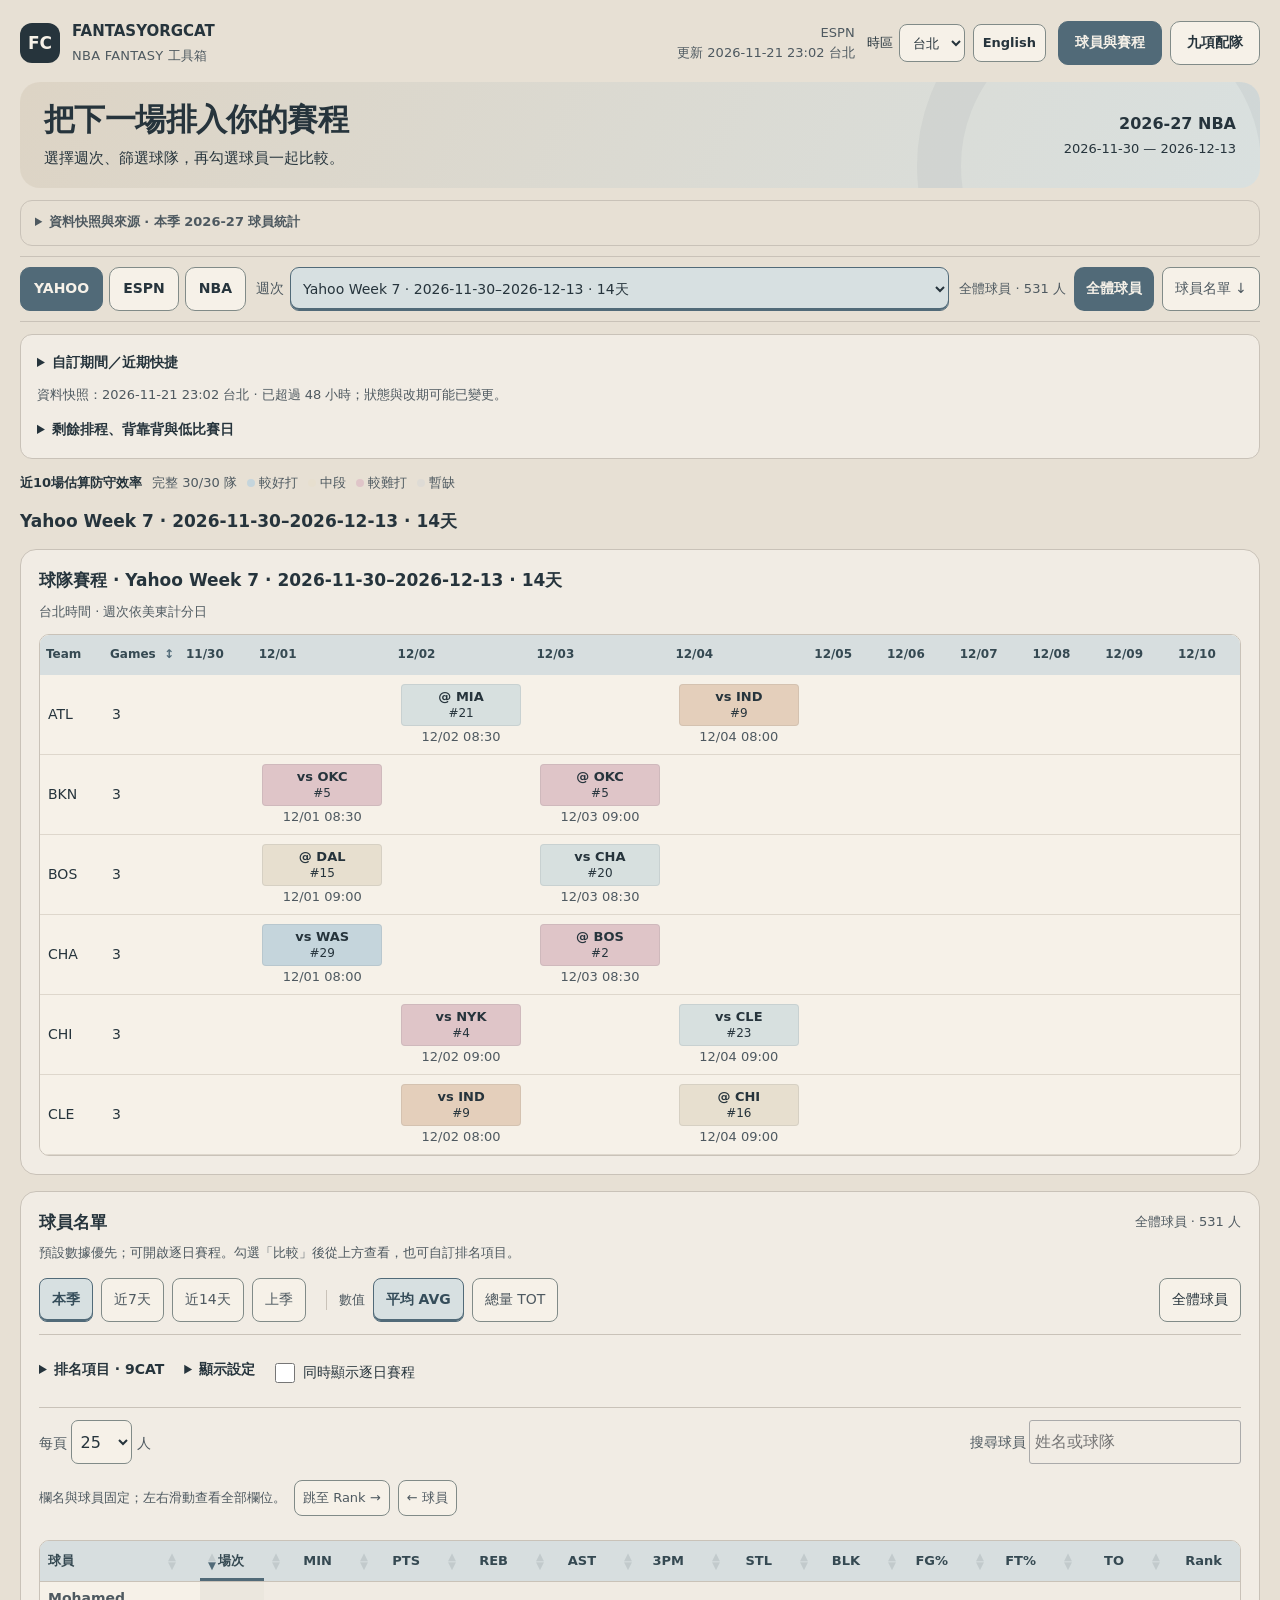
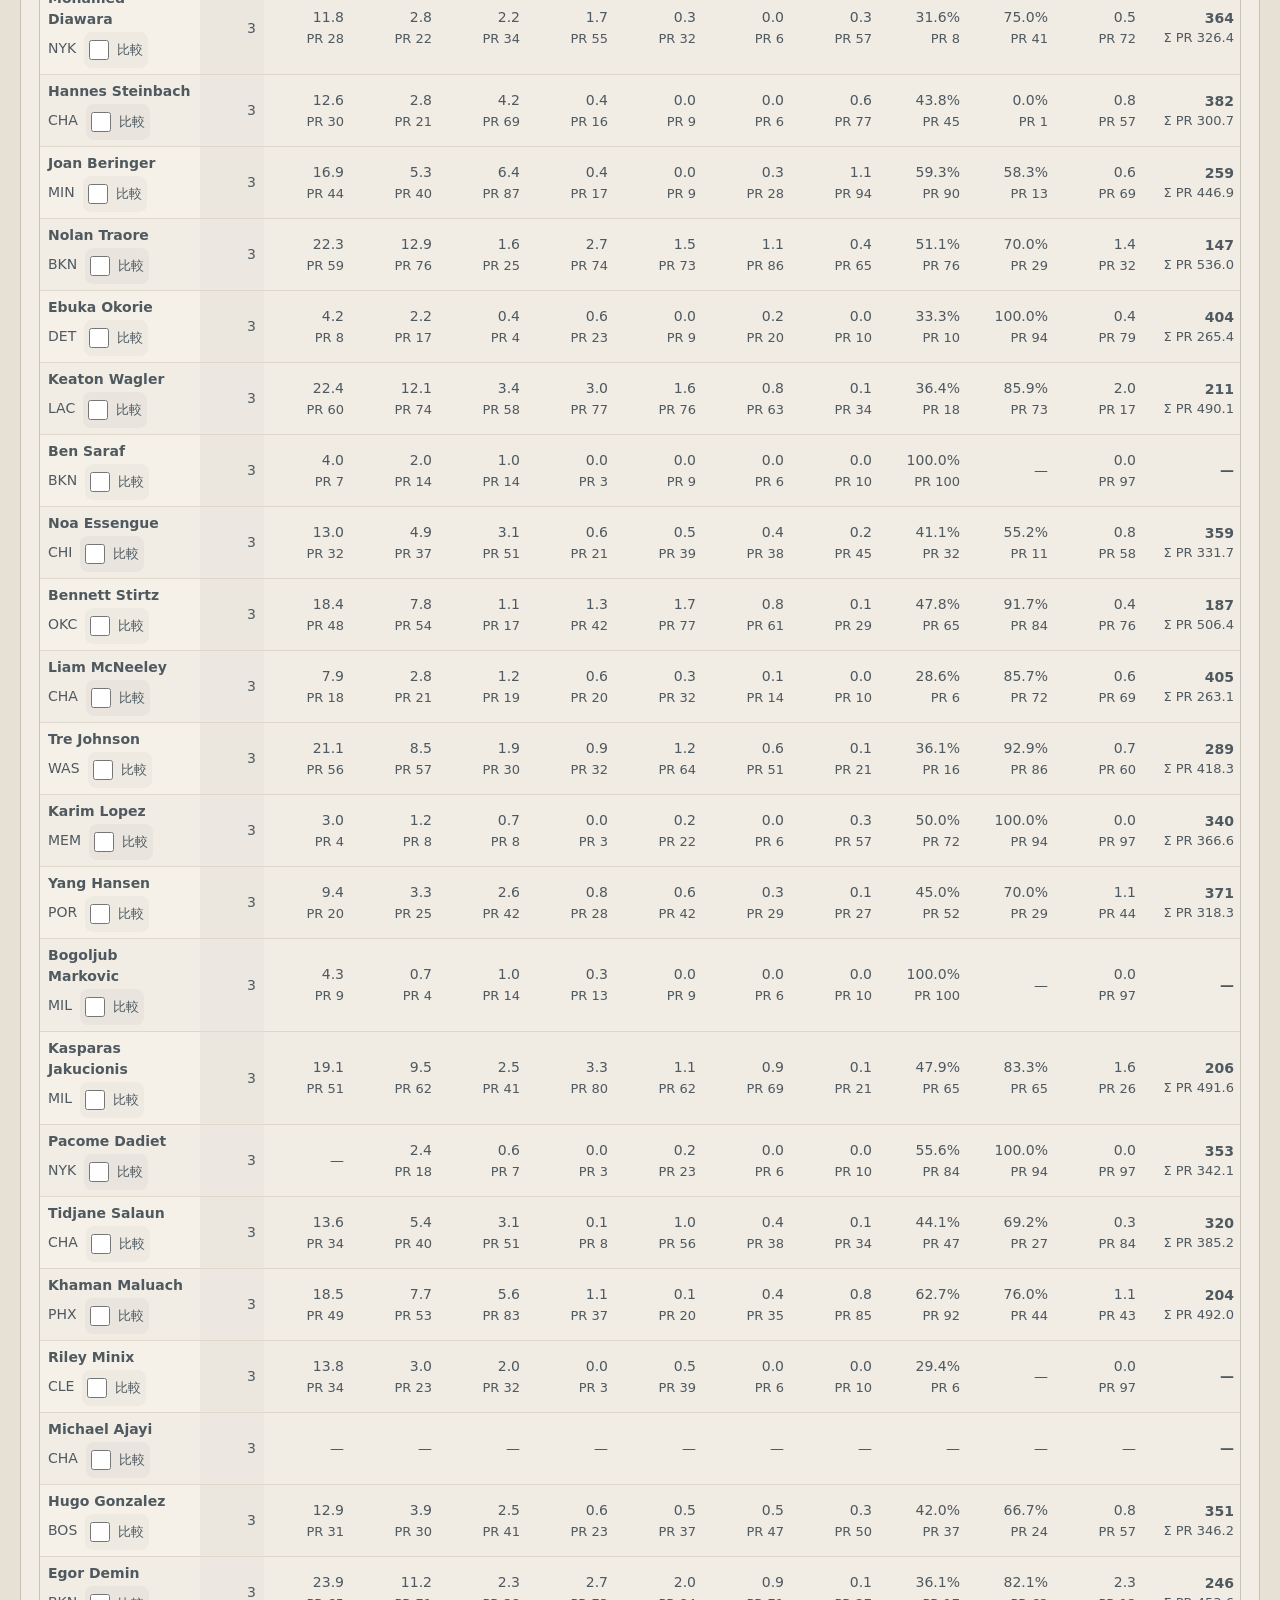
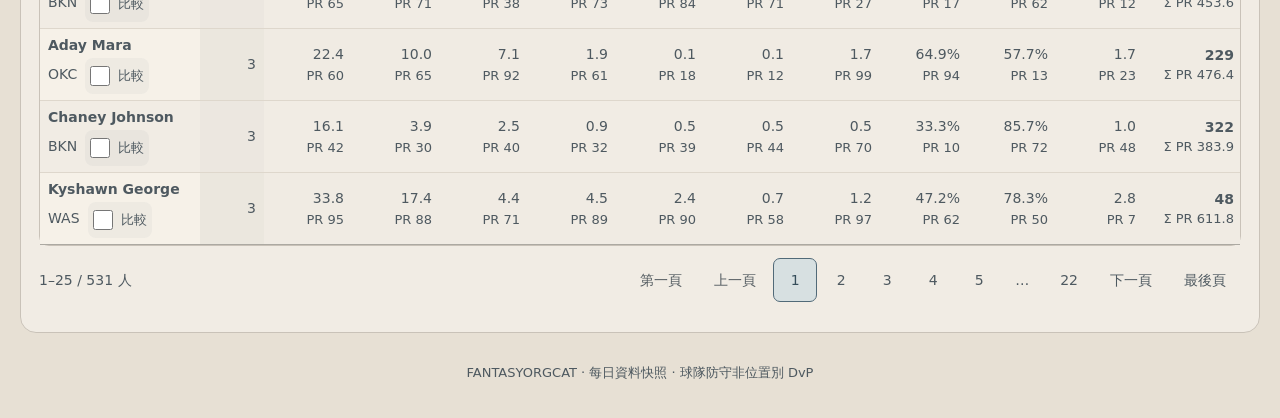
==== index.html @ 8c7d3fdc "Daily Update: 2026-11-21" ====
<!DOCTYPE html>
    <html lang="zh-Hant">
    <head>
        <meta charset="utf-8">
        <meta name="viewport" content="width=device-width,initial-scale=1">
        <meta http-equiv="Content-Security-Policy" content="default-src 'none'; script-src 'self' 'unsafe-inline'; style-src 'self' 'unsafe-inline'; img-src data:; connect-src 'none'; base-uri 'none'; form-action 'none'">
        <title>球員與賽程 | FANTASYORGCAT</title>
        <link rel="stylesheet" type="text/css" href="assets/datatables-2.3.7.min.css" integrity="sha384-iRTWPXZquQySBE9K96fgJXUIrnm8TpdtPAbiCNR+qjpP24qFZw9PHFA91JtWy7Ul">
        <style>:root{--bg:#e7e0d4;--panel:#f1ece4;--paper:#f6f1e8;--ink:#35434b;--muted:#5e6364;--line:#c9c2b8;--control-line:#818b88;--accent:#516a78;--accent-hover:#435b69;--accent-soft:#d7e0e1;--warm-ink:#735238;--rose-ink:#845d64;--focus:#856044;--radius:16px}
*{box-sizing:border-box}html{scroll-behavior:smooth}body{margin:0;padding:24px;font-family:Inter,'Segoe UI','Microsoft JhengHei',sans-serif;color:var(--ink);background:var(--bg);font-size:14px}button,input,select{font:inherit;color:inherit}button{cursor:pointer}button:focus-visible,input:focus-visible,select:focus-visible,summary:focus-visible,a:focus-visible{outline:3px solid var(--focus);outline-offset:3px}.container{max-width:1680px;margin:auto}.appbar{display:flex;align-items:center;justify-content:space-between;gap:16px;margin-bottom:22px}.brand{display:flex;align-items:center;gap:12px;font-weight:750;letter-spacing:-.3px}.brand-mark{display:grid;place-items:center;width:40px;height:40px;border-radius:12px;background:var(--ink);color:var(--paper);font-size:17px}.brand small{display:block;color:var(--muted);font-size:11px;font-weight:500;letter-spacing:1px;margin-top:3px}.app-status{font-size:11px;color:var(--muted);text-align:right}.hero{position:relative;overflow:hidden;display:flex;justify-content:space-between;align-items:center;gap:24px;padding:28px 32px;border-radius:20px;background:linear-gradient(115deg,#ddd4c5,#d9e0df);color:var(--ink);margin-bottom:16px}.hero:after{content:'';position:absolute;right:-45px;top:-110px;width:300px;height:300px;border:44px solid #516a7812;border-radius:50%;pointer-events:none}.eyebrow{font-size:10px;letter-spacing:2px;font-weight:700;color:var(--warm-ink);text-transform:uppercase}.hero h1{font-size:clamp(25px,3vw,38px);letter-spacing:-1.3px;line-height:1.2;margin:10px 0}.hero p{color:var(--ink);margin:0;font-size:13px}.hero-meta{position:relative;z-index:1;text-align:right;white-space:nowrap;font-size:12px;color:var(--ink)}.hero-meta strong{display:block;color:var(--ink);font-size:18px;margin-bottom:7px}.metric-grid{display:grid;grid-template-columns:repeat(4,minmax(0,1fr));gap:12px;margin:16px 0}.metric-card{padding:17px 20px;background:var(--panel);border:1px solid var(--line);border-radius:var(--radius)}.metric-card span{display:block;font-size:11px;color:var(--muted);margin-bottom:8px}.metric-card strong{font-size:24px;letter-spacing:-.6px}.metric-card small{font-size:11px;color:var(--muted);margin-left:6px}.data-details{margin:12px 0 18px;border:1px solid var(--line);border-radius:12px;background:#eae4da;font-size:12px;color:var(--muted)}.data-details summary{padding:12px 16px;cursor:pointer;font-weight:600}.data-details p{padding:0 16px;line-height:1.7}.workspace-bar{position:sticky;top:0;z-index:20;display:flex;justify-content:space-between;align-items:center;gap:12px;padding:10px;background:#e7e0d4f5;border-bottom:1px solid var(--line);backdrop-filter:blur(12px);margin-bottom:16px}.tab{display:flex;gap:5px;overflow:auto}.tab button{background:transparent;border:0;white-space:nowrap;color:var(--muted);padding:12px 16px;border-radius:10px;font-size:12px;font-weight:650;transition:.15s}.tab button.active{background:var(--accent);color:var(--paper);box-shadow:0 3px 8px #516a781c}.tab button:hover{background:var(--accent-soft)}.tab button.active:hover{background:var(--accent-hover)}.filter-tools{display:flex;gap:12px;align-items:center;flex-shrink:0}.selection-label{font-size:11px;color:var(--muted)}.global-reset{background:var(--accent);border:0;color:var(--paper);padding:11px 18px;border-radius:10px;font-weight:700;font-size:12px;white-space:nowrap;box-shadow:0 3px 8px #516a781c}.global-reset:hover{background:var(--accent-hover)}.tabcontent{display:none;min-width:0}.team-section,.player-section{background:var(--panel);border:1px solid var(--line);border-radius:var(--radius);padding:18px;margin-bottom:16px;min-width:0;overflow:hidden}h3{margin:0 0 14px;font-size:15px;font-weight:700;letter-spacing:-.3px}h3 small{margin-left:10px;font-size:11px;font-weight:400;color:var(--muted)}.schedule-scroll{max-height:330px;overflow:auto;border-radius:10px;border:1px solid var(--line);background:var(--paper)}.team-section table{font-size:12px}.team-section thead{position:sticky;top:0;z-index:2}.team-row{cursor:pointer}.team-row:hover{background:#e2e8e6!important}.team-row.selected{background:var(--accent-soft)!important;box-shadow:inset 3px 0 var(--accent)}.player-heading{display:flex;align-items:center;justify-content:space-between;gap:12px;margin-bottom:16px}.player-heading h3{margin:0}.player-heading span{font-size:11px;color:var(--muted)}.controls{display:flex;flex-wrap:wrap;align-items:center;gap:6px;margin-bottom:16px;padding-bottom:15px;border-bottom:1px solid var(--line)}.btn-stat{padding:8px 12px;border:1px solid var(--control-line);background:var(--paper);color:var(--muted);border-radius:8px;font-size:11px;white-space:nowrap}.btn-stat.active{background:var(--accent-soft);color:#354d5a;border-color:var(--accent);font-weight:650}.btn-reset{margin-left:auto;padding:8px 12px;border:1px solid var(--control-line);background:var(--paper);color:var(--ink);border-radius:8px;font-size:11px}.btn-reset:hover{background:#e7dfd4}.controls>span{color:var(--muted);font-size:10px}.legend{display:flex;flex-wrap:wrap;align-items:center;gap:10px;color:var(--muted);font-size:11px;margin:14px 0}.dot{height:8px;width:8px;border-radius:50%;display:inline-block;margin-right:4px}.legend b{color:var(--ink);font-weight:600}table{width:100%;border-collapse:collapse;font-size:12px}th{background:#d7dedf;color:#354952;padding:11px 9px;text-align:left;font-size:11px;font-weight:650;white-space:nowrap}td{padding:9px 8px;border-bottom:1px solid #ded7cc;vertical-align:middle}table.dataTable tbody tr{background:var(--paper)}table.dataTable tbody tr:nth-child(even){background:var(--panel)}table.dataTable thead>tr>th{border-bottom:1px solid var(--line)}table.dataTable tbody td:first-child{min-width:140px}.matchup{min-width:64px;max-width:110px;font-size:11px;border:1px solid #35434b18;line-height:1.35!important}.matchup small{font-size:9px;font-weight:500;opacity:1}.player-section .dt-layout-row{gap:12px;font-size:11px;color:var(--muted)}div.dt-container div.dt-layout-row{margin:12px 0}div.dt-container .dt-input{border:1px solid var(--control-line);border-radius:7px;background:var(--paper);padding:7px 9px;color:var(--ink)}div.dt-container .dt-paging .dt-paging-button{border-radius:7px;font-size:11px}div.dt-container .dt-paging .dt-paging-button.current{background:var(--accent-soft);border-color:var(--accent);color:#354d5a!important}.dt-scroll{border:1px solid var(--line);border-radius:10px;overflow:hidden}.dt-scroll-body{background:var(--paper)}hr{display:none}.footer{color:var(--muted);font-size:10px;text-align:center;padding:14px}
@media(max-width:1000px){body{padding:16px}.workspace-bar{flex-wrap:wrap}.tab{width:100%}.filter-tools{width:100%;justify-content:space-between}.hero{padding:24px}.metric-card{padding:14px}.metric-card strong{font-size:20px}}
@media(max-width:600px){body{padding:10px;font-size:12px}.appbar{margin:8px 2px 16px}.brand{font-size:12px}.app-status{max-width:130px;font-size:10px}.hero{padding:22px;display:block;border-radius:16px}.hero-meta{text-align:left;margin-top:18px;font-size:11px}.hero-meta strong{display:inline;font-size:13px;margin-right:8px}.metric-grid{grid-template-columns:repeat(2,minmax(0,1fr));gap:8px}.metric-card{padding:13px 15px}.metric-card strong{font-size:21px}.workspace-bar{padding:8px 0}.tab button{padding:10px 12px}.team-section,.player-section{padding:12px;border-radius:12px}.schedule-scroll{max-height:280px}.player-heading{align-items:flex-start}.player-heading span{font-size:10px}.controls{gap:5px}.controls>span{margin-left:5px!important}.btn-stat{padding:8px 10px}.btn-reset{margin-left:0}.legend{font-size:10px;gap:7px}.selection-label{font-size:10px}.global-reset{padding:10px 15px}.data-details{margin-bottom:10px}div.dt-container div.dt-layout-row:not(.dt-layout-table){display:flex;flex-wrap:wrap;justify-content:space-between;gap:10px}div.dt-container div.dt-layout-row:not(.dt-layout-table) .dt-layout-cell{text-align:left;margin:0}.dt-search input{max-width:170px}}

.season-picker{display:flex;align-items:center;gap:8px;color:var(--muted);font-size:11px;flex-shrink:0}.season-picker select{max-width:290px;border:1px solid var(--control-line);border-radius:9px;background:var(--paper);color:var(--ink);padding:10px;font-size:11px}.season-picker select.active{border-color:var(--accent);background:var(--accent-soft)}.workspace-bar .tab{flex:1;min-width:0}.season-picker select:focus-visible{outline:3px solid var(--focus);outline-offset:2px}#season-week-heading{margin:16px 0}#season-week-empty{font-size:12px;color:var(--muted)}@media(max-width:1200px){.workspace-bar{flex-wrap:wrap}.workspace-bar .tab{flex-basis:100%}.season-picker{flex:1}}@media(max-width:600px){.season-picker{width:100%;min-width:0}.season-picker select{flex:1;min-width:0;max-width:none}}

[hidden]{display:none!important}.pick-controls{margin-top:7px;font-size:11px;color:var(--muted)}.pick-controls label{display:flex;align-items:center;gap:4px;cursor:pointer}.pick-controls input{width:15px;height:15px;accent-color:var(--accent)}#comparison-meta{font-size:11px;color:var(--muted);line-height:1.7}.comparison-scroll{overflow:auto;border:1px solid var(--line);border-radius:10px}.comparison-scroll table{min-width:1700px}.comparison-scroll small{display:block;color:var(--muted);font-size:10px}.comparison-scroll td:first-child{min-width:170px}.comparison-scroll td:first-child button{display:block;margin-top:6px}.comparison-matchup{min-width:90px}#comparison-head button{border:0;background:transparent;padding:0;color:inherit;font-weight:700}#comparison-panel select{border:1px solid var(--control-line);border-radius:8px;background:var(--paper);padding:7px}

.comparison-scroll th:first-child,.comparison-scroll td:first-child{position:sticky;left:0;background:var(--panel);z-index:1}.comparison-scroll th:first-child{background:#d7dedf;z-index:2}

.period-tools{padding:14px 16px;margin-bottom:14px;background:var(--panel);border:1px solid var(--line);border-radius:12px;font-size:12px;line-height:1.6}.period-tools p{margin:6px 0;color:var(--muted)}.period-inputs{display:flex;gap:12px;flex-wrap:wrap;align-items:end}.period-inputs label{display:grid;gap:4px;min-width:0}.period-inputs input{max-width:100%;padding:8px;border:1px solid var(--control-line);border-radius:8px;background:var(--paper);color:var(--ink)}.period-tools details{margin-top:8px}.period-tools summary{cursor:pointer;font-weight:650}.period-tools #period-error{color:#885058}.game-time{display:block;max-width:120px;font-size:10px;color:var(--muted);line-height:1.4;margin-top:4px}.period-tools #schedule-freshness{font-size:11px}.period-tools ul{padding-left:20px}.period-tools .schedule-scroll{margin-top:10px}@media(max-width:600px){.period-inputs{gap:8px}.period-inputs label{flex:1;min-width:120px}.period-tools{padding:12px}}

.workspace-bar{flex-wrap:wrap;margin-bottom:10px}.platform-switch{display:flex;gap:6px;flex-shrink:0}.platform-button{min-height:44px;padding:10px 18px;border:1px solid var(--control-line);border-radius:10px;background:var(--paper);color:var(--ink);font-size:12px;font-weight:700}.platform-button.active{background:var(--accent);border-color:var(--accent);color:var(--paper)}.platform-button:disabled{cursor:default;color:var(--muted);background:#ded9d1}.platform-button small{display:block;font-size:9px;font-weight:500}.workspace-bar .season-picker{flex:1;min-width:0}.season-picker select{flex:1;min-width:0;max-width:none;min-height:44px}.platform-note{flex-basis:100%;margin:0 2px;font-size:11px;line-height:1.5;color:var(--muted)}#schedule-extras .tab{margin:8px 0}.period-tools details:first-child{margin-top:0}#custom-period-heading{line-height:1.6}@media(max-width:600px){.platform-switch{width:100%;display:grid;grid-template-columns:repeat(3,minmax(0,1fr))}.platform-button{padding:8px}.workspace-bar .filter-tools{width:100%;min-height:44px}.platform-note{font-size:10px}.season-picker select{font-size:10px}.period-inputs button{min-height:44px}}

/* Interaction states share the muted blue palette; labels and ranks carry meaning. */
.team-games-sort{border:0;background:transparent;padding:0;min-height:28px;color:inherit;font:inherit;font-weight:650;white-space:nowrap}.team-games-sort [data-games-sort-arrow]{color:var(--accent);margin-left:4px}.team-games-sort:disabled{cursor:default;color:var(--muted)}.team-section table.dataTable thead th[aria-sort="none"]{box-shadow:none}
#comparison-head button[aria-label*="目前"]{color:var(--accent);text-decoration:underline;text-underline-offset:3px}#comparison-head button[aria-label*="目前升序"]:after{content:' ↑'}#comparison-head button[aria-label*="目前降序"]:after{content:' ↓'}
.platform-button:not(:disabled):not(.active):hover,.btn-stat:not(.active):hover{background:#e2e8e6;border-color:var(--accent)}.platform-button.active:hover{background:var(--accent-hover)}.platform-button:disabled{color:#555d62;border-style:dashed}.btn-stat.active,.season-picker select.active{box-shadow:inset 0 -2px var(--accent)}.metric-card:nth-child(2) strong{color:var(--warm-ink)}.metric-card:nth-child(4) strong{color:var(--rose-ink)}table.dataTable thead th[aria-sort]{box-shadow:inset 0 -3px var(--accent)}table.dataTable thead>tr>th.dt-ordering-asc span.dt-column-order:before,table.dataTable thead>tr>th.dt-ordering-desc span.dt-column-order:after{color:var(--accent);opacity:1}div.dt-container .dt-paging .dt-paging-button:hover{background:var(--accent)!important;border-color:var(--accent)!important;color:var(--paper)!important}div.dt-container .dt-paging .dt-paging-button.disabled{color:#555d62!important;background:transparent!important}.matchup small{color:var(--ink)}

/* Page scrolling keeps the original DataTables header below the responsive navigation. */
.player-section,.player-section .dt-scroll{overflow:visible}
.player-section .dt-scroll-head{position:sticky!important;top:var(--workspace-height,0px);z-index:10;background:#d7dedf;border-radius:9px 9px 0 0}
.schedule-scroll thead{position:sticky;top:0;z-index:2}

.roto-link{display:inline-block;color:var(--accent);font-size:11px;margin-top:4px;text-underline-offset:3px}

/* Homepage workspace: readable data, clear destinations, compact secondary context. */
body.dashboard-page{font-family:system-ui,-apple-system,BlinkMacSystemFont,'Segoe UI','Noto Sans TC','Microsoft JhengHei',sans-serif;font-size:15px;font-weight:500;line-height:1.55;--ink:#26343c;--muted:#4e5960;padding:20px}
body.dashboard-page .container{max-width:1440px}
body.dashboard-page .appbar{flex-wrap:wrap;gap:12px;margin-bottom:16px}
body.dashboard-page .brand{font-size:15px;letter-spacing:0}
body.dashboard-page .brand small{font-size:13px;letter-spacing:.25px}
body.dashboard-page .app-status{font-size:13px;margin-left:auto}
body.dashboard-page .site-nav{display:flex;gap:8px}
body.dashboard-page .site-nav a{display:inline-flex;align-items:center;justify-content:center;min-height:44px;padding:9px 16px;border:1px solid var(--control-line);border-radius:10px;color:var(--ink);background:var(--paper);text-decoration:none;font-size:14px;font-weight:650;white-space:nowrap}
body.dashboard-page .site-nav a[aria-current="page"]{background:var(--accent);border-color:var(--accent);color:var(--paper)}
body.dashboard-page .site-nav a:not([aria-current]):hover{background:var(--accent-soft)}
body.dashboard-page .hero{padding:18px 24px;margin-bottom:12px;gap:16px}
body.dashboard-page .hero h1{font-size:clamp(24px,2.4vw,32px);letter-spacing:-.6px;margin:0 0 6px;line-height:1.3}
body.dashboard-page .hero p{font-size:15px;line-height:1.6}
body.dashboard-page .hero-meta{font-size:13px;line-height:1.6}
body.dashboard-page .hero-meta strong{font-size:16px;margin-bottom:2px}
body.dashboard-page .data-details{font-size:13px;line-height:1.7;margin:0 0 10px;background:transparent}
body.dashboard-page .data-details summary{min-height:44px;padding:10px 14px}
body.dashboard-page .metric-grid{gap:0;margin:0 14px 12px;border:1px solid var(--line);border-radius:12px;overflow:hidden}
body.dashboard-page .metric-card{border:0;border-radius:0;border-right:1px solid var(--line);padding:12px 16px}
body.dashboard-page .metric-card:last-child{border-right:0}
body.dashboard-page .metric-card :is(span,small){font-size:13px}
body.dashboard-page .metric-card span{margin-bottom:4px}
body.dashboard-page .metric-card strong{font-size:22px}
body.dashboard-page .workspace-bar{gap:10px;padding:10px 0;background:var(--bg);border-top:1px solid var(--line);border-bottom:1px solid var(--line);margin-bottom:12px}
body.dashboard-page .platform-switch{gap:6px}
body.dashboard-page .platform-button{font-size:14px;padding:8px 13px}
body.dashboard-page .platform-button small{font-size:13px}
body.dashboard-page .season-picker{font-size:14px;gap:6px}
body.dashboard-page .season-picker select{font-size:14px;padding:8px;min-height:44px}
body.dashboard-page .filter-tools{gap:8px}
body.dashboard-page .selection-label{font-size:13px;line-height:1.4}
body.dashboard-page :is(.global-reset,.btn-stat,.btn-reset,.tab button){font-size:14px;min-height:44px;padding:9px 12px}
body.dashboard-page .global-reset{box-shadow:none}
body.dashboard-page #view-comparison{display:inline-flex;align-items:center;background:var(--accent-soft);color:var(--ink);font-weight:650;text-decoration:none}
body.dashboard-page .period-tools{font-size:14px;line-height:1.65;padding:12px 16px}
body.dashboard-page :is(.platform-note,.period-tools #schedule-freshness){font-size:13px;line-height:1.6}
body.dashboard-page .period-tools summary{min-height:32px;display:list-item;padding:4px 0}
body.dashboard-page h3{font-size:17px;line-height:1.5;letter-spacing:0}
body.dashboard-page :is(h3 small,.player-heading span,.legend,.footer,.roto-link){font-size:13px;line-height:1.6}
body.dashboard-page .player-heading{flex-wrap:wrap;gap:10px;margin-bottom:8px}
body.dashboard-page .player-hint{margin:0 0 14px;font-size:13px;color:var(--muted);line-height:1.6}
body.dashboard-page .player-section{scroll-margin-top:calc(var(--workspace-height,0px) + 12px)}
body.dashboard-page .controls{gap:8px;padding-bottom:12px}
body.dashboard-page .controls>span{font-size:13px}
body.dashboard-page .stat-divider{margin-left:12px;padding-left:12px;border-left:1px solid var(--line)}
body.dashboard-page :is(table,.team-section table){font-size:14px;font-variant-numeric:tabular-nums}
body.dashboard-page th{font-size:13px;padding:12px 10px}
body.dashboard-page td{padding:11px 10px}
body.dashboard-page .stat-pr{font-size:13px;color:var(--muted)}
body.dashboard-page .matchup{min-width:104px;max-width:136px;font-size:14px}
body.dashboard-page :is(.matchup small,.game-time,.comparison-scroll small){font-size:13px;line-height:1.5}
body.dashboard-page .game-time{max-width:150px}
body.dashboard-page .pick-controls{font-size:14px;margin-top:8px}
body.dashboard-page .pick-controls label{min-height:44px;gap:8px;width:max-content;padding:4px 8px;border-radius:8px;background:#516a780d}
body.dashboard-page .pick-controls label:has(input:checked){background:var(--accent-soft);font-weight:700}
body.dashboard-page .pick-controls input{width:20px;height:20px;margin:0}
body.dashboard-page .player-section .dt-layout-row{font-size:14px;line-height:1.5}
body.dashboard-page div.dt-container .dt-input{min-height:44px;font-size:16px}
body.dashboard-page div.dt-container .dt-paging .dt-paging-button{font-size:14px;min-width:44px;min-height:44px}
body.dashboard-page #comparison-meta{font-size:14px}
body.dashboard-page #comparison-panel select{min-height:44px;font-size:16px}
body.dashboard-page #comparison-panel .controls{gap:12px}
body.dashboard-page #comparison-panel .roto-link{margin:0;text-decoration:none;display:inline-flex;align-items:center}
@media(max-width:1000px){body.dashboard-page .filter-tools{width:auto;margin-left:auto}body.dashboard-page .workspace-bar .season-picker{flex:1 1 260px}body.dashboard-page .site-nav{flex-basis:100%}body.dashboard-page .site-nav a{flex:1}}
@media(max-width:600px){body.dashboard-page{padding:10px;font-size:15px}body.dashboard-page .appbar{gap:10px;margin:2px 0 14px}body.dashboard-page .brand{font-size:14px}body.dashboard-page .brand-mark{width:36px;height:36px}body.dashboard-page .app-status{max-width:152px;font-size:13px}body.dashboard-page .site-nav{gap:8px}body.dashboard-page .hero{padding:16px;display:block}body.dashboard-page .hero p{font-size:14px}body.dashboard-page .hero-meta{margin-top:8px;text-align:left;font-size:13px;white-space:normal}body.dashboard-page .hero-meta strong{display:inline;margin-right:8px;font-size:14px}body.dashboard-page .metric-card{padding:10px 12px}body.dashboard-page .metric-card:nth-child(2){border-right:0}body.dashboard-page .metric-card:nth-child(-n+2){border-bottom:1px solid var(--line)}body.dashboard-page .workspace-bar{gap:8px;padding:8px 0}body.dashboard-page .platform-switch{display:flex;width:auto}body.dashboard-page .platform-button{padding:8px 12px}body.dashboard-page .workspace-bar .season-picker{flex-basis:100%}body.dashboard-page .filter-tools{width:100%;margin:0;gap:6px;justify-content:flex-start;flex-wrap:wrap}body.dashboard-page .selection-label{margin-right:auto;max-width:90px}body.dashboard-page .filter-tools :is(.global-reset,.btn-stat){padding:8px;font-size:13px}body.dashboard-page .period-tools{padding:10px 12px}body.dashboard-page .team-section,body.dashboard-page .player-section{padding:12px}body.dashboard-page h3 small{display:block;margin:3px 0 0}body.dashboard-page .player-heading span{max-width:50%;text-align:right}body.dashboard-page .stat-divider{margin-left:0!important;padding-left:0;border-left:0;flex-basis:100%}body.dashboard-page .controls{gap:6px}body.dashboard-page .btn-reset{margin-left:auto}body.dashboard-page .legend{gap:8px;margin:12px 0}body.dashboard-page .dt-search input{max-width:200px}body.dashboard-page .player-section .dt-layout-row{gap:10px}body.dashboard-page .footer{font-size:13px}}
@media(prefers-reduced-motion:reduce){html:has(body.dashboard-page){scroll-behavior:auto}body.dashboard-page *{transition:none!important}}
body.dashboard-page .filter-tools .selection-label{max-width:none;flex:1;min-width:0}
body.dashboard-page .player-section .dt-scroll-head th:first-child{position:sticky;left:0;z-index:3;box-shadow:1px 0 var(--line)}
body.dashboard-page .player-section .dt-scroll-body>table>tbody>tr>td:first-child{position:sticky;left:0;z-index:1;min-width:140px;max-width:180px;background:var(--paper);box-shadow:1px 0 var(--line)}
body.dashboard-page .player-section .dt-scroll-body>table>tbody>tr:nth-child(even)>td:first-child{background:var(--panel)}
body.dashboard-page .stat-pr,body.dashboard-page .comparison-scroll small{white-space:nowrap}
@media(max-width:360px){body.dashboard-page .app-status{max-width:none;flex-basis:100%;text-align:left}}

/* Stable data-first workspace. Schedule defaults to 84px (120px × 70%). */
body.dashboard-page{--table-font:14px;--table-padding:6px;--schedule-width:84px}
body.dashboard-page :is(.player-section table,.team-section table){font-size:var(--table-font);font-variant-numeric:tabular-nums}
body.dashboard-page .player-section .dt-scroll :is(th,td){overflow-wrap:normal;white-space:nowrap;padding:var(--table-padding) 8px;box-sizing:border-box}
body.dashboard-page .player-section .dt-scroll th{font-size:13px;padding:10px 20px 10px 8px}
body.dashboard-page .player-section .dt-scroll :is(th,td):first-child{white-space:normal;overflow-wrap:anywhere;min-width:0;max-width:none}
body.dashboard-page .player-section .dt-scroll tbody td:not(:first-child){text-align:right}
body.dashboard-page .player-section .dt-scroll tbody td:has(.matchup){text-align:left;white-space:normal}
body.dashboard-page .player-section .dt-scroll td.stat-pr{white-space:nowrap}
body.dashboard-page .stat-pr,body.dashboard-page .rank-sum{font-size:max(13px,calc(var(--table-font) - 1px));line-height:1.4;font-weight:400;color:var(--muted)}
body.dashboard-page .rank-sum{display:block;white-space:nowrap}
body.dashboard-page .rank-value{font-weight:700}
body.dashboard-page .pick-controls{margin-top:4px}
body.dashboard-page .pick-controls label{padding:2px 5px;min-height:36px;font-size:13px}
body.dashboard-page .matchup{width:100%;min-width:0;max-width:none;font-size:13px;padding:4px!important;white-space:normal;overflow-wrap:anywhere}
body.dashboard-page .matchup small{font-size:12px;line-height:1.35}
body.dashboard-page .game-time{max-width:none;font-size:12px;line-height:1.4;white-space:normal;overflow-wrap:anywhere}
body.dashboard-page .team-section .schedule-scroll{width:max-content;max-width:100%}
body.dashboard-page .team-section :is(th,td){padding:var(--table-padding) 6px;min-width:0!important;white-space:normal}
body.dashboard-page .team-section th{font-size:12px;white-space:nowrap}
body.dashboard-page .table-toolbar{display:flex;flex-wrap:wrap;gap:8px 20px;align-items:flex-start;padding:0 0 12px;border-bottom:1px solid var(--line);font-size:14px}
body.dashboard-page .table-options{min-width:0;max-width:100%;flex:0 1 auto}
body.dashboard-page .table-options[open]{flex-basis:100%;order:3;padding:12px;background:var(--paper);border:1px solid var(--line);border-radius:10px}
body.dashboard-page .table-options summary{padding:8px 0;min-height:40px;cursor:pointer;font-weight:650}
body.dashboard-page .table-options p{font-size:13px;line-height:1.6;margin:8px 0 0}
body.dashboard-page .table-options button{margin:6px 8px 0 0}
body.dashboard-page .rank-choices{display:flex;flex-wrap:wrap;gap:4px 10px;margin:8px 0;border:0;padding:0}
body.dashboard-page .rank-choices legend{font-size:13px;margin-bottom:4px;color:var(--muted)}
body.dashboard-page :is(.rank-choices label,.schedule-toggle){display:flex;gap:8px;align-items:center;min-height:44px;cursor:pointer}
body.dashboard-page .rank-choices label{border:1px solid var(--line);border-radius:8px;padding:6px 10px}
body.dashboard-page .rank-choices label:has(:checked){background:var(--accent-soft);border-color:var(--accent)}
body.dashboard-page :is(.rank-choices,.schedule-toggle) input{width:20px;height:20px;margin:0;accent-color:var(--accent);flex-shrink:0}
body.dashboard-page .display-controls{display:flex;flex-wrap:wrap;gap:12px 24px}
body.dashboard-page .display-controls label{display:grid;grid-template-columns:1fr auto;gap:6px;max-width:100%;width:240px}
body.dashboard-page .display-controls input{grid-column:1;min-width:0;width:100%;accent-color:var(--accent);min-height:32px}
body.dashboard-page .display-controls output{grid-column:2;grid-row:2;align-self:center;font-variant-numeric:tabular-nums}
body.dashboard-page .table-x-scroll{overflow-x:auto;overflow-y:hidden;height:20px;max-width:100%;scrollbar-color:var(--accent) var(--panel)}
body.dashboard-page .table-x-scroll>div{height:1px}
body.dashboard-page .table-scroll-hint{display:flex;gap:8px;flex-wrap:wrap;align-items:center;font-size:13px;color:var(--muted);padding:4px 0}
body.dashboard-page .table-scroll-hint button{font-size:13px;min-height:36px;padding:4px 8px}
@media(max-width:600px){body.dashboard-page .table-toolbar{gap:4px 16px}body.dashboard-page .display-controls label{width:100%}body.dashboard-page .table-options[open]{padding:10px}body.dashboard-page .table-scroll-hint span{flex-basis:100%}}
/* Finished fixed desktop grid; narrow screens scroll the same grid. */
body.dashboard-page .container{max-width:1280px}
body.dashboard-page .player-section .dt-scroll th:not(:first-child){text-align:right}
body.dashboard-page .player-section .dt-scroll .pick-controls{display:inline-flex;vertical-align:middle;margin:2px 0 0 8px}
body.dashboard-page .team-section{width:fit-content;max-width:100%}
@media(max-width:600px){
 body.dashboard-page .player-hint,body.dashboard-page .stat-divider{display:none}
 body.dashboard-page .player-section .dt-layout-row:not(.dt-layout-table){display:flex!important;align-items:center;gap:8px;margin:8px 0}
 body.dashboard-page .player-section .dt-layout-row:not(.dt-layout-table) .dt-layout-cell{padding:0;flex:0 1 auto}
 body.dashboard-page .player-section .dt-length{white-space:nowrap}
 body.dashboard-page .player-section .dt-search{display:flex;align-items:center;gap:6px}
 body.dashboard-page .player-section .dt-search input{width:140px;margin:0}
 body.dashboard-page .table-scroll-hint{gap:4px}
}
/* Restored full-width schedule, compact games and six complete visible team rows. */
body.dashboard-page .team-section{width:100%;max-width:100%}
body.dashboard-page .team-section .schedule-scroll{width:100%;max-width:100%;max-height:none;height:478px}
body.dashboard-page .team-section tbody tr{height:80px}
body.dashboard-page .team-section td{height:80px;padding:6px 8px}
body.dashboard-page .team-section .matchup{width:100%;min-width:64px;max-width:120px;margin:auto;line-height:1.2!important}
body.dashboard-page .team-section .game-time{white-space:nowrap;text-align:center;line-height:1.25;margin-top:3px;font-size:13px}
body.dashboard-page .schedule-zone-note{margin:-6px 0 12px;font-size:13px;color:var(--muted)}
.site-preferences{display:flex;align-items:center;gap:8px;font-size:13px}
.site-preferences label{display:flex;align-items:center;gap:6px}
.site-preferences :is(select,button){font:inherit;color:var(--ink);min-height:38px;padding:6px 9px;background:var(--paper);border:1px solid var(--control-line);border-radius:8px}
.site-preferences button{font-weight:650;white-space:nowrap}
.site-preferences small{font-size:12px;max-width:200px}
@media(max-width:600px){.site-preferences{flex-wrap:wrap;gap:8px;width:100%}.site-preferences :is(select,button){min-height:44px}.site-preferences label{flex:1}.site-preferences select{flex:1;min-width:0}body.dashboard-page .app-status{margin-left:auto}}
</style>
        <script type="text/javascript" charset="utf8" src="assets/jquery-3.7.1.min.js" integrity="sha384-1H217gwSVyLSIfaLxHbE7dRb3v4mYCKbpQvzx0cegeju1MVsGrX5xXxAvs/HgeFs"></script>
        <script type="text/javascript" charset="utf8" src="assets/datatables-2.3.7.min.js" integrity="sha384-Lo2E+ASlyar6zUXt6sPEy5uaDGtDGHXo300rohaW4/AV26JdoLBT9zhcOhV8BtL8"></script>
        <script src="report_data.js"></script>
<script src="data_codec.js"></script>
<script src="report.js"></script>
<script src="site_ui.js"></script>
<script src="team_tools.js"></script>
<script src="player_tools.js"></script>
<script src="schedule_tools.js"></script>
<script src="table_tools.js"></script>
    </head>
    <body class="dashboard-page">
        <div class="container">
            <header class="appbar"><div class="brand"><span class="brand-mark">FC</span><div>FANTASYORGCAT<small>NBA FANTASY 工具箱</small></div></div><div class="app-status">ESPN<br>更新 2026-11-21 15:02 UTC</div><div class="site-preferences" data-site-preferences></div><nav class="site-nav" aria-label="網站導覽"><a href="index.html" aria-current="page">球員與賽程</a><a href="roto.html">九項配隊</a></nav></header>
            <section class="hero"><div><h1>把下一場排入你的賽程</h1><p>選擇週次、篩選球隊，再勾選球員一起比較。</p></div><div class="hero-meta"><strong>2026-27 NBA</strong><span id="hero-period-range">2026-11-21 — 2026-12-13</span></div></section>
            <details class="data-details"><summary>資料快照與來源 · 本季 2026-27 球員統計</summary><div class="metric-grid">
                <div class="metric-card"><span>現役球員</span><strong>528</strong><small>人</small></div>
                <div class="metric-card"><span>四週賽程</span><strong>104</strong><small>場</small></div>
                <div class="metric-card"><span>防守資料 · 截至 2026-11-20</span><strong>30<small>/ 30 隊</small></strong></div>
                <div class="metric-card"><span>上季 PR 母體</span><strong>578</strong><small>人</small></div>
            </div><p class="data-notice">選週只切換賽程，統計與PR維持報告更新時的資料。 NBA 賽程週採美東週一至週日，首場當季例行賽所在週為 Week 1；Yahoo 採經核對的當季公開預設週表；ESPN 採已核實當季的全季 Weekly 週曆，未核實球季不開放。聯盟 matchup／季後賽日期可自訂。近1週從今天起至週日。僅列來源已公布日期，尚未排定賽事不虛構；無比賽週仍保留。 報告產生時間：2026-11-21 15:02 UTC。ESPN 球員資料：當季 2026-27，上季 2025-26 例行賽來源期間至 2026-04-13。近期窗口為美東日期 2026-11-21 前完整7／14天。球隊／球員名單取自本次 ESPN roster；週次依美東計分日；賽事日期與時間依所選時區顯示，四週範圍 2026-11-21–2026-12-13。各期 PR 母體：當季 473、近7天 397、近14天 436、上季 578 位有出賽球員。 ESPN/NBA資料再散布授權仍未確認。</p><p class="defense-notice">近10場估算防守效率：固定使用 ESPN，當季不足十場接續上季例行賽。估算回合＝對手 FGA＋0.4×FTA－進攻籃板＋總失誤；每百估算回合失分越低，排名越前。完整球隊 30/30，最新比賽 2026-11-20。這是估算值；不足十場或缺少必要欄位以 n/10 標示，不列排名，也不以第十一場補替。</p></details>
            <div class="workspace-bar"><nav class="platform-switch" aria-label="週次類型"><button type="button" class="platform-button" data-platform="YAHOO" aria-pressed="false" aria-describedby="platform-note" >YAHOO</button><button type="button" class="platform-button" data-platform="ESPN" aria-pressed="false" aria-describedby="platform-note" >ESPN</button><button type="button" class="platform-button" data-platform="NBA" aria-pressed="false" aria-describedby="platform-note" >NBA</button></nav><label class="season-picker" for="season-week">週次<select id="season-week" onchange="selectSeasonWeek(this.value)" aria-describedby="platform-note"><option value="">選擇週次</option></select></label><div class="filter-tools"><span id="active-selection" class="selection-label" role="status">全體球員</span><button id="show-all-players" class="global-reset" onclick="resetActiveTeamFilter()" aria-pressed="true" title="清除球隊與搜尋，保留統計期間及AVG/TOT">全體球員</button><button id="jump-players" type="button" class="btn-stat">球員名單 ↓</button><a id="view-comparison" href="#comparison-panel" class="btn-stat" hidden>比較 0 人</a></div></div>
            <section class="period-tools" aria-label="賽程資訊"><details id="schedule-extras"><summary>自訂期間／近期快捷</summary><p id="platform-note" class="platform-note" role="status"></p><nav class="tab" aria-label="近期週次"><button class='tablinks' onclick="openWeek(event, 'Week1')" id='defaultOpen'>近1週 (11/21 - 11/22)</button><button class='tablinks' onclick="openWeek(event, 'Week2')" id=''>近2週 (11/23 - 11/29)</button><button class='tablinks' onclick="openWeek(event, 'Week3')" id=''>近3週 (11/30 - 12/06)</button><button class='tablinks' onclick="openWeek(event, 'Week4')" id=''>近4週 (12/07 - 12/13)</button></nav><p>美東日期，含迄日；可依自己的聯盟設定輸入 1–31 天。</p><div class="period-inputs"><label>起日（美東）<input id="period-start" type="date" value="2026-11-21"></label><label>迄日（含，美東）<input id="period-end" type="date" value="2026-11-22"></label><button id="apply-custom-period" class="btn-stat" type="button">套用自訂期間</button></div><p id="period-error" role="alert" hidden></p></details><p id="schedule-freshness" role="status"></p><details id="schedule-metrics"><summary>剩餘排程、背靠背與低比賽日</summary><p>依目前快照與瀏覽時間計算球隊排程；未套用傷病、陣容、位置或 GP 上限，不代表可用上場場次。低比賽日指美東當日全聯盟 1–5 場。</p><p id="schedule-period-context"></p><div id="schedule-insights" class="schedule-scroll"></div><div id="schedule-pending"></div></details></section>
            <div class="legend"><b>近10場估算防守效率</b><span>完整 30/30 隊</span><span><i class="dot" style="background:#c5d5dc"></i>較好打</span><span><i class="dot" style="background:#e7dfcf"></i>中段</span><span><i class="dot" style="background:#dfc5c8"></i>較難打</span><span><i class="dot" style="background:#dedbd5"></i>暫缺</span></div>
            <section id="comparison-panel" class="player-section" hidden><div class="player-heading"><h3>球員比較</h3><button id="clear-comparison" type="button" class="btn-stat">清空比較</button><a id="open-roto" href="roto.html" target="_blank" rel="noopener" class="btn-stat roto-link">用勾選配隊 ↗</a></div><div class="controls"><label>統計期間 <select id="comparison-period"><option value="season">本季</option><option value="l7">近7天</option><option value="l14">近14天</option><option value="ls">上季</option></select></label><label>顯示 <select id="comparison-mode"><option value="avg">平均 AVG</option><option value="tot">總量 TOT</option></select></label></div><p id="comparison-meta"></p><div class="comparison-scroll"><table id="comparison-table"><thead id="comparison-head"></thead><tbody id="comparison-body"></tbody></table></div></section>
            <div id='Week1' class='tabcontent'><hr>
        <div class="player-section"><div class="player-heading"><h3>球員名單</h3><span id="selectionW1">全體球員</span></div>
            <p class="player-hint">預設數據優先；可開啟逐日賽程。勾選「比較」後從上方查看，也可自訂排名項目。</p>
            <div class="controls">
                <button class="btn-stat active" data-period="Season" onclick="switchStats('Season', 'W1')">本季</button>
                <button class="btn-stat" data-period="L7" onclick="switchStats('L7', 'W1')">近7天</button>
                <button class="btn-stat" data-period="L14" onclick="switchStats('L14', 'W1')">近14天</button>
                <button class="btn-stat" data-period="LS" onclick="switchStats('LS', 'W1')">上季</button>
                <span class="stat-divider">數值</span>
                <button class="btn-stat active" aria-pressed="true" data-mode="AVG" onclick="switchDisplayMode('AVG', 'W1')">平均 AVG</button>
                <button class="btn-stat" aria-pressed="false" data-mode="TOT" onclick="switchDisplayMode('TOT', 'W1')">總量 TOT</button>
                <button class="btn-reset" onclick="resetTeamFilter('W1')">全體球員</button>
            </div>
            <table id="playerTableW1" class="display" style="width:100%">
                <thead>
                    <tr>
                        <th>Player</th>
                        <th>Team</th> <!-- Hidden column for filtering -->
                        <th>Games</th>
                        <th data-schedule-day="0">Sat (11/21)</th><th data-schedule-day="1">Sun (11/22)</th>
                        <!-- Season Stats Headers (AVG / TOT) -->
                        <th class="stat-season stat-avg" title="">MIN</th><th class="stat-season stat-avg" title="">PTS</th><th class="stat-season stat-avg" title="">REB</th><th class="stat-season stat-avg" title="">AST</th><th class="stat-season stat-avg" title="">3PM</th><th class="stat-season stat-avg" title="">STL</th><th class="stat-season stat-avg" title="">BLK</th><th class="stat-season stat-avg" title="">FG%</th><th class="stat-season stat-avg" title="">FT%</th><th class="stat-season stat-avg" title="失誤越少PR越高">TO</th><th class="stat-season stat-avg rank-season-avg" title="">Rank</th>
                        <th class="stat-season stat-tot" style="display:none" title="">MIN</th><th class="stat-season stat-tot" style="display:none" title="">PTS</th><th class="stat-season stat-tot" style="display:none" title="">REB</th><th class="stat-season stat-tot" style="display:none" title="">AST</th><th class="stat-season stat-tot" style="display:none" title="">3PM</th><th class="stat-season stat-tot" style="display:none" title="">STL</th><th class="stat-season stat-tot" style="display:none" title="">BLK</th><th class="stat-season stat-tot" style="display:none" title="">FG%</th><th class="stat-season stat-tot" style="display:none" title="">FT%</th><th class="stat-season stat-tot" style="display:none" title="失誤越少PR越高">TO</th><th class="stat-season stat-tot rank-season-tot" style="display:none" title="">Rank</th>
                        <!-- L7 Stats Headers (AVG / TOT) -->
                        <th class="stat-l7 stat-avg" style="display:none" title="">MIN</th><th class="stat-l7 stat-avg" style="display:none" title="">PTS</th><th class="stat-l7 stat-avg" style="display:none" title="">REB</th><th class="stat-l7 stat-avg" style="display:none" title="">AST</th><th class="stat-l7 stat-avg" style="display:none" title="">3PM</th><th class="stat-l7 stat-avg" style="display:none" title="">STL</th><th class="stat-l7 stat-avg" style="display:none" title="">BLK</th><th class="stat-l7 stat-avg" style="display:none" title="">FG%</th><th class="stat-l7 stat-avg" style="display:none" title="">FT%</th><th class="stat-l7 stat-avg" style="display:none" title="失誤越少PR越高">TO</th><th class="stat-l7 stat-avg rank-l7-avg" style="display:none" title="">Rank</th>
                        <th class="stat-l7 stat-tot" style="display:none" title="">MIN</th><th class="stat-l7 stat-tot" style="display:none" title="">PTS</th><th class="stat-l7 stat-tot" style="display:none" title="">REB</th><th class="stat-l7 stat-tot" style="display:none" title="">AST</th><th class="stat-l7 stat-tot" style="display:none" title="">3PM</th><th class="stat-l7 stat-tot" style="display:none" title="">STL</th><th class="stat-l7 stat-tot" style="display:none" title="">BLK</th><th class="stat-l7 stat-tot" style="display:none" title="">FG%</th><th class="stat-l7 stat-tot" style="display:none" title="">FT%</th><th class="stat-l7 stat-tot" style="display:none" title="失誤越少PR越高">TO</th><th class="stat-l7 stat-tot rank-l7-tot" style="display:none" title="">Rank</th>
                        <!-- L14 Stats Headers (AVG / TOT) -->
                        <th class="stat-l14 stat-avg" style="display:none" title="">MIN</th><th class="stat-l14 stat-avg" style="display:none" title="">PTS</th><th class="stat-l14 stat-avg" style="display:none" title="">REB</th><th class="stat-l14 stat-avg" style="display:none" title="">AST</th><th class="stat-l14 stat-avg" style="display:none" title="">3PM</th><th class="stat-l14 stat-avg" style="display:none" title="">STL</th><th class="stat-l14 stat-avg" style="display:none" title="">BLK</th><th class="stat-l14 stat-avg" style="display:none" title="">FG%</th><th class="stat-l14 stat-avg" style="display:none" title="">FT%</th><th class="stat-l14 stat-avg" style="display:none" title="失誤越少PR越高">TO</th><th class="stat-l14 stat-avg rank-l14-avg" style="display:none" title="">Rank</th>
                        <th class="stat-l14 stat-tot" style="display:none" title="">MIN</th><th class="stat-l14 stat-tot" style="display:none" title="">PTS</th><th class="stat-l14 stat-tot" style="display:none" title="">REB</th><th class="stat-l14 stat-tot" style="display:none" title="">AST</th><th class="stat-l14 stat-tot" style="display:none" title="">3PM</th><th class="stat-l14 stat-tot" style="display:none" title="">STL</th><th class="stat-l14 stat-tot" style="display:none" title="">BLK</th><th class="stat-l14 stat-tot" style="display:none" title="">FG%</th><th class="stat-l14 stat-tot" style="display:none" title="">FT%</th><th class="stat-l14 stat-tot" style="display:none" title="失誤越少PR越高">TO</th><th class="stat-l14 stat-tot rank-l14-tot" style="display:none" title="">Rank</th>
                        <!-- Last Season Stats Headers (AVG / TOT) -->
                        <th class="stat-ls stat-avg" style="display:none" title="">MIN</th><th class="stat-ls stat-avg" style="display:none" title="">PTS</th><th class="stat-ls stat-avg" style="display:none" title="">REB</th><th class="stat-ls stat-avg" style="display:none" title="">AST</th><th class="stat-ls stat-avg" style="display:none" title="">3PM</th><th class="stat-ls stat-avg" style="display:none" title="">STL</th><th class="stat-ls stat-avg" style="display:none" title="">BLK</th><th class="stat-ls stat-avg" style="display:none" title="">FG%</th><th class="stat-ls stat-avg" style="display:none" title="">FT%</th><th class="stat-ls stat-avg" style="display:none" title="失誤越少PR越高">TO</th><th class="stat-ls stat-avg rank-ls-avg" style="display:none" title="">Rank</th>
                        <th class="stat-ls stat-tot" style="display:none" title="">MIN</th><th class="stat-ls stat-tot" style="display:none" title="">PTS</th><th class="stat-ls stat-tot" style="display:none" title="">REB</th><th class="stat-ls stat-tot" style="display:none" title="">AST</th><th class="stat-ls stat-tot" style="display:none" title="">3PM</th><th class="stat-ls stat-tot" style="display:none" title="">STL</th><th class="stat-ls stat-tot" style="display:none" title="">BLK</th><th class="stat-ls stat-tot" style="display:none" title="">FG%</th><th class="stat-ls stat-tot" style="display:none" title="">FT%</th><th class="stat-ls stat-tot" style="display:none" title="失誤越少PR越高">TO</th><th class="stat-ls stat-tot rank-ls-tot" style="display:none" title="">Rank</th>
                    </tr>
                </thead>
                <tbody>
        </tbody></table></div></div><div id='Week2' class='tabcontent'><hr>
        <div class="player-section"><div class="player-heading"><h3>球員名單</h3><span id="selectionW2">全體球員</span></div>
            <p class="player-hint">預設數據優先；可開啟逐日賽程。勾選「比較」後從上方查看，也可自訂排名項目。</p>
            <div class="controls">
                <button class="btn-stat active" data-period="Season" onclick="switchStats('Season', 'W2')">本季</button>
                <button class="btn-stat" data-period="L7" onclick="switchStats('L7', 'W2')">近7天</button>
                <button class="btn-stat" data-period="L14" onclick="switchStats('L14', 'W2')">近14天</button>
                <button class="btn-stat" data-period="LS" onclick="switchStats('LS', 'W2')">上季</button>
                <span class="stat-divider">數值</span>
                <button class="btn-stat active" aria-pressed="true" data-mode="AVG" onclick="switchDisplayMode('AVG', 'W2')">平均 AVG</button>
                <button class="btn-stat" aria-pressed="false" data-mode="TOT" onclick="switchDisplayMode('TOT', 'W2')">總量 TOT</button>
                <button class="btn-reset" onclick="resetTeamFilter('W2')">全體球員</button>
            </div>
            <table id="playerTableW2" class="display" style="width:100%">
                <thead>
                    <tr>
                        <th>Player</th>
                        <th>Team</th> <!-- Hidden column for filtering -->
                        <th>Games</th>
                        <th data-schedule-day="0">Mon (11/23)</th><th data-schedule-day="1">Tue (11/24)</th><th data-schedule-day="2">Wed (11/25)</th><th data-schedule-day="3">Thu (11/26)</th><th data-schedule-day="4">Fri (11/27)</th><th data-schedule-day="5">Sat (11/28)</th><th data-schedule-day="6">Sun (11/29)</th>
                        <!-- Season Stats Headers (AVG / TOT) -->
                        <th class="stat-season stat-avg" title="">MIN</th><th class="stat-season stat-avg" title="">PTS</th><th class="stat-season stat-avg" title="">REB</th><th class="stat-season stat-avg" title="">AST</th><th class="stat-season stat-avg" title="">3PM</th><th class="stat-season stat-avg" title="">STL</th><th class="stat-season stat-avg" title="">BLK</th><th class="stat-season stat-avg" title="">FG%</th><th class="stat-season stat-avg" title="">FT%</th><th class="stat-season stat-avg" title="失誤越少PR越高">TO</th><th class="stat-season stat-avg rank-season-avg" title="">Rank</th>
                        <th class="stat-season stat-tot" style="display:none" title="">MIN</th><th class="stat-season stat-tot" style="display:none" title="">PTS</th><th class="stat-season stat-tot" style="display:none" title="">REB</th><th class="stat-season stat-tot" style="display:none" title="">AST</th><th class="stat-season stat-tot" style="display:none" title="">3PM</th><th class="stat-season stat-tot" style="display:none" title="">STL</th><th class="stat-season stat-tot" style="display:none" title="">BLK</th><th class="stat-season stat-tot" style="display:none" title="">FG%</th><th class="stat-season stat-tot" style="display:none" title="">FT%</th><th class="stat-season stat-tot" style="display:none" title="失誤越少PR越高">TO</th><th class="stat-season stat-tot rank-season-tot" style="display:none" title="">Rank</th>
                        <!-- L7 Stats Headers (AVG / TOT) -->
                        <th class="stat-l7 stat-avg" style="display:none" title="">MIN</th><th class="stat-l7 stat-avg" style="display:none" title="">PTS</th><th class="stat-l7 stat-avg" style="display:none" title="">REB</th><th class="stat-l7 stat-avg" style="display:none" title="">AST</th><th class="stat-l7 stat-avg" style="display:none" title="">3PM</th><th class="stat-l7 stat-avg" style="display:none" title="">STL</th><th class="stat-l7 stat-avg" style="display:none" title="">BLK</th><th class="stat-l7 stat-avg" style="display:none" title="">FG%</th><th class="stat-l7 stat-avg" style="display:none" title="">FT%</th><th class="stat-l7 stat-avg" style="display:none" title="失誤越少PR越高">TO</th><th class="stat-l7 stat-avg rank-l7-avg" style="display:none" title="">Rank</th>
                        <th class="stat-l7 stat-tot" style="display:none" title="">MIN</th><th class="stat-l7 stat-tot" style="display:none" title="">PTS</th><th class="stat-l7 stat-tot" style="display:none" title="">REB</th><th class="stat-l7 stat-tot" style="display:none" title="">AST</th><th class="stat-l7 stat-tot" style="display:none" title="">3PM</th><th class="stat-l7 stat-tot" style="display:none" title="">STL</th><th class="stat-l7 stat-tot" style="display:none" title="">BLK</th><th class="stat-l7 stat-tot" style="display:none" title="">FG%</th><th class="stat-l7 stat-tot" style="display:none" title="">FT%</th><th class="stat-l7 stat-tot" style="display:none" title="失誤越少PR越高">TO</th><th class="stat-l7 stat-tot rank-l7-tot" style="display:none" title="">Rank</th>
                        <!-- L14 Stats Headers (AVG / TOT) -->
                        <th class="stat-l14 stat-avg" style="display:none" title="">MIN</th><th class="stat-l14 stat-avg" style="display:none" title="">PTS</th><th class="stat-l14 stat-avg" style="display:none" title="">REB</th><th class="stat-l14 stat-avg" style="display:none" title="">AST</th><th class="stat-l14 stat-avg" style="display:none" title="">3PM</th><th class="stat-l14 stat-avg" style="display:none" title="">STL</th><th class="stat-l14 stat-avg" style="display:none" title="">BLK</th><th class="stat-l14 stat-avg" style="display:none" title="">FG%</th><th class="stat-l14 stat-avg" style="display:none" title="">FT%</th><th class="stat-l14 stat-avg" style="display:none" title="失誤越少PR越高">TO</th><th class="stat-l14 stat-avg rank-l14-avg" style="display:none" title="">Rank</th>
                        <th class="stat-l14 stat-tot" style="display:none" title="">MIN</th><th class="stat-l14 stat-tot" style="display:none" title="">PTS</th><th class="stat-l14 stat-tot" style="display:none" title="">REB</th><th class="stat-l14 stat-tot" style="display:none" title="">AST</th><th class="stat-l14 stat-tot" style="display:none" title="">3PM</th><th class="stat-l14 stat-tot" style="display:none" title="">STL</th><th class="stat-l14 stat-tot" style="display:none" title="">BLK</th><th class="stat-l14 stat-tot" style="display:none" title="">FG%</th><th class="stat-l14 stat-tot" style="display:none" title="">FT%</th><th class="stat-l14 stat-tot" style="display:none" title="失誤越少PR越高">TO</th><th class="stat-l14 stat-tot rank-l14-tot" style="display:none" title="">Rank</th>
                        <!-- Last Season Stats Headers (AVG / TOT) -->
                        <th class="stat-ls stat-avg" style="display:none" title="">MIN</th><th class="stat-ls stat-avg" style="display:none" title="">PTS</th><th class="stat-ls stat-avg" style="display:none" title="">REB</th><th class="stat-ls stat-avg" style="display:none" title="">AST</th><th class="stat-ls stat-avg" style="display:none" title="">3PM</th><th class="stat-ls stat-avg" style="display:none" title="">STL</th><th class="stat-ls stat-avg" style="display:none" title="">BLK</th><th class="stat-ls stat-avg" style="display:none" title="">FG%</th><th class="stat-ls stat-avg" style="display:none" title="">FT%</th><th class="stat-ls stat-avg" style="display:none" title="失誤越少PR越高">TO</th><th class="stat-ls stat-avg rank-ls-avg" style="display:none" title="">Rank</th>
                        <th class="stat-ls stat-tot" style="display:none" title="">MIN</th><th class="stat-ls stat-tot" style="display:none" title="">PTS</th><th class="stat-ls stat-tot" style="display:none" title="">REB</th><th class="stat-ls stat-tot" style="display:none" title="">AST</th><th class="stat-ls stat-tot" style="display:none" title="">3PM</th><th class="stat-ls stat-tot" style="display:none" title="">STL</th><th class="stat-ls stat-tot" style="display:none" title="">BLK</th><th class="stat-ls stat-tot" style="display:none" title="">FG%</th><th class="stat-ls stat-tot" style="display:none" title="">FT%</th><th class="stat-ls stat-tot" style="display:none" title="失誤越少PR越高">TO</th><th class="stat-ls stat-tot rank-ls-tot" style="display:none" title="">Rank</th>
                    </tr>
                </thead>
                <tbody>
        </tbody></table></div></div><div id='Week3' class='tabcontent'><hr>
        <div class="player-section"><div class="player-heading"><h3>球員名單</h3><span id="selectionW3">全體球員</span></div>
            <p class="player-hint">預設數據優先；可開啟逐日賽程。勾選「比較」後從上方查看，也可自訂排名項目。</p>
            <div class="controls">
                <button class="btn-stat active" data-period="Season" onclick="switchStats('Season', 'W3')">本季</button>
                <button class="btn-stat" data-period="L7" onclick="switchStats('L7', 'W3')">近7天</button>
                <button class="btn-stat" data-period="L14" onclick="switchStats('L14', 'W3')">近14天</button>
                <button class="btn-stat" data-period="LS" onclick="switchStats('LS', 'W3')">上季</button>
                <span class="stat-divider">數值</span>
                <button class="btn-stat active" aria-pressed="true" data-mode="AVG" onclick="switchDisplayMode('AVG', 'W3')">平均 AVG</button>
                <button class="btn-stat" aria-pressed="false" data-mode="TOT" onclick="switchDisplayMode('TOT', 'W3')">總量 TOT</button>
                <button class="btn-reset" onclick="resetTeamFilter('W3')">全體球員</button>
            </div>
            <table id="playerTableW3" class="display" style="width:100%">
                <thead>
                    <tr>
                        <th>Player</th>
                        <th>Team</th> <!-- Hidden column for filtering -->
                        <th>Games</th>
                        <th data-schedule-day="0">Mon (11/30)</th><th data-schedule-day="1">Tue (12/01)</th><th data-schedule-day="2">Wed (12/02)</th><th data-schedule-day="3">Thu (12/03)</th><th data-schedule-day="4">Fri (12/04)</th><th data-schedule-day="5">Sat (12/05)</th><th data-schedule-day="6">Sun (12/06)</th>
                        <!-- Season Stats Headers (AVG / TOT) -->
                        <th class="stat-season stat-avg" title="">MIN</th><th class="stat-season stat-avg" title="">PTS</th><th class="stat-season stat-avg" title="">REB</th><th class="stat-season stat-avg" title="">AST</th><th class="stat-season stat-avg" title="">3PM</th><th class="stat-season stat-avg" title="">STL</th><th class="stat-season stat-avg" title="">BLK</th><th class="stat-season stat-avg" title="">FG%</th><th class="stat-season stat-avg" title="">FT%</th><th class="stat-season stat-avg" title="失誤越少PR越高">TO</th><th class="stat-season stat-avg rank-season-avg" title="">Rank</th>
                        <th class="stat-season stat-tot" style="display:none" title="">MIN</th><th class="stat-season stat-tot" style="display:none" title="">PTS</th><th class="stat-season stat-tot" style="display:none" title="">REB</th><th class="stat-season stat-tot" style="display:none" title="">AST</th><th class="stat-season stat-tot" style="display:none" title="">3PM</th><th class="stat-season stat-tot" style="display:none" title="">STL</th><th class="stat-season stat-tot" style="display:none" title="">BLK</th><th class="stat-season stat-tot" style="display:none" title="">FG%</th><th class="stat-season stat-tot" style="display:none" title="">FT%</th><th class="stat-season stat-tot" style="display:none" title="失誤越少PR越高">TO</th><th class="stat-season stat-tot rank-season-tot" style="display:none" title="">Rank</th>
                        <!-- L7 Stats Headers (AVG / TOT) -->
                        <th class="stat-l7 stat-avg" style="display:none" title="">MIN</th><th class="stat-l7 stat-avg" style="display:none" title="">PTS</th><th class="stat-l7 stat-avg" style="display:none" title="">REB</th><th class="stat-l7 stat-avg" style="display:none" title="">AST</th><th class="stat-l7 stat-avg" style="display:none" title="">3PM</th><th class="stat-l7 stat-avg" style="display:none" title="">STL</th><th class="stat-l7 stat-avg" style="display:none" title="">BLK</th><th class="stat-l7 stat-avg" style="display:none" title="">FG%</th><th class="stat-l7 stat-avg" style="display:none" title="">FT%</th><th class="stat-l7 stat-avg" style="display:none" title="失誤越少PR越高">TO</th><th class="stat-l7 stat-avg rank-l7-avg" style="display:none" title="">Rank</th>
                        <th class="stat-l7 stat-tot" style="display:none" title="">MIN</th><th class="stat-l7 stat-tot" style="display:none" title="">PTS</th><th class="stat-l7 stat-tot" style="display:none" title="">REB</th><th class="stat-l7 stat-tot" style="display:none" title="">AST</th><th class="stat-l7 stat-tot" style="display:none" title="">3PM</th><th class="stat-l7 stat-tot" style="display:none" title="">STL</th><th class="stat-l7 stat-tot" style="display:none" title="">BLK</th><th class="stat-l7 stat-tot" style="display:none" title="">FG%</th><th class="stat-l7 stat-tot" style="display:none" title="">FT%</th><th class="stat-l7 stat-tot" style="display:none" title="失誤越少PR越高">TO</th><th class="stat-l7 stat-tot rank-l7-tot" style="display:none" title="">Rank</th>
                        <!-- L14 Stats Headers (AVG / TOT) -->
                        <th class="stat-l14 stat-avg" style="display:none" title="">MIN</th><th class="stat-l14 stat-avg" style="display:none" title="">PTS</th><th class="stat-l14 stat-avg" style="display:none" title="">REB</th><th class="stat-l14 stat-avg" style="display:none" title="">AST</th><th class="stat-l14 stat-avg" style="display:none" title="">3PM</th><th class="stat-l14 stat-avg" style="display:none" title="">STL</th><th class="stat-l14 stat-avg" style="display:none" title="">BLK</th><th class="stat-l14 stat-avg" style="display:none" title="">FG%</th><th class="stat-l14 stat-avg" style="display:none" title="">FT%</th><th class="stat-l14 stat-avg" style="display:none" title="失誤越少PR越高">TO</th><th class="stat-l14 stat-avg rank-l14-avg" style="display:none" title="">Rank</th>
                        <th class="stat-l14 stat-tot" style="display:none" title="">MIN</th><th class="stat-l14 stat-tot" style="display:none" title="">PTS</th><th class="stat-l14 stat-tot" style="display:none" title="">REB</th><th class="stat-l14 stat-tot" style="display:none" title="">AST</th><th class="stat-l14 stat-tot" style="display:none" title="">3PM</th><th class="stat-l14 stat-tot" style="display:none" title="">STL</th><th class="stat-l14 stat-tot" style="display:none" title="">BLK</th><th class="stat-l14 stat-tot" style="display:none" title="">FG%</th><th class="stat-l14 stat-tot" style="display:none" title="">FT%</th><th class="stat-l14 stat-tot" style="display:none" title="失誤越少PR越高">TO</th><th class="stat-l14 stat-tot rank-l14-tot" style="display:none" title="">Rank</th>
                        <!-- Last Season Stats Headers (AVG / TOT) -->
                        <th class="stat-ls stat-avg" style="display:none" title="">MIN</th><th class="stat-ls stat-avg" style="display:none" title="">PTS</th><th class="stat-ls stat-avg" style="display:none" title="">REB</th><th class="stat-ls stat-avg" style="display:none" title="">AST</th><th class="stat-ls stat-avg" style="display:none" title="">3PM</th><th class="stat-ls stat-avg" style="display:none" title="">STL</th><th class="stat-ls stat-avg" style="display:none" title="">BLK</th><th class="stat-ls stat-avg" style="display:none" title="">FG%</th><th class="stat-ls stat-avg" style="display:none" title="">FT%</th><th class="stat-ls stat-avg" style="display:none" title="失誤越少PR越高">TO</th><th class="stat-ls stat-avg rank-ls-avg" style="display:none" title="">Rank</th>
                        <th class="stat-ls stat-tot" style="display:none" title="">MIN</th><th class="stat-ls stat-tot" style="display:none" title="">PTS</th><th class="stat-ls stat-tot" style="display:none" title="">REB</th><th class="stat-ls stat-tot" style="display:none" title="">AST</th><th class="stat-ls stat-tot" style="display:none" title="">3PM</th><th class="stat-ls stat-tot" style="display:none" title="">STL</th><th class="stat-ls stat-tot" style="display:none" title="">BLK</th><th class="stat-ls stat-tot" style="display:none" title="">FG%</th><th class="stat-ls stat-tot" style="display:none" title="">FT%</th><th class="stat-ls stat-tot" style="display:none" title="失誤越少PR越高">TO</th><th class="stat-ls stat-tot rank-ls-tot" style="display:none" title="">Rank</th>
                    </tr>
                </thead>
                <tbody>
        </tbody></table></div></div><div id='Week4' class='tabcontent'><hr>
        <div class="player-section"><div class="player-heading"><h3>球員名單</h3><span id="selectionW4">全體球員</span></div>
            <p class="player-hint">預設數據優先；可開啟逐日賽程。勾選「比較」後從上方查看，也可自訂排名項目。</p>
            <div class="controls">
                <button class="btn-stat active" data-period="Season" onclick="switchStats('Season', 'W4')">本季</button>
                <button class="btn-stat" data-period="L7" onclick="switchStats('L7', 'W4')">近7天</button>
                <button class="btn-stat" data-period="L14" onclick="switchStats('L14', 'W4')">近14天</button>
                <button class="btn-stat" data-period="LS" onclick="switchStats('LS', 'W4')">上季</button>
                <span class="stat-divider">數值</span>
                <button class="btn-stat active" aria-pressed="true" data-mode="AVG" onclick="switchDisplayMode('AVG', 'W4')">平均 AVG</button>
                <button class="btn-stat" aria-pressed="false" data-mode="TOT" onclick="switchDisplayMode('TOT', 'W4')">總量 TOT</button>
                <button class="btn-reset" onclick="resetTeamFilter('W4')">全體球員</button>
            </div>
            <table id="playerTableW4" class="display" style="width:100%">
                <thead>
                    <tr>
                        <th>Player</th>
                        <th>Team</th> <!-- Hidden column for filtering -->
                        <th>Games</th>
                        <th data-schedule-day="0">Mon (12/07)</th><th data-schedule-day="1">Tue (12/08)</th><th data-schedule-day="2">Wed (12/09)</th><th data-schedule-day="3">Thu (12/10)</th><th data-schedule-day="4">Fri (12/11)</th><th data-schedule-day="5">Sat (12/12)</th><th data-schedule-day="6">Sun (12/13)</th>
                        <!-- Season Stats Headers (AVG / TOT) -->
                        <th class="stat-season stat-avg" title="">MIN</th><th class="stat-season stat-avg" title="">PTS</th><th class="stat-season stat-avg" title="">REB</th><th class="stat-season stat-avg" title="">AST</th><th class="stat-season stat-avg" title="">3PM</th><th class="stat-season stat-avg" title="">STL</th><th class="stat-season stat-avg" title="">BLK</th><th class="stat-season stat-avg" title="">FG%</th><th class="stat-season stat-avg" title="">FT%</th><th class="stat-season stat-avg" title="失誤越少PR越高">TO</th><th class="stat-season stat-avg rank-season-avg" title="">Rank</th>
                        <th class="stat-season stat-tot" style="display:none" title="">MIN</th><th class="stat-season stat-tot" style="display:none" title="">PTS</th><th class="stat-season stat-tot" style="display:none" title="">REB</th><th class="stat-season stat-tot" style="display:none" title="">AST</th><th class="stat-season stat-tot" style="display:none" title="">3PM</th><th class="stat-season stat-tot" style="display:none" title="">STL</th><th class="stat-season stat-tot" style="display:none" title="">BLK</th><th class="stat-season stat-tot" style="display:none" title="">FG%</th><th class="stat-season stat-tot" style="display:none" title="">FT%</th><th class="stat-season stat-tot" style="display:none" title="失誤越少PR越高">TO</th><th class="stat-season stat-tot rank-season-tot" style="display:none" title="">Rank</th>
                        <!-- L7 Stats Headers (AVG / TOT) -->
                        <th class="stat-l7 stat-avg" style="display:none" title="">MIN</th><th class="stat-l7 stat-avg" style="display:none" title="">PTS</th><th class="stat-l7 stat-avg" style="display:none" title="">REB</th><th class="stat-l7 stat-avg" style="display:none" title="">AST</th><th class="stat-l7 stat-avg" style="display:none" title="">3PM</th><th class="stat-l7 stat-avg" style="display:none" title="">STL</th><th class="stat-l7 stat-avg" style="display:none" title="">BLK</th><th class="stat-l7 stat-avg" style="display:none" title="">FG%</th><th class="stat-l7 stat-avg" style="display:none" title="">FT%</th><th class="stat-l7 stat-avg" style="display:none" title="失誤越少PR越高">TO</th><th class="stat-l7 stat-avg rank-l7-avg" style="display:none" title="">Rank</th>
                        <th class="stat-l7 stat-tot" style="display:none" title="">MIN</th><th class="stat-l7 stat-tot" style="display:none" title="">PTS</th><th class="stat-l7 stat-tot" style="display:none" title="">REB</th><th class="stat-l7 stat-tot" style="display:none" title="">AST</th><th class="stat-l7 stat-tot" style="display:none" title="">3PM</th><th class="stat-l7 stat-tot" style="display:none" title="">STL</th><th class="stat-l7 stat-tot" style="display:none" title="">BLK</th><th class="stat-l7 stat-tot" style="display:none" title="">FG%</th><th class="stat-l7 stat-tot" style="display:none" title="">FT%</th><th class="stat-l7 stat-tot" style="display:none" title="失誤越少PR越高">TO</th><th class="stat-l7 stat-tot rank-l7-tot" style="display:none" title="">Rank</th>
                        <!-- L14 Stats Headers (AVG / TOT) -->
                        <th class="stat-l14 stat-avg" style="display:none" title="">MIN</th><th class="stat-l14 stat-avg" style="display:none" title="">PTS</th><th class="stat-l14 stat-avg" style="display:none" title="">REB</th><th class="stat-l14 stat-avg" style="display:none" title="">AST</th><th class="stat-l14 stat-avg" style="display:none" title="">3PM</th><th class="stat-l14 stat-avg" style="display:none" title="">STL</th><th class="stat-l14 stat-avg" style="display:none" title="">BLK</th><th class="stat-l14 stat-avg" style="display:none" title="">FG%</th><th class="stat-l14 stat-avg" style="display:none" title="">FT%</th><th class="stat-l14 stat-avg" style="display:none" title="失誤越少PR越高">TO</th><th class="stat-l14 stat-avg rank-l14-avg" style="display:none" title="">Rank</th>
                        <th class="stat-l14 stat-tot" style="display:none" title="">MIN</th><th class="stat-l14 stat-tot" style="display:none" title="">PTS</th><th class="stat-l14 stat-tot" style="display:none" title="">REB</th><th class="stat-l14 stat-tot" style="display:none" title="">AST</th><th class="stat-l14 stat-tot" style="display:none" title="">3PM</th><th class="stat-l14 stat-tot" style="display:none" title="">STL</th><th class="stat-l14 stat-tot" style="display:none" title="">BLK</th><th class="stat-l14 stat-tot" style="display:none" title="">FG%</th><th class="stat-l14 stat-tot" style="display:none" title="">FT%</th><th class="stat-l14 stat-tot" style="display:none" title="失誤越少PR越高">TO</th><th class="stat-l14 stat-tot rank-l14-tot" style="display:none" title="">Rank</th>
                        <!-- Last Season Stats Headers (AVG / TOT) -->
                        <th class="stat-ls stat-avg" style="display:none" title="">MIN</th><th class="stat-ls stat-avg" style="display:none" title="">PTS</th><th class="stat-ls stat-avg" style="display:none" title="">REB</th><th class="stat-ls stat-avg" style="display:none" title="">AST</th><th class="stat-ls stat-avg" style="display:none" title="">3PM</th><th class="stat-ls stat-avg" style="display:none" title="">STL</th><th class="stat-ls stat-avg" style="display:none" title="">BLK</th><th class="stat-ls stat-avg" style="display:none" title="">FG%</th><th class="stat-ls stat-avg" style="display:none" title="">FT%</th><th class="stat-ls stat-avg" style="display:none" title="失誤越少PR越高">TO</th><th class="stat-ls stat-avg rank-ls-avg" style="display:none" title="">Rank</th>
                        <th class="stat-ls stat-tot" style="display:none" title="">MIN</th><th class="stat-ls stat-tot" style="display:none" title="">PTS</th><th class="stat-ls stat-tot" style="display:none" title="">REB</th><th class="stat-ls stat-tot" style="display:none" title="">AST</th><th class="stat-ls stat-tot" style="display:none" title="">3PM</th><th class="stat-ls stat-tot" style="display:none" title="">STL</th><th class="stat-ls stat-tot" style="display:none" title="">BLK</th><th class="stat-ls stat-tot" style="display:none" title="">FG%</th><th class="stat-ls stat-tot" style="display:none" title="">FT%</th><th class="stat-ls stat-tot" style="display:none" title="失誤越少PR越高">TO</th><th class="stat-ls stat-tot rank-ls-tot" style="display:none" title="">Rank</th>
                    </tr>
                </thead>
                <tbody>
        </tbody></table></div></div><div id="WeekCustom" class="tabcontent"><h3 id="custom-period-heading"></h3><div id="custom-period-content"></div></div>
            <footer class="footer">FANTASYORGCAT · 每日資料快照 · 球隊防守非位置別 DvP</footer>
        </div>
    </body>
    </html>
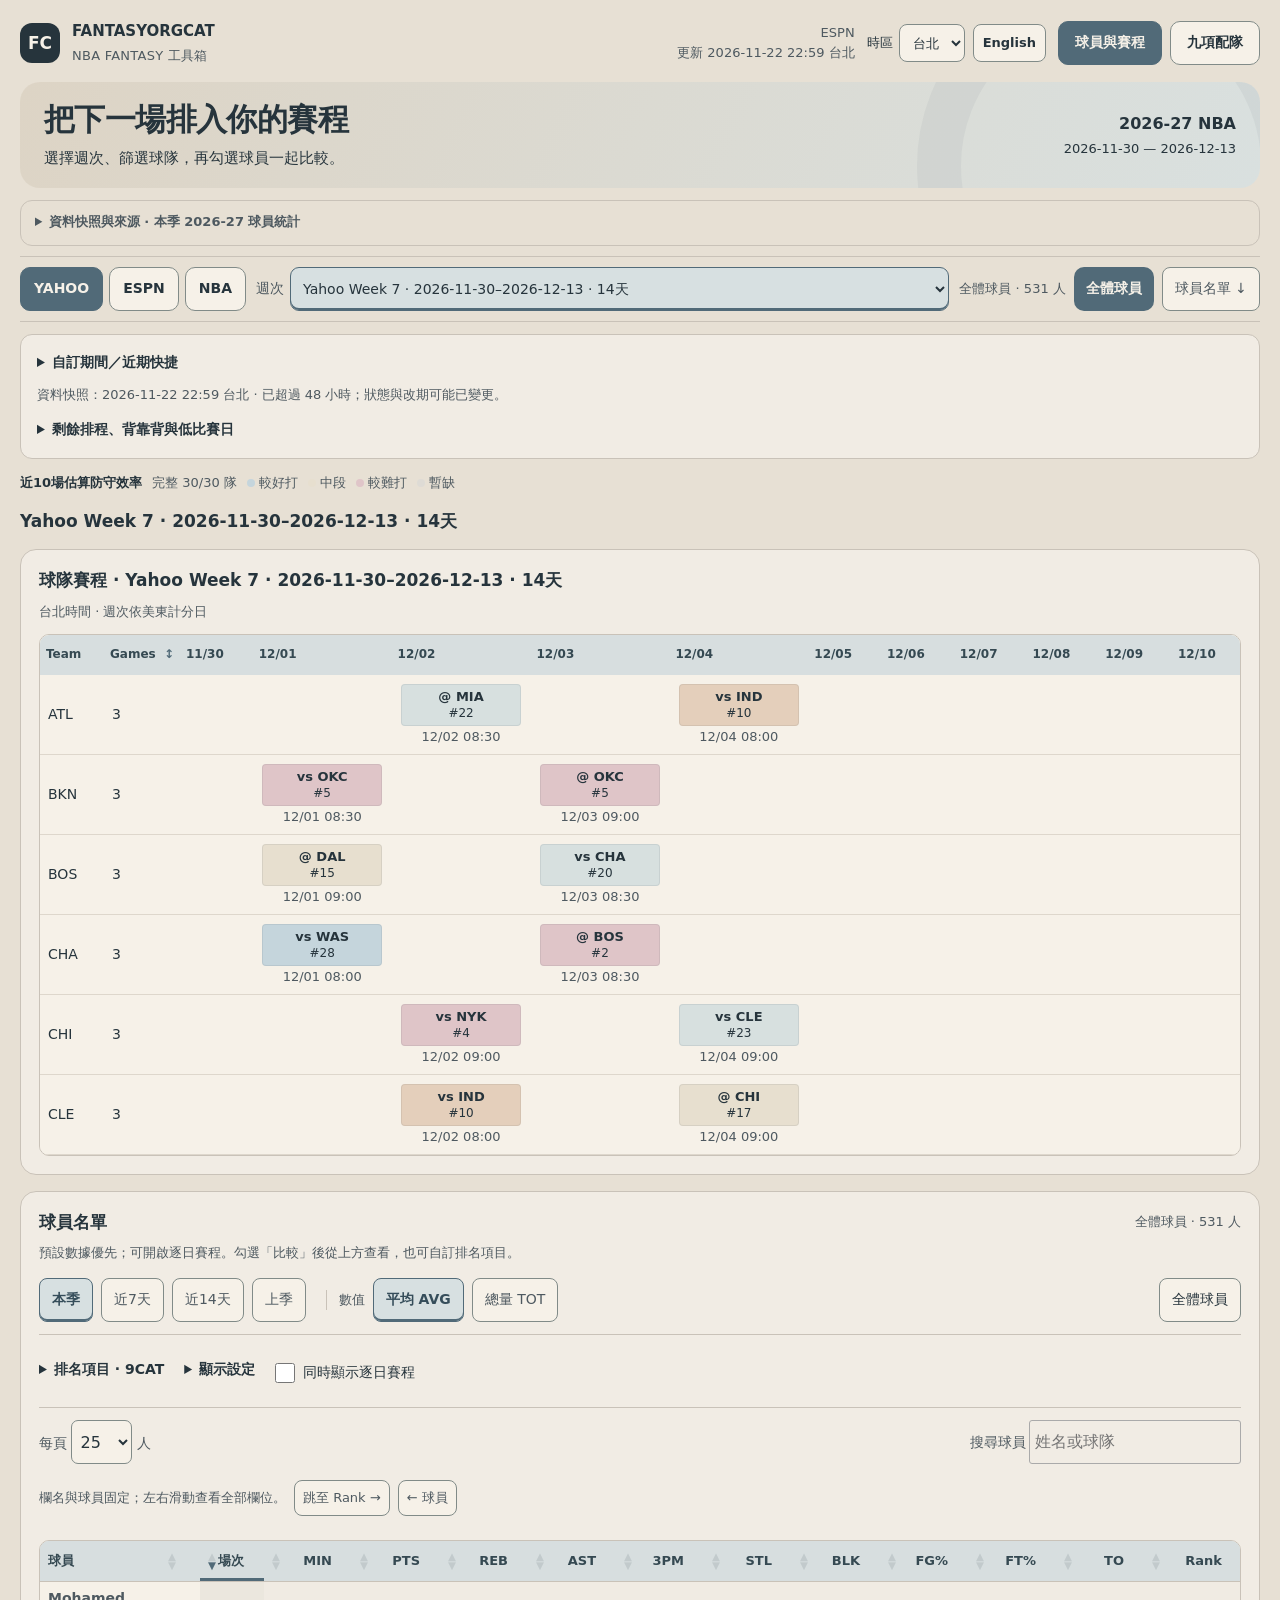
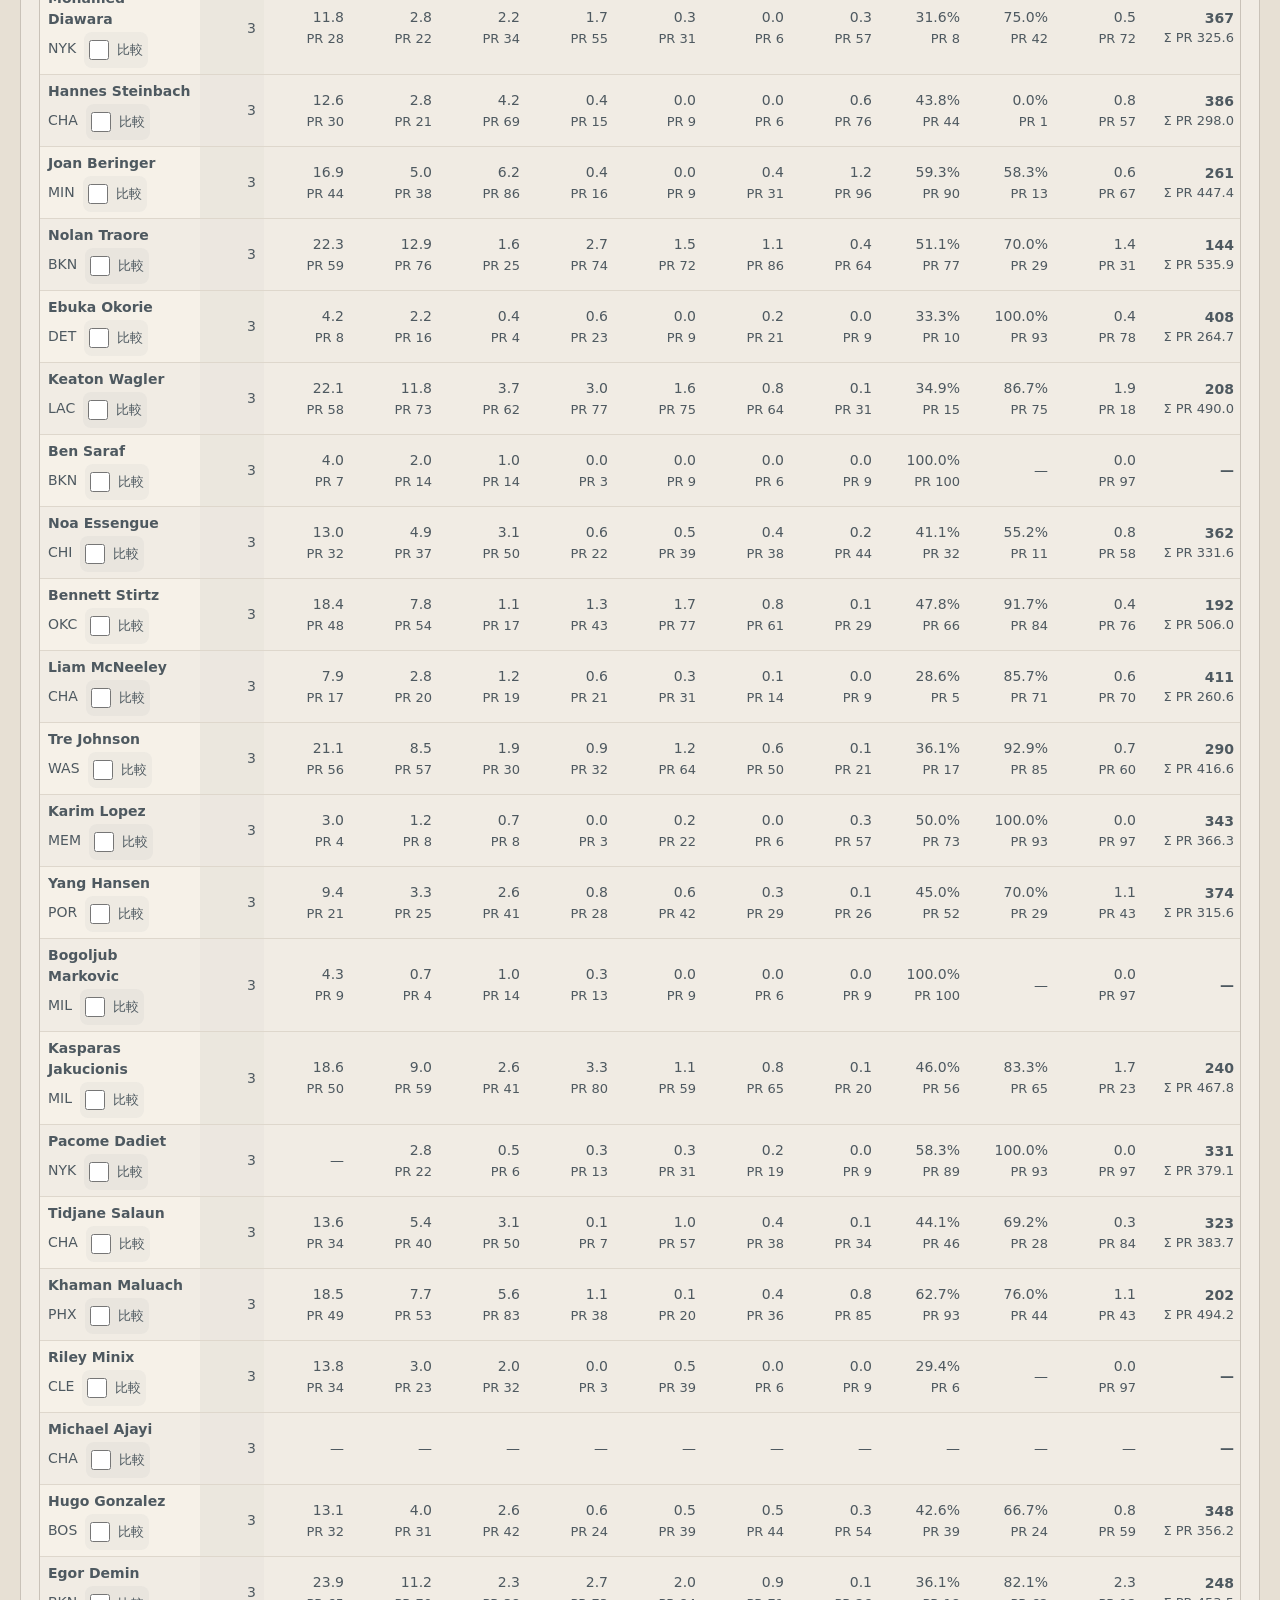
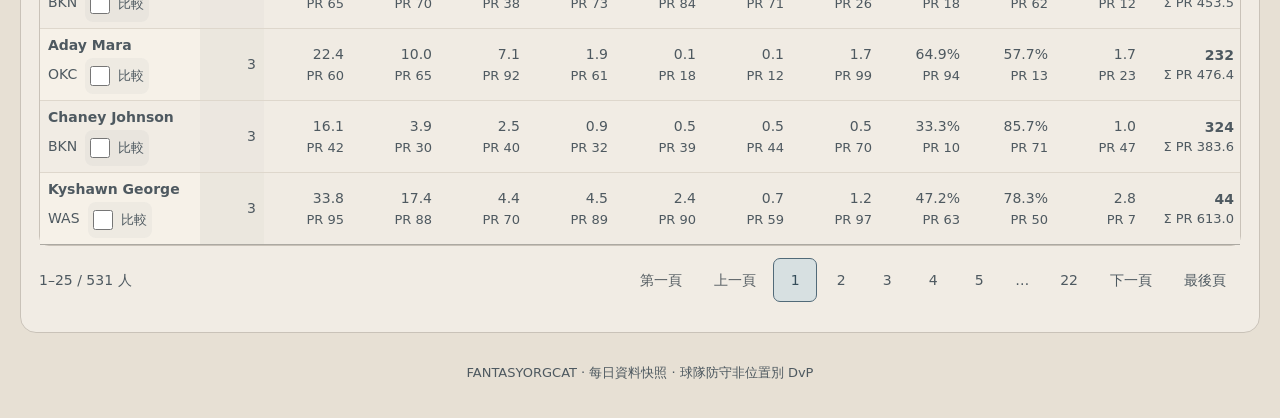
==== commit 32c04ac0: "Daily Update: 2026-11-22" ====
--- a/index.html
+++ b/index.html
@@ -191,16 +191,16 @@
     </head>
     <body class="dashboard-page">
         <div class="container">
-            <header class="appbar"><div class="brand"><span class="brand-mark">FC</span><div>FANTASYORGCAT<small>NBA FANTASY 工具箱</small></div></div><div class="app-status">ESPN<br>更新 2026-11-21 15:02 UTC</div><div class="site-preferences" data-site-preferences></div><nav class="site-nav" aria-label="網站導覽"><a href="index.html" aria-current="page">球員與賽程</a><a href="roto.html">九項配隊</a></nav></header>
-            <section class="hero"><div><h1>把下一場排入你的賽程</h1><p>選擇週次、篩選球隊，再勾選球員一起比較。</p></div><div class="hero-meta"><strong>2026-27 NBA</strong><span id="hero-period-range">2026-11-21 — 2026-12-13</span></div></section>
+            <header class="appbar"><div class="brand"><span class="brand-mark">FC</span><div>FANTASYORGCAT<small>NBA FANTASY 工具箱</small></div></div><div class="app-status">ESPN<br>更新 2026-11-22 14:59 UTC</div><div class="site-preferences" data-site-preferences></div><nav class="site-nav" aria-label="網站導覽"><a href="index.html" aria-current="page">球員與賽程</a><a href="roto.html">九項配隊</a></nav></header>
+            <section class="hero"><div><h1>把下一場排入你的賽程</h1><p>選擇週次、篩選球隊，再勾選球員一起比較。</p></div><div class="hero-meta"><strong>2026-27 NBA</strong><span id="hero-period-range">2026-11-22 — 2026-12-13</span></div></section>
             <details class="data-details"><summary>資料快照與來源 · 本季 2026-27 球員統計</summary><div class="metric-grid">
                 <div class="metric-card"><span>現役球員</span><strong>528</strong><small>人</small></div>
-                <div class="metric-card"><span>四週賽程</span><strong>104</strong><small>場</small></div>
-                <div class="metric-card"><span>防守資料 · 截至 2026-11-20</span><strong>30<small>/ 30 隊</small></strong></div>
+                <div class="metric-card"><span>四週賽程</span><strong>98</strong><small>場</small></div>
+                <div class="metric-card"><span>防守資料 · 截至 2026-11-21</span><strong>30<small>/ 30 隊</small></strong></div>
                 <div class="metric-card"><span>上季 PR 母體</span><strong>578</strong><small>人</small></div>
-            </div><p class="data-notice">選週只切換賽程，統計與PR維持報告更新時的資料。 NBA 賽程週採美東週一至週日，首場當季例行賽所在週為 Week 1；Yahoo 採經核對的當季公開預設週表；ESPN 採已核實當季的全季 Weekly 週曆，未核實球季不開放。聯盟 matchup／季後賽日期可自訂。近1週從今天起至週日。僅列來源已公布日期，尚未排定賽事不虛構；無比賽週仍保留。 報告產生時間：2026-11-21 15:02 UTC。ESPN 球員資料：當季 2026-27，上季 2025-26 例行賽來源期間至 2026-04-13。近期窗口為美東日期 2026-11-21 前完整7／14天。球隊／球員名單取自本次 ESPN roster；週次依美東計分日；賽事日期與時間依所選時區顯示，四週範圍 2026-11-21–2026-12-13。各期 PR 母體：當季 473、近7天 397、近14天 436、上季 578 位有出賽球員。 ESPN/NBA資料再散布授權仍未確認。</p><p class="defense-notice">近10場估算防守效率：固定使用 ESPN，當季不足十場接續上季例行賽。估算回合＝對手 FGA＋0.4×FTA－進攻籃板＋總失誤；每百估算回合失分越低，排名越前。完整球隊 30/30，最新比賽 2026-11-20。這是估算值；不足十場或缺少必要欄位以 n/10 標示，不列排名，也不以第十一場補替。</p></details>
+            </div><p class="data-notice">選週只切換賽程，統計與PR維持報告更新時的資料。 NBA 賽程週採美東週一至週日，首場當季例行賽所在週為 Week 1；Yahoo 採經核對的當季公開預設週表；ESPN 採已核實當季的全季 Weekly 週曆，未核實球季不開放。聯盟 matchup／季後賽日期可自訂。近1週從今天起至週日。僅列來源已公布日期，尚未排定賽事不虛構；無比賽週仍保留。 報告產生時間：2026-11-22 14:59 UTC。ESPN 球員資料：當季 2026-27，上季 2025-26 例行賽來源期間至 2026-04-13。近期窗口為美東日期 2026-11-22 前完整7／14天。球隊／球員名單取自本次 ESPN roster；週次依美東計分日；賽事日期與時間依所選時區顯示，四週範圍 2026-11-22–2026-12-13。各期 PR 母體：當季 474、近7天 396、近14天 436、上季 578 位有出賽球員。 ESPN/NBA資料再散布授權仍未確認。</p><p class="defense-notice">近10場估算防守效率：固定使用 ESPN，當季不足十場接續上季例行賽。估算回合＝對手 FGA＋0.4×FTA－進攻籃板＋總失誤；每百估算回合失分越低，排名越前。完整球隊 30/30，最新比賽 2026-11-21。這是估算值；不足十場或缺少必要欄位以 n/10 標示，不列排名，也不以第十一場補替。</p></details>
             <div class="workspace-bar"><nav class="platform-switch" aria-label="週次類型"><button type="button" class="platform-button" data-platform="YAHOO" aria-pressed="false" aria-describedby="platform-note" >YAHOO</button><button type="button" class="platform-button" data-platform="ESPN" aria-pressed="false" aria-describedby="platform-note" >ESPN</button><button type="button" class="platform-button" data-platform="NBA" aria-pressed="false" aria-describedby="platform-note" >NBA</button></nav><label class="season-picker" for="season-week">週次<select id="season-week" onchange="selectSeasonWeek(this.value)" aria-describedby="platform-note"><option value="">選擇週次</option></select></label><div class="filter-tools"><span id="active-selection" class="selection-label" role="status">全體球員</span><button id="show-all-players" class="global-reset" onclick="resetActiveTeamFilter()" aria-pressed="true" title="清除球隊與搜尋，保留統計期間及AVG/TOT">全體球員</button><button id="jump-players" type="button" class="btn-stat">球員名單 ↓</button><a id="view-comparison" href="#comparison-panel" class="btn-stat" hidden>比較 0 人</a></div></div>
-            <section class="period-tools" aria-label="賽程資訊"><details id="schedule-extras"><summary>自訂期間／近期快捷</summary><p id="platform-note" class="platform-note" role="status"></p><nav class="tab" aria-label="近期週次"><button class='tablinks' onclick="openWeek(event, 'Week1')" id='defaultOpen'>近1週 (11/21 - 11/22)</button><button class='tablinks' onclick="openWeek(event, 'Week2')" id=''>近2週 (11/23 - 11/29)</button><button class='tablinks' onclick="openWeek(event, 'Week3')" id=''>近3週 (11/30 - 12/06)</button><button class='tablinks' onclick="openWeek(event, 'Week4')" id=''>近4週 (12/07 - 12/13)</button></nav><p>美東日期，含迄日；可依自己的聯盟設定輸入 1–31 天。</p><div class="period-inputs"><label>起日（美東）<input id="period-start" type="date" value="2026-11-21"></label><label>迄日（含，美東）<input id="period-end" type="date" value="2026-11-22"></label><button id="apply-custom-period" class="btn-stat" type="button">套用自訂期間</button></div><p id="period-error" role="alert" hidden></p></details><p id="schedule-freshness" role="status"></p><details id="schedule-metrics"><summary>剩餘排程、背靠背與低比賽日</summary><p>依目前快照與瀏覽時間計算球隊排程；未套用傷病、陣容、位置或 GP 上限，不代表可用上場場次。低比賽日指美東當日全聯盟 1–5 場。</p><p id="schedule-period-context"></p><div id="schedule-insights" class="schedule-scroll"></div><div id="schedule-pending"></div></details></section>
+            <section class="period-tools" aria-label="賽程資訊"><details id="schedule-extras"><summary>自訂期間／近期快捷</summary><p id="platform-note" class="platform-note" role="status"></p><nav class="tab" aria-label="近期週次"><button class='tablinks' onclick="openWeek(event, 'Week1')" id='defaultOpen'>近1週 (11/22 - 11/22)</button><button class='tablinks' onclick="openWeek(event, 'Week2')" id=''>近2週 (11/23 - 11/29)</button><button class='tablinks' onclick="openWeek(event, 'Week3')" id=''>近3週 (11/30 - 12/06)</button><button class='tablinks' onclick="openWeek(event, 'Week4')" id=''>近4週 (12/07 - 12/13)</button></nav><p>美東日期，含迄日；可依自己的聯盟設定輸入 1–31 天。</p><div class="period-inputs"><label>起日（美東）<input id="period-start" type="date" value="2026-11-22"></label><label>迄日（含，美東）<input id="period-end" type="date" value="2026-11-22"></label><button id="apply-custom-period" class="btn-stat" type="button">套用自訂期間</button></div><p id="period-error" role="alert" hidden></p></details><p id="schedule-freshness" role="status"></p><details id="schedule-metrics"><summary>剩餘排程、背靠背與低比賽日</summary><p>依目前快照與瀏覽時間計算球隊排程；未套用傷病、陣容、位置或 GP 上限，不代表可用上場場次。低比賽日指美東當日全聯盟 1–5 場。</p><p id="schedule-period-context"></p><div id="schedule-insights" class="schedule-scroll"></div><div id="schedule-pending"></div></details></section>
             <div class="legend"><b>近10場估算防守效率</b><span>完整 30/30 隊</span><span><i class="dot" style="background:#c5d5dc"></i>較好打</span><span><i class="dot" style="background:#e7dfcf"></i>中段</span><span><i class="dot" style="background:#dfc5c8"></i>較難打</span><span><i class="dot" style="background:#dedbd5"></i>暫缺</span></div>
             <section id="comparison-panel" class="player-section" hidden><div class="player-heading"><h3>球員比較</h3><button id="clear-comparison" type="button" class="btn-stat">清空比較</button><a id="open-roto" href="roto.html" target="_blank" rel="noopener" class="btn-stat roto-link">用勾選配隊 ↗</a></div><div class="controls"><label>統計期間 <select id="comparison-period"><option value="season">本季</option><option value="l7">近7天</option><option value="l14">近14天</option><option value="ls">上季</option></select></label><label>顯示 <select id="comparison-mode"><option value="avg">平均 AVG</option><option value="tot">總量 TOT</option></select></label></div><p id="comparison-meta"></p><div class="comparison-scroll"><table id="comparison-table"><thead id="comparison-head"></thead><tbody id="comparison-body"></tbody></table></div></section>
             <div id='Week1' class='tabcontent'><hr>
@@ -222,7 +222,7 @@
                         <th>Player</th>
                         <th>Team</th> <!-- Hidden column for filtering -->
                         <th>Games</th>
-                        <th data-schedule-day="0">Sat (11/21)</th><th data-schedule-day="1">Sun (11/22)</th>
+                        <th data-schedule-day="0">Sun (11/22)</th>
                         <!-- Season Stats Headers (AVG / TOT) -->
                         <th class="stat-season stat-avg" title="">MIN</th><th class="stat-season stat-avg" title="">PTS</th><th class="stat-season stat-avg" title="">REB</th><th class="stat-season stat-avg" title="">AST</th><th class="stat-season stat-avg" title="">3PM</th><th class="stat-season stat-avg" title="">STL</th><th class="stat-season stat-avg" title="">BLK</th><th class="stat-season stat-avg" title="">FG%</th><th class="stat-season stat-avg" title="">FT%</th><th class="stat-season stat-avg" title="失誤越少PR越高">TO</th><th class="stat-season stat-avg rank-season-avg" title="">Rank</th>
                         <th class="stat-season stat-tot" style="display:none" title="">MIN</th><th class="stat-season stat-tot" style="display:none" title="">PTS</th><th class="stat-season stat-tot" style="display:none" title="">REB</th><th class="stat-season stat-tot" style="display:none" title="">AST</th><th class="stat-season stat-tot" style="display:none" title="">3PM</th><th class="stat-season stat-tot" style="display:none" title="">STL</th><th class="stat-season stat-tot" style="display:none" title="">BLK</th><th class="stat-season stat-tot" style="display:none" title="">FG%</th><th class="stat-season stat-tot" style="display:none" title="">FT%</th><th class="stat-season stat-tot" style="display:none" title="失誤越少PR越高">TO</th><th class="stat-season stat-tot rank-season-tot" style="display:none" title="">Rank</th>
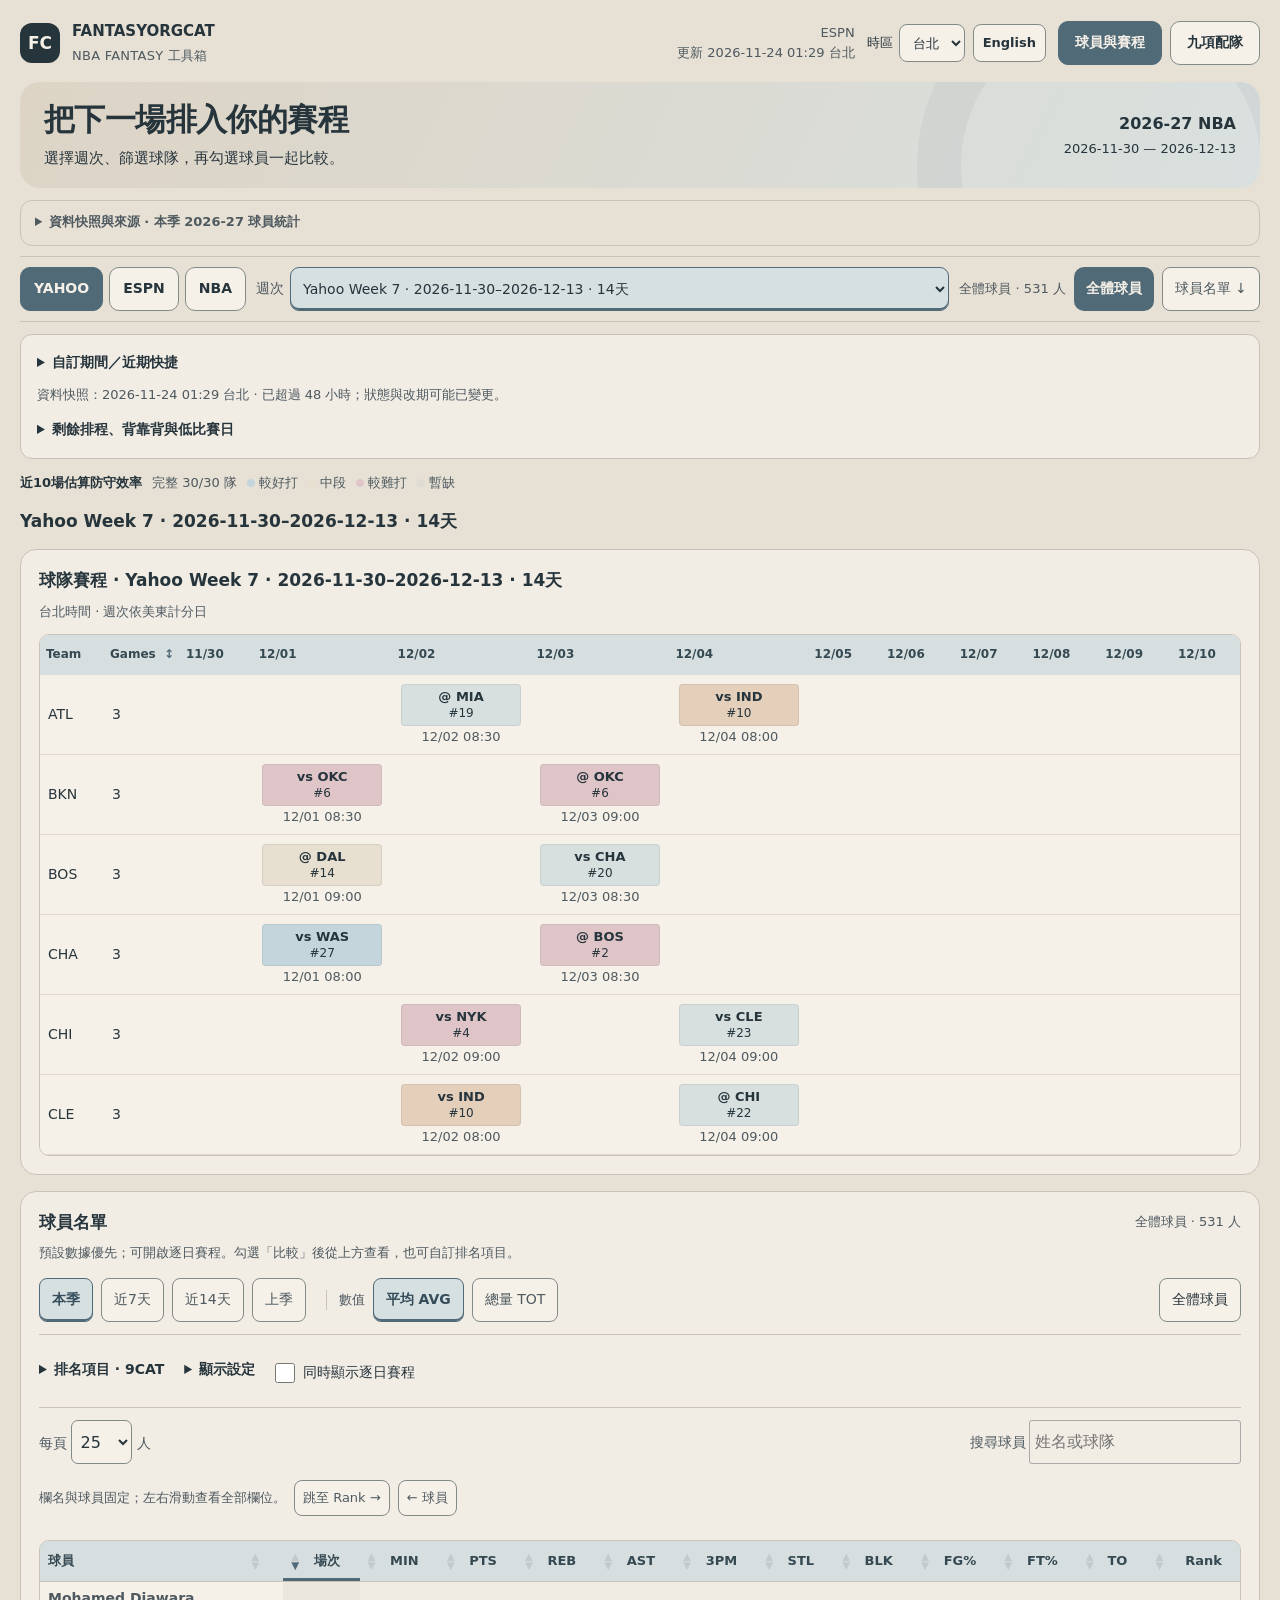
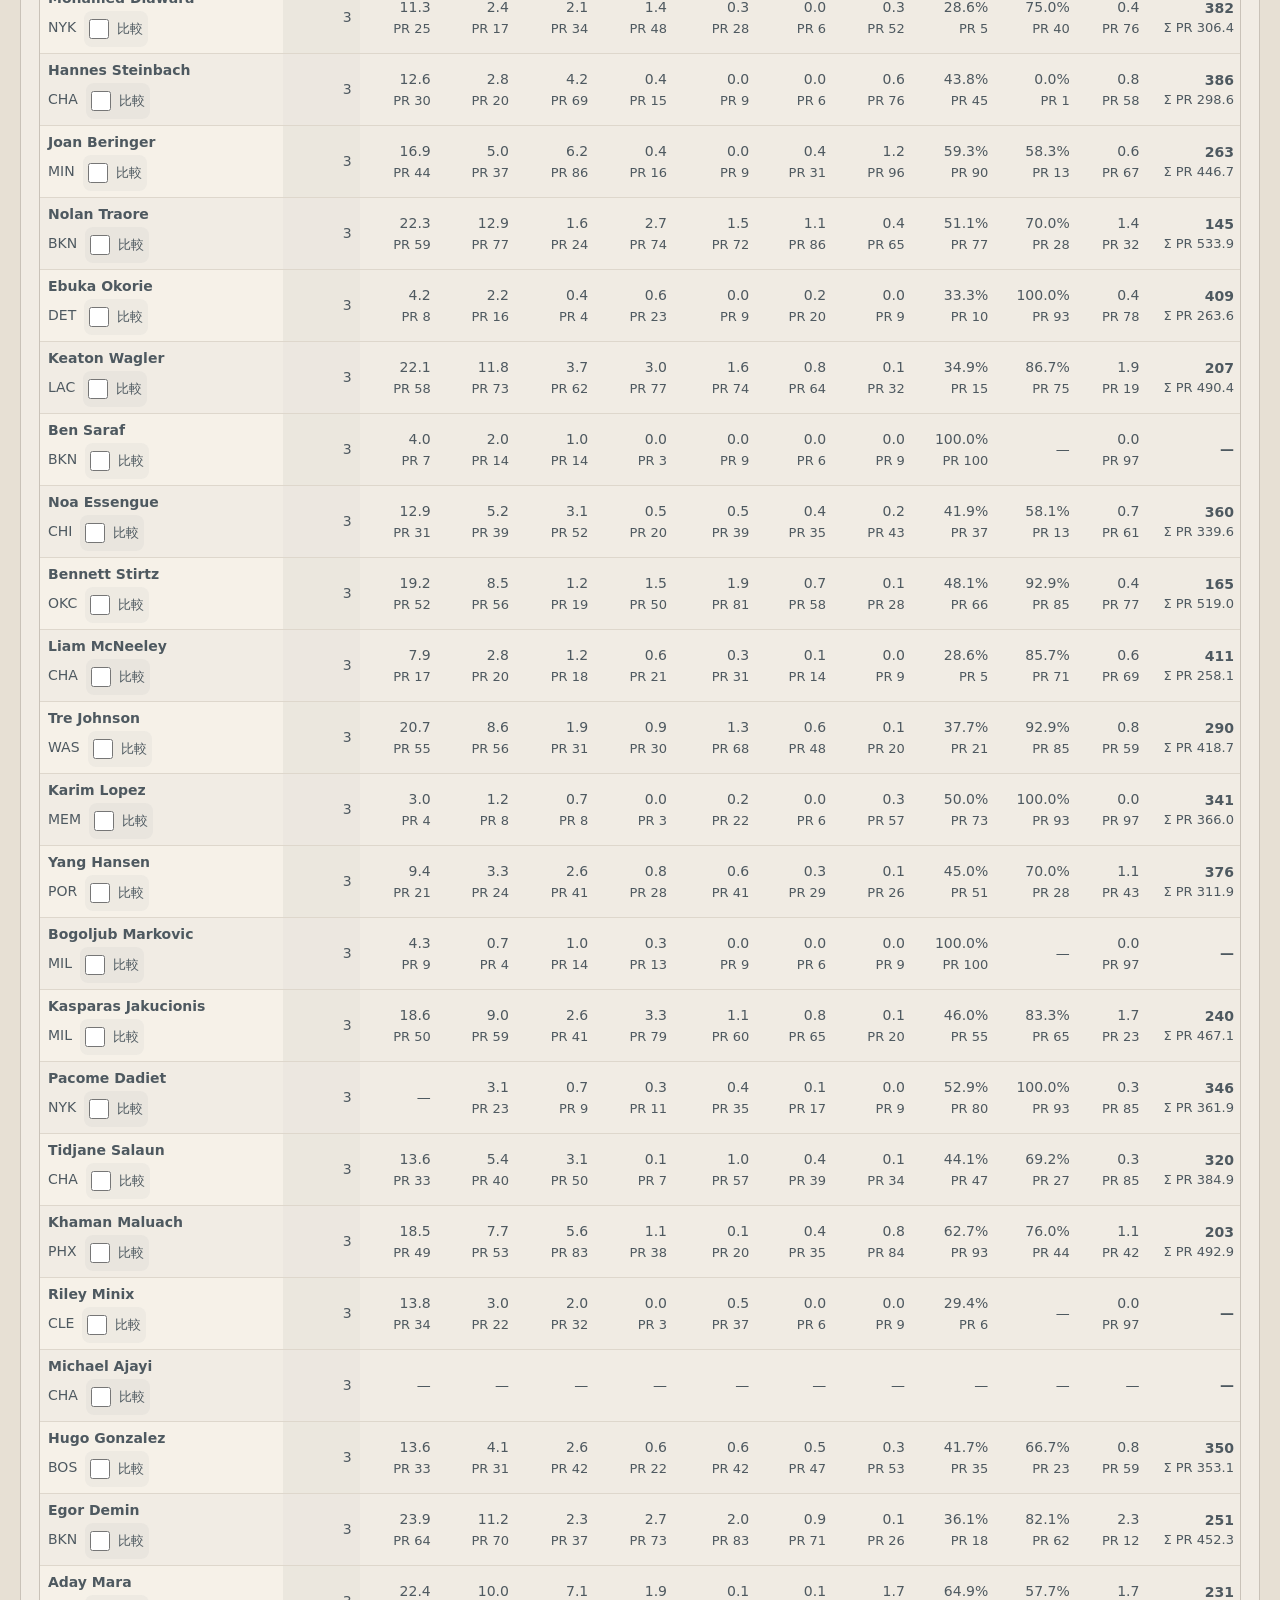
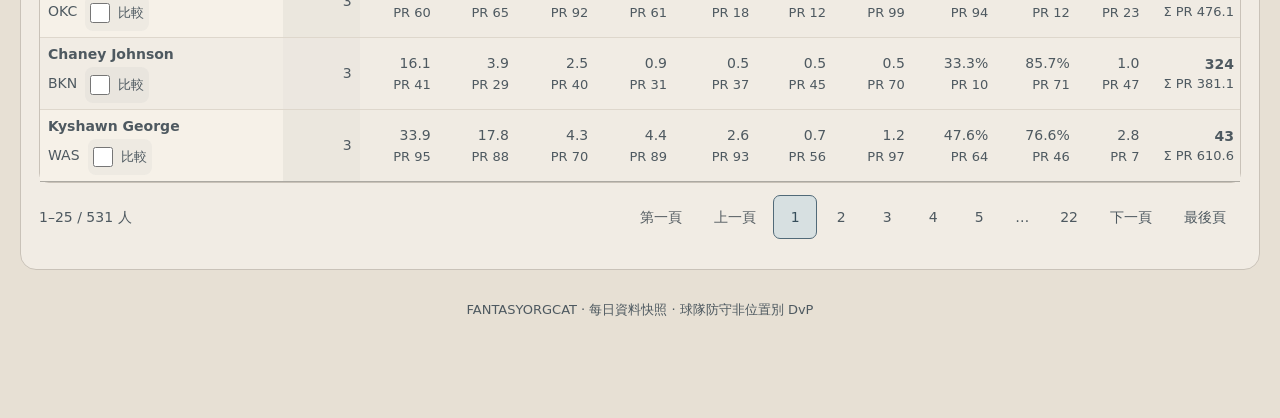
==== commit aac4a6af: "Backfill verified NBA finals through 2026-11-22" ====
--- a/index.html
+++ b/index.html
@@ -1,351 +1,351 @@
-
-    <!DOCTYPE html>
-    <html lang="zh-Hant">
-    <head>
-        <meta charset="utf-8">
-        <meta name="viewport" content="width=device-width,initial-scale=1">
-        <meta http-equiv="Content-Security-Policy" content="default-src 'none'; script-src 'self' 'unsafe-inline'; style-src 'self' 'unsafe-inline'; img-src data:; connect-src 'none'; base-uri 'none'; form-action 'none'">
-        <title>球員與賽程 | FANTASYORGCAT</title>
-        <link rel="stylesheet" type="text/css" href="assets/datatables-2.3.7.min.css" integrity="sha384-iRTWPXZquQySBE9K96fgJXUIrnm8TpdtPAbiCNR+qjpP24qFZw9PHFA91JtWy7Ul">
-        <style>:root{--bg:#e7e0d4;--panel:#f1ece4;--paper:#f6f1e8;--ink:#35434b;--muted:#5e6364;--line:#c9c2b8;--control-line:#818b88;--accent:#516a78;--accent-hover:#435b69;--accent-soft:#d7e0e1;--warm-ink:#735238;--rose-ink:#845d64;--focus:#856044;--radius:16px}
-*{box-sizing:border-box}html{scroll-behavior:smooth}body{margin:0;padding:24px;font-family:Inter,'Segoe UI','Microsoft JhengHei',sans-serif;color:var(--ink);background:var(--bg);font-size:14px}button,input,select{font:inherit;color:inherit}button{cursor:pointer}button:focus-visible,input:focus-visible,select:focus-visible,summary:focus-visible,a:focus-visible{outline:3px solid var(--focus);outline-offset:3px}.container{max-width:1680px;margin:auto}.appbar{display:flex;align-items:center;justify-content:space-between;gap:16px;margin-bottom:22px}.brand{display:flex;align-items:center;gap:12px;font-weight:750;letter-spacing:-.3px}.brand-mark{display:grid;place-items:center;width:40px;height:40px;border-radius:12px;background:var(--ink);color:var(--paper);font-size:17px}.brand small{display:block;color:var(--muted);font-size:11px;font-weight:500;letter-spacing:1px;margin-top:3px}.app-status{font-size:11px;color:var(--muted);text-align:right}.hero{position:relative;overflow:hidden;display:flex;justify-content:space-between;align-items:center;gap:24px;padding:28px 32px;border-radius:20px;background:linear-gradient(115deg,#ddd4c5,#d9e0df);color:var(--ink);margin-bottom:16px}.hero:after{content:'';position:absolute;right:-45px;top:-110px;width:300px;height:300px;border:44px solid #516a7812;border-radius:50%;pointer-events:none}.eyebrow{font-size:10px;letter-spacing:2px;font-weight:700;color:var(--warm-ink);text-transform:uppercase}.hero h1{font-size:clamp(25px,3vw,38px);letter-spacing:-1.3px;line-height:1.2;margin:10px 0}.hero p{color:var(--ink);margin:0;font-size:13px}.hero-meta{position:relative;z-index:1;text-align:right;white-space:nowrap;font-size:12px;color:var(--ink)}.hero-meta strong{display:block;color:var(--ink);font-size:18px;margin-bottom:7px}.metric-grid{display:grid;grid-template-columns:repeat(4,minmax(0,1fr));gap:12px;margin:16px 0}.metric-card{padding:17px 20px;background:var(--panel);border:1px solid var(--line);border-radius:var(--radius)}.metric-card span{display:block;font-size:11px;color:var(--muted);margin-bottom:8px}.metric-card strong{font-size:24px;letter-spacing:-.6px}.metric-card small{font-size:11px;color:var(--muted);margin-left:6px}.data-details{margin:12px 0 18px;border:1px solid var(--line);border-radius:12px;background:#eae4da;font-size:12px;color:var(--muted)}.data-details summary{padding:12px 16px;cursor:pointer;font-weight:600}.data-details p{padding:0 16px;line-height:1.7}.workspace-bar{position:sticky;top:0;z-index:20;display:flex;justify-content:space-between;align-items:center;gap:12px;padding:10px;background:#e7e0d4f5;border-bottom:1px solid var(--line);backdrop-filter:blur(12px);margin-bottom:16px}.tab{display:flex;gap:5px;overflow:auto}.tab button{background:transparent;border:0;white-space:nowrap;color:var(--muted);padding:12px 16px;border-radius:10px;font-size:12px;font-weight:650;transition:.15s}.tab button.active{background:var(--accent);color:var(--paper);box-shadow:0 3px 8px #516a781c}.tab button:hover{background:var(--accent-soft)}.tab button.active:hover{background:var(--accent-hover)}.filter-tools{display:flex;gap:12px;align-items:center;flex-shrink:0}.selection-label{font-size:11px;color:var(--muted)}.global-reset{background:var(--accent);border:0;color:var(--paper);padding:11px 18px;border-radius:10px;font-weight:700;font-size:12px;white-space:nowrap;box-shadow:0 3px 8px #516a781c}.global-reset:hover{background:var(--accent-hover)}.tabcontent{display:none;min-width:0}.team-section,.player-section{background:var(--panel);border:1px solid var(--line);border-radius:var(--radius);padding:18px;margin-bottom:16px;min-width:0;overflow:hidden}h3{margin:0 0 14px;font-size:15px;font-weight:700;letter-spacing:-.3px}h3 small{margin-left:10px;font-size:11px;font-weight:400;color:var(--muted)}.schedule-scroll{max-height:330px;overflow:auto;border-radius:10px;border:1px solid var(--line);background:var(--paper)}.team-section table{font-size:12px}.team-section thead{position:sticky;top:0;z-index:2}.team-row{cursor:pointer}.team-row:hover{background:#e2e8e6!important}.team-row.selected{background:var(--accent-soft)!important;box-shadow:inset 3px 0 var(--accent)}.player-heading{display:flex;align-items:center;justify-content:space-between;gap:12px;margin-bottom:16px}.player-heading h3{margin:0}.player-heading span{font-size:11px;color:var(--muted)}.controls{display:flex;flex-wrap:wrap;align-items:center;gap:6px;margin-bottom:16px;padding-bottom:15px;border-bottom:1px solid var(--line)}.btn-stat{padding:8px 12px;border:1px solid var(--control-line);background:var(--paper);color:var(--muted);border-radius:8px;font-size:11px;white-space:nowrap}.btn-stat.active{background:var(--accent-soft);color:#354d5a;border-color:var(--accent);font-weight:650}.btn-reset{margin-left:auto;padding:8px 12px;border:1px solid var(--control-line);background:var(--paper);color:var(--ink);border-radius:8px;font-size:11px}.btn-reset:hover{background:#e7dfd4}.controls>span{color:var(--muted);font-size:10px}.legend{display:flex;flex-wrap:wrap;align-items:center;gap:10px;color:var(--muted);font-size:11px;margin:14px 0}.dot{height:8px;width:8px;border-radius:50%;display:inline-block;margin-right:4px}.legend b{color:var(--ink);font-weight:600}table{width:100%;border-collapse:collapse;font-size:12px}th{background:#d7dedf;color:#354952;padding:11px 9px;text-align:left;font-size:11px;font-weight:650;white-space:nowrap}td{padding:9px 8px;border-bottom:1px solid #ded7cc;vertical-align:middle}table.dataTable tbody tr{background:var(--paper)}table.dataTable tbody tr:nth-child(even){background:var(--panel)}table.dataTable thead>tr>th{border-bottom:1px solid var(--line)}table.dataTable tbody td:first-child{min-width:140px}.matchup{min-width:64px;max-width:110px;font-size:11px;border:1px solid #35434b18;line-height:1.35!important}.matchup small{font-size:9px;font-weight:500;opacity:1}.player-section .dt-layout-row{gap:12px;font-size:11px;color:var(--muted)}div.dt-container div.dt-layout-row{margin:12px 0}div.dt-container .dt-input{border:1px solid var(--control-line);border-radius:7px;background:var(--paper);padding:7px 9px;color:var(--ink)}div.dt-container .dt-paging .dt-paging-button{border-radius:7px;font-size:11px}div.dt-container .dt-paging .dt-paging-button.current{background:var(--accent-soft);border-color:var(--accent);color:#354d5a!important}.dt-scroll{border:1px solid var(--line);border-radius:10px;overflow:hidden}.dt-scroll-body{background:var(--paper)}hr{display:none}.footer{color:var(--muted);font-size:10px;text-align:center;padding:14px}
-@media(max-width:1000px){body{padding:16px}.workspace-bar{flex-wrap:wrap}.tab{width:100%}.filter-tools{width:100%;justify-content:space-between}.hero{padding:24px}.metric-card{padding:14px}.metric-card strong{font-size:20px}}
-@media(max-width:600px){body{padding:10px;font-size:12px}.appbar{margin:8px 2px 16px}.brand{font-size:12px}.app-status{max-width:130px;font-size:10px}.hero{padding:22px;display:block;border-radius:16px}.hero-meta{text-align:left;margin-top:18px;font-size:11px}.hero-meta strong{display:inline;font-size:13px;margin-right:8px}.metric-grid{grid-template-columns:repeat(2,minmax(0,1fr));gap:8px}.metric-card{padding:13px 15px}.metric-card strong{font-size:21px}.workspace-bar{padding:8px 0}.tab button{padding:10px 12px}.team-section,.player-section{padding:12px;border-radius:12px}.schedule-scroll{max-height:280px}.player-heading{align-items:flex-start}.player-heading span{font-size:10px}.controls{gap:5px}.controls>span{margin-left:5px!important}.btn-stat{padding:8px 10px}.btn-reset{margin-left:0}.legend{font-size:10px;gap:7px}.selection-label{font-size:10px}.global-reset{padding:10px 15px}.data-details{margin-bottom:10px}div.dt-container div.dt-layout-row:not(.dt-layout-table){display:flex;flex-wrap:wrap;justify-content:space-between;gap:10px}div.dt-container div.dt-layout-row:not(.dt-layout-table) .dt-layout-cell{text-align:left;margin:0}.dt-search input{max-width:170px}}
-
-.season-picker{display:flex;align-items:center;gap:8px;color:var(--muted);font-size:11px;flex-shrink:0}.season-picker select{max-width:290px;border:1px solid var(--control-line);border-radius:9px;background:var(--paper);color:var(--ink);padding:10px;font-size:11px}.season-picker select.active{border-color:var(--accent);background:var(--accent-soft)}.workspace-bar .tab{flex:1;min-width:0}.season-picker select:focus-visible{outline:3px solid var(--focus);outline-offset:2px}#season-week-heading{margin:16px 0}#season-week-empty{font-size:12px;color:var(--muted)}@media(max-width:1200px){.workspace-bar{flex-wrap:wrap}.workspace-bar .tab{flex-basis:100%}.season-picker{flex:1}}@media(max-width:600px){.season-picker{width:100%;min-width:0}.season-picker select{flex:1;min-width:0;max-width:none}}
-
-[hidden]{display:none!important}.pick-controls{margin-top:7px;font-size:11px;color:var(--muted)}.pick-controls label{display:flex;align-items:center;gap:4px;cursor:pointer}.pick-controls input{width:15px;height:15px;accent-color:var(--accent)}#comparison-meta{font-size:11px;color:var(--muted);line-height:1.7}.comparison-scroll{overflow:auto;border:1px solid var(--line);border-radius:10px}.comparison-scroll table{min-width:1700px}.comparison-scroll small{display:block;color:var(--muted);font-size:10px}.comparison-scroll td:first-child{min-width:170px}.comparison-scroll td:first-child button{display:block;margin-top:6px}.comparison-matchup{min-width:90px}#comparison-head button{border:0;background:transparent;padding:0;color:inherit;font-weight:700}#comparison-panel select{border:1px solid var(--control-line);border-radius:8px;background:var(--paper);padding:7px}
-
-.comparison-scroll th:first-child,.comparison-scroll td:first-child{position:sticky;left:0;background:var(--panel);z-index:1}.comparison-scroll th:first-child{background:#d7dedf;z-index:2}
-
-.period-tools{padding:14px 16px;margin-bottom:14px;background:var(--panel);border:1px solid var(--line);border-radius:12px;font-size:12px;line-height:1.6}.period-tools p{margin:6px 0;color:var(--muted)}.period-inputs{display:flex;gap:12px;flex-wrap:wrap;align-items:end}.period-inputs label{display:grid;gap:4px;min-width:0}.period-inputs input{max-width:100%;padding:8px;border:1px solid var(--control-line);border-radius:8px;background:var(--paper);color:var(--ink)}.period-tools details{margin-top:8px}.period-tools summary{cursor:pointer;font-weight:650}.period-tools #period-error{color:#885058}.game-time{display:block;max-width:120px;font-size:10px;color:var(--muted);line-height:1.4;margin-top:4px}.period-tools #schedule-freshness{font-size:11px}.period-tools ul{padding-left:20px}.period-tools .schedule-scroll{margin-top:10px}@media(max-width:600px){.period-inputs{gap:8px}.period-inputs label{flex:1;min-width:120px}.period-tools{padding:12px}}
-
-.workspace-bar{flex-wrap:wrap;margin-bottom:10px}.platform-switch{display:flex;gap:6px;flex-shrink:0}.platform-button{min-height:44px;padding:10px 18px;border:1px solid var(--control-line);border-radius:10px;background:var(--paper);color:var(--ink);font-size:12px;font-weight:700}.platform-button.active{background:var(--accent);border-color:var(--accent);color:var(--paper)}.platform-button:disabled{cursor:default;color:var(--muted);background:#ded9d1}.platform-button small{display:block;font-size:9px;font-weight:500}.workspace-bar .season-picker{flex:1;min-width:0}.season-picker select{flex:1;min-width:0;max-width:none;min-height:44px}.platform-note{flex-basis:100%;margin:0 2px;font-size:11px;line-height:1.5;color:var(--muted)}#schedule-extras .tab{margin:8px 0}.period-tools details:first-child{margin-top:0}#custom-period-heading{line-height:1.6}@media(max-width:600px){.platform-switch{width:100%;display:grid;grid-template-columns:repeat(3,minmax(0,1fr))}.platform-button{padding:8px}.workspace-bar .filter-tools{width:100%;min-height:44px}.platform-note{font-size:10px}.season-picker select{font-size:10px}.period-inputs button{min-height:44px}}
-
-/* Interaction states share the muted blue palette; labels and ranks carry meaning. */
-.team-games-sort{border:0;background:transparent;padding:0;min-height:28px;color:inherit;font:inherit;font-weight:650;white-space:nowrap}.team-games-sort [data-games-sort-arrow]{color:var(--accent);margin-left:4px}.team-games-sort:disabled{cursor:default;color:var(--muted)}.team-section table.dataTable thead th[aria-sort="none"]{box-shadow:none}
-#comparison-head button[aria-label*="目前"]{color:var(--accent);text-decoration:underline;text-underline-offset:3px}#comparison-head button[aria-label*="目前升序"]:after{content:' ↑'}#comparison-head button[aria-label*="目前降序"]:after{content:' ↓'}
-.platform-button:not(:disabled):not(.active):hover,.btn-stat:not(.active):hover{background:#e2e8e6;border-color:var(--accent)}.platform-button.active:hover{background:var(--accent-hover)}.platform-button:disabled{color:#555d62;border-style:dashed}.btn-stat.active,.season-picker select.active{box-shadow:inset 0 -2px var(--accent)}.metric-card:nth-child(2) strong{color:var(--warm-ink)}.metric-card:nth-child(4) strong{color:var(--rose-ink)}table.dataTable thead th[aria-sort]{box-shadow:inset 0 -3px var(--accent)}table.dataTable thead>tr>th.dt-ordering-asc span.dt-column-order:before,table.dataTable thead>tr>th.dt-ordering-desc span.dt-column-order:after{color:var(--accent);opacity:1}div.dt-container .dt-paging .dt-paging-button:hover{background:var(--accent)!important;border-color:var(--accent)!important;color:var(--paper)!important}div.dt-container .dt-paging .dt-paging-button.disabled{color:#555d62!important;background:transparent!important}.matchup small{color:var(--ink)}
-
-/* Page scrolling keeps the original DataTables header below the responsive navigation. */
-.player-section,.player-section .dt-scroll{overflow:visible}
-.player-section .dt-scroll-head{position:sticky!important;top:var(--workspace-height,0px);z-index:10;background:#d7dedf;border-radius:9px 9px 0 0}
-.schedule-scroll thead{position:sticky;top:0;z-index:2}
-
-.roto-link{display:inline-block;color:var(--accent);font-size:11px;margin-top:4px;text-underline-offset:3px}
-
-/* Homepage workspace: readable data, clear destinations, compact secondary context. */
-body.dashboard-page{font-family:system-ui,-apple-system,BlinkMacSystemFont,'Segoe UI','Noto Sans TC','Microsoft JhengHei',sans-serif;font-size:15px;font-weight:500;line-height:1.55;--ink:#26343c;--muted:#4e5960;padding:20px}
-body.dashboard-page .container{max-width:1440px}
-body.dashboard-page .appbar{flex-wrap:wrap;gap:12px;margin-bottom:16px}
-body.dashboard-page .brand{font-size:15px;letter-spacing:0}
-body.dashboard-page .brand small{font-size:13px;letter-spacing:.25px}
-body.dashboard-page .app-status{font-size:13px;margin-left:auto}
-body.dashboard-page .site-nav{display:flex;gap:8px}
-body.dashboard-page .site-nav a{display:inline-flex;align-items:center;justify-content:center;min-height:44px;padding:9px 16px;border:1px solid var(--control-line);border-radius:10px;color:var(--ink);background:var(--paper);text-decoration:none;font-size:14px;font-weight:650;white-space:nowrap}
-body.dashboard-page .site-nav a[aria-current="page"]{background:var(--accent);border-color:var(--accent);color:var(--paper)}
-body.dashboard-page .site-nav a:not([aria-current]):hover{background:var(--accent-soft)}
-body.dashboard-page .hero{padding:18px 24px;margin-bottom:12px;gap:16px}
-body.dashboard-page .hero h1{font-size:clamp(24px,2.4vw,32px);letter-spacing:-.6px;margin:0 0 6px;line-height:1.3}
-body.dashboard-page .hero p{font-size:15px;line-height:1.6}
-body.dashboard-page .hero-meta{font-size:13px;line-height:1.6}
-body.dashboard-page .hero-meta strong{font-size:16px;margin-bottom:2px}
-body.dashboard-page .data-details{font-size:13px;line-height:1.7;margin:0 0 10px;background:transparent}
-body.dashboard-page .data-details summary{min-height:44px;padding:10px 14px}
-body.dashboard-page .metric-grid{gap:0;margin:0 14px 12px;border:1px solid var(--line);border-radius:12px;overflow:hidden}
-body.dashboard-page .metric-card{border:0;border-radius:0;border-right:1px solid var(--line);padding:12px 16px}
-body.dashboard-page .metric-card:last-child{border-right:0}
-body.dashboard-page .metric-card :is(span,small){font-size:13px}
-body.dashboard-page .metric-card span{margin-bottom:4px}
-body.dashboard-page .metric-card strong{font-size:22px}
-body.dashboard-page .workspace-bar{gap:10px;padding:10px 0;background:var(--bg);border-top:1px solid var(--line);border-bottom:1px solid var(--line);margin-bottom:12px}
-body.dashboard-page .platform-switch{gap:6px}
-body.dashboard-page .platform-button{font-size:14px;padding:8px 13px}
-body.dashboard-page .platform-button small{font-size:13px}
-body.dashboard-page .season-picker{font-size:14px;gap:6px}
-body.dashboard-page .season-picker select{font-size:14px;padding:8px;min-height:44px}
-body.dashboard-page .filter-tools{gap:8px}
-body.dashboard-page .selection-label{font-size:13px;line-height:1.4}
-body.dashboard-page :is(.global-reset,.btn-stat,.btn-reset,.tab button){font-size:14px;min-height:44px;padding:9px 12px}
-body.dashboard-page .global-reset{box-shadow:none}
-body.dashboard-page #view-comparison{display:inline-flex;align-items:center;background:var(--accent-soft);color:var(--ink);font-weight:650;text-decoration:none}
-body.dashboard-page .period-tools{font-size:14px;line-height:1.65;padding:12px 16px}
-body.dashboard-page :is(.platform-note,.period-tools #schedule-freshness){font-size:13px;line-height:1.6}
-body.dashboard-page .period-tools summary{min-height:32px;display:list-item;padding:4px 0}
-body.dashboard-page h3{font-size:17px;line-height:1.5;letter-spacing:0}
-body.dashboard-page :is(h3 small,.player-heading span,.legend,.footer,.roto-link){font-size:13px;line-height:1.6}
-body.dashboard-page .player-heading{flex-wrap:wrap;gap:10px;margin-bottom:8px}
-body.dashboard-page .player-hint{margin:0 0 14px;font-size:13px;color:var(--muted);line-height:1.6}
-body.dashboard-page .player-section{scroll-margin-top:calc(var(--workspace-height,0px) + 12px)}
-body.dashboard-page .controls{gap:8px;padding-bottom:12px}
-body.dashboard-page .controls>span{font-size:13px}
-body.dashboard-page .stat-divider{margin-left:12px;padding-left:12px;border-left:1px solid var(--line)}
-body.dashboard-page :is(table,.team-section table){font-size:14px;font-variant-numeric:tabular-nums}
-body.dashboard-page th{font-size:13px;padding:12px 10px}
-body.dashboard-page td{padding:11px 10px}
-body.dashboard-page .stat-pr{font-size:13px;color:var(--muted)}
-body.dashboard-page .matchup{min-width:104px;max-width:136px;font-size:14px}
-body.dashboard-page :is(.matchup small,.game-time,.comparison-scroll small){font-size:13px;line-height:1.5}
-body.dashboard-page .game-time{max-width:150px}
-body.dashboard-page .pick-controls{font-size:14px;margin-top:8px}
-body.dashboard-page .pick-controls label{min-height:44px;gap:8px;width:max-content;padding:4px 8px;border-radius:8px;background:#516a780d}
-body.dashboard-page .pick-controls label:has(input:checked){background:var(--accent-soft);font-weight:700}
-body.dashboard-page .pick-controls input{width:20px;height:20px;margin:0}
-body.dashboard-page .player-section .dt-layout-row{font-size:14px;line-height:1.5}
-body.dashboard-page div.dt-container .dt-input{min-height:44px;font-size:16px}
-body.dashboard-page div.dt-container .dt-paging .dt-paging-button{font-size:14px;min-width:44px;min-height:44px}
-body.dashboard-page #comparison-meta{font-size:14px}
-body.dashboard-page #comparison-panel select{min-height:44px;font-size:16px}
-body.dashboard-page #comparison-panel .controls{gap:12px}
-body.dashboard-page #comparison-panel .roto-link{margin:0;text-decoration:none;display:inline-flex;align-items:center}
-@media(max-width:1000px){body.dashboard-page .filter-tools{width:auto;margin-left:auto}body.dashboard-page .workspace-bar .season-picker{flex:1 1 260px}body.dashboard-page .site-nav{flex-basis:100%}body.dashboard-page .site-nav a{flex:1}}
-@media(max-width:600px){body.dashboard-page{padding:10px;font-size:15px}body.dashboard-page .appbar{gap:10px;margin:2px 0 14px}body.dashboard-page .brand{font-size:14px}body.dashboard-page .brand-mark{width:36px;height:36px}body.dashboard-page .app-status{max-width:152px;font-size:13px}body.dashboard-page .site-nav{gap:8px}body.dashboard-page .hero{padding:16px;display:block}body.dashboard-page .hero p{font-size:14px}body.dashboard-page .hero-meta{margin-top:8px;text-align:left;font-size:13px;white-space:normal}body.dashboard-page .hero-meta strong{display:inline;margin-right:8px;font-size:14px}body.dashboard-page .metric-card{padding:10px 12px}body.dashboard-page .metric-card:nth-child(2){border-right:0}body.dashboard-page .metric-card:nth-child(-n+2){border-bottom:1px solid var(--line)}body.dashboard-page .workspace-bar{gap:8px;padding:8px 0}body.dashboard-page .platform-switch{display:flex;width:auto}body.dashboard-page .platform-button{padding:8px 12px}body.dashboard-page .workspace-bar .season-picker{flex-basis:100%}body.dashboard-page .filter-tools{width:100%;margin:0;gap:6px;justify-content:flex-start;flex-wrap:wrap}body.dashboard-page .selection-label{margin-right:auto;max-width:90px}body.dashboard-page .filter-tools :is(.global-reset,.btn-stat){padding:8px;font-size:13px}body.dashboard-page .period-tools{padding:10px 12px}body.dashboard-page .team-section,body.dashboard-page .player-section{padding:12px}body.dashboard-page h3 small{display:block;margin:3px 0 0}body.dashboard-page .player-heading span{max-width:50%;text-align:right}body.dashboard-page .stat-divider{margin-left:0!important;padding-left:0;border-left:0;flex-basis:100%}body.dashboard-page .controls{gap:6px}body.dashboard-page .btn-reset{margin-left:auto}body.dashboard-page .legend{gap:8px;margin:12px 0}body.dashboard-page .dt-search input{max-width:200px}body.dashboard-page .player-section .dt-layout-row{gap:10px}body.dashboard-page .footer{font-size:13px}}
-@media(prefers-reduced-motion:reduce){html:has(body.dashboard-page){scroll-behavior:auto}body.dashboard-page *{transition:none!important}}
-body.dashboard-page .filter-tools .selection-label{max-width:none;flex:1;min-width:0}
-body.dashboard-page .player-section .dt-scroll-head th:first-child{position:sticky;left:0;z-index:3;box-shadow:1px 0 var(--line)}
-body.dashboard-page .player-section .dt-scroll-body>table>tbody>tr>td:first-child{position:sticky;left:0;z-index:1;min-width:140px;max-width:180px;background:var(--paper);box-shadow:1px 0 var(--line)}
-body.dashboard-page .player-section .dt-scroll-body>table>tbody>tr:nth-child(even)>td:first-child{background:var(--panel)}
-body.dashboard-page .stat-pr,body.dashboard-page .comparison-scroll small{white-space:nowrap}
-@media(max-width:360px){body.dashboard-page .app-status{max-width:none;flex-basis:100%;text-align:left}}
-
-/* Stable data-first workspace. Schedule defaults to 84px (120px × 70%). */
-body.dashboard-page{--table-font:14px;--table-padding:6px;--schedule-width:84px}
-body.dashboard-page :is(.player-section table,.team-section table){font-size:var(--table-font);font-variant-numeric:tabular-nums}
-body.dashboard-page .player-section .dt-scroll :is(th,td){overflow-wrap:normal;white-space:nowrap;padding:var(--table-padding) 8px;box-sizing:border-box}
-body.dashboard-page .player-section .dt-scroll th{font-size:13px;padding:10px 20px 10px 8px}
-body.dashboard-page .player-section .dt-scroll :is(th,td):first-child{white-space:normal;overflow-wrap:anywhere;min-width:0;max-width:none}
-body.dashboard-page .player-section .dt-scroll tbody td:not(:first-child){text-align:right}
-body.dashboard-page .player-section .dt-scroll tbody td:has(.matchup){text-align:left;white-space:normal}
-body.dashboard-page .player-section .dt-scroll td.stat-pr{white-space:nowrap}
-body.dashboard-page .stat-pr,body.dashboard-page .rank-sum{font-size:max(13px,calc(var(--table-font) - 1px));line-height:1.4;font-weight:400;color:var(--muted)}
-body.dashboard-page .rank-sum{display:block;white-space:nowrap}
-body.dashboard-page .rank-value{font-weight:700}
-body.dashboard-page .pick-controls{margin-top:4px}
-body.dashboard-page .pick-controls label{padding:2px 5px;min-height:36px;font-size:13px}
-body.dashboard-page .matchup{width:100%;min-width:0;max-width:none;font-size:13px;padding:4px!important;white-space:normal;overflow-wrap:anywhere}
-body.dashboard-page .matchup small{font-size:12px;line-height:1.35}
-body.dashboard-page .game-time{max-width:none;font-size:12px;line-height:1.4;white-space:normal;overflow-wrap:anywhere}
-body.dashboard-page .team-section .schedule-scroll{width:max-content;max-width:100%}
-body.dashboard-page .team-section :is(th,td){padding:var(--table-padding) 6px;min-width:0!important;white-space:normal}
-body.dashboard-page .team-section th{font-size:12px;white-space:nowrap}
-body.dashboard-page .table-toolbar{display:flex;flex-wrap:wrap;gap:8px 20px;align-items:flex-start;padding:0 0 12px;border-bottom:1px solid var(--line);font-size:14px}
-body.dashboard-page .table-options{min-width:0;max-width:100%;flex:0 1 auto}
-body.dashboard-page .table-options[open]{flex-basis:100%;order:3;padding:12px;background:var(--paper);border:1px solid var(--line);border-radius:10px}
-body.dashboard-page .table-options summary{padding:8px 0;min-height:40px;cursor:pointer;font-weight:650}
-body.dashboard-page .table-options p{font-size:13px;line-height:1.6;margin:8px 0 0}
-body.dashboard-page .table-options button{margin:6px 8px 0 0}
-body.dashboard-page .rank-choices{display:flex;flex-wrap:wrap;gap:4px 10px;margin:8px 0;border:0;padding:0}
-body.dashboard-page .rank-choices legend{font-size:13px;margin-bottom:4px;color:var(--muted)}
-body.dashboard-page :is(.rank-choices label,.schedule-toggle){display:flex;gap:8px;align-items:center;min-height:44px;cursor:pointer}
-body.dashboard-page .rank-choices label{border:1px solid var(--line);border-radius:8px;padding:6px 10px}
-body.dashboard-page .rank-choices label:has(:checked){background:var(--accent-soft);border-color:var(--accent)}
-body.dashboard-page :is(.rank-choices,.schedule-toggle) input{width:20px;height:20px;margin:0;accent-color:var(--accent);flex-shrink:0}
-body.dashboard-page .display-controls{display:flex;flex-wrap:wrap;gap:12px 24px}
-body.dashboard-page .display-controls label{display:grid;grid-template-columns:1fr auto;gap:6px;max-width:100%;width:240px}
-body.dashboard-page .display-controls input{grid-column:1;min-width:0;width:100%;accent-color:var(--accent);min-height:32px}
-body.dashboard-page .display-controls output{grid-column:2;grid-row:2;align-self:center;font-variant-numeric:tabular-nums}
-body.dashboard-page .table-x-scroll{overflow-x:auto;overflow-y:hidden;height:20px;max-width:100%;scrollbar-color:var(--accent) var(--panel)}
-body.dashboard-page .table-x-scroll>div{height:1px}
-body.dashboard-page .table-scroll-hint{display:flex;gap:8px;flex-wrap:wrap;align-items:center;font-size:13px;color:var(--muted);padding:4px 0}
-body.dashboard-page .table-scroll-hint button{font-size:13px;min-height:36px;padding:4px 8px}
-@media(max-width:600px){body.dashboard-page .table-toolbar{gap:4px 16px}body.dashboard-page .display-controls label{width:100%}body.dashboard-page .table-options[open]{padding:10px}body.dashboard-page .table-scroll-hint span{flex-basis:100%}}
-/* Finished fixed desktop grid; narrow screens scroll the same grid. */
-body.dashboard-page .container{max-width:1280px}
-body.dashboard-page .player-section .dt-scroll th:not(:first-child){text-align:right}
-body.dashboard-page .player-section .dt-scroll .pick-controls{display:inline-flex;vertical-align:middle;margin:2px 0 0 8px}
-body.dashboard-page .team-section{width:fit-content;max-width:100%}
-@media(max-width:600px){
- body.dashboard-page .player-hint,body.dashboard-page .stat-divider{display:none}
- body.dashboard-page .player-section .dt-layout-row:not(.dt-layout-table){display:flex!important;align-items:center;gap:8px;margin:8px 0}
- body.dashboard-page .player-section .dt-layout-row:not(.dt-layout-table) .dt-layout-cell{padding:0;flex:0 1 auto}
- body.dashboard-page .player-section .dt-length{white-space:nowrap}
- body.dashboard-page .player-section .dt-search{display:flex;align-items:center;gap:6px}
- body.dashboard-page .player-section .dt-search input{width:140px;margin:0}
- body.dashboard-page .table-scroll-hint{gap:4px}
-}
-/* Restored full-width schedule, compact games and six complete visible team rows. */
-body.dashboard-page .team-section{width:100%;max-width:100%}
-body.dashboard-page .team-section .schedule-scroll{width:100%;max-width:100%;max-height:none;height:478px}
-body.dashboard-page .team-section tbody tr{height:80px}
-body.dashboard-page .team-section td{height:80px;padding:6px 8px}
-body.dashboard-page .team-section .matchup{width:100%;min-width:64px;max-width:120px;margin:auto;line-height:1.2!important}
-body.dashboard-page .team-section .game-time{white-space:nowrap;text-align:center;line-height:1.25;margin-top:3px;font-size:13px}
-body.dashboard-page .schedule-zone-note{margin:-6px 0 12px;font-size:13px;color:var(--muted)}
-.site-preferences{display:flex;align-items:center;gap:8px;font-size:13px}
-.site-preferences label{display:flex;align-items:center;gap:6px}
-.site-preferences :is(select,button){font:inherit;color:var(--ink);min-height:38px;padding:6px 9px;background:var(--paper);border:1px solid var(--control-line);border-radius:8px}
-.site-preferences button{font-weight:650;white-space:nowrap}
-.site-preferences small{font-size:12px;max-width:200px}
-@media(max-width:600px){.site-preferences{flex-wrap:wrap;gap:8px;width:100%}.site-preferences :is(select,button){min-height:44px}.site-preferences label{flex:1}.site-preferences select{flex:1;min-width:0}body.dashboard-page .app-status{margin-left:auto}}
-</style>
-        <script type="text/javascript" charset="utf8" src="assets/jquery-3.7.1.min.js" integrity="sha384-1H217gwSVyLSIfaLxHbE7dRb3v4mYCKbpQvzx0cegeju1MVsGrX5xXxAvs/HgeFs"></script>
-        <script type="text/javascript" charset="utf8" src="assets/datatables-2.3.7.min.js" integrity="sha384-Lo2E+ASlyar6zUXt6sPEy5uaDGtDGHXo300rohaW4/AV26JdoLBT9zhcOhV8BtL8"></script>
-        <script src="report_data.js"></script>
-<script src="data_codec.js"></script>
-<script src="report.js"></script>
-<script src="site_ui.js"></script>
-<script src="team_tools.js"></script>
-<script src="player_tools.js"></script>
-<script src="schedule_tools.js"></script>
-<script src="table_tools.js"></script>
-    </head>
-    <body class="dashboard-page">
-        <div class="container">
-            <header class="appbar"><div class="brand"><span class="brand-mark">FC</span><div>FANTASYORGCAT<small>NBA FANTASY 工具箱</small></div></div><div class="app-status">ESPN<br>更新 2026-11-22 14:59 UTC</div><div class="site-preferences" data-site-preferences></div><nav class="site-nav" aria-label="網站導覽"><a href="index.html" aria-current="page">球員與賽程</a><a href="roto.html">九項配隊</a></nav></header>
-            <section class="hero"><div><h1>把下一場排入你的賽程</h1><p>選擇週次、篩選球隊，再勾選球員一起比較。</p></div><div class="hero-meta"><strong>2026-27 NBA</strong><span id="hero-period-range">2026-11-22 — 2026-12-13</span></div></section>
-            <details class="data-details"><summary>資料快照與來源 · 本季 2026-27 球員統計</summary><div class="metric-grid">
-                <div class="metric-card"><span>現役球員</span><strong>528</strong><small>人</small></div>
-                <div class="metric-card"><span>四週賽程</span><strong>98</strong><small>場</small></div>
-                <div class="metric-card"><span>防守資料 · 截至 2026-11-21</span><strong>30<small>/ 30 隊</small></strong></div>
-                <div class="metric-card"><span>上季 PR 母體</span><strong>578</strong><small>人</small></div>
-            </div><p class="data-notice">選週只切換賽程，統計與PR維持報告更新時的資料。 NBA 賽程週採美東週一至週日，首場當季例行賽所在週為 Week 1；Yahoo 採經核對的當季公開預設週表；ESPN 採已核實當季的全季 Weekly 週曆，未核實球季不開放。聯盟 matchup／季後賽日期可自訂。近1週從今天起至週日。僅列來源已公布日期，尚未排定賽事不虛構；無比賽週仍保留。 報告產生時間：2026-11-22 14:59 UTC。ESPN 球員資料：當季 2026-27，上季 2025-26 例行賽來源期間至 2026-04-13。近期窗口為美東日期 2026-11-22 前完整7／14天。球隊／球員名單取自本次 ESPN roster；週次依美東計分日；賽事日期與時間依所選時區顯示，四週範圍 2026-11-22–2026-12-13。各期 PR 母體：當季 474、近7天 396、近14天 436、上季 578 位有出賽球員。 ESPN/NBA資料再散布授權仍未確認。</p><p class="defense-notice">近10場估算防守效率：固定使用 ESPN，當季不足十場接續上季例行賽。估算回合＝對手 FGA＋0.4×FTA－進攻籃板＋總失誤；每百估算回合失分越低，排名越前。完整球隊 30/30，最新比賽 2026-11-21。這是估算值；不足十場或缺少必要欄位以 n/10 標示，不列排名，也不以第十一場補替。</p></details>
-            <div class="workspace-bar"><nav class="platform-switch" aria-label="週次類型"><button type="button" class="platform-button" data-platform="YAHOO" aria-pressed="false" aria-describedby="platform-note" >YAHOO</button><button type="button" class="platform-button" data-platform="ESPN" aria-pressed="false" aria-describedby="platform-note" >ESPN</button><button type="button" class="platform-button" data-platform="NBA" aria-pressed="false" aria-describedby="platform-note" >NBA</button></nav><label class="season-picker" for="season-week">週次<select id="season-week" onchange="selectSeasonWeek(this.value)" aria-describedby="platform-note"><option value="">選擇週次</option></select></label><div class="filter-tools"><span id="active-selection" class="selection-label" role="status">全體球員</span><button id="show-all-players" class="global-reset" onclick="resetActiveTeamFilter()" aria-pressed="true" title="清除球隊與搜尋，保留統計期間及AVG/TOT">全體球員</button><button id="jump-players" type="button" class="btn-stat">球員名單 ↓</button><a id="view-comparison" href="#comparison-panel" class="btn-stat" hidden>比較 0 人</a></div></div>
-            <section class="period-tools" aria-label="賽程資訊"><details id="schedule-extras"><summary>自訂期間／近期快捷</summary><p id="platform-note" class="platform-note" role="status"></p><nav class="tab" aria-label="近期週次"><button class='tablinks' onclick="openWeek(event, 'Week1')" id='defaultOpen'>近1週 (11/22 - 11/22)</button><button class='tablinks' onclick="openWeek(event, 'Week2')" id=''>近2週 (11/23 - 11/29)</button><button class='tablinks' onclick="openWeek(event, 'Week3')" id=''>近3週 (11/30 - 12/06)</button><button class='tablinks' onclick="openWeek(event, 'Week4')" id=''>近4週 (12/07 - 12/13)</button></nav><p>美東日期，含迄日；可依自己的聯盟設定輸入 1–31 天。</p><div class="period-inputs"><label>起日（美東）<input id="period-start" type="date" value="2026-11-22"></label><label>迄日（含，美東）<input id="period-end" type="date" value="2026-11-22"></label><button id="apply-custom-period" class="btn-stat" type="button">套用自訂期間</button></div><p id="period-error" role="alert" hidden></p></details><p id="schedule-freshness" role="status"></p><details id="schedule-metrics"><summary>剩餘排程、背靠背與低比賽日</summary><p>依目前快照與瀏覽時間計算球隊排程；未套用傷病、陣容、位置或 GP 上限，不代表可用上場場次。低比賽日指美東當日全聯盟 1–5 場。</p><p id="schedule-period-context"></p><div id="schedule-insights" class="schedule-scroll"></div><div id="schedule-pending"></div></details></section>
-            <div class="legend"><b>近10場估算防守效率</b><span>完整 30/30 隊</span><span><i class="dot" style="background:#c5d5dc"></i>較好打</span><span><i class="dot" style="background:#e7dfcf"></i>中段</span><span><i class="dot" style="background:#dfc5c8"></i>較難打</span><span><i class="dot" style="background:#dedbd5"></i>暫缺</span></div>
-            <section id="comparison-panel" class="player-section" hidden><div class="player-heading"><h3>球員比較</h3><button id="clear-comparison" type="button" class="btn-stat">清空比較</button><a id="open-roto" href="roto.html" target="_blank" rel="noopener" class="btn-stat roto-link">用勾選配隊 ↗</a></div><div class="controls"><label>統計期間 <select id="comparison-period"><option value="season">本季</option><option value="l7">近7天</option><option value="l14">近14天</option><option value="ls">上季</option></select></label><label>顯示 <select id="comparison-mode"><option value="avg">平均 AVG</option><option value="tot">總量 TOT</option></select></label></div><p id="comparison-meta"></p><div class="comparison-scroll"><table id="comparison-table"><thead id="comparison-head"></thead><tbody id="comparison-body"></tbody></table></div></section>
-            <div id='Week1' class='tabcontent'><hr>
-        <div class="player-section"><div class="player-heading"><h3>球員名單</h3><span id="selectionW1">全體球員</span></div>
-            <p class="player-hint">預設數據優先；可開啟逐日賽程。勾選「比較」後從上方查看，也可自訂排名項目。</p>
-            <div class="controls">
-                <button class="btn-stat active" data-period="Season" onclick="switchStats('Season', 'W1')">本季</button>
-                <button class="btn-stat" data-period="L7" onclick="switchStats('L7', 'W1')">近7天</button>
-                <button class="btn-stat" data-period="L14" onclick="switchStats('L14', 'W1')">近14天</button>
-                <button class="btn-stat" data-period="LS" onclick="switchStats('LS', 'W1')">上季</button>
-                <span class="stat-divider">數值</span>
-                <button class="btn-stat active" aria-pressed="true" data-mode="AVG" onclick="switchDisplayMode('AVG', 'W1')">平均 AVG</button>
-                <button class="btn-stat" aria-pressed="false" data-mode="TOT" onclick="switchDisplayMode('TOT', 'W1')">總量 TOT</button>
-                <button class="btn-reset" onclick="resetTeamFilter('W1')">全體球員</button>
-            </div>
-            <table id="playerTableW1" class="display" style="width:100%">
-                <thead>
-                    <tr>
-                        <th>Player</th>
-                        <th>Team</th> <!-- Hidden column for filtering -->
-                        <th>Games</th>
-                        <th data-schedule-day="0">Sun (11/22)</th>
-                        <!-- Season Stats Headers (AVG / TOT) -->
-                        <th class="stat-season stat-avg" title="">MIN</th><th class="stat-season stat-avg" title="">PTS</th><th class="stat-season stat-avg" title="">REB</th><th class="stat-season stat-avg" title="">AST</th><th class="stat-season stat-avg" title="">3PM</th><th class="stat-season stat-avg" title="">STL</th><th class="stat-season stat-avg" title="">BLK</th><th class="stat-season stat-avg" title="">FG%</th><th class="stat-season stat-avg" title="">FT%</th><th class="stat-season stat-avg" title="失誤越少PR越高">TO</th><th class="stat-season stat-avg rank-season-avg" title="">Rank</th>
-                        <th class="stat-season stat-tot" style="display:none" title="">MIN</th><th class="stat-season stat-tot" style="display:none" title="">PTS</th><th class="stat-season stat-tot" style="display:none" title="">REB</th><th class="stat-season stat-tot" style="display:none" title="">AST</th><th class="stat-season stat-tot" style="display:none" title="">3PM</th><th class="stat-season stat-tot" style="display:none" title="">STL</th><th class="stat-season stat-tot" style="display:none" title="">BLK</th><th class="stat-season stat-tot" style="display:none" title="">FG%</th><th class="stat-season stat-tot" style="display:none" title="">FT%</th><th class="stat-season stat-tot" style="display:none" title="失誤越少PR越高">TO</th><th class="stat-season stat-tot rank-season-tot" style="display:none" title="">Rank</th>
-                        <!-- L7 Stats Headers (AVG / TOT) -->
-                        <th class="stat-l7 stat-avg" style="display:none" title="">MIN</th><th class="stat-l7 stat-avg" style="display:none" title="">PTS</th><th class="stat-l7 stat-avg" style="display:none" title="">REB</th><th class="stat-l7 stat-avg" style="display:none" title="">AST</th><th class="stat-l7 stat-avg" style="display:none" title="">3PM</th><th class="stat-l7 stat-avg" style="display:none" title="">STL</th><th class="stat-l7 stat-avg" style="display:none" title="">BLK</th><th class="stat-l7 stat-avg" style="display:none" title="">FG%</th><th class="stat-l7 stat-avg" style="display:none" title="">FT%</th><th class="stat-l7 stat-avg" style="display:none" title="失誤越少PR越高">TO</th><th class="stat-l7 stat-avg rank-l7-avg" style="display:none" title="">Rank</th>
-                        <th class="stat-l7 stat-tot" style="display:none" title="">MIN</th><th class="stat-l7 stat-tot" style="display:none" title="">PTS</th><th class="stat-l7 stat-tot" style="display:none" title="">REB</th><th class="stat-l7 stat-tot" style="display:none" title="">AST</th><th class="stat-l7 stat-tot" style="display:none" title="">3PM</th><th class="stat-l7 stat-tot" style="display:none" title="">STL</th><th class="stat-l7 stat-tot" style="display:none" title="">BLK</th><th class="stat-l7 stat-tot" style="display:none" title="">FG%</th><th class="stat-l7 stat-tot" style="display:none" title="">FT%</th><th class="stat-l7 stat-tot" style="display:none" title="失誤越少PR越高">TO</th><th class="stat-l7 stat-tot rank-l7-tot" style="display:none" title="">Rank</th>
-                        <!-- L14 Stats Headers (AVG / TOT) -->
-                        <th class="stat-l14 stat-avg" style="display:none" title="">MIN</th><th class="stat-l14 stat-avg" style="display:none" title="">PTS</th><th class="stat-l14 stat-avg" style="display:none" title="">REB</th><th class="stat-l14 stat-avg" style="display:none" title="">AST</th><th class="stat-l14 stat-avg" style="display:none" title="">3PM</th><th class="stat-l14 stat-avg" style="display:none" title="">STL</th><th class="stat-l14 stat-avg" style="display:none" title="">BLK</th><th class="stat-l14 stat-avg" style="display:none" title="">FG%</th><th class="stat-l14 stat-avg" style="display:none" title="">FT%</th><th class="stat-l14 stat-avg" style="display:none" title="失誤越少PR越高">TO</th><th class="stat-l14 stat-avg rank-l14-avg" style="display:none" title="">Rank</th>
-                        <th class="stat-l14 stat-tot" style="display:none" title="">MIN</th><th class="stat-l14 stat-tot" style="display:none" title="">PTS</th><th class="stat-l14 stat-tot" style="display:none" title="">REB</th><th class="stat-l14 stat-tot" style="display:none" title="">AST</th><th class="stat-l14 stat-tot" style="display:none" title="">3PM</th><th class="stat-l14 stat-tot" style="display:none" title="">STL</th><th class="stat-l14 stat-tot" style="display:none" title="">BLK</th><th class="stat-l14 stat-tot" style="display:none" title="">FG%</th><th class="stat-l14 stat-tot" style="display:none" title="">FT%</th><th class="stat-l14 stat-tot" style="display:none" title="失誤越少PR越高">TO</th><th class="stat-l14 stat-tot rank-l14-tot" style="display:none" title="">Rank</th>
-                        <!-- Last Season Stats Headers (AVG / TOT) -->
-                        <th class="stat-ls stat-avg" style="display:none" title="">MIN</th><th class="stat-ls stat-avg" style="display:none" title="">PTS</th><th class="stat-ls stat-avg" style="display:none" title="">REB</th><th class="stat-ls stat-avg" style="display:none" title="">AST</th><th class="stat-ls stat-avg" style="display:none" title="">3PM</th><th class="stat-ls stat-avg" style="display:none" title="">STL</th><th class="stat-ls stat-avg" style="display:none" title="">BLK</th><th class="stat-ls stat-avg" style="display:none" title="">FG%</th><th class="stat-ls stat-avg" style="display:none" title="">FT%</th><th class="stat-ls stat-avg" style="display:none" title="失誤越少PR越高">TO</th><th class="stat-ls stat-avg rank-ls-avg" style="display:none" title="">Rank</th>
-                        <th class="stat-ls stat-tot" style="display:none" title="">MIN</th><th class="stat-ls stat-tot" style="display:none" title="">PTS</th><th class="stat-ls stat-tot" style="display:none" title="">REB</th><th class="stat-ls stat-tot" style="display:none" title="">AST</th><th class="stat-ls stat-tot" style="display:none" title="">3PM</th><th class="stat-ls stat-tot" style="display:none" title="">STL</th><th class="stat-ls stat-tot" style="display:none" title="">BLK</th><th class="stat-ls stat-tot" style="display:none" title="">FG%</th><th class="stat-ls stat-tot" style="display:none" title="">FT%</th><th class="stat-ls stat-tot" style="display:none" title="失誤越少PR越高">TO</th><th class="stat-ls stat-tot rank-ls-tot" style="display:none" title="">Rank</th>
-                    </tr>
-                </thead>
-                <tbody>
-        </tbody></table></div></div><div id='Week2' class='tabcontent'><hr>
-        <div class="player-section"><div class="player-heading"><h3>球員名單</h3><span id="selectionW2">全體球員</span></div>
-            <p class="player-hint">預設數據優先；可開啟逐日賽程。勾選「比較」後從上方查看，也可自訂排名項目。</p>
-            <div class="controls">
-                <button class="btn-stat active" data-period="Season" onclick="switchStats('Season', 'W2')">本季</button>
-                <button class="btn-stat" data-period="L7" onclick="switchStats('L7', 'W2')">近7天</button>
-                <button class="btn-stat" data-period="L14" onclick="switchStats('L14', 'W2')">近14天</button>
-                <button class="btn-stat" data-period="LS" onclick="switchStats('LS', 'W2')">上季</button>
-                <span class="stat-divider">數值</span>
-                <button class="btn-stat active" aria-pressed="true" data-mode="AVG" onclick="switchDisplayMode('AVG', 'W2')">平均 AVG</button>
-                <button class="btn-stat" aria-pressed="false" data-mode="TOT" onclick="switchDisplayMode('TOT', 'W2')">總量 TOT</button>
-                <button class="btn-reset" onclick="resetTeamFilter('W2')">全體球員</button>
-            </div>
-            <table id="playerTableW2" class="display" style="width:100%">
-                <thead>
-                    <tr>
-                        <th>Player</th>
-                        <th>Team</th> <!-- Hidden column for filtering -->
-                        <th>Games</th>
-                        <th data-schedule-day="0">Mon (11/23)</th><th data-schedule-day="1">Tue (11/24)</th><th data-schedule-day="2">Wed (11/25)</th><th data-schedule-day="3">Thu (11/26)</th><th data-schedule-day="4">Fri (11/27)</th><th data-schedule-day="5">Sat (11/28)</th><th data-schedule-day="6">Sun (11/29)</th>
-                        <!-- Season Stats Headers (AVG / TOT) -->
-                        <th class="stat-season stat-avg" title="">MIN</th><th class="stat-season stat-avg" title="">PTS</th><th class="stat-season stat-avg" title="">REB</th><th class="stat-season stat-avg" title="">AST</th><th class="stat-season stat-avg" title="">3PM</th><th class="stat-season stat-avg" title="">STL</th><th class="stat-season stat-avg" title="">BLK</th><th class="stat-season stat-avg" title="">FG%</th><th class="stat-season stat-avg" title="">FT%</th><th class="stat-season stat-avg" title="失誤越少PR越高">TO</th><th class="stat-season stat-avg rank-season-avg" title="">Rank</th>
-                        <th class="stat-season stat-tot" style="display:none" title="">MIN</th><th class="stat-season stat-tot" style="display:none" title="">PTS</th><th class="stat-season stat-tot" style="display:none" title="">REB</th><th class="stat-season stat-tot" style="display:none" title="">AST</th><th class="stat-season stat-tot" style="display:none" title="">3PM</th><th class="stat-season stat-tot" style="display:none" title="">STL</th><th class="stat-season stat-tot" style="display:none" title="">BLK</th><th class="stat-season stat-tot" style="display:none" title="">FG%</th><th class="stat-season stat-tot" style="display:none" title="">FT%</th><th class="stat-season stat-tot" style="display:none" title="失誤越少PR越高">TO</th><th class="stat-season stat-tot rank-season-tot" style="display:none" title="">Rank</th>
-                        <!-- L7 Stats Headers (AVG / TOT) -->
-                        <th class="stat-l7 stat-avg" style="display:none" title="">MIN</th><th class="stat-l7 stat-avg" style="display:none" title="">PTS</th><th class="stat-l7 stat-avg" style="display:none" title="">REB</th><th class="stat-l7 stat-avg" style="display:none" title="">AST</th><th class="stat-l7 stat-avg" style="display:none" title="">3PM</th><th class="stat-l7 stat-avg" style="display:none" title="">STL</th><th class="stat-l7 stat-avg" style="display:none" title="">BLK</th><th class="stat-l7 stat-avg" style="display:none" title="">FG%</th><th class="stat-l7 stat-avg" style="display:none" title="">FT%</th><th class="stat-l7 stat-avg" style="display:none" title="失誤越少PR越高">TO</th><th class="stat-l7 stat-avg rank-l7-avg" style="display:none" title="">Rank</th>
-                        <th class="stat-l7 stat-tot" style="display:none" title="">MIN</th><th class="stat-l7 stat-tot" style="display:none" title="">PTS</th><th class="stat-l7 stat-tot" style="display:none" title="">REB</th><th class="stat-l7 stat-tot" style="display:none" title="">AST</th><th class="stat-l7 stat-tot" style="display:none" title="">3PM</th><th class="stat-l7 stat-tot" style="display:none" title="">STL</th><th class="stat-l7 stat-tot" style="display:none" title="">BLK</th><th class="stat-l7 stat-tot" style="display:none" title="">FG%</th><th class="stat-l7 stat-tot" style="display:none" title="">FT%</th><th class="stat-l7 stat-tot" style="display:none" title="失誤越少PR越高">TO</th><th class="stat-l7 stat-tot rank-l7-tot" style="display:none" title="">Rank</th>
-                        <!-- L14 Stats Headers (AVG / TOT) -->
-                        <th class="stat-l14 stat-avg" style="display:none" title="">MIN</th><th class="stat-l14 stat-avg" style="display:none" title="">PTS</th><th class="stat-l14 stat-avg" style="display:none" title="">REB</th><th class="stat-l14 stat-avg" style="display:none" title="">AST</th><th class="stat-l14 stat-avg" style="display:none" title="">3PM</th><th class="stat-l14 stat-avg" style="display:none" title="">STL</th><th class="stat-l14 stat-avg" style="display:none" title="">BLK</th><th class="stat-l14 stat-avg" style="display:none" title="">FG%</th><th class="stat-l14 stat-avg" style="display:none" title="">FT%</th><th class="stat-l14 stat-avg" style="display:none" title="失誤越少PR越高">TO</th><th class="stat-l14 stat-avg rank-l14-avg" style="display:none" title="">Rank</th>
-                        <th class="stat-l14 stat-tot" style="display:none" title="">MIN</th><th class="stat-l14 stat-tot" style="display:none" title="">PTS</th><th class="stat-l14 stat-tot" style="display:none" title="">REB</th><th class="stat-l14 stat-tot" style="display:none" title="">AST</th><th class="stat-l14 stat-tot" style="display:none" title="">3PM</th><th class="stat-l14 stat-tot" style="display:none" title="">STL</th><th class="stat-l14 stat-tot" style="display:none" title="">BLK</th><th class="stat-l14 stat-tot" style="display:none" title="">FG%</th><th class="stat-l14 stat-tot" style="display:none" title="">FT%</th><th class="stat-l14 stat-tot" style="display:none" title="失誤越少PR越高">TO</th><th class="stat-l14 stat-tot rank-l14-tot" style="display:none" title="">Rank</th>
-                        <!-- Last Season Stats Headers (AVG / TOT) -->
-                        <th class="stat-ls stat-avg" style="display:none" title="">MIN</th><th class="stat-ls stat-avg" style="display:none" title="">PTS</th><th class="stat-ls stat-avg" style="display:none" title="">REB</th><th class="stat-ls stat-avg" style="display:none" title="">AST</th><th class="stat-ls stat-avg" style="display:none" title="">3PM</th><th class="stat-ls stat-avg" style="display:none" title="">STL</th><th class="stat-ls stat-avg" style="display:none" title="">BLK</th><th class="stat-ls stat-avg" style="display:none" title="">FG%</th><th class="stat-ls stat-avg" style="display:none" title="">FT%</th><th class="stat-ls stat-avg" style="display:none" title="失誤越少PR越高">TO</th><th class="stat-ls stat-avg rank-ls-avg" style="display:none" title="">Rank</th>
-                        <th class="stat-ls stat-tot" style="display:none" title="">MIN</th><th class="stat-ls stat-tot" style="display:none" title="">PTS</th><th class="stat-ls stat-tot" style="display:none" title="">REB</th><th class="stat-ls stat-tot" style="display:none" title="">AST</th><th class="stat-ls stat-tot" style="display:none" title="">3PM</th><th class="stat-ls stat-tot" style="display:none" title="">STL</th><th class="stat-ls stat-tot" style="display:none" title="">BLK</th><th class="stat-ls stat-tot" style="display:none" title="">FG%</th><th class="stat-ls stat-tot" style="display:none" title="">FT%</th><th class="stat-ls stat-tot" style="display:none" title="失誤越少PR越高">TO</th><th class="stat-ls stat-tot rank-ls-tot" style="display:none" title="">Rank</th>
-                    </tr>
-                </thead>
-                <tbody>
-        </tbody></table></div></div><div id='Week3' class='tabcontent'><hr>
-        <div class="player-section"><div class="player-heading"><h3>球員名單</h3><span id="selectionW3">全體球員</span></div>
-            <p class="player-hint">預設數據優先；可開啟逐日賽程。勾選「比較」後從上方查看，也可自訂排名項目。</p>
-            <div class="controls">
-                <button class="btn-stat active" data-period="Season" onclick="switchStats('Season', 'W3')">本季</button>
-                <button class="btn-stat" data-period="L7" onclick="switchStats('L7', 'W3')">近7天</button>
-                <button class="btn-stat" data-period="L14" onclick="switchStats('L14', 'W3')">近14天</button>
-                <button class="btn-stat" data-period="LS" onclick="switchStats('LS', 'W3')">上季</button>
-                <span class="stat-divider">數值</span>
-                <button class="btn-stat active" aria-pressed="true" data-mode="AVG" onclick="switchDisplayMode('AVG', 'W3')">平均 AVG</button>
-                <button class="btn-stat" aria-pressed="false" data-mode="TOT" onclick="switchDisplayMode('TOT', 'W3')">總量 TOT</button>
-                <button class="btn-reset" onclick="resetTeamFilter('W3')">全體球員</button>
-            </div>
-            <table id="playerTableW3" class="display" style="width:100%">
-                <thead>
-                    <tr>
-                        <th>Player</th>
-                        <th>Team</th> <!-- Hidden column for filtering -->
-                        <th>Games</th>
-                        <th data-schedule-day="0">Mon (11/30)</th><th data-schedule-day="1">Tue (12/01)</th><th data-schedule-day="2">Wed (12/02)</th><th data-schedule-day="3">Thu (12/03)</th><th data-schedule-day="4">Fri (12/04)</th><th data-schedule-day="5">Sat (12/05)</th><th data-schedule-day="6">Sun (12/06)</th>
-                        <!-- Season Stats Headers (AVG / TOT) -->
-                        <th class="stat-season stat-avg" title="">MIN</th><th class="stat-season stat-avg" title="">PTS</th><th class="stat-season stat-avg" title="">REB</th><th class="stat-season stat-avg" title="">AST</th><th class="stat-season stat-avg" title="">3PM</th><th class="stat-season stat-avg" title="">STL</th><th class="stat-season stat-avg" title="">BLK</th><th class="stat-season stat-avg" title="">FG%</th><th class="stat-season stat-avg" title="">FT%</th><th class="stat-season stat-avg" title="失誤越少PR越高">TO</th><th class="stat-season stat-avg rank-season-avg" title="">Rank</th>
-                        <th class="stat-season stat-tot" style="display:none" title="">MIN</th><th class="stat-season stat-tot" style="display:none" title="">PTS</th><th class="stat-season stat-tot" style="display:none" title="">REB</th><th class="stat-season stat-tot" style="display:none" title="">AST</th><th class="stat-season stat-tot" style="display:none" title="">3PM</th><th class="stat-season stat-tot" style="display:none" title="">STL</th><th class="stat-season stat-tot" style="display:none" title="">BLK</th><th class="stat-season stat-tot" style="display:none" title="">FG%</th><th class="stat-season stat-tot" style="display:none" title="">FT%</th><th class="stat-season stat-tot" style="display:none" title="失誤越少PR越高">TO</th><th class="stat-season stat-tot rank-season-tot" style="display:none" title="">Rank</th>
-                        <!-- L7 Stats Headers (AVG / TOT) -->
-                        <th class="stat-l7 stat-avg" style="display:none" title="">MIN</th><th class="stat-l7 stat-avg" style="display:none" title="">PTS</th><th class="stat-l7 stat-avg" style="display:none" title="">REB</th><th class="stat-l7 stat-avg" style="display:none" title="">AST</th><th class="stat-l7 stat-avg" style="display:none" title="">3PM</th><th class="stat-l7 stat-avg" style="display:none" title="">STL</th><th class="stat-l7 stat-avg" style="display:none" title="">BLK</th><th class="stat-l7 stat-avg" style="display:none" title="">FG%</th><th class="stat-l7 stat-avg" style="display:none" title="">FT%</th><th class="stat-l7 stat-avg" style="display:none" title="失誤越少PR越高">TO</th><th class="stat-l7 stat-avg rank-l7-avg" style="display:none" title="">Rank</th>
-                        <th class="stat-l7 stat-tot" style="display:none" title="">MIN</th><th class="stat-l7 stat-tot" style="display:none" title="">PTS</th><th class="stat-l7 stat-tot" style="display:none" title="">REB</th><th class="stat-l7 stat-tot" style="display:none" title="">AST</th><th class="stat-l7 stat-tot" style="display:none" title="">3PM</th><th class="stat-l7 stat-tot" style="display:none" title="">STL</th><th class="stat-l7 stat-tot" style="display:none" title="">BLK</th><th class="stat-l7 stat-tot" style="display:none" title="">FG%</th><th class="stat-l7 stat-tot" style="display:none" title="">FT%</th><th class="stat-l7 stat-tot" style="display:none" title="失誤越少PR越高">TO</th><th class="stat-l7 stat-tot rank-l7-tot" style="display:none" title="">Rank</th>
-                        <!-- L14 Stats Headers (AVG / TOT) -->
-                        <th class="stat-l14 stat-avg" style="display:none" title="">MIN</th><th class="stat-l14 stat-avg" style="display:none" title="">PTS</th><th class="stat-l14 stat-avg" style="display:none" title="">REB</th><th class="stat-l14 stat-avg" style="display:none" title="">AST</th><th class="stat-l14 stat-avg" style="display:none" title="">3PM</th><th class="stat-l14 stat-avg" style="display:none" title="">STL</th><th class="stat-l14 stat-avg" style="display:none" title="">BLK</th><th class="stat-l14 stat-avg" style="display:none" title="">FG%</th><th class="stat-l14 stat-avg" style="display:none" title="">FT%</th><th class="stat-l14 stat-avg" style="display:none" title="失誤越少PR越高">TO</th><th class="stat-l14 stat-avg rank-l14-avg" style="display:none" title="">Rank</th>
-                        <th class="stat-l14 stat-tot" style="display:none" title="">MIN</th><th class="stat-l14 stat-tot" style="display:none" title="">PTS</th><th class="stat-l14 stat-tot" style="display:none" title="">REB</th><th class="stat-l14 stat-tot" style="display:none" title="">AST</th><th class="stat-l14 stat-tot" style="display:none" title="">3PM</th><th class="stat-l14 stat-tot" style="display:none" title="">STL</th><th class="stat-l14 stat-tot" style="display:none" title="">BLK</th><th class="stat-l14 stat-tot" style="display:none" title="">FG%</th><th class="stat-l14 stat-tot" style="display:none" title="">FT%</th><th class="stat-l14 stat-tot" style="display:none" title="失誤越少PR越高">TO</th><th class="stat-l14 stat-tot rank-l14-tot" style="display:none" title="">Rank</th>
-                        <!-- Last Season Stats Headers (AVG / TOT) -->
-                        <th class="stat-ls stat-avg" style="display:none" title="">MIN</th><th class="stat-ls stat-avg" style="display:none" title="">PTS</th><th class="stat-ls stat-avg" style="display:none" title="">REB</th><th class="stat-ls stat-avg" style="display:none" title="">AST</th><th class="stat-ls stat-avg" style="display:none" title="">3PM</th><th class="stat-ls stat-avg" style="display:none" title="">STL</th><th class="stat-ls stat-avg" style="display:none" title="">BLK</th><th class="stat-ls stat-avg" style="display:none" title="">FG%</th><th class="stat-ls stat-avg" style="display:none" title="">FT%</th><th class="stat-ls stat-avg" style="display:none" title="失誤越少PR越高">TO</th><th class="stat-ls stat-avg rank-ls-avg" style="display:none" title="">Rank</th>
-                        <th class="stat-ls stat-tot" style="display:none" title="">MIN</th><th class="stat-ls stat-tot" style="display:none" title="">PTS</th><th class="stat-ls stat-tot" style="display:none" title="">REB</th><th class="stat-ls stat-tot" style="display:none" title="">AST</th><th class="stat-ls stat-tot" style="display:none" title="">3PM</th><th class="stat-ls stat-tot" style="display:none" title="">STL</th><th class="stat-ls stat-tot" style="display:none" title="">BLK</th><th class="stat-ls stat-tot" style="display:none" title="">FG%</th><th class="stat-ls stat-tot" style="display:none" title="">FT%</th><th class="stat-ls stat-tot" style="display:none" title="失誤越少PR越高">TO</th><th class="stat-ls stat-tot rank-ls-tot" style="display:none" title="">Rank</th>
-                    </tr>
-                </thead>
-                <tbody>
-        </tbody></table></div></div><div id='Week4' class='tabcontent'><hr>
-        <div class="player-section"><div class="player-heading"><h3>球員名單</h3><span id="selectionW4">全體球員</span></div>
-            <p class="player-hint">預設數據優先；可開啟逐日賽程。勾選「比較」後從上方查看，也可自訂排名項目。</p>
-            <div class="controls">
-                <button class="btn-stat active" data-period="Season" onclick="switchStats('Season', 'W4')">本季</button>
-                <button class="btn-stat" data-period="L7" onclick="switchStats('L7', 'W4')">近7天</button>
-                <button class="btn-stat" data-period="L14" onclick="switchStats('L14', 'W4')">近14天</button>
-                <button class="btn-stat" data-period="LS" onclick="switchStats('LS', 'W4')">上季</button>
-                <span class="stat-divider">數值</span>
-                <button class="btn-stat active" aria-pressed="true" data-mode="AVG" onclick="switchDisplayMode('AVG', 'W4')">平均 AVG</button>
-                <button class="btn-stat" aria-pressed="false" data-mode="TOT" onclick="switchDisplayMode('TOT', 'W4')">總量 TOT</button>
-                <button class="btn-reset" onclick="resetTeamFilter('W4')">全體球員</button>
-            </div>
-            <table id="playerTableW4" class="display" style="width:100%">
-                <thead>
-                    <tr>
-                        <th>Player</th>
-                        <th>Team</th> <!-- Hidden column for filtering -->
-                        <th>Games</th>
-                        <th data-schedule-day="0">Mon (12/07)</th><th data-schedule-day="1">Tue (12/08)</th><th data-schedule-day="2">Wed (12/09)</th><th data-schedule-day="3">Thu (12/10)</th><th data-schedule-day="4">Fri (12/11)</th><th data-schedule-day="5">Sat (12/12)</th><th data-schedule-day="6">Sun (12/13)</th>
-                        <!-- Season Stats Headers (AVG / TOT) -->
-                        <th class="stat-season stat-avg" title="">MIN</th><th class="stat-season stat-avg" title="">PTS</th><th class="stat-season stat-avg" title="">REB</th><th class="stat-season stat-avg" title="">AST</th><th class="stat-season stat-avg" title="">3PM</th><th class="stat-season stat-avg" title="">STL</th><th class="stat-season stat-avg" title="">BLK</th><th class="stat-season stat-avg" title="">FG%</th><th class="stat-season stat-avg" title="">FT%</th><th class="stat-season stat-avg" title="失誤越少PR越高">TO</th><th class="stat-season stat-avg rank-season-avg" title="">Rank</th>
-                        <th class="stat-season stat-tot" style="display:none" title="">MIN</th><th class="stat-season stat-tot" style="display:none" title="">PTS</th><th class="stat-season stat-tot" style="display:none" title="">REB</th><th class="stat-season stat-tot" style="display:none" title="">AST</th><th class="stat-season stat-tot" style="display:none" title="">3PM</th><th class="stat-season stat-tot" style="display:none" title="">STL</th><th class="stat-season stat-tot" style="display:none" title="">BLK</th><th class="stat-season stat-tot" style="display:none" title="">FG%</th><th class="stat-season stat-tot" style="display:none" title="">FT%</th><th class="stat-season stat-tot" style="display:none" title="失誤越少PR越高">TO</th><th class="stat-season stat-tot rank-season-tot" style="display:none" title="">Rank</th>
-                        <!-- L7 Stats Headers (AVG / TOT) -->
-                        <th class="stat-l7 stat-avg" style="display:none" title="">MIN</th><th class="stat-l7 stat-avg" style="display:none" title="">PTS</th><th class="stat-l7 stat-avg" style="display:none" title="">REB</th><th class="stat-l7 stat-avg" style="display:none" title="">AST</th><th class="stat-l7 stat-avg" style="display:none" title="">3PM</th><th class="stat-l7 stat-avg" style="display:none" title="">STL</th><th class="stat-l7 stat-avg" style="display:none" title="">BLK</th><th class="stat-l7 stat-avg" style="display:none" title="">FG%</th><th class="stat-l7 stat-avg" style="display:none" title="">FT%</th><th class="stat-l7 stat-avg" style="display:none" title="失誤越少PR越高">TO</th><th class="stat-l7 stat-avg rank-l7-avg" style="display:none" title="">Rank</th>
-                        <th class="stat-l7 stat-tot" style="display:none" title="">MIN</th><th class="stat-l7 stat-tot" style="display:none" title="">PTS</th><th class="stat-l7 stat-tot" style="display:none" title="">REB</th><th class="stat-l7 stat-tot" style="display:none" title="">AST</th><th class="stat-l7 stat-tot" style="display:none" title="">3PM</th><th class="stat-l7 stat-tot" style="display:none" title="">STL</th><th class="stat-l7 stat-tot" style="display:none" title="">BLK</th><th class="stat-l7 stat-tot" style="display:none" title="">FG%</th><th class="stat-l7 stat-tot" style="display:none" title="">FT%</th><th class="stat-l7 stat-tot" style="display:none" title="失誤越少PR越高">TO</th><th class="stat-l7 stat-tot rank-l7-tot" style="display:none" title="">Rank</th>
-                        <!-- L14 Stats Headers (AVG / TOT) -->
-                        <th class="stat-l14 stat-avg" style="display:none" title="">MIN</th><th class="stat-l14 stat-avg" style="display:none" title="">PTS</th><th class="stat-l14 stat-avg" style="display:none" title="">REB</th><th class="stat-l14 stat-avg" style="display:none" title="">AST</th><th class="stat-l14 stat-avg" style="display:none" title="">3PM</th><th class="stat-l14 stat-avg" style="display:none" title="">STL</th><th class="stat-l14 stat-avg" style="display:none" title="">BLK</th><th class="stat-l14 stat-avg" style="display:none" title="">FG%</th><th class="stat-l14 stat-avg" style="display:none" title="">FT%</th><th class="stat-l14 stat-avg" style="display:none" title="失誤越少PR越高">TO</th><th class="stat-l14 stat-avg rank-l14-avg" style="display:none" title="">Rank</th>
-                        <th class="stat-l14 stat-tot" style="display:none" title="">MIN</th><th class="stat-l14 stat-tot" style="display:none" title="">PTS</th><th class="stat-l14 stat-tot" style="display:none" title="">REB</th><th class="stat-l14 stat-tot" style="display:none" title="">AST</th><th class="stat-l14 stat-tot" style="display:none" title="">3PM</th><th class="stat-l14 stat-tot" style="display:none" title="">STL</th><th class="stat-l14 stat-tot" style="display:none" title="">BLK</th><th class="stat-l14 stat-tot" style="display:none" title="">FG%</th><th class="stat-l14 stat-tot" style="display:none" title="">FT%</th><th class="stat-l14 stat-tot" style="display:none" title="失誤越少PR越高">TO</th><th class="stat-l14 stat-tot rank-l14-tot" style="display:none" title="">Rank</th>
-                        <!-- Last Season Stats Headers (AVG / TOT) -->
-                        <th class="stat-ls stat-avg" style="display:none" title="">MIN</th><th class="stat-ls stat-avg" style="display:none" title="">PTS</th><th class="stat-ls stat-avg" style="display:none" title="">REB</th><th class="stat-ls stat-avg" style="display:none" title="">AST</th><th class="stat-ls stat-avg" style="display:none" title="">3PM</th><th class="stat-ls stat-avg" style="display:none" title="">STL</th><th class="stat-ls stat-avg" style="display:none" title="">BLK</th><th class="stat-ls stat-avg" style="display:none" title="">FG%</th><th class="stat-ls stat-avg" style="display:none" title="">FT%</th><th class="stat-ls stat-avg" style="display:none" title="失誤越少PR越高">TO</th><th class="stat-ls stat-avg rank-ls-avg" style="display:none" title="">Rank</th>
-                        <th class="stat-ls stat-tot" style="display:none" title="">MIN</th><th class="stat-ls stat-tot" style="display:none" title="">PTS</th><th class="stat-ls stat-tot" style="display:none" title="">REB</th><th class="stat-ls stat-tot" style="display:none" title="">AST</th><th class="stat-ls stat-tot" style="display:none" title="">3PM</th><th class="stat-ls stat-tot" style="display:none" title="">STL</th><th class="stat-ls stat-tot" style="display:none" title="">BLK</th><th class="stat-ls stat-tot" style="display:none" title="">FG%</th><th class="stat-ls stat-tot" style="display:none" title="">FT%</th><th class="stat-ls stat-tot" style="display:none" title="失誤越少PR越高">TO</th><th class="stat-ls stat-tot rank-ls-tot" style="display:none" title="">Rank</th>
-                    </tr>
-                </thead>
-                <tbody>
-        </tbody></table></div></div><div id="WeekCustom" class="tabcontent"><h3 id="custom-period-heading"></h3><div id="custom-period-content"></div></div>
-            <footer class="footer">FANTASYORGCAT · 每日資料快照 · 球隊防守非位置別 DvP</footer>
-        </div>
-    </body>
-    </html>
+
+    <!DOCTYPE html>
+    <html lang="zh-Hant">
+    <head>
+        <meta charset="utf-8">
+        <meta name="viewport" content="width=device-width,initial-scale=1">
+        <meta http-equiv="Content-Security-Policy" content="default-src 'none'; script-src 'self' 'unsafe-inline'; style-src 'self' 'unsafe-inline'; img-src data:; connect-src 'none'; base-uri 'none'; form-action 'none'">
+        <title>球員與賽程 | FANTASYORGCAT</title>
+        <link rel="stylesheet" type="text/css" href="assets/datatables-2.3.7.min.css" integrity="sha384-iRTWPXZquQySBE9K96fgJXUIrnm8TpdtPAbiCNR+qjpP24qFZw9PHFA91JtWy7Ul">
+        <style>:root{--bg:#e7e0d4;--panel:#f1ece4;--paper:#f6f1e8;--ink:#35434b;--muted:#5e6364;--line:#c9c2b8;--control-line:#818b88;--accent:#516a78;--accent-hover:#435b69;--accent-soft:#d7e0e1;--warm-ink:#735238;--rose-ink:#845d64;--focus:#856044;--radius:16px}
+*{box-sizing:border-box}html{scroll-behavior:smooth}body{margin:0;padding:24px;font-family:Inter,'Segoe UI','Microsoft JhengHei',sans-serif;color:var(--ink);background:var(--bg);font-size:14px}button,input,select{font:inherit;color:inherit}button{cursor:pointer}button:focus-visible,input:focus-visible,select:focus-visible,summary:focus-visible,a:focus-visible{outline:3px solid var(--focus);outline-offset:3px}.container{max-width:1680px;margin:auto}.appbar{display:flex;align-items:center;justify-content:space-between;gap:16px;margin-bottom:22px}.brand{display:flex;align-items:center;gap:12px;font-weight:750;letter-spacing:-.3px}.brand-mark{display:grid;place-items:center;width:40px;height:40px;border-radius:12px;background:var(--ink);color:var(--paper);font-size:17px}.brand small{display:block;color:var(--muted);font-size:11px;font-weight:500;letter-spacing:1px;margin-top:3px}.app-status{font-size:11px;color:var(--muted);text-align:right}.hero{position:relative;overflow:hidden;display:flex;justify-content:space-between;align-items:center;gap:24px;padding:28px 32px;border-radius:20px;background:linear-gradient(115deg,#ddd4c5,#d9e0df);color:var(--ink);margin-bottom:16px}.hero:after{content:'';position:absolute;right:-45px;top:-110px;width:300px;height:300px;border:44px solid #516a7812;border-radius:50%;pointer-events:none}.eyebrow{font-size:10px;letter-spacing:2px;font-weight:700;color:var(--warm-ink);text-transform:uppercase}.hero h1{font-size:clamp(25px,3vw,38px);letter-spacing:-1.3px;line-height:1.2;margin:10px 0}.hero p{color:var(--ink);margin:0;font-size:13px}.hero-meta{position:relative;z-index:1;text-align:right;white-space:nowrap;font-size:12px;color:var(--ink)}.hero-meta strong{display:block;color:var(--ink);font-size:18px;margin-bottom:7px}.metric-grid{display:grid;grid-template-columns:repeat(4,minmax(0,1fr));gap:12px;margin:16px 0}.metric-card{padding:17px 20px;background:var(--panel);border:1px solid var(--line);border-radius:var(--radius)}.metric-card span{display:block;font-size:11px;color:var(--muted);margin-bottom:8px}.metric-card strong{font-size:24px;letter-spacing:-.6px}.metric-card small{font-size:11px;color:var(--muted);margin-left:6px}.data-details{margin:12px 0 18px;border:1px solid var(--line);border-radius:12px;background:#eae4da;font-size:12px;color:var(--muted)}.data-details summary{padding:12px 16px;cursor:pointer;font-weight:600}.data-details p{padding:0 16px;line-height:1.7}.workspace-bar{position:sticky;top:0;z-index:20;display:flex;justify-content:space-between;align-items:center;gap:12px;padding:10px;background:#e7e0d4f5;border-bottom:1px solid var(--line);backdrop-filter:blur(12px);margin-bottom:16px}.tab{display:flex;gap:5px;overflow:auto}.tab button{background:transparent;border:0;white-space:nowrap;color:var(--muted);padding:12px 16px;border-radius:10px;font-size:12px;font-weight:650;transition:.15s}.tab button.active{background:var(--accent);color:var(--paper);box-shadow:0 3px 8px #516a781c}.tab button:hover{background:var(--accent-soft)}.tab button.active:hover{background:var(--accent-hover)}.filter-tools{display:flex;gap:12px;align-items:center;flex-shrink:0}.selection-label{font-size:11px;color:var(--muted)}.global-reset{background:var(--accent);border:0;color:var(--paper);padding:11px 18px;border-radius:10px;font-weight:700;font-size:12px;white-space:nowrap;box-shadow:0 3px 8px #516a781c}.global-reset:hover{background:var(--accent-hover)}.tabcontent{display:none;min-width:0}.team-section,.player-section{background:var(--panel);border:1px solid var(--line);border-radius:var(--radius);padding:18px;margin-bottom:16px;min-width:0;overflow:hidden}h3{margin:0 0 14px;font-size:15px;font-weight:700;letter-spacing:-.3px}h3 small{margin-left:10px;font-size:11px;font-weight:400;color:var(--muted)}.schedule-scroll{max-height:330px;overflow:auto;border-radius:10px;border:1px solid var(--line);background:var(--paper)}.team-section table{font-size:12px}.team-section thead{position:sticky;top:0;z-index:2}.team-row{cursor:pointer}.team-row:hover{background:#e2e8e6!important}.team-row.selected{background:var(--accent-soft)!important;box-shadow:inset 3px 0 var(--accent)}.player-heading{display:flex;align-items:center;justify-content:space-between;gap:12px;margin-bottom:16px}.player-heading h3{margin:0}.player-heading span{font-size:11px;color:var(--muted)}.controls{display:flex;flex-wrap:wrap;align-items:center;gap:6px;margin-bottom:16px;padding-bottom:15px;border-bottom:1px solid var(--line)}.btn-stat{padding:8px 12px;border:1px solid var(--control-line);background:var(--paper);color:var(--muted);border-radius:8px;font-size:11px;white-space:nowrap}.btn-stat.active{background:var(--accent-soft);color:#354d5a;border-color:var(--accent);font-weight:650}.btn-reset{margin-left:auto;padding:8px 12px;border:1px solid var(--control-line);background:var(--paper);color:var(--ink);border-radius:8px;font-size:11px}.btn-reset:hover{background:#e7dfd4}.controls>span{color:var(--muted);font-size:10px}.legend{display:flex;flex-wrap:wrap;align-items:center;gap:10px;color:var(--muted);font-size:11px;margin:14px 0}.dot{height:8px;width:8px;border-radius:50%;display:inline-block;margin-right:4px}.legend b{color:var(--ink);font-weight:600}table{width:100%;border-collapse:collapse;font-size:12px}th{background:#d7dedf;color:#354952;padding:11px 9px;text-align:left;font-size:11px;font-weight:650;white-space:nowrap}td{padding:9px 8px;border-bottom:1px solid #ded7cc;vertical-align:middle}table.dataTable tbody tr{background:var(--paper)}table.dataTable tbody tr:nth-child(even){background:var(--panel)}table.dataTable thead>tr>th{border-bottom:1px solid var(--line)}table.dataTable tbody td:first-child{min-width:140px}.matchup{min-width:64px;max-width:110px;font-size:11px;border:1px solid #35434b18;line-height:1.35!important}.matchup small{font-size:9px;font-weight:500;opacity:1}.player-section .dt-layout-row{gap:12px;font-size:11px;color:var(--muted)}div.dt-container div.dt-layout-row{margin:12px 0}div.dt-container .dt-input{border:1px solid var(--control-line);border-radius:7px;background:var(--paper);padding:7px 9px;color:var(--ink)}div.dt-container .dt-paging .dt-paging-button{border-radius:7px;font-size:11px}div.dt-container .dt-paging .dt-paging-button.current{background:var(--accent-soft);border-color:var(--accent);color:#354d5a!important}.dt-scroll{border:1px solid var(--line);border-radius:10px;overflow:hidden}.dt-scroll-body{background:var(--paper)}hr{display:none}.footer{color:var(--muted);font-size:10px;text-align:center;padding:14px}
+@media(max-width:1000px){body{padding:16px}.workspace-bar{flex-wrap:wrap}.tab{width:100%}.filter-tools{width:100%;justify-content:space-between}.hero{padding:24px}.metric-card{padding:14px}.metric-card strong{font-size:20px}}
+@media(max-width:600px){body{padding:10px;font-size:12px}.appbar{margin:8px 2px 16px}.brand{font-size:12px}.app-status{max-width:130px;font-size:10px}.hero{padding:22px;display:block;border-radius:16px}.hero-meta{text-align:left;margin-top:18px;font-size:11px}.hero-meta strong{display:inline;font-size:13px;margin-right:8px}.metric-grid{grid-template-columns:repeat(2,minmax(0,1fr));gap:8px}.metric-card{padding:13px 15px}.metric-card strong{font-size:21px}.workspace-bar{padding:8px 0}.tab button{padding:10px 12px}.team-section,.player-section{padding:12px;border-radius:12px}.schedule-scroll{max-height:280px}.player-heading{align-items:flex-start}.player-heading span{font-size:10px}.controls{gap:5px}.controls>span{margin-left:5px!important}.btn-stat{padding:8px 10px}.btn-reset{margin-left:0}.legend{font-size:10px;gap:7px}.selection-label{font-size:10px}.global-reset{padding:10px 15px}.data-details{margin-bottom:10px}div.dt-container div.dt-layout-row:not(.dt-layout-table){display:flex;flex-wrap:wrap;justify-content:space-between;gap:10px}div.dt-container div.dt-layout-row:not(.dt-layout-table) .dt-layout-cell{text-align:left;margin:0}.dt-search input{max-width:170px}}
+
+.season-picker{display:flex;align-items:center;gap:8px;color:var(--muted);font-size:11px;flex-shrink:0}.season-picker select{max-width:290px;border:1px solid var(--control-line);border-radius:9px;background:var(--paper);color:var(--ink);padding:10px;font-size:11px}.season-picker select.active{border-color:var(--accent);background:var(--accent-soft)}.workspace-bar .tab{flex:1;min-width:0}.season-picker select:focus-visible{outline:3px solid var(--focus);outline-offset:2px}#season-week-heading{margin:16px 0}#season-week-empty{font-size:12px;color:var(--muted)}@media(max-width:1200px){.workspace-bar{flex-wrap:wrap}.workspace-bar .tab{flex-basis:100%}.season-picker{flex:1}}@media(max-width:600px){.season-picker{width:100%;min-width:0}.season-picker select{flex:1;min-width:0;max-width:none}}
+
+[hidden]{display:none!important}.pick-controls{margin-top:7px;font-size:11px;color:var(--muted)}.pick-controls label{display:flex;align-items:center;gap:4px;cursor:pointer}.pick-controls input{width:15px;height:15px;accent-color:var(--accent)}#comparison-meta{font-size:11px;color:var(--muted);line-height:1.7}.comparison-scroll{overflow:auto;border:1px solid var(--line);border-radius:10px}.comparison-scroll table{min-width:1700px}.comparison-scroll small{display:block;color:var(--muted);font-size:10px}.comparison-scroll td:first-child{min-width:170px}.comparison-scroll td:first-child button{display:block;margin-top:6px}.comparison-matchup{min-width:90px}#comparison-head button{border:0;background:transparent;padding:0;color:inherit;font-weight:700}#comparison-panel select{border:1px solid var(--control-line);border-radius:8px;background:var(--paper);padding:7px}
+
+.comparison-scroll th:first-child,.comparison-scroll td:first-child{position:sticky;left:0;background:var(--panel);z-index:1}.comparison-scroll th:first-child{background:#d7dedf;z-index:2}
+
+.period-tools{padding:14px 16px;margin-bottom:14px;background:var(--panel);border:1px solid var(--line);border-radius:12px;font-size:12px;line-height:1.6}.period-tools p{margin:6px 0;color:var(--muted)}.period-inputs{display:flex;gap:12px;flex-wrap:wrap;align-items:end}.period-inputs label{display:grid;gap:4px;min-width:0}.period-inputs input{max-width:100%;padding:8px;border:1px solid var(--control-line);border-radius:8px;background:var(--paper);color:var(--ink)}.period-tools details{margin-top:8px}.period-tools summary{cursor:pointer;font-weight:650}.period-tools #period-error{color:#885058}.game-time{display:block;max-width:120px;font-size:10px;color:var(--muted);line-height:1.4;margin-top:4px}.period-tools #schedule-freshness{font-size:11px}.period-tools ul{padding-left:20px}.period-tools .schedule-scroll{margin-top:10px}@media(max-width:600px){.period-inputs{gap:8px}.period-inputs label{flex:1;min-width:120px}.period-tools{padding:12px}}
+
+.workspace-bar{flex-wrap:wrap;margin-bottom:10px}.platform-switch{display:flex;gap:6px;flex-shrink:0}.platform-button{min-height:44px;padding:10px 18px;border:1px solid var(--control-line);border-radius:10px;background:var(--paper);color:var(--ink);font-size:12px;font-weight:700}.platform-button.active{background:var(--accent);border-color:var(--accent);color:var(--paper)}.platform-button:disabled{cursor:default;color:var(--muted);background:#ded9d1}.platform-button small{display:block;font-size:9px;font-weight:500}.workspace-bar .season-picker{flex:1;min-width:0}.season-picker select{flex:1;min-width:0;max-width:none;min-height:44px}.platform-note{flex-basis:100%;margin:0 2px;font-size:11px;line-height:1.5;color:var(--muted)}#schedule-extras .tab{margin:8px 0}.period-tools details:first-child{margin-top:0}#custom-period-heading{line-height:1.6}@media(max-width:600px){.platform-switch{width:100%;display:grid;grid-template-columns:repeat(3,minmax(0,1fr))}.platform-button{padding:8px}.workspace-bar .filter-tools{width:100%;min-height:44px}.platform-note{font-size:10px}.season-picker select{font-size:10px}.period-inputs button{min-height:44px}}
+
+/* Interaction states share the muted blue palette; labels and ranks carry meaning. */
+.team-games-sort{border:0;background:transparent;padding:0;min-height:28px;color:inherit;font:inherit;font-weight:650;white-space:nowrap}.team-games-sort [data-games-sort-arrow]{color:var(--accent);margin-left:4px}.team-games-sort:disabled{cursor:default;color:var(--muted)}.team-section table.dataTable thead th[aria-sort="none"]{box-shadow:none}
+#comparison-head button[aria-label*="目前"]{color:var(--accent);text-decoration:underline;text-underline-offset:3px}#comparison-head button[aria-label*="目前升序"]:after{content:' ↑'}#comparison-head button[aria-label*="目前降序"]:after{content:' ↓'}
+.platform-button:not(:disabled):not(.active):hover,.btn-stat:not(.active):hover{background:#e2e8e6;border-color:var(--accent)}.platform-button.active:hover{background:var(--accent-hover)}.platform-button:disabled{color:#555d62;border-style:dashed}.btn-stat.active,.season-picker select.active{box-shadow:inset 0 -2px var(--accent)}.metric-card:nth-child(2) strong{color:var(--warm-ink)}.metric-card:nth-child(4) strong{color:var(--rose-ink)}table.dataTable thead th[aria-sort]{box-shadow:inset 0 -3px var(--accent)}table.dataTable thead>tr>th.dt-ordering-asc span.dt-column-order:before,table.dataTable thead>tr>th.dt-ordering-desc span.dt-column-order:after{color:var(--accent);opacity:1}div.dt-container .dt-paging .dt-paging-button:hover{background:var(--accent)!important;border-color:var(--accent)!important;color:var(--paper)!important}div.dt-container .dt-paging .dt-paging-button.disabled{color:#555d62!important;background:transparent!important}.matchup small{color:var(--ink)}
+
+/* Page scrolling keeps the original DataTables header below the responsive navigation. */
+.player-section,.player-section .dt-scroll{overflow:visible}
+.player-section .dt-scroll-head{position:sticky!important;top:var(--workspace-height,0px);z-index:10;background:#d7dedf;border-radius:9px 9px 0 0}
+.schedule-scroll thead{position:sticky;top:0;z-index:2}
+
+.roto-link{display:inline-block;color:var(--accent);font-size:11px;margin-top:4px;text-underline-offset:3px}
+
+/* Homepage workspace: readable data, clear destinations, compact secondary context. */
+body.dashboard-page{font-family:system-ui,-apple-system,BlinkMacSystemFont,'Segoe UI','Noto Sans TC','Microsoft JhengHei',sans-serif;font-size:15px;font-weight:500;line-height:1.55;--ink:#26343c;--muted:#4e5960;padding:20px}
+body.dashboard-page .container{max-width:1440px}
+body.dashboard-page .appbar{flex-wrap:wrap;gap:12px;margin-bottom:16px}
+body.dashboard-page .brand{font-size:15px;letter-spacing:0}
+body.dashboard-page .brand small{font-size:13px;letter-spacing:.25px}
+body.dashboard-page .app-status{font-size:13px;margin-left:auto}
+body.dashboard-page .site-nav{display:flex;gap:8px}
+body.dashboard-page .site-nav a{display:inline-flex;align-items:center;justify-content:center;min-height:44px;padding:9px 16px;border:1px solid var(--control-line);border-radius:10px;color:var(--ink);background:var(--paper);text-decoration:none;font-size:14px;font-weight:650;white-space:nowrap}
+body.dashboard-page .site-nav a[aria-current="page"]{background:var(--accent);border-color:var(--accent);color:var(--paper)}
+body.dashboard-page .site-nav a:not([aria-current]):hover{background:var(--accent-soft)}
+body.dashboard-page .hero{padding:18px 24px;margin-bottom:12px;gap:16px}
+body.dashboard-page .hero h1{font-size:clamp(24px,2.4vw,32px);letter-spacing:-.6px;margin:0 0 6px;line-height:1.3}
+body.dashboard-page .hero p{font-size:15px;line-height:1.6}
+body.dashboard-page .hero-meta{font-size:13px;line-height:1.6}
+body.dashboard-page .hero-meta strong{font-size:16px;margin-bottom:2px}
+body.dashboard-page .data-details{font-size:13px;line-height:1.7;margin:0 0 10px;background:transparent}
+body.dashboard-page .data-details summary{min-height:44px;padding:10px 14px}
+body.dashboard-page .metric-grid{gap:0;margin:0 14px 12px;border:1px solid var(--line);border-radius:12px;overflow:hidden}
+body.dashboard-page .metric-card{border:0;border-radius:0;border-right:1px solid var(--line);padding:12px 16px}
+body.dashboard-page .metric-card:last-child{border-right:0}
+body.dashboard-page .metric-card :is(span,small){font-size:13px}
+body.dashboard-page .metric-card span{margin-bottom:4px}
+body.dashboard-page .metric-card strong{font-size:22px}
+body.dashboard-page .workspace-bar{gap:10px;padding:10px 0;background:var(--bg);border-top:1px solid var(--line);border-bottom:1px solid var(--line);margin-bottom:12px}
+body.dashboard-page .platform-switch{gap:6px}
+body.dashboard-page .platform-button{font-size:14px;padding:8px 13px}
+body.dashboard-page .platform-button small{font-size:13px}
+body.dashboard-page .season-picker{font-size:14px;gap:6px}
+body.dashboard-page .season-picker select{font-size:14px;padding:8px;min-height:44px}
+body.dashboard-page .filter-tools{gap:8px}
+body.dashboard-page .selection-label{font-size:13px;line-height:1.4}
+body.dashboard-page :is(.global-reset,.btn-stat,.btn-reset,.tab button){font-size:14px;min-height:44px;padding:9px 12px}
+body.dashboard-page .global-reset{box-shadow:none}
+body.dashboard-page #view-comparison{display:inline-flex;align-items:center;background:var(--accent-soft);color:var(--ink);font-weight:650;text-decoration:none}
+body.dashboard-page .period-tools{font-size:14px;line-height:1.65;padding:12px 16px}
+body.dashboard-page :is(.platform-note,.period-tools #schedule-freshness){font-size:13px;line-height:1.6}
+body.dashboard-page .period-tools summary{min-height:32px;display:list-item;padding:4px 0}
+body.dashboard-page h3{font-size:17px;line-height:1.5;letter-spacing:0}
+body.dashboard-page :is(h3 small,.player-heading span,.legend,.footer,.roto-link){font-size:13px;line-height:1.6}
+body.dashboard-page .player-heading{flex-wrap:wrap;gap:10px;margin-bottom:8px}
+body.dashboard-page .player-hint{margin:0 0 14px;font-size:13px;color:var(--muted);line-height:1.6}
+body.dashboard-page .player-section{scroll-margin-top:calc(var(--workspace-height,0px) + 12px)}
+body.dashboard-page .controls{gap:8px;padding-bottom:12px}
+body.dashboard-page .controls>span{font-size:13px}
+body.dashboard-page .stat-divider{margin-left:12px;padding-left:12px;border-left:1px solid var(--line)}
+body.dashboard-page :is(table,.team-section table){font-size:14px;font-variant-numeric:tabular-nums}
+body.dashboard-page th{font-size:13px;padding:12px 10px}
+body.dashboard-page td{padding:11px 10px}
+body.dashboard-page .stat-pr{font-size:13px;color:var(--muted)}
+body.dashboard-page .matchup{min-width:104px;max-width:136px;font-size:14px}
+body.dashboard-page :is(.matchup small,.game-time,.comparison-scroll small){font-size:13px;line-height:1.5}
+body.dashboard-page .game-time{max-width:150px}
+body.dashboard-page .pick-controls{font-size:14px;margin-top:8px}
+body.dashboard-page .pick-controls label{min-height:44px;gap:8px;width:max-content;padding:4px 8px;border-radius:8px;background:#516a780d}
+body.dashboard-page .pick-controls label:has(input:checked){background:var(--accent-soft);font-weight:700}
+body.dashboard-page .pick-controls input{width:20px;height:20px;margin:0}
+body.dashboard-page .player-section .dt-layout-row{font-size:14px;line-height:1.5}
+body.dashboard-page div.dt-container .dt-input{min-height:44px;font-size:16px}
+body.dashboard-page div.dt-container .dt-paging .dt-paging-button{font-size:14px;min-width:44px;min-height:44px}
+body.dashboard-page #comparison-meta{font-size:14px}
+body.dashboard-page #comparison-panel select{min-height:44px;font-size:16px}
+body.dashboard-page #comparison-panel .controls{gap:12px}
+body.dashboard-page #comparison-panel .roto-link{margin:0;text-decoration:none;display:inline-flex;align-items:center}
+@media(max-width:1000px){body.dashboard-page .filter-tools{width:auto;margin-left:auto}body.dashboard-page .workspace-bar .season-picker{flex:1 1 260px}body.dashboard-page .site-nav{flex-basis:100%}body.dashboard-page .site-nav a{flex:1}}
+@media(max-width:600px){body.dashboard-page{padding:10px;font-size:15px}body.dashboard-page .appbar{gap:10px;margin:2px 0 14px}body.dashboard-page .brand{font-size:14px}body.dashboard-page .brand-mark{width:36px;height:36px}body.dashboard-page .app-status{max-width:152px;font-size:13px}body.dashboard-page .site-nav{gap:8px}body.dashboard-page .hero{padding:16px;display:block}body.dashboard-page .hero p{font-size:14px}body.dashboard-page .hero-meta{margin-top:8px;text-align:left;font-size:13px;white-space:normal}body.dashboard-page .hero-meta strong{display:inline;margin-right:8px;font-size:14px}body.dashboard-page .metric-card{padding:10px 12px}body.dashboard-page .metric-card:nth-child(2){border-right:0}body.dashboard-page .metric-card:nth-child(-n+2){border-bottom:1px solid var(--line)}body.dashboard-page .workspace-bar{gap:8px;padding:8px 0}body.dashboard-page .platform-switch{display:flex;width:auto}body.dashboard-page .platform-button{padding:8px 12px}body.dashboard-page .workspace-bar .season-picker{flex-basis:100%}body.dashboard-page .filter-tools{width:100%;margin:0;gap:6px;justify-content:flex-start;flex-wrap:wrap}body.dashboard-page .selection-label{margin-right:auto;max-width:90px}body.dashboard-page .filter-tools :is(.global-reset,.btn-stat){padding:8px;font-size:13px}body.dashboard-page .period-tools{padding:10px 12px}body.dashboard-page .team-section,body.dashboard-page .player-section{padding:12px}body.dashboard-page h3 small{display:block;margin:3px 0 0}body.dashboard-page .player-heading span{max-width:50%;text-align:right}body.dashboard-page .stat-divider{margin-left:0!important;padding-left:0;border-left:0;flex-basis:100%}body.dashboard-page .controls{gap:6px}body.dashboard-page .btn-reset{margin-left:auto}body.dashboard-page .legend{gap:8px;margin:12px 0}body.dashboard-page .dt-search input{max-width:200px}body.dashboard-page .player-section .dt-layout-row{gap:10px}body.dashboard-page .footer{font-size:13px}}
+@media(prefers-reduced-motion:reduce){html:has(body.dashboard-page){scroll-behavior:auto}body.dashboard-page *{transition:none!important}}
+body.dashboard-page .filter-tools .selection-label{max-width:none;flex:1;min-width:0}
+body.dashboard-page .player-section .dt-scroll-head th:first-child{position:sticky;left:0;z-index:3;box-shadow:1px 0 var(--line)}
+body.dashboard-page .player-section .dt-scroll-body>table>tbody>tr>td:first-child{position:sticky;left:0;z-index:1;min-width:140px;max-width:180px;background:var(--paper);box-shadow:1px 0 var(--line)}
+body.dashboard-page .player-section .dt-scroll-body>table>tbody>tr:nth-child(even)>td:first-child{background:var(--panel)}
+body.dashboard-page .stat-pr,body.dashboard-page .comparison-scroll small{white-space:nowrap}
+@media(max-width:360px){body.dashboard-page .app-status{max-width:none;flex-basis:100%;text-align:left}}
+
+/* Stable data-first workspace. Schedule defaults to 84px (120px × 70%). */
+body.dashboard-page{--table-font:14px;--table-padding:6px;--schedule-width:84px}
+body.dashboard-page :is(.player-section table,.team-section table){font-size:var(--table-font);font-variant-numeric:tabular-nums}
+body.dashboard-page .player-section .dt-scroll :is(th,td){overflow-wrap:normal;white-space:nowrap;padding:var(--table-padding) 8px;box-sizing:border-box}
+body.dashboard-page .player-section .dt-scroll th{font-size:13px;padding:10px 20px 10px 8px}
+body.dashboard-page .player-section .dt-scroll :is(th,td):first-child{white-space:normal;overflow-wrap:anywhere;min-width:0;max-width:none}
+body.dashboard-page .player-section .dt-scroll tbody td:not(:first-child){text-align:right}
+body.dashboard-page .player-section .dt-scroll tbody td:has(.matchup){text-align:left;white-space:normal}
+body.dashboard-page .player-section .dt-scroll td.stat-pr{white-space:nowrap}
+body.dashboard-page .stat-pr,body.dashboard-page .rank-sum{font-size:max(13px,calc(var(--table-font) - 1px));line-height:1.4;font-weight:400;color:var(--muted)}
+body.dashboard-page .rank-sum{display:block;white-space:nowrap}
+body.dashboard-page .rank-value{font-weight:700}
+body.dashboard-page .pick-controls{margin-top:4px}
+body.dashboard-page .pick-controls label{padding:2px 5px;min-height:36px;font-size:13px}
+body.dashboard-page .matchup{width:100%;min-width:0;max-width:none;font-size:13px;padding:4px!important;white-space:normal;overflow-wrap:anywhere}
+body.dashboard-page .matchup small{font-size:12px;line-height:1.35}
+body.dashboard-page .game-time{max-width:none;font-size:12px;line-height:1.4;white-space:normal;overflow-wrap:anywhere}
+body.dashboard-page .team-section .schedule-scroll{width:max-content;max-width:100%}
+body.dashboard-page .team-section :is(th,td){padding:var(--table-padding) 6px;min-width:0!important;white-space:normal}
+body.dashboard-page .team-section th{font-size:12px;white-space:nowrap}
+body.dashboard-page .table-toolbar{display:flex;flex-wrap:wrap;gap:8px 20px;align-items:flex-start;padding:0 0 12px;border-bottom:1px solid var(--line);font-size:14px}
+body.dashboard-page .table-options{min-width:0;max-width:100%;flex:0 1 auto}
+body.dashboard-page .table-options[open]{flex-basis:100%;order:3;padding:12px;background:var(--paper);border:1px solid var(--line);border-radius:10px}
+body.dashboard-page .table-options summary{padding:8px 0;min-height:40px;cursor:pointer;font-weight:650}
+body.dashboard-page .table-options p{font-size:13px;line-height:1.6;margin:8px 0 0}
+body.dashboard-page .table-options button{margin:6px 8px 0 0}
+body.dashboard-page .rank-choices{display:flex;flex-wrap:wrap;gap:4px 10px;margin:8px 0;border:0;padding:0}
+body.dashboard-page .rank-choices legend{font-size:13px;margin-bottom:4px;color:var(--muted)}
+body.dashboard-page :is(.rank-choices label,.schedule-toggle){display:flex;gap:8px;align-items:center;min-height:44px;cursor:pointer}
+body.dashboard-page .rank-choices label{border:1px solid var(--line);border-radius:8px;padding:6px 10px}
+body.dashboard-page .rank-choices label:has(:checked){background:var(--accent-soft);border-color:var(--accent)}
+body.dashboard-page :is(.rank-choices,.schedule-toggle) input{width:20px;height:20px;margin:0;accent-color:var(--accent);flex-shrink:0}
+body.dashboard-page .display-controls{display:flex;flex-wrap:wrap;gap:12px 24px}
+body.dashboard-page .display-controls label{display:grid;grid-template-columns:1fr auto;gap:6px;max-width:100%;width:240px}
+body.dashboard-page .display-controls input{grid-column:1;min-width:0;width:100%;accent-color:var(--accent);min-height:32px}
+body.dashboard-page .display-controls output{grid-column:2;grid-row:2;align-self:center;font-variant-numeric:tabular-nums}
+body.dashboard-page .table-x-scroll{overflow-x:auto;overflow-y:hidden;height:20px;max-width:100%;scrollbar-color:var(--accent) var(--panel)}
+body.dashboard-page .table-x-scroll>div{height:1px}
+body.dashboard-page .table-scroll-hint{display:flex;gap:8px;flex-wrap:wrap;align-items:center;font-size:13px;color:var(--muted);padding:4px 0}
+body.dashboard-page .table-scroll-hint button{font-size:13px;min-height:36px;padding:4px 8px}
+@media(max-width:600px){body.dashboard-page .table-toolbar{gap:4px 16px}body.dashboard-page .display-controls label{width:100%}body.dashboard-page .table-options[open]{padding:10px}body.dashboard-page .table-scroll-hint span{flex-basis:100%}}
+/* Finished fixed desktop grid; narrow screens scroll the same grid. */
+body.dashboard-page .container{max-width:1280px}
+body.dashboard-page .player-section .dt-scroll th:not(:first-child){text-align:right}
+body.dashboard-page .player-section .dt-scroll .pick-controls{display:inline-flex;vertical-align:middle;margin:2px 0 0 8px}
+body.dashboard-page .team-section{width:fit-content;max-width:100%}
+@media(max-width:600px){
+ body.dashboard-page .player-hint,body.dashboard-page .stat-divider{display:none}
+ body.dashboard-page .player-section .dt-layout-row:not(.dt-layout-table){display:flex!important;align-items:center;gap:8px;margin:8px 0}
+ body.dashboard-page .player-section .dt-layout-row:not(.dt-layout-table) .dt-layout-cell{padding:0;flex:0 1 auto}
+ body.dashboard-page .player-section .dt-length{white-space:nowrap}
+ body.dashboard-page .player-section .dt-search{display:flex;align-items:center;gap:6px}
+ body.dashboard-page .player-section .dt-search input{width:140px;margin:0}
+ body.dashboard-page .table-scroll-hint{gap:4px}
+}
+/* Restored full-width schedule, compact games and six complete visible team rows. */
+body.dashboard-page .team-section{width:100%;max-width:100%}
+body.dashboard-page .team-section .schedule-scroll{width:100%;max-width:100%;max-height:none;height:478px}
+body.dashboard-page .team-section tbody tr{height:80px}
+body.dashboard-page .team-section td{height:80px;padding:6px 8px}
+body.dashboard-page .team-section .matchup{width:100%;min-width:64px;max-width:120px;margin:auto;line-height:1.2!important}
+body.dashboard-page .team-section .game-time{white-space:nowrap;text-align:center;line-height:1.25;margin-top:3px;font-size:13px}
+body.dashboard-page .schedule-zone-note{margin:-6px 0 12px;font-size:13px;color:var(--muted)}
+.site-preferences{display:flex;align-items:center;gap:8px;font-size:13px}
+.site-preferences label{display:flex;align-items:center;gap:6px}
+.site-preferences :is(select,button){font:inherit;color:var(--ink);min-height:38px;padding:6px 9px;background:var(--paper);border:1px solid var(--control-line);border-radius:8px}
+.site-preferences button{font-weight:650;white-space:nowrap}
+.site-preferences small{font-size:12px;max-width:200px}
+@media(max-width:600px){.site-preferences{flex-wrap:wrap;gap:8px;width:100%}.site-preferences :is(select,button){min-height:44px}.site-preferences label{flex:1}.site-preferences select{flex:1;min-width:0}body.dashboard-page .app-status{margin-left:auto}}
+</style>
+        <script type="text/javascript" charset="utf8" src="assets/jquery-3.7.1.min.js" integrity="sha384-1H217gwSVyLSIfaLxHbE7dRb3v4mYCKbpQvzx0cegeju1MVsGrX5xXxAvs/HgeFs"></script>
+        <script type="text/javascript" charset="utf8" src="assets/datatables-2.3.7.min.js" integrity="sha384-Lo2E+ASlyar6zUXt6sPEy5uaDGtDGHXo300rohaW4/AV26JdoLBT9zhcOhV8BtL8"></script>
+        <script src="report_data.js"></script>
+<script src="data_codec.js"></script>
+<script src="report.js"></script>
+<script src="site_ui.js"></script>
+<script src="team_tools.js"></script>
+<script src="player_tools.js"></script>
+<script src="schedule_tools.js"></script>
+<script src="table_tools.js"></script>
+    </head>
+    <body class="dashboard-page">
+        <div class="container">
+            <header class="appbar"><div class="brand"><span class="brand-mark">FC</span><div>FANTASYORGCAT<small>NBA FANTASY 工具箱</small></div></div><div class="app-status">ESPN<br>更新 2026-11-23 17:29 UTC</div><div class="site-preferences" data-site-preferences></div><nav class="site-nav" aria-label="網站導覽"><a href="index.html" aria-current="page">球員與賽程</a><a href="roto.html">九項配隊</a></nav></header>
+            <section class="hero"><div><h1>把下一場排入你的賽程</h1><p>選擇週次、篩選球隊，再勾選球員一起比較。</p></div><div class="hero-meta"><strong>2026-27 NBA</strong><span id="hero-period-range">2026-11-23 — 2026-12-20</span></div></section>
+            <details class="data-details"><summary>資料快照與來源 · 本季 2026-27 球員統計</summary><div class="metric-grid">
+                <div class="metric-card"><span>現役球員</span><strong>528</strong><small>人</small></div>
+                <div class="metric-card"><span>四週賽程</span><strong>146</strong><small>場</small></div>
+                <div class="metric-card"><span>防守資料 · 截至 2026-11-22</span><strong>30<small>/ 30 隊</small></strong></div>
+                <div class="metric-card"><span>上季 PR 母體</span><strong>578</strong><small>人</small></div>
+            </div><p class="data-notice">選週只切換賽程，統計與PR維持報告更新時的資料。 NBA 賽程週採美東週一至週日，首場當季例行賽所在週為 Week 1；Yahoo 採經核對的當季公開預設週表；ESPN 採已核實當季的全季 Weekly 週曆，未核實球季不開放。聯盟 matchup／季後賽日期可自訂。近1週從今天起至週日。僅列來源已公布日期，尚未排定賽事不虛構；無比賽週仍保留。 報告產生時間：2026-11-23 17:29 UTC。ESPN 球員資料：當季 2026-27，上季 2025-26 例行賽來源期間至 2026-04-13。近期窗口為美東日期 2026-11-23 前完整7／14天。球隊／球員名單取自本次 ESPN roster；週次依美東計分日；賽事日期與時間依所選時區顯示，四週範圍 2026-11-23–2026-12-20。各期 PR 母體：當季 474、近7天 398、近14天 433、上季 578 位有出賽球員。 ESPN/NBA資料再散布授權仍未確認。</p><p class="defense-notice">近10場估算防守效率：固定使用 ESPN，當季不足十場接續上季例行賽。估算回合＝對手 FGA＋0.4×FTA－進攻籃板＋總失誤；每百估算回合失分越低，排名越前。完整球隊 30/30，最新比賽 2026-11-22。這是估算值；不足十場或缺少必要欄位以 n/10 標示，不列排名，也不以第十一場補替。</p></details>
+            <div class="workspace-bar"><nav class="platform-switch" aria-label="週次類型"><button type="button" class="platform-button" data-platform="YAHOO" aria-pressed="false" aria-describedby="platform-note" >YAHOO</button><button type="button" class="platform-button" data-platform="ESPN" aria-pressed="false" aria-describedby="platform-note" >ESPN</button><button type="button" class="platform-button" data-platform="NBA" aria-pressed="false" aria-describedby="platform-note" >NBA</button></nav><label class="season-picker" for="season-week">週次<select id="season-week" onchange="selectSeasonWeek(this.value)" aria-describedby="platform-note"><option value="">選擇週次</option></select></label><div class="filter-tools"><span id="active-selection" class="selection-label" role="status">全體球員</span><button id="show-all-players" class="global-reset" onclick="resetActiveTeamFilter()" aria-pressed="true" title="清除球隊與搜尋，保留統計期間及AVG/TOT">全體球員</button><button id="jump-players" type="button" class="btn-stat">球員名單 ↓</button><a id="view-comparison" href="#comparison-panel" class="btn-stat" hidden>比較 0 人</a></div></div>
+            <section class="period-tools" aria-label="賽程資訊"><details id="schedule-extras"><summary>自訂期間／近期快捷</summary><p id="platform-note" class="platform-note" role="status"></p><nav class="tab" aria-label="近期週次"><button class='tablinks' onclick="openWeek(event, 'Week1')" id='defaultOpen'>近1週 (11/23 - 11/29)</button><button class='tablinks' onclick="openWeek(event, 'Week2')" id=''>近2週 (11/30 - 12/06)</button><button class='tablinks' onclick="openWeek(event, 'Week3')" id=''>近3週 (12/07 - 12/13)</button><button class='tablinks' onclick="openWeek(event, 'Week4')" id=''>近4週 (12/14 - 12/20)</button></nav><p>美東日期，含迄日；可依自己的聯盟設定輸入 1–31 天。</p><div class="period-inputs"><label>起日（美東）<input id="period-start" type="date" value="2026-11-23"></label><label>迄日（含，美東）<input id="period-end" type="date" value="2026-11-29"></label><button id="apply-custom-period" class="btn-stat" type="button">套用自訂期間</button></div><p id="period-error" role="alert" hidden></p></details><p id="schedule-freshness" role="status"></p><details id="schedule-metrics"><summary>剩餘排程、背靠背與低比賽日</summary><p>依目前快照與瀏覽時間計算球隊排程；未套用傷病、陣容、位置或 GP 上限，不代表可用上場場次。低比賽日指美東當日全聯盟 1–5 場。</p><p id="schedule-period-context"></p><div id="schedule-insights" class="schedule-scroll"></div><div id="schedule-pending"></div></details></section>
+            <div class="legend"><b>近10場估算防守效率</b><span>完整 30/30 隊</span><span><i class="dot" style="background:#c5d5dc"></i>較好打</span><span><i class="dot" style="background:#e7dfcf"></i>中段</span><span><i class="dot" style="background:#dfc5c8"></i>較難打</span><span><i class="dot" style="background:#dedbd5"></i>暫缺</span></div>
+            <section id="comparison-panel" class="player-section" hidden><div class="player-heading"><h3>球員比較</h3><button id="clear-comparison" type="button" class="btn-stat">清空比較</button><a id="open-roto" href="roto.html" target="_blank" rel="noopener" class="btn-stat roto-link">用勾選配隊 ↗</a></div><div class="controls"><label>統計期間 <select id="comparison-period"><option value="season">本季</option><option value="l7">近7天</option><option value="l14">近14天</option><option value="ls">上季</option></select></label><label>顯示 <select id="comparison-mode"><option value="avg">平均 AVG</option><option value="tot">總量 TOT</option></select></label></div><p id="comparison-meta"></p><div class="comparison-scroll"><table id="comparison-table"><thead id="comparison-head"></thead><tbody id="comparison-body"></tbody></table></div></section>
+            <div id='Week1' class='tabcontent'><hr>
+        <div class="player-section"><div class="player-heading"><h3>球員名單</h3><span id="selectionW1">全體球員</span></div>
+            <p class="player-hint">預設數據優先；可開啟逐日賽程。勾選「比較」後從上方查看，也可自訂排名項目。</p>
+            <div class="controls">
+                <button class="btn-stat active" data-period="Season" onclick="switchStats('Season', 'W1')">本季</button>
+                <button class="btn-stat" data-period="L7" onclick="switchStats('L7', 'W1')">近7天</button>
+                <button class="btn-stat" data-period="L14" onclick="switchStats('L14', 'W1')">近14天</button>
+                <button class="btn-stat" data-period="LS" onclick="switchStats('LS', 'W1')">上季</button>
+                <span class="stat-divider">數值</span>
+                <button class="btn-stat active" aria-pressed="true" data-mode="AVG" onclick="switchDisplayMode('AVG', 'W1')">平均 AVG</button>
+                <button class="btn-stat" aria-pressed="false" data-mode="TOT" onclick="switchDisplayMode('TOT', 'W1')">總量 TOT</button>
+                <button class="btn-reset" onclick="resetTeamFilter('W1')">全體球員</button>
+            </div>
+            <table id="playerTableW1" class="display" style="width:100%">
+                <thead>
+                    <tr>
+                        <th>Player</th>
+                        <th>Team</th> <!-- Hidden column for filtering -->
+                        <th>Games</th>
+                        <th data-schedule-day="0">Mon (11/23)</th><th data-schedule-day="1">Tue (11/24)</th><th data-schedule-day="2">Wed (11/25)</th><th data-schedule-day="3">Thu (11/26)</th><th data-schedule-day="4">Fri (11/27)</th><th data-schedule-day="5">Sat (11/28)</th><th data-schedule-day="6">Sun (11/29)</th>
+                        <!-- Season Stats Headers (AVG / TOT) -->
+                        <th class="stat-season stat-avg" title="">MIN</th><th class="stat-season stat-avg" title="">PTS</th><th class="stat-season stat-avg" title="">REB</th><th class="stat-season stat-avg" title="">AST</th><th class="stat-season stat-avg" title="">3PM</th><th class="stat-season stat-avg" title="">STL</th><th class="stat-season stat-avg" title="">BLK</th><th class="stat-season stat-avg" title="">FG%</th><th class="stat-season stat-avg" title="">FT%</th><th class="stat-season stat-avg" title="失誤越少PR越高">TO</th><th class="stat-season stat-avg rank-season-avg" title="">Rank</th>
+                        <th class="stat-season stat-tot" style="display:none" title="">MIN</th><th class="stat-season stat-tot" style="display:none" title="">PTS</th><th class="stat-season stat-tot" style="display:none" title="">REB</th><th class="stat-season stat-tot" style="display:none" title="">AST</th><th class="stat-season stat-tot" style="display:none" title="">3PM</th><th class="stat-season stat-tot" style="display:none" title="">STL</th><th class="stat-season stat-tot" style="display:none" title="">BLK</th><th class="stat-season stat-tot" style="display:none" title="">FG%</th><th class="stat-season stat-tot" style="display:none" title="">FT%</th><th class="stat-season stat-tot" style="display:none" title="失誤越少PR越高">TO</th><th class="stat-season stat-tot rank-season-tot" style="display:none" title="">Rank</th>
+                        <!-- L7 Stats Headers (AVG / TOT) -->
+                        <th class="stat-l7 stat-avg" style="display:none" title="">MIN</th><th class="stat-l7 stat-avg" style="display:none" title="">PTS</th><th class="stat-l7 stat-avg" style="display:none" title="">REB</th><th class="stat-l7 stat-avg" style="display:none" title="">AST</th><th class="stat-l7 stat-avg" style="display:none" title="">3PM</th><th class="stat-l7 stat-avg" style="display:none" title="">STL</th><th class="stat-l7 stat-avg" style="display:none" title="">BLK</th><th class="stat-l7 stat-avg" style="display:none" title="">FG%</th><th class="stat-l7 stat-avg" style="display:none" title="">FT%</th><th class="stat-l7 stat-avg" style="display:none" title="失誤越少PR越高">TO</th><th class="stat-l7 stat-avg rank-l7-avg" style="display:none" title="">Rank</th>
+                        <th class="stat-l7 stat-tot" style="display:none" title="">MIN</th><th class="stat-l7 stat-tot" style="display:none" title="">PTS</th><th class="stat-l7 stat-tot" style="display:none" title="">REB</th><th class="stat-l7 stat-tot" style="display:none" title="">AST</th><th class="stat-l7 stat-tot" style="display:none" title="">3PM</th><th class="stat-l7 stat-tot" style="display:none" title="">STL</th><th class="stat-l7 stat-tot" style="display:none" title="">BLK</th><th class="stat-l7 stat-tot" style="display:none" title="">FG%</th><th class="stat-l7 stat-tot" style="display:none" title="">FT%</th><th class="stat-l7 stat-tot" style="display:none" title="失誤越少PR越高">TO</th><th class="stat-l7 stat-tot rank-l7-tot" style="display:none" title="">Rank</th>
+                        <!-- L14 Stats Headers (AVG / TOT) -->
+                        <th class="stat-l14 stat-avg" style="display:none" title="">MIN</th><th class="stat-l14 stat-avg" style="display:none" title="">PTS</th><th class="stat-l14 stat-avg" style="display:none" title="">REB</th><th class="stat-l14 stat-avg" style="display:none" title="">AST</th><th class="stat-l14 stat-avg" style="display:none" title="">3PM</th><th class="stat-l14 stat-avg" style="display:none" title="">STL</th><th class="stat-l14 stat-avg" style="display:none" title="">BLK</th><th class="stat-l14 stat-avg" style="display:none" title="">FG%</th><th class="stat-l14 stat-avg" style="display:none" title="">FT%</th><th class="stat-l14 stat-avg" style="display:none" title="失誤越少PR越高">TO</th><th class="stat-l14 stat-avg rank-l14-avg" style="display:none" title="">Rank</th>
+                        <th class="stat-l14 stat-tot" style="display:none" title="">MIN</th><th class="stat-l14 stat-tot" style="display:none" title="">PTS</th><th class="stat-l14 stat-tot" style="display:none" title="">REB</th><th class="stat-l14 stat-tot" style="display:none" title="">AST</th><th class="stat-l14 stat-tot" style="display:none" title="">3PM</th><th class="stat-l14 stat-tot" style="display:none" title="">STL</th><th class="stat-l14 stat-tot" style="display:none" title="">BLK</th><th class="stat-l14 stat-tot" style="display:none" title="">FG%</th><th class="stat-l14 stat-tot" style="display:none" title="">FT%</th><th class="stat-l14 stat-tot" style="display:none" title="失誤越少PR越高">TO</th><th class="stat-l14 stat-tot rank-l14-tot" style="display:none" title="">Rank</th>
+                        <!-- Last Season Stats Headers (AVG / TOT) -->
+                        <th class="stat-ls stat-avg" style="display:none" title="">MIN</th><th class="stat-ls stat-avg" style="display:none" title="">PTS</th><th class="stat-ls stat-avg" style="display:none" title="">REB</th><th class="stat-ls stat-avg" style="display:none" title="">AST</th><th class="stat-ls stat-avg" style="display:none" title="">3PM</th><th class="stat-ls stat-avg" style="display:none" title="">STL</th><th class="stat-ls stat-avg" style="display:none" title="">BLK</th><th class="stat-ls stat-avg" style="display:none" title="">FG%</th><th class="stat-ls stat-avg" style="display:none" title="">FT%</th><th class="stat-ls stat-avg" style="display:none" title="失誤越少PR越高">TO</th><th class="stat-ls stat-avg rank-ls-avg" style="display:none" title="">Rank</th>
+                        <th class="stat-ls stat-tot" style="display:none" title="">MIN</th><th class="stat-ls stat-tot" style="display:none" title="">PTS</th><th class="stat-ls stat-tot" style="display:none" title="">REB</th><th class="stat-ls stat-tot" style="display:none" title="">AST</th><th class="stat-ls stat-tot" style="display:none" title="">3PM</th><th class="stat-ls stat-tot" style="display:none" title="">STL</th><th class="stat-ls stat-tot" style="display:none" title="">BLK</th><th class="stat-ls stat-tot" style="display:none" title="">FG%</th><th class="stat-ls stat-tot" style="display:none" title="">FT%</th><th class="stat-ls stat-tot" style="display:none" title="失誤越少PR越高">TO</th><th class="stat-ls stat-tot rank-ls-tot" style="display:none" title="">Rank</th>
+                    </tr>
+                </thead>
+                <tbody>
+        </tbody></table></div></div><div id='Week2' class='tabcontent'><hr>
+        <div class="player-section"><div class="player-heading"><h3>球員名單</h3><span id="selectionW2">全體球員</span></div>
+            <p class="player-hint">預設數據優先；可開啟逐日賽程。勾選「比較」後從上方查看，也可自訂排名項目。</p>
+            <div class="controls">
+                <button class="btn-stat active" data-period="Season" onclick="switchStats('Season', 'W2')">本季</button>
+                <button class="btn-stat" data-period="L7" onclick="switchStats('L7', 'W2')">近7天</button>
+                <button class="btn-stat" data-period="L14" onclick="switchStats('L14', 'W2')">近14天</button>
+                <button class="btn-stat" data-period="LS" onclick="switchStats('LS', 'W2')">上季</button>
+                <span class="stat-divider">數值</span>
+                <button class="btn-stat active" aria-pressed="true" data-mode="AVG" onclick="switchDisplayMode('AVG', 'W2')">平均 AVG</button>
+                <button class="btn-stat" aria-pressed="false" data-mode="TOT" onclick="switchDisplayMode('TOT', 'W2')">總量 TOT</button>
+                <button class="btn-reset" onclick="resetTeamFilter('W2')">全體球員</button>
+            </div>
+            <table id="playerTableW2" class="display" style="width:100%">
+                <thead>
+                    <tr>
+                        <th>Player</th>
+                        <th>Team</th> <!-- Hidden column for filtering -->
+                        <th>Games</th>
+                        <th data-schedule-day="0">Mon (11/30)</th><th data-schedule-day="1">Tue (12/01)</th><th data-schedule-day="2">Wed (12/02)</th><th data-schedule-day="3">Thu (12/03)</th><th data-schedule-day="4">Fri (12/04)</th><th data-schedule-day="5">Sat (12/05)</th><th data-schedule-day="6">Sun (12/06)</th>
+                        <!-- Season Stats Headers (AVG / TOT) -->
+                        <th class="stat-season stat-avg" title="">MIN</th><th class="stat-season stat-avg" title="">PTS</th><th class="stat-season stat-avg" title="">REB</th><th class="stat-season stat-avg" title="">AST</th><th class="stat-season stat-avg" title="">3PM</th><th class="stat-season stat-avg" title="">STL</th><th class="stat-season stat-avg" title="">BLK</th><th class="stat-season stat-avg" title="">FG%</th><th class="stat-season stat-avg" title="">FT%</th><th class="stat-season stat-avg" title="失誤越少PR越高">TO</th><th class="stat-season stat-avg rank-season-avg" title="">Rank</th>
+                        <th class="stat-season stat-tot" style="display:none" title="">MIN</th><th class="stat-season stat-tot" style="display:none" title="">PTS</th><th class="stat-season stat-tot" style="display:none" title="">REB</th><th class="stat-season stat-tot" style="display:none" title="">AST</th><th class="stat-season stat-tot" style="display:none" title="">3PM</th><th class="stat-season stat-tot" style="display:none" title="">STL</th><th class="stat-season stat-tot" style="display:none" title="">BLK</th><th class="stat-season stat-tot" style="display:none" title="">FG%</th><th class="stat-season stat-tot" style="display:none" title="">FT%</th><th class="stat-season stat-tot" style="display:none" title="失誤越少PR越高">TO</th><th class="stat-season stat-tot rank-season-tot" style="display:none" title="">Rank</th>
+                        <!-- L7 Stats Headers (AVG / TOT) -->
+                        <th class="stat-l7 stat-avg" style="display:none" title="">MIN</th><th class="stat-l7 stat-avg" style="display:none" title="">PTS</th><th class="stat-l7 stat-avg" style="display:none" title="">REB</th><th class="stat-l7 stat-avg" style="display:none" title="">AST</th><th class="stat-l7 stat-avg" style="display:none" title="">3PM</th><th class="stat-l7 stat-avg" style="display:none" title="">STL</th><th class="stat-l7 stat-avg" style="display:none" title="">BLK</th><th class="stat-l7 stat-avg" style="display:none" title="">FG%</th><th class="stat-l7 stat-avg" style="display:none" title="">FT%</th><th class="stat-l7 stat-avg" style="display:none" title="失誤越少PR越高">TO</th><th class="stat-l7 stat-avg rank-l7-avg" style="display:none" title="">Rank</th>
+                        <th class="stat-l7 stat-tot" style="display:none" title="">MIN</th><th class="stat-l7 stat-tot" style="display:none" title="">PTS</th><th class="stat-l7 stat-tot" style="display:none" title="">REB</th><th class="stat-l7 stat-tot" style="display:none" title="">AST</th><th class="stat-l7 stat-tot" style="display:none" title="">3PM</th><th class="stat-l7 stat-tot" style="display:none" title="">STL</th><th class="stat-l7 stat-tot" style="display:none" title="">BLK</th><th class="stat-l7 stat-tot" style="display:none" title="">FG%</th><th class="stat-l7 stat-tot" style="display:none" title="">FT%</th><th class="stat-l7 stat-tot" style="display:none" title="失誤越少PR越高">TO</th><th class="stat-l7 stat-tot rank-l7-tot" style="display:none" title="">Rank</th>
+                        <!-- L14 Stats Headers (AVG / TOT) -->
+                        <th class="stat-l14 stat-avg" style="display:none" title="">MIN</th><th class="stat-l14 stat-avg" style="display:none" title="">PTS</th><th class="stat-l14 stat-avg" style="display:none" title="">REB</th><th class="stat-l14 stat-avg" style="display:none" title="">AST</th><th class="stat-l14 stat-avg" style="display:none" title="">3PM</th><th class="stat-l14 stat-avg" style="display:none" title="">STL</th><th class="stat-l14 stat-avg" style="display:none" title="">BLK</th><th class="stat-l14 stat-avg" style="display:none" title="">FG%</th><th class="stat-l14 stat-avg" style="display:none" title="">FT%</th><th class="stat-l14 stat-avg" style="display:none" title="失誤越少PR越高">TO</th><th class="stat-l14 stat-avg rank-l14-avg" style="display:none" title="">Rank</th>
+                        <th class="stat-l14 stat-tot" style="display:none" title="">MIN</th><th class="stat-l14 stat-tot" style="display:none" title="">PTS</th><th class="stat-l14 stat-tot" style="display:none" title="">REB</th><th class="stat-l14 stat-tot" style="display:none" title="">AST</th><th class="stat-l14 stat-tot" style="display:none" title="">3PM</th><th class="stat-l14 stat-tot" style="display:none" title="">STL</th><th class="stat-l14 stat-tot" style="display:none" title="">BLK</th><th class="stat-l14 stat-tot" style="display:none" title="">FG%</th><th class="stat-l14 stat-tot" style="display:none" title="">FT%</th><th class="stat-l14 stat-tot" style="display:none" title="失誤越少PR越高">TO</th><th class="stat-l14 stat-tot rank-l14-tot" style="display:none" title="">Rank</th>
+                        <!-- Last Season Stats Headers (AVG / TOT) -->
+                        <th class="stat-ls stat-avg" style="display:none" title="">MIN</th><th class="stat-ls stat-avg" style="display:none" title="">PTS</th><th class="stat-ls stat-avg" style="display:none" title="">REB</th><th class="stat-ls stat-avg" style="display:none" title="">AST</th><th class="stat-ls stat-avg" style="display:none" title="">3PM</th><th class="stat-ls stat-avg" style="display:none" title="">STL</th><th class="stat-ls stat-avg" style="display:none" title="">BLK</th><th class="stat-ls stat-avg" style="display:none" title="">FG%</th><th class="stat-ls stat-avg" style="display:none" title="">FT%</th><th class="stat-ls stat-avg" style="display:none" title="失誤越少PR越高">TO</th><th class="stat-ls stat-avg rank-ls-avg" style="display:none" title="">Rank</th>
+                        <th class="stat-ls stat-tot" style="display:none" title="">MIN</th><th class="stat-ls stat-tot" style="display:none" title="">PTS</th><th class="stat-ls stat-tot" style="display:none" title="">REB</th><th class="stat-ls stat-tot" style="display:none" title="">AST</th><th class="stat-ls stat-tot" style="display:none" title="">3PM</th><th class="stat-ls stat-tot" style="display:none" title="">STL</th><th class="stat-ls stat-tot" style="display:none" title="">BLK</th><th class="stat-ls stat-tot" style="display:none" title="">FG%</th><th class="stat-ls stat-tot" style="display:none" title="">FT%</th><th class="stat-ls stat-tot" style="display:none" title="失誤越少PR越高">TO</th><th class="stat-ls stat-tot rank-ls-tot" style="display:none" title="">Rank</th>
+                    </tr>
+                </thead>
+                <tbody>
+        </tbody></table></div></div><div id='Week3' class='tabcontent'><hr>
+        <div class="player-section"><div class="player-heading"><h3>球員名單</h3><span id="selectionW3">全體球員</span></div>
+            <p class="player-hint">預設數據優先；可開啟逐日賽程。勾選「比較」後從上方查看，也可自訂排名項目。</p>
+            <div class="controls">
+                <button class="btn-stat active" data-period="Season" onclick="switchStats('Season', 'W3')">本季</button>
+                <button class="btn-stat" data-period="L7" onclick="switchStats('L7', 'W3')">近7天</button>
+                <button class="btn-stat" data-period="L14" onclick="switchStats('L14', 'W3')">近14天</button>
+                <button class="btn-stat" data-period="LS" onclick="switchStats('LS', 'W3')">上季</button>
+                <span class="stat-divider">數值</span>
+                <button class="btn-stat active" aria-pressed="true" data-mode="AVG" onclick="switchDisplayMode('AVG', 'W3')">平均 AVG</button>
+                <button class="btn-stat" aria-pressed="false" data-mode="TOT" onclick="switchDisplayMode('TOT', 'W3')">總量 TOT</button>
+                <button class="btn-reset" onclick="resetTeamFilter('W3')">全體球員</button>
+            </div>
+            <table id="playerTableW3" class="display" style="width:100%">
+                <thead>
+                    <tr>
+                        <th>Player</th>
+                        <th>Team</th> <!-- Hidden column for filtering -->
+                        <th>Games</th>
+                        <th data-schedule-day="0">Mon (12/07)</th><th data-schedule-day="1">Tue (12/08)</th><th data-schedule-day="2">Wed (12/09)</th><th data-schedule-day="3">Thu (12/10)</th><th data-schedule-day="4">Fri (12/11)</th><th data-schedule-day="5">Sat (12/12)</th><th data-schedule-day="6">Sun (12/13)</th>
+                        <!-- Season Stats Headers (AVG / TOT) -->
+                        <th class="stat-season stat-avg" title="">MIN</th><th class="stat-season stat-avg" title="">PTS</th><th class="stat-season stat-avg" title="">REB</th><th class="stat-season stat-avg" title="">AST</th><th class="stat-season stat-avg" title="">3PM</th><th class="stat-season stat-avg" title="">STL</th><th class="stat-season stat-avg" title="">BLK</th><th class="stat-season stat-avg" title="">FG%</th><th class="stat-season stat-avg" title="">FT%</th><th class="stat-season stat-avg" title="失誤越少PR越高">TO</th><th class="stat-season stat-avg rank-season-avg" title="">Rank</th>
+                        <th class="stat-season stat-tot" style="display:none" title="">MIN</th><th class="stat-season stat-tot" style="display:none" title="">PTS</th><th class="stat-season stat-tot" style="display:none" title="">REB</th><th class="stat-season stat-tot" style="display:none" title="">AST</th><th class="stat-season stat-tot" style="display:none" title="">3PM</th><th class="stat-season stat-tot" style="display:none" title="">STL</th><th class="stat-season stat-tot" style="display:none" title="">BLK</th><th class="stat-season stat-tot" style="display:none" title="">FG%</th><th class="stat-season stat-tot" style="display:none" title="">FT%</th><th class="stat-season stat-tot" style="display:none" title="失誤越少PR越高">TO</th><th class="stat-season stat-tot rank-season-tot" style="display:none" title="">Rank</th>
+                        <!-- L7 Stats Headers (AVG / TOT) -->
+                        <th class="stat-l7 stat-avg" style="display:none" title="">MIN</th><th class="stat-l7 stat-avg" style="display:none" title="">PTS</th><th class="stat-l7 stat-avg" style="display:none" title="">REB</th><th class="stat-l7 stat-avg" style="display:none" title="">AST</th><th class="stat-l7 stat-avg" style="display:none" title="">3PM</th><th class="stat-l7 stat-avg" style="display:none" title="">STL</th><th class="stat-l7 stat-avg" style="display:none" title="">BLK</th><th class="stat-l7 stat-avg" style="display:none" title="">FG%</th><th class="stat-l7 stat-avg" style="display:none" title="">FT%</th><th class="stat-l7 stat-avg" style="display:none" title="失誤越少PR越高">TO</th><th class="stat-l7 stat-avg rank-l7-avg" style="display:none" title="">Rank</th>
+                        <th class="stat-l7 stat-tot" style="display:none" title="">MIN</th><th class="stat-l7 stat-tot" style="display:none" title="">PTS</th><th class="stat-l7 stat-tot" style="display:none" title="">REB</th><th class="stat-l7 stat-tot" style="display:none" title="">AST</th><th class="stat-l7 stat-tot" style="display:none" title="">3PM</th><th class="stat-l7 stat-tot" style="display:none" title="">STL</th><th class="stat-l7 stat-tot" style="display:none" title="">BLK</th><th class="stat-l7 stat-tot" style="display:none" title="">FG%</th><th class="stat-l7 stat-tot" style="display:none" title="">FT%</th><th class="stat-l7 stat-tot" style="display:none" title="失誤越少PR越高">TO</th><th class="stat-l7 stat-tot rank-l7-tot" style="display:none" title="">Rank</th>
+                        <!-- L14 Stats Headers (AVG / TOT) -->
+                        <th class="stat-l14 stat-avg" style="display:none" title="">MIN</th><th class="stat-l14 stat-avg" style="display:none" title="">PTS</th><th class="stat-l14 stat-avg" style="display:none" title="">REB</th><th class="stat-l14 stat-avg" style="display:none" title="">AST</th><th class="stat-l14 stat-avg" style="display:none" title="">3PM</th><th class="stat-l14 stat-avg" style="display:none" title="">STL</th><th class="stat-l14 stat-avg" style="display:none" title="">BLK</th><th class="stat-l14 stat-avg" style="display:none" title="">FG%</th><th class="stat-l14 stat-avg" style="display:none" title="">FT%</th><th class="stat-l14 stat-avg" style="display:none" title="失誤越少PR越高">TO</th><th class="stat-l14 stat-avg rank-l14-avg" style="display:none" title="">Rank</th>
+                        <th class="stat-l14 stat-tot" style="display:none" title="">MIN</th><th class="stat-l14 stat-tot" style="display:none" title="">PTS</th><th class="stat-l14 stat-tot" style="display:none" title="">REB</th><th class="stat-l14 stat-tot" style="display:none" title="">AST</th><th class="stat-l14 stat-tot" style="display:none" title="">3PM</th><th class="stat-l14 stat-tot" style="display:none" title="">STL</th><th class="stat-l14 stat-tot" style="display:none" title="">BLK</th><th class="stat-l14 stat-tot" style="display:none" title="">FG%</th><th class="stat-l14 stat-tot" style="display:none" title="">FT%</th><th class="stat-l14 stat-tot" style="display:none" title="失誤越少PR越高">TO</th><th class="stat-l14 stat-tot rank-l14-tot" style="display:none" title="">Rank</th>
+                        <!-- Last Season Stats Headers (AVG / TOT) -->
+                        <th class="stat-ls stat-avg" style="display:none" title="">MIN</th><th class="stat-ls stat-avg" style="display:none" title="">PTS</th><th class="stat-ls stat-avg" style="display:none" title="">REB</th><th class="stat-ls stat-avg" style="display:none" title="">AST</th><th class="stat-ls stat-avg" style="display:none" title="">3PM</th><th class="stat-ls stat-avg" style="display:none" title="">STL</th><th class="stat-ls stat-avg" style="display:none" title="">BLK</th><th class="stat-ls stat-avg" style="display:none" title="">FG%</th><th class="stat-ls stat-avg" style="display:none" title="">FT%</th><th class="stat-ls stat-avg" style="display:none" title="失誤越少PR越高">TO</th><th class="stat-ls stat-avg rank-ls-avg" style="display:none" title="">Rank</th>
+                        <th class="stat-ls stat-tot" style="display:none" title="">MIN</th><th class="stat-ls stat-tot" style="display:none" title="">PTS</th><th class="stat-ls stat-tot" style="display:none" title="">REB</th><th class="stat-ls stat-tot" style="display:none" title="">AST</th><th class="stat-ls stat-tot" style="display:none" title="">3PM</th><th class="stat-ls stat-tot" style="display:none" title="">STL</th><th class="stat-ls stat-tot" style="display:none" title="">BLK</th><th class="stat-ls stat-tot" style="display:none" title="">FG%</th><th class="stat-ls stat-tot" style="display:none" title="">FT%</th><th class="stat-ls stat-tot" style="display:none" title="失誤越少PR越高">TO</th><th class="stat-ls stat-tot rank-ls-tot" style="display:none" title="">Rank</th>
+                    </tr>
+                </thead>
+                <tbody>
+        </tbody></table></div></div><div id='Week4' class='tabcontent'><hr>
+        <div class="player-section"><div class="player-heading"><h3>球員名單</h3><span id="selectionW4">全體球員</span></div>
+            <p class="player-hint">預設數據優先；可開啟逐日賽程。勾選「比較」後從上方查看，也可自訂排名項目。</p>
+            <div class="controls">
+                <button class="btn-stat active" data-period="Season" onclick="switchStats('Season', 'W4')">本季</button>
+                <button class="btn-stat" data-period="L7" onclick="switchStats('L7', 'W4')">近7天</button>
+                <button class="btn-stat" data-period="L14" onclick="switchStats('L14', 'W4')">近14天</button>
+                <button class="btn-stat" data-period="LS" onclick="switchStats('LS', 'W4')">上季</button>
+                <span class="stat-divider">數值</span>
+                <button class="btn-stat active" aria-pressed="true" data-mode="AVG" onclick="switchDisplayMode('AVG', 'W4')">平均 AVG</button>
+                <button class="btn-stat" aria-pressed="false" data-mode="TOT" onclick="switchDisplayMode('TOT', 'W4')">總量 TOT</button>
+                <button class="btn-reset" onclick="resetTeamFilter('W4')">全體球員</button>
+            </div>
+            <table id="playerTableW4" class="display" style="width:100%">
+                <thead>
+                    <tr>
+                        <th>Player</th>
+                        <th>Team</th> <!-- Hidden column for filtering -->
+                        <th>Games</th>
+                        <th data-schedule-day="0">Mon (12/14)</th><th data-schedule-day="1">Tue (12/15)</th><th data-schedule-day="2">Wed (12/16)</th><th data-schedule-day="3">Thu (12/17)</th><th data-schedule-day="4">Fri (12/18)</th><th data-schedule-day="5">Sat (12/19)</th><th data-schedule-day="6">Sun (12/20)</th>
+                        <!-- Season Stats Headers (AVG / TOT) -->
+                        <th class="stat-season stat-avg" title="">MIN</th><th class="stat-season stat-avg" title="">PTS</th><th class="stat-season stat-avg" title="">REB</th><th class="stat-season stat-avg" title="">AST</th><th class="stat-season stat-avg" title="">3PM</th><th class="stat-season stat-avg" title="">STL</th><th class="stat-season stat-avg" title="">BLK</th><th class="stat-season stat-avg" title="">FG%</th><th class="stat-season stat-avg" title="">FT%</th><th class="stat-season stat-avg" title="失誤越少PR越高">TO</th><th class="stat-season stat-avg rank-season-avg" title="">Rank</th>
+                        <th class="stat-season stat-tot" style="display:none" title="">MIN</th><th class="stat-season stat-tot" style="display:none" title="">PTS</th><th class="stat-season stat-tot" style="display:none" title="">REB</th><th class="stat-season stat-tot" style="display:none" title="">AST</th><th class="stat-season stat-tot" style="display:none" title="">3PM</th><th class="stat-season stat-tot" style="display:none" title="">STL</th><th class="stat-season stat-tot" style="display:none" title="">BLK</th><th class="stat-season stat-tot" style="display:none" title="">FG%</th><th class="stat-season stat-tot" style="display:none" title="">FT%</th><th class="stat-season stat-tot" style="display:none" title="失誤越少PR越高">TO</th><th class="stat-season stat-tot rank-season-tot" style="display:none" title="">Rank</th>
+                        <!-- L7 Stats Headers (AVG / TOT) -->
+                        <th class="stat-l7 stat-avg" style="display:none" title="">MIN</th><th class="stat-l7 stat-avg" style="display:none" title="">PTS</th><th class="stat-l7 stat-avg" style="display:none" title="">REB</th><th class="stat-l7 stat-avg" style="display:none" title="">AST</th><th class="stat-l7 stat-avg" style="display:none" title="">3PM</th><th class="stat-l7 stat-avg" style="display:none" title="">STL</th><th class="stat-l7 stat-avg" style="display:none" title="">BLK</th><th class="stat-l7 stat-avg" style="display:none" title="">FG%</th><th class="stat-l7 stat-avg" style="display:none" title="">FT%</th><th class="stat-l7 stat-avg" style="display:none" title="失誤越少PR越高">TO</th><th class="stat-l7 stat-avg rank-l7-avg" style="display:none" title="">Rank</th>
+                        <th class="stat-l7 stat-tot" style="display:none" title="">MIN</th><th class="stat-l7 stat-tot" style="display:none" title="">PTS</th><th class="stat-l7 stat-tot" style="display:none" title="">REB</th><th class="stat-l7 stat-tot" style="display:none" title="">AST</th><th class="stat-l7 stat-tot" style="display:none" title="">3PM</th><th class="stat-l7 stat-tot" style="display:none" title="">STL</th><th class="stat-l7 stat-tot" style="display:none" title="">BLK</th><th class="stat-l7 stat-tot" style="display:none" title="">FG%</th><th class="stat-l7 stat-tot" style="display:none" title="">FT%</th><th class="stat-l7 stat-tot" style="display:none" title="失誤越少PR越高">TO</th><th class="stat-l7 stat-tot rank-l7-tot" style="display:none" title="">Rank</th>
+                        <!-- L14 Stats Headers (AVG / TOT) -->
+                        <th class="stat-l14 stat-avg" style="display:none" title="">MIN</th><th class="stat-l14 stat-avg" style="display:none" title="">PTS</th><th class="stat-l14 stat-avg" style="display:none" title="">REB</th><th class="stat-l14 stat-avg" style="display:none" title="">AST</th><th class="stat-l14 stat-avg" style="display:none" title="">3PM</th><th class="stat-l14 stat-avg" style="display:none" title="">STL</th><th class="stat-l14 stat-avg" style="display:none" title="">BLK</th><th class="stat-l14 stat-avg" style="display:none" title="">FG%</th><th class="stat-l14 stat-avg" style="display:none" title="">FT%</th><th class="stat-l14 stat-avg" style="display:none" title="失誤越少PR越高">TO</th><th class="stat-l14 stat-avg rank-l14-avg" style="display:none" title="">Rank</th>
+                        <th class="stat-l14 stat-tot" style="display:none" title="">MIN</th><th class="stat-l14 stat-tot" style="display:none" title="">PTS</th><th class="stat-l14 stat-tot" style="display:none" title="">REB</th><th class="stat-l14 stat-tot" style="display:none" title="">AST</th><th class="stat-l14 stat-tot" style="display:none" title="">3PM</th><th class="stat-l14 stat-tot" style="display:none" title="">STL</th><th class="stat-l14 stat-tot" style="display:none" title="">BLK</th><th class="stat-l14 stat-tot" style="display:none" title="">FG%</th><th class="stat-l14 stat-tot" style="display:none" title="">FT%</th><th class="stat-l14 stat-tot" style="display:none" title="失誤越少PR越高">TO</th><th class="stat-l14 stat-tot rank-l14-tot" style="display:none" title="">Rank</th>
+                        <!-- Last Season Stats Headers (AVG / TOT) -->
+                        <th class="stat-ls stat-avg" style="display:none" title="">MIN</th><th class="stat-ls stat-avg" style="display:none" title="">PTS</th><th class="stat-ls stat-avg" style="display:none" title="">REB</th><th class="stat-ls stat-avg" style="display:none" title="">AST</th><th class="stat-ls stat-avg" style="display:none" title="">3PM</th><th class="stat-ls stat-avg" style="display:none" title="">STL</th><th class="stat-ls stat-avg" style="display:none" title="">BLK</th><th class="stat-ls stat-avg" style="display:none" title="">FG%</th><th class="stat-ls stat-avg" style="display:none" title="">FT%</th><th class="stat-ls stat-avg" style="display:none" title="失誤越少PR越高">TO</th><th class="stat-ls stat-avg rank-ls-avg" style="display:none" title="">Rank</th>
+                        <th class="stat-ls stat-tot" style="display:none" title="">MIN</th><th class="stat-ls stat-tot" style="display:none" title="">PTS</th><th class="stat-ls stat-tot" style="display:none" title="">REB</th><th class="stat-ls stat-tot" style="display:none" title="">AST</th><th class="stat-ls stat-tot" style="display:none" title="">3PM</th><th class="stat-ls stat-tot" style="display:none" title="">STL</th><th class="stat-ls stat-tot" style="display:none" title="">BLK</th><th class="stat-ls stat-tot" style="display:none" title="">FG%</th><th class="stat-ls stat-tot" style="display:none" title="">FT%</th><th class="stat-ls stat-tot" style="display:none" title="失誤越少PR越高">TO</th><th class="stat-ls stat-tot rank-ls-tot" style="display:none" title="">Rank</th>
+                    </tr>
+                </thead>
+                <tbody>
+        </tbody></table></div></div><div id="WeekCustom" class="tabcontent"><h3 id="custom-period-heading"></h3><div id="custom-period-content"></div></div>
+            <footer class="footer">FANTASYORGCAT · 每日資料快照 · 球隊防守非位置別 DvP</footer>
+        </div>
+    </body>
+    </html>
     
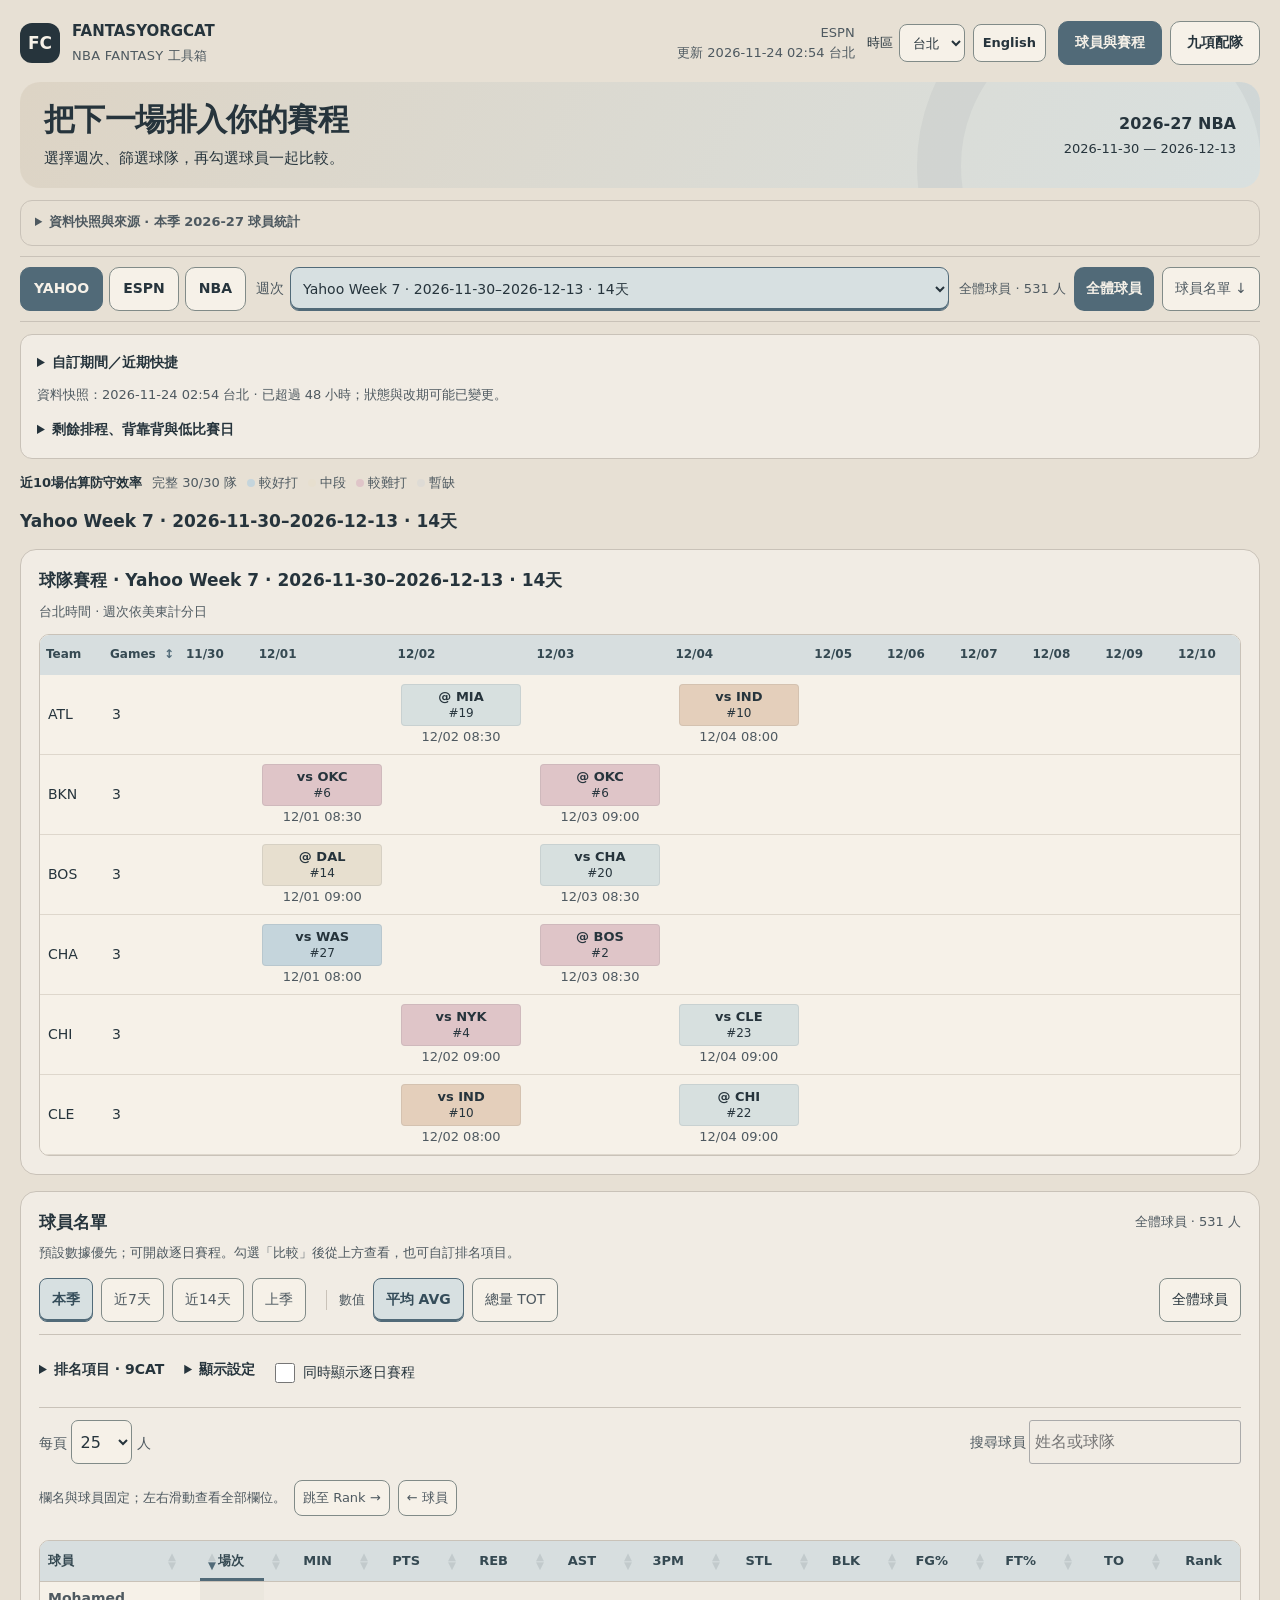
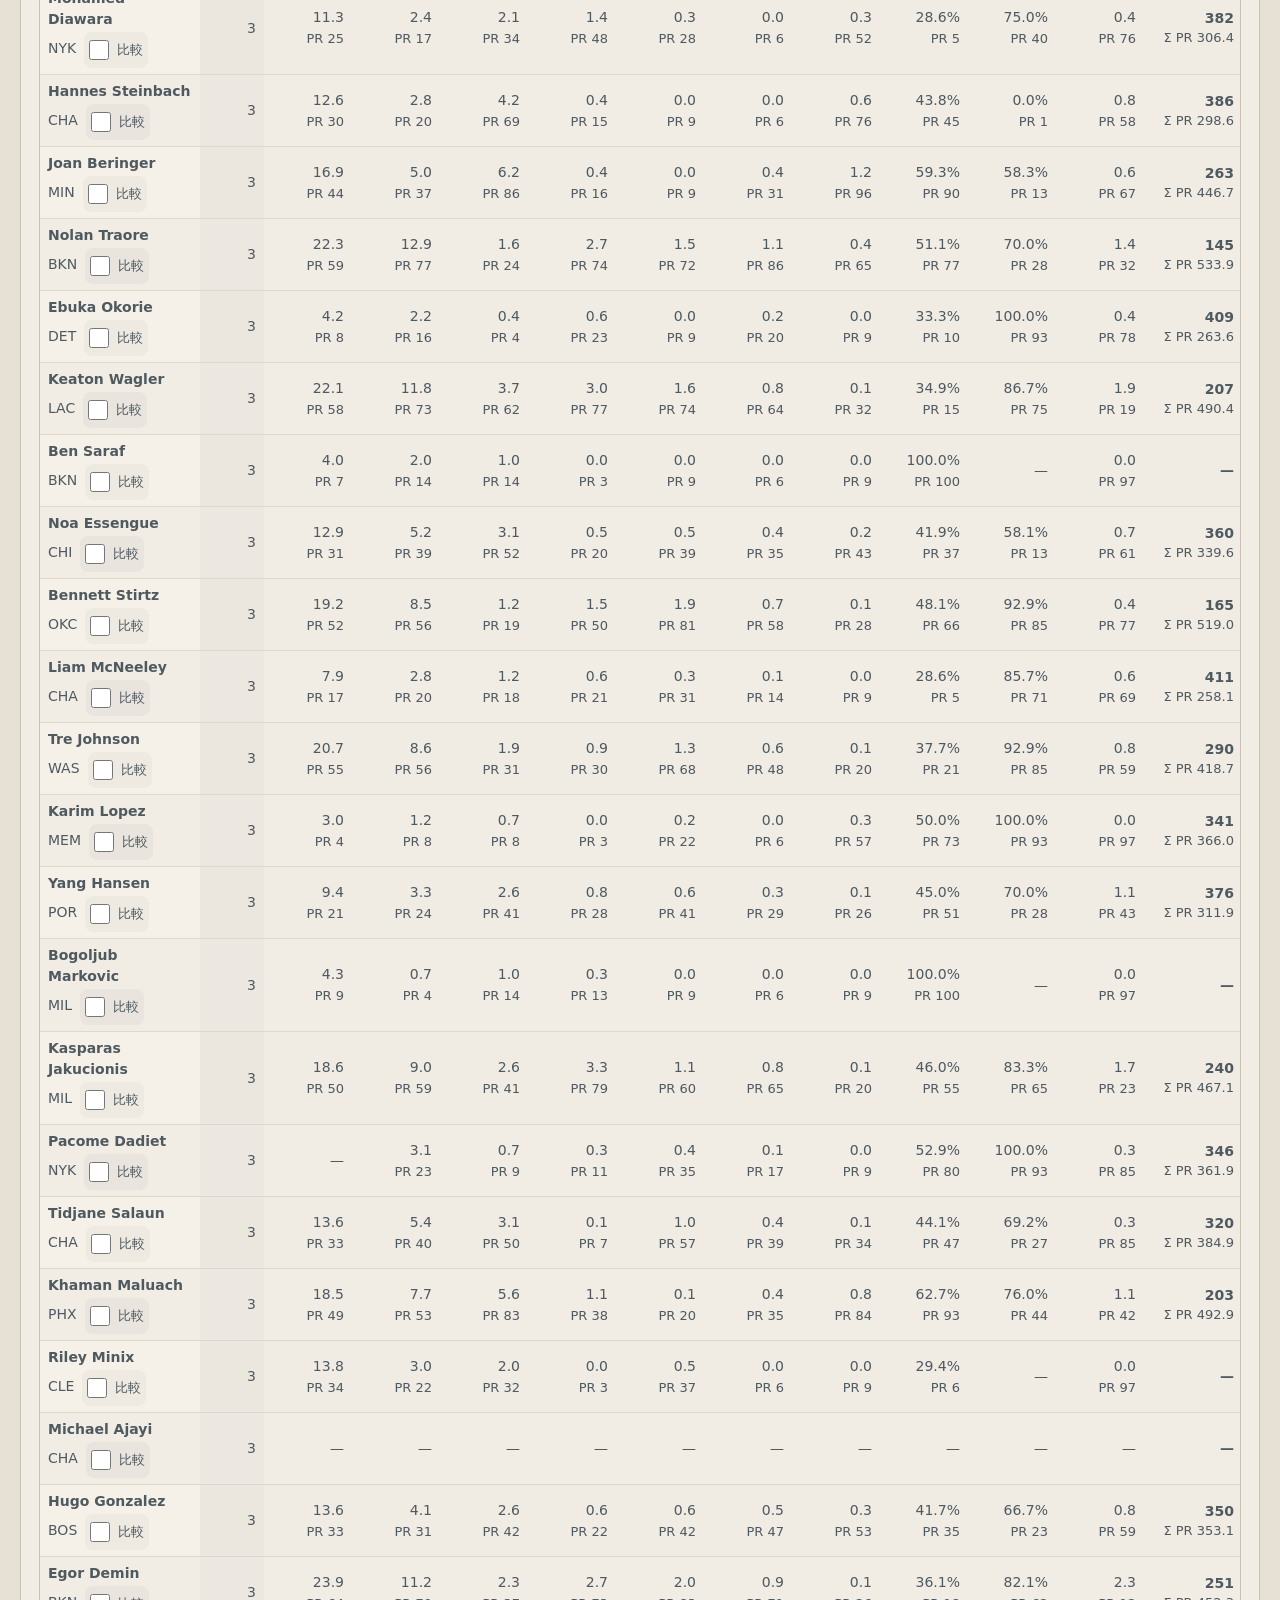
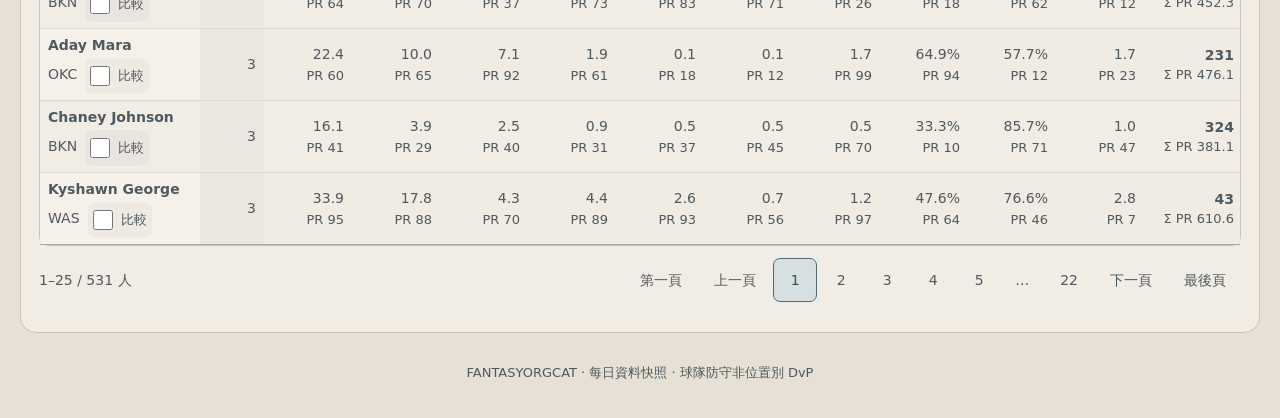
==== commit 19de3a80: "Daily Update: 2026-11-23" ====
--- a/index.html
+++ b/index.html
@@ -1,351 +1,351 @@
-
-    <!DOCTYPE html>
-    <html lang="zh-Hant">
-    <head>
-        <meta charset="utf-8">
-        <meta name="viewport" content="width=device-width,initial-scale=1">
-        <meta http-equiv="Content-Security-Policy" content="default-src 'none'; script-src 'self' 'unsafe-inline'; style-src 'self' 'unsafe-inline'; img-src data:; connect-src 'none'; base-uri 'none'; form-action 'none'">
-        <title>球員與賽程 | FANTASYORGCAT</title>
-        <link rel="stylesheet" type="text/css" href="assets/datatables-2.3.7.min.css" integrity="sha384-iRTWPXZquQySBE9K96fgJXUIrnm8TpdtPAbiCNR+qjpP24qFZw9PHFA91JtWy7Ul">
-        <style>:root{--bg:#e7e0d4;--panel:#f1ece4;--paper:#f6f1e8;--ink:#35434b;--muted:#5e6364;--line:#c9c2b8;--control-line:#818b88;--accent:#516a78;--accent-hover:#435b69;--accent-soft:#d7e0e1;--warm-ink:#735238;--rose-ink:#845d64;--focus:#856044;--radius:16px}
-*{box-sizing:border-box}html{scroll-behavior:smooth}body{margin:0;padding:24px;font-family:Inter,'Segoe UI','Microsoft JhengHei',sans-serif;color:var(--ink);background:var(--bg);font-size:14px}button,input,select{font:inherit;color:inherit}button{cursor:pointer}button:focus-visible,input:focus-visible,select:focus-visible,summary:focus-visible,a:focus-visible{outline:3px solid var(--focus);outline-offset:3px}.container{max-width:1680px;margin:auto}.appbar{display:flex;align-items:center;justify-content:space-between;gap:16px;margin-bottom:22px}.brand{display:flex;align-items:center;gap:12px;font-weight:750;letter-spacing:-.3px}.brand-mark{display:grid;place-items:center;width:40px;height:40px;border-radius:12px;background:var(--ink);color:var(--paper);font-size:17px}.brand small{display:block;color:var(--muted);font-size:11px;font-weight:500;letter-spacing:1px;margin-top:3px}.app-status{font-size:11px;color:var(--muted);text-align:right}.hero{position:relative;overflow:hidden;display:flex;justify-content:space-between;align-items:center;gap:24px;padding:28px 32px;border-radius:20px;background:linear-gradient(115deg,#ddd4c5,#d9e0df);color:var(--ink);margin-bottom:16px}.hero:after{content:'';position:absolute;right:-45px;top:-110px;width:300px;height:300px;border:44px solid #516a7812;border-radius:50%;pointer-events:none}.eyebrow{font-size:10px;letter-spacing:2px;font-weight:700;color:var(--warm-ink);text-transform:uppercase}.hero h1{font-size:clamp(25px,3vw,38px);letter-spacing:-1.3px;line-height:1.2;margin:10px 0}.hero p{color:var(--ink);margin:0;font-size:13px}.hero-meta{position:relative;z-index:1;text-align:right;white-space:nowrap;font-size:12px;color:var(--ink)}.hero-meta strong{display:block;color:var(--ink);font-size:18px;margin-bottom:7px}.metric-grid{display:grid;grid-template-columns:repeat(4,minmax(0,1fr));gap:12px;margin:16px 0}.metric-card{padding:17px 20px;background:var(--panel);border:1px solid var(--line);border-radius:var(--radius)}.metric-card span{display:block;font-size:11px;color:var(--muted);margin-bottom:8px}.metric-card strong{font-size:24px;letter-spacing:-.6px}.metric-card small{font-size:11px;color:var(--muted);margin-left:6px}.data-details{margin:12px 0 18px;border:1px solid var(--line);border-radius:12px;background:#eae4da;font-size:12px;color:var(--muted)}.data-details summary{padding:12px 16px;cursor:pointer;font-weight:600}.data-details p{padding:0 16px;line-height:1.7}.workspace-bar{position:sticky;top:0;z-index:20;display:flex;justify-content:space-between;align-items:center;gap:12px;padding:10px;background:#e7e0d4f5;border-bottom:1px solid var(--line);backdrop-filter:blur(12px);margin-bottom:16px}.tab{display:flex;gap:5px;overflow:auto}.tab button{background:transparent;border:0;white-space:nowrap;color:var(--muted);padding:12px 16px;border-radius:10px;font-size:12px;font-weight:650;transition:.15s}.tab button.active{background:var(--accent);color:var(--paper);box-shadow:0 3px 8px #516a781c}.tab button:hover{background:var(--accent-soft)}.tab button.active:hover{background:var(--accent-hover)}.filter-tools{display:flex;gap:12px;align-items:center;flex-shrink:0}.selection-label{font-size:11px;color:var(--muted)}.global-reset{background:var(--accent);border:0;color:var(--paper);padding:11px 18px;border-radius:10px;font-weight:700;font-size:12px;white-space:nowrap;box-shadow:0 3px 8px #516a781c}.global-reset:hover{background:var(--accent-hover)}.tabcontent{display:none;min-width:0}.team-section,.player-section{background:var(--panel);border:1px solid var(--line);border-radius:var(--radius);padding:18px;margin-bottom:16px;min-width:0;overflow:hidden}h3{margin:0 0 14px;font-size:15px;font-weight:700;letter-spacing:-.3px}h3 small{margin-left:10px;font-size:11px;font-weight:400;color:var(--muted)}.schedule-scroll{max-height:330px;overflow:auto;border-radius:10px;border:1px solid var(--line);background:var(--paper)}.team-section table{font-size:12px}.team-section thead{position:sticky;top:0;z-index:2}.team-row{cursor:pointer}.team-row:hover{background:#e2e8e6!important}.team-row.selected{background:var(--accent-soft)!important;box-shadow:inset 3px 0 var(--accent)}.player-heading{display:flex;align-items:center;justify-content:space-between;gap:12px;margin-bottom:16px}.player-heading h3{margin:0}.player-heading span{font-size:11px;color:var(--muted)}.controls{display:flex;flex-wrap:wrap;align-items:center;gap:6px;margin-bottom:16px;padding-bottom:15px;border-bottom:1px solid var(--line)}.btn-stat{padding:8px 12px;border:1px solid var(--control-line);background:var(--paper);color:var(--muted);border-radius:8px;font-size:11px;white-space:nowrap}.btn-stat.active{background:var(--accent-soft);color:#354d5a;border-color:var(--accent);font-weight:650}.btn-reset{margin-left:auto;padding:8px 12px;border:1px solid var(--control-line);background:var(--paper);color:var(--ink);border-radius:8px;font-size:11px}.btn-reset:hover{background:#e7dfd4}.controls>span{color:var(--muted);font-size:10px}.legend{display:flex;flex-wrap:wrap;align-items:center;gap:10px;color:var(--muted);font-size:11px;margin:14px 0}.dot{height:8px;width:8px;border-radius:50%;display:inline-block;margin-right:4px}.legend b{color:var(--ink);font-weight:600}table{width:100%;border-collapse:collapse;font-size:12px}th{background:#d7dedf;color:#354952;padding:11px 9px;text-align:left;font-size:11px;font-weight:650;white-space:nowrap}td{padding:9px 8px;border-bottom:1px solid #ded7cc;vertical-align:middle}table.dataTable tbody tr{background:var(--paper)}table.dataTable tbody tr:nth-child(even){background:var(--panel)}table.dataTable thead>tr>th{border-bottom:1px solid var(--line)}table.dataTable tbody td:first-child{min-width:140px}.matchup{min-width:64px;max-width:110px;font-size:11px;border:1px solid #35434b18;line-height:1.35!important}.matchup small{font-size:9px;font-weight:500;opacity:1}.player-section .dt-layout-row{gap:12px;font-size:11px;color:var(--muted)}div.dt-container div.dt-layout-row{margin:12px 0}div.dt-container .dt-input{border:1px solid var(--control-line);border-radius:7px;background:var(--paper);padding:7px 9px;color:var(--ink)}div.dt-container .dt-paging .dt-paging-button{border-radius:7px;font-size:11px}div.dt-container .dt-paging .dt-paging-button.current{background:var(--accent-soft);border-color:var(--accent);color:#354d5a!important}.dt-scroll{border:1px solid var(--line);border-radius:10px;overflow:hidden}.dt-scroll-body{background:var(--paper)}hr{display:none}.footer{color:var(--muted);font-size:10px;text-align:center;padding:14px}
-@media(max-width:1000px){body{padding:16px}.workspace-bar{flex-wrap:wrap}.tab{width:100%}.filter-tools{width:100%;justify-content:space-between}.hero{padding:24px}.metric-card{padding:14px}.metric-card strong{font-size:20px}}
-@media(max-width:600px){body{padding:10px;font-size:12px}.appbar{margin:8px 2px 16px}.brand{font-size:12px}.app-status{max-width:130px;font-size:10px}.hero{padding:22px;display:block;border-radius:16px}.hero-meta{text-align:left;margin-top:18px;font-size:11px}.hero-meta strong{display:inline;font-size:13px;margin-right:8px}.metric-grid{grid-template-columns:repeat(2,minmax(0,1fr));gap:8px}.metric-card{padding:13px 15px}.metric-card strong{font-size:21px}.workspace-bar{padding:8px 0}.tab button{padding:10px 12px}.team-section,.player-section{padding:12px;border-radius:12px}.schedule-scroll{max-height:280px}.player-heading{align-items:flex-start}.player-heading span{font-size:10px}.controls{gap:5px}.controls>span{margin-left:5px!important}.btn-stat{padding:8px 10px}.btn-reset{margin-left:0}.legend{font-size:10px;gap:7px}.selection-label{font-size:10px}.global-reset{padding:10px 15px}.data-details{margin-bottom:10px}div.dt-container div.dt-layout-row:not(.dt-layout-table){display:flex;flex-wrap:wrap;justify-content:space-between;gap:10px}div.dt-container div.dt-layout-row:not(.dt-layout-table) .dt-layout-cell{text-align:left;margin:0}.dt-search input{max-width:170px}}
-
-.season-picker{display:flex;align-items:center;gap:8px;color:var(--muted);font-size:11px;flex-shrink:0}.season-picker select{max-width:290px;border:1px solid var(--control-line);border-radius:9px;background:var(--paper);color:var(--ink);padding:10px;font-size:11px}.season-picker select.active{border-color:var(--accent);background:var(--accent-soft)}.workspace-bar .tab{flex:1;min-width:0}.season-picker select:focus-visible{outline:3px solid var(--focus);outline-offset:2px}#season-week-heading{margin:16px 0}#season-week-empty{font-size:12px;color:var(--muted)}@media(max-width:1200px){.workspace-bar{flex-wrap:wrap}.workspace-bar .tab{flex-basis:100%}.season-picker{flex:1}}@media(max-width:600px){.season-picker{width:100%;min-width:0}.season-picker select{flex:1;min-width:0;max-width:none}}
-
-[hidden]{display:none!important}.pick-controls{margin-top:7px;font-size:11px;color:var(--muted)}.pick-controls label{display:flex;align-items:center;gap:4px;cursor:pointer}.pick-controls input{width:15px;height:15px;accent-color:var(--accent)}#comparison-meta{font-size:11px;color:var(--muted);line-height:1.7}.comparison-scroll{overflow:auto;border:1px solid var(--line);border-radius:10px}.comparison-scroll table{min-width:1700px}.comparison-scroll small{display:block;color:var(--muted);font-size:10px}.comparison-scroll td:first-child{min-width:170px}.comparison-scroll td:first-child button{display:block;margin-top:6px}.comparison-matchup{min-width:90px}#comparison-head button{border:0;background:transparent;padding:0;color:inherit;font-weight:700}#comparison-panel select{border:1px solid var(--control-line);border-radius:8px;background:var(--paper);padding:7px}
-
-.comparison-scroll th:first-child,.comparison-scroll td:first-child{position:sticky;left:0;background:var(--panel);z-index:1}.comparison-scroll th:first-child{background:#d7dedf;z-index:2}
-
-.period-tools{padding:14px 16px;margin-bottom:14px;background:var(--panel);border:1px solid var(--line);border-radius:12px;font-size:12px;line-height:1.6}.period-tools p{margin:6px 0;color:var(--muted)}.period-inputs{display:flex;gap:12px;flex-wrap:wrap;align-items:end}.period-inputs label{display:grid;gap:4px;min-width:0}.period-inputs input{max-width:100%;padding:8px;border:1px solid var(--control-line);border-radius:8px;background:var(--paper);color:var(--ink)}.period-tools details{margin-top:8px}.period-tools summary{cursor:pointer;font-weight:650}.period-tools #period-error{color:#885058}.game-time{display:block;max-width:120px;font-size:10px;color:var(--muted);line-height:1.4;margin-top:4px}.period-tools #schedule-freshness{font-size:11px}.period-tools ul{padding-left:20px}.period-tools .schedule-scroll{margin-top:10px}@media(max-width:600px){.period-inputs{gap:8px}.period-inputs label{flex:1;min-width:120px}.period-tools{padding:12px}}
-
-.workspace-bar{flex-wrap:wrap;margin-bottom:10px}.platform-switch{display:flex;gap:6px;flex-shrink:0}.platform-button{min-height:44px;padding:10px 18px;border:1px solid var(--control-line);border-radius:10px;background:var(--paper);color:var(--ink);font-size:12px;font-weight:700}.platform-button.active{background:var(--accent);border-color:var(--accent);color:var(--paper)}.platform-button:disabled{cursor:default;color:var(--muted);background:#ded9d1}.platform-button small{display:block;font-size:9px;font-weight:500}.workspace-bar .season-picker{flex:1;min-width:0}.season-picker select{flex:1;min-width:0;max-width:none;min-height:44px}.platform-note{flex-basis:100%;margin:0 2px;font-size:11px;line-height:1.5;color:var(--muted)}#schedule-extras .tab{margin:8px 0}.period-tools details:first-child{margin-top:0}#custom-period-heading{line-height:1.6}@media(max-width:600px){.platform-switch{width:100%;display:grid;grid-template-columns:repeat(3,minmax(0,1fr))}.platform-button{padding:8px}.workspace-bar .filter-tools{width:100%;min-height:44px}.platform-note{font-size:10px}.season-picker select{font-size:10px}.period-inputs button{min-height:44px}}
-
-/* Interaction states share the muted blue palette; labels and ranks carry meaning. */
-.team-games-sort{border:0;background:transparent;padding:0;min-height:28px;color:inherit;font:inherit;font-weight:650;white-space:nowrap}.team-games-sort [data-games-sort-arrow]{color:var(--accent);margin-left:4px}.team-games-sort:disabled{cursor:default;color:var(--muted)}.team-section table.dataTable thead th[aria-sort="none"]{box-shadow:none}
-#comparison-head button[aria-label*="目前"]{color:var(--accent);text-decoration:underline;text-underline-offset:3px}#comparison-head button[aria-label*="目前升序"]:after{content:' ↑'}#comparison-head button[aria-label*="目前降序"]:after{content:' ↓'}
-.platform-button:not(:disabled):not(.active):hover,.btn-stat:not(.active):hover{background:#e2e8e6;border-color:var(--accent)}.platform-button.active:hover{background:var(--accent-hover)}.platform-button:disabled{color:#555d62;border-style:dashed}.btn-stat.active,.season-picker select.active{box-shadow:inset 0 -2px var(--accent)}.metric-card:nth-child(2) strong{color:var(--warm-ink)}.metric-card:nth-child(4) strong{color:var(--rose-ink)}table.dataTable thead th[aria-sort]{box-shadow:inset 0 -3px var(--accent)}table.dataTable thead>tr>th.dt-ordering-asc span.dt-column-order:before,table.dataTable thead>tr>th.dt-ordering-desc span.dt-column-order:after{color:var(--accent);opacity:1}div.dt-container .dt-paging .dt-paging-button:hover{background:var(--accent)!important;border-color:var(--accent)!important;color:var(--paper)!important}div.dt-container .dt-paging .dt-paging-button.disabled{color:#555d62!important;background:transparent!important}.matchup small{color:var(--ink)}
-
-/* Page scrolling keeps the original DataTables header below the responsive navigation. */
-.player-section,.player-section .dt-scroll{overflow:visible}
-.player-section .dt-scroll-head{position:sticky!important;top:var(--workspace-height,0px);z-index:10;background:#d7dedf;border-radius:9px 9px 0 0}
-.schedule-scroll thead{position:sticky;top:0;z-index:2}
-
-.roto-link{display:inline-block;color:var(--accent);font-size:11px;margin-top:4px;text-underline-offset:3px}
-
-/* Homepage workspace: readable data, clear destinations, compact secondary context. */
-body.dashboard-page{font-family:system-ui,-apple-system,BlinkMacSystemFont,'Segoe UI','Noto Sans TC','Microsoft JhengHei',sans-serif;font-size:15px;font-weight:500;line-height:1.55;--ink:#26343c;--muted:#4e5960;padding:20px}
-body.dashboard-page .container{max-width:1440px}
-body.dashboard-page .appbar{flex-wrap:wrap;gap:12px;margin-bottom:16px}
-body.dashboard-page .brand{font-size:15px;letter-spacing:0}
-body.dashboard-page .brand small{font-size:13px;letter-spacing:.25px}
-body.dashboard-page .app-status{font-size:13px;margin-left:auto}
-body.dashboard-page .site-nav{display:flex;gap:8px}
-body.dashboard-page .site-nav a{display:inline-flex;align-items:center;justify-content:center;min-height:44px;padding:9px 16px;border:1px solid var(--control-line);border-radius:10px;color:var(--ink);background:var(--paper);text-decoration:none;font-size:14px;font-weight:650;white-space:nowrap}
-body.dashboard-page .site-nav a[aria-current="page"]{background:var(--accent);border-color:var(--accent);color:var(--paper)}
-body.dashboard-page .site-nav a:not([aria-current]):hover{background:var(--accent-soft)}
-body.dashboard-page .hero{padding:18px 24px;margin-bottom:12px;gap:16px}
-body.dashboard-page .hero h1{font-size:clamp(24px,2.4vw,32px);letter-spacing:-.6px;margin:0 0 6px;line-height:1.3}
-body.dashboard-page .hero p{font-size:15px;line-height:1.6}
-body.dashboard-page .hero-meta{font-size:13px;line-height:1.6}
-body.dashboard-page .hero-meta strong{font-size:16px;margin-bottom:2px}
-body.dashboard-page .data-details{font-size:13px;line-height:1.7;margin:0 0 10px;background:transparent}
-body.dashboard-page .data-details summary{min-height:44px;padding:10px 14px}
-body.dashboard-page .metric-grid{gap:0;margin:0 14px 12px;border:1px solid var(--line);border-radius:12px;overflow:hidden}
-body.dashboard-page .metric-card{border:0;border-radius:0;border-right:1px solid var(--line);padding:12px 16px}
-body.dashboard-page .metric-card:last-child{border-right:0}
-body.dashboard-page .metric-card :is(span,small){font-size:13px}
-body.dashboard-page .metric-card span{margin-bottom:4px}
-body.dashboard-page .metric-card strong{font-size:22px}
-body.dashboard-page .workspace-bar{gap:10px;padding:10px 0;background:var(--bg);border-top:1px solid var(--line);border-bottom:1px solid var(--line);margin-bottom:12px}
-body.dashboard-page .platform-switch{gap:6px}
-body.dashboard-page .platform-button{font-size:14px;padding:8px 13px}
-body.dashboard-page .platform-button small{font-size:13px}
-body.dashboard-page .season-picker{font-size:14px;gap:6px}
-body.dashboard-page .season-picker select{font-size:14px;padding:8px;min-height:44px}
-body.dashboard-page .filter-tools{gap:8px}
-body.dashboard-page .selection-label{font-size:13px;line-height:1.4}
-body.dashboard-page :is(.global-reset,.btn-stat,.btn-reset,.tab button){font-size:14px;min-height:44px;padding:9px 12px}
-body.dashboard-page .global-reset{box-shadow:none}
-body.dashboard-page #view-comparison{display:inline-flex;align-items:center;background:var(--accent-soft);color:var(--ink);font-weight:650;text-decoration:none}
-body.dashboard-page .period-tools{font-size:14px;line-height:1.65;padding:12px 16px}
-body.dashboard-page :is(.platform-note,.period-tools #schedule-freshness){font-size:13px;line-height:1.6}
-body.dashboard-page .period-tools summary{min-height:32px;display:list-item;padding:4px 0}
-body.dashboard-page h3{font-size:17px;line-height:1.5;letter-spacing:0}
-body.dashboard-page :is(h3 small,.player-heading span,.legend,.footer,.roto-link){font-size:13px;line-height:1.6}
-body.dashboard-page .player-heading{flex-wrap:wrap;gap:10px;margin-bottom:8px}
-body.dashboard-page .player-hint{margin:0 0 14px;font-size:13px;color:var(--muted);line-height:1.6}
-body.dashboard-page .player-section{scroll-margin-top:calc(var(--workspace-height,0px) + 12px)}
-body.dashboard-page .controls{gap:8px;padding-bottom:12px}
-body.dashboard-page .controls>span{font-size:13px}
-body.dashboard-page .stat-divider{margin-left:12px;padding-left:12px;border-left:1px solid var(--line)}
-body.dashboard-page :is(table,.team-section table){font-size:14px;font-variant-numeric:tabular-nums}
-body.dashboard-page th{font-size:13px;padding:12px 10px}
-body.dashboard-page td{padding:11px 10px}
-body.dashboard-page .stat-pr{font-size:13px;color:var(--muted)}
-body.dashboard-page .matchup{min-width:104px;max-width:136px;font-size:14px}
-body.dashboard-page :is(.matchup small,.game-time,.comparison-scroll small){font-size:13px;line-height:1.5}
-body.dashboard-page .game-time{max-width:150px}
-body.dashboard-page .pick-controls{font-size:14px;margin-top:8px}
-body.dashboard-page .pick-controls label{min-height:44px;gap:8px;width:max-content;padding:4px 8px;border-radius:8px;background:#516a780d}
-body.dashboard-page .pick-controls label:has(input:checked){background:var(--accent-soft);font-weight:700}
-body.dashboard-page .pick-controls input{width:20px;height:20px;margin:0}
-body.dashboard-page .player-section .dt-layout-row{font-size:14px;line-height:1.5}
-body.dashboard-page div.dt-container .dt-input{min-height:44px;font-size:16px}
-body.dashboard-page div.dt-container .dt-paging .dt-paging-button{font-size:14px;min-width:44px;min-height:44px}
-body.dashboard-page #comparison-meta{font-size:14px}
-body.dashboard-page #comparison-panel select{min-height:44px;font-size:16px}
-body.dashboard-page #comparison-panel .controls{gap:12px}
-body.dashboard-page #comparison-panel .roto-link{margin:0;text-decoration:none;display:inline-flex;align-items:center}
-@media(max-width:1000px){body.dashboard-page .filter-tools{width:auto;margin-left:auto}body.dashboard-page .workspace-bar .season-picker{flex:1 1 260px}body.dashboard-page .site-nav{flex-basis:100%}body.dashboard-page .site-nav a{flex:1}}
-@media(max-width:600px){body.dashboard-page{padding:10px;font-size:15px}body.dashboard-page .appbar{gap:10px;margin:2px 0 14px}body.dashboard-page .brand{font-size:14px}body.dashboard-page .brand-mark{width:36px;height:36px}body.dashboard-page .app-status{max-width:152px;font-size:13px}body.dashboard-page .site-nav{gap:8px}body.dashboard-page .hero{padding:16px;display:block}body.dashboard-page .hero p{font-size:14px}body.dashboard-page .hero-meta{margin-top:8px;text-align:left;font-size:13px;white-space:normal}body.dashboard-page .hero-meta strong{display:inline;margin-right:8px;font-size:14px}body.dashboard-page .metric-card{padding:10px 12px}body.dashboard-page .metric-card:nth-child(2){border-right:0}body.dashboard-page .metric-card:nth-child(-n+2){border-bottom:1px solid var(--line)}body.dashboard-page .workspace-bar{gap:8px;padding:8px 0}body.dashboard-page .platform-switch{display:flex;width:auto}body.dashboard-page .platform-button{padding:8px 12px}body.dashboard-page .workspace-bar .season-picker{flex-basis:100%}body.dashboard-page .filter-tools{width:100%;margin:0;gap:6px;justify-content:flex-start;flex-wrap:wrap}body.dashboard-page .selection-label{margin-right:auto;max-width:90px}body.dashboard-page .filter-tools :is(.global-reset,.btn-stat){padding:8px;font-size:13px}body.dashboard-page .period-tools{padding:10px 12px}body.dashboard-page .team-section,body.dashboard-page .player-section{padding:12px}body.dashboard-page h3 small{display:block;margin:3px 0 0}body.dashboard-page .player-heading span{max-width:50%;text-align:right}body.dashboard-page .stat-divider{margin-left:0!important;padding-left:0;border-left:0;flex-basis:100%}body.dashboard-page .controls{gap:6px}body.dashboard-page .btn-reset{margin-left:auto}body.dashboard-page .legend{gap:8px;margin:12px 0}body.dashboard-page .dt-search input{max-width:200px}body.dashboard-page .player-section .dt-layout-row{gap:10px}body.dashboard-page .footer{font-size:13px}}
-@media(prefers-reduced-motion:reduce){html:has(body.dashboard-page){scroll-behavior:auto}body.dashboard-page *{transition:none!important}}
-body.dashboard-page .filter-tools .selection-label{max-width:none;flex:1;min-width:0}
-body.dashboard-page .player-section .dt-scroll-head th:first-child{position:sticky;left:0;z-index:3;box-shadow:1px 0 var(--line)}
-body.dashboard-page .player-section .dt-scroll-body>table>tbody>tr>td:first-child{position:sticky;left:0;z-index:1;min-width:140px;max-width:180px;background:var(--paper);box-shadow:1px 0 var(--line)}
-body.dashboard-page .player-section .dt-scroll-body>table>tbody>tr:nth-child(even)>td:first-child{background:var(--panel)}
-body.dashboard-page .stat-pr,body.dashboard-page .comparison-scroll small{white-space:nowrap}
-@media(max-width:360px){body.dashboard-page .app-status{max-width:none;flex-basis:100%;text-align:left}}
-
-/* Stable data-first workspace. Schedule defaults to 84px (120px × 70%). */
-body.dashboard-page{--table-font:14px;--table-padding:6px;--schedule-width:84px}
-body.dashboard-page :is(.player-section table,.team-section table){font-size:var(--table-font);font-variant-numeric:tabular-nums}
-body.dashboard-page .player-section .dt-scroll :is(th,td){overflow-wrap:normal;white-space:nowrap;padding:var(--table-padding) 8px;box-sizing:border-box}
-body.dashboard-page .player-section .dt-scroll th{font-size:13px;padding:10px 20px 10px 8px}
-body.dashboard-page .player-section .dt-scroll :is(th,td):first-child{white-space:normal;overflow-wrap:anywhere;min-width:0;max-width:none}
-body.dashboard-page .player-section .dt-scroll tbody td:not(:first-child){text-align:right}
-body.dashboard-page .player-section .dt-scroll tbody td:has(.matchup){text-align:left;white-space:normal}
-body.dashboard-page .player-section .dt-scroll td.stat-pr{white-space:nowrap}
-body.dashboard-page .stat-pr,body.dashboard-page .rank-sum{font-size:max(13px,calc(var(--table-font) - 1px));line-height:1.4;font-weight:400;color:var(--muted)}
-body.dashboard-page .rank-sum{display:block;white-space:nowrap}
-body.dashboard-page .rank-value{font-weight:700}
-body.dashboard-page .pick-controls{margin-top:4px}
-body.dashboard-page .pick-controls label{padding:2px 5px;min-height:36px;font-size:13px}
-body.dashboard-page .matchup{width:100%;min-width:0;max-width:none;font-size:13px;padding:4px!important;white-space:normal;overflow-wrap:anywhere}
-body.dashboard-page .matchup small{font-size:12px;line-height:1.35}
-body.dashboard-page .game-time{max-width:none;font-size:12px;line-height:1.4;white-space:normal;overflow-wrap:anywhere}
-body.dashboard-page .team-section .schedule-scroll{width:max-content;max-width:100%}
-body.dashboard-page .team-section :is(th,td){padding:var(--table-padding) 6px;min-width:0!important;white-space:normal}
-body.dashboard-page .team-section th{font-size:12px;white-space:nowrap}
-body.dashboard-page .table-toolbar{display:flex;flex-wrap:wrap;gap:8px 20px;align-items:flex-start;padding:0 0 12px;border-bottom:1px solid var(--line);font-size:14px}
-body.dashboard-page .table-options{min-width:0;max-width:100%;flex:0 1 auto}
-body.dashboard-page .table-options[open]{flex-basis:100%;order:3;padding:12px;background:var(--paper);border:1px solid var(--line);border-radius:10px}
-body.dashboard-page .table-options summary{padding:8px 0;min-height:40px;cursor:pointer;font-weight:650}
-body.dashboard-page .table-options p{font-size:13px;line-height:1.6;margin:8px 0 0}
-body.dashboard-page .table-options button{margin:6px 8px 0 0}
-body.dashboard-page .rank-choices{display:flex;flex-wrap:wrap;gap:4px 10px;margin:8px 0;border:0;padding:0}
-body.dashboard-page .rank-choices legend{font-size:13px;margin-bottom:4px;color:var(--muted)}
-body.dashboard-page :is(.rank-choices label,.schedule-toggle){display:flex;gap:8px;align-items:center;min-height:44px;cursor:pointer}
-body.dashboard-page .rank-choices label{border:1px solid var(--line);border-radius:8px;padding:6px 10px}
-body.dashboard-page .rank-choices label:has(:checked){background:var(--accent-soft);border-color:var(--accent)}
-body.dashboard-page :is(.rank-choices,.schedule-toggle) input{width:20px;height:20px;margin:0;accent-color:var(--accent);flex-shrink:0}
-body.dashboard-page .display-controls{display:flex;flex-wrap:wrap;gap:12px 24px}
-body.dashboard-page .display-controls label{display:grid;grid-template-columns:1fr auto;gap:6px;max-width:100%;width:240px}
-body.dashboard-page .display-controls input{grid-column:1;min-width:0;width:100%;accent-color:var(--accent);min-height:32px}
-body.dashboard-page .display-controls output{grid-column:2;grid-row:2;align-self:center;font-variant-numeric:tabular-nums}
-body.dashboard-page .table-x-scroll{overflow-x:auto;overflow-y:hidden;height:20px;max-width:100%;scrollbar-color:var(--accent) var(--panel)}
-body.dashboard-page .table-x-scroll>div{height:1px}
-body.dashboard-page .table-scroll-hint{display:flex;gap:8px;flex-wrap:wrap;align-items:center;font-size:13px;color:var(--muted);padding:4px 0}
-body.dashboard-page .table-scroll-hint button{font-size:13px;min-height:36px;padding:4px 8px}
-@media(max-width:600px){body.dashboard-page .table-toolbar{gap:4px 16px}body.dashboard-page .display-controls label{width:100%}body.dashboard-page .table-options[open]{padding:10px}body.dashboard-page .table-scroll-hint span{flex-basis:100%}}
-/* Finished fixed desktop grid; narrow screens scroll the same grid. */
-body.dashboard-page .container{max-width:1280px}
-body.dashboard-page .player-section .dt-scroll th:not(:first-child){text-align:right}
-body.dashboard-page .player-section .dt-scroll .pick-controls{display:inline-flex;vertical-align:middle;margin:2px 0 0 8px}
-body.dashboard-page .team-section{width:fit-content;max-width:100%}
-@media(max-width:600px){
- body.dashboard-page .player-hint,body.dashboard-page .stat-divider{display:none}
- body.dashboard-page .player-section .dt-layout-row:not(.dt-layout-table){display:flex!important;align-items:center;gap:8px;margin:8px 0}
- body.dashboard-page .player-section .dt-layout-row:not(.dt-layout-table) .dt-layout-cell{padding:0;flex:0 1 auto}
- body.dashboard-page .player-section .dt-length{white-space:nowrap}
- body.dashboard-page .player-section .dt-search{display:flex;align-items:center;gap:6px}
- body.dashboard-page .player-section .dt-search input{width:140px;margin:0}
- body.dashboard-page .table-scroll-hint{gap:4px}
-}
-/* Restored full-width schedule, compact games and six complete visible team rows. */
-body.dashboard-page .team-section{width:100%;max-width:100%}
-body.dashboard-page .team-section .schedule-scroll{width:100%;max-width:100%;max-height:none;height:478px}
-body.dashboard-page .team-section tbody tr{height:80px}
-body.dashboard-page .team-section td{height:80px;padding:6px 8px}
-body.dashboard-page .team-section .matchup{width:100%;min-width:64px;max-width:120px;margin:auto;line-height:1.2!important}
-body.dashboard-page .team-section .game-time{white-space:nowrap;text-align:center;line-height:1.25;margin-top:3px;font-size:13px}
-body.dashboard-page .schedule-zone-note{margin:-6px 0 12px;font-size:13px;color:var(--muted)}
-.site-preferences{display:flex;align-items:center;gap:8px;font-size:13px}
-.site-preferences label{display:flex;align-items:center;gap:6px}
-.site-preferences :is(select,button){font:inherit;color:var(--ink);min-height:38px;padding:6px 9px;background:var(--paper);border:1px solid var(--control-line);border-radius:8px}
-.site-preferences button{font-weight:650;white-space:nowrap}
-.site-preferences small{font-size:12px;max-width:200px}
-@media(max-width:600px){.site-preferences{flex-wrap:wrap;gap:8px;width:100%}.site-preferences :is(select,button){min-height:44px}.site-preferences label{flex:1}.site-preferences select{flex:1;min-width:0}body.dashboard-page .app-status{margin-left:auto}}
-</style>
-        <script type="text/javascript" charset="utf8" src="assets/jquery-3.7.1.min.js" integrity="sha384-1H217gwSVyLSIfaLxHbE7dRb3v4mYCKbpQvzx0cegeju1MVsGrX5xXxAvs/HgeFs"></script>
-        <script type="text/javascript" charset="utf8" src="assets/datatables-2.3.7.min.js" integrity="sha384-Lo2E+ASlyar6zUXt6sPEy5uaDGtDGHXo300rohaW4/AV26JdoLBT9zhcOhV8BtL8"></script>
-        <script src="report_data.js"></script>
-<script src="data_codec.js"></script>
-<script src="report.js"></script>
-<script src="site_ui.js"></script>
-<script src="team_tools.js"></script>
-<script src="player_tools.js"></script>
-<script src="schedule_tools.js"></script>
-<script src="table_tools.js"></script>
-    </head>
-    <body class="dashboard-page">
-        <div class="container">
-            <header class="appbar"><div class="brand"><span class="brand-mark">FC</span><div>FANTASYORGCAT<small>NBA FANTASY 工具箱</small></div></div><div class="app-status">ESPN<br>更新 2026-11-23 17:29 UTC</div><div class="site-preferences" data-site-preferences></div><nav class="site-nav" aria-label="網站導覽"><a href="index.html" aria-current="page">球員與賽程</a><a href="roto.html">九項配隊</a></nav></header>
-            <section class="hero"><div><h1>把下一場排入你的賽程</h1><p>選擇週次、篩選球隊，再勾選球員一起比較。</p></div><div class="hero-meta"><strong>2026-27 NBA</strong><span id="hero-period-range">2026-11-23 — 2026-12-20</span></div></section>
-            <details class="data-details"><summary>資料快照與來源 · 本季 2026-27 球員統計</summary><div class="metric-grid">
-                <div class="metric-card"><span>現役球員</span><strong>528</strong><small>人</small></div>
-                <div class="metric-card"><span>四週賽程</span><strong>146</strong><small>場</small></div>
-                <div class="metric-card"><span>防守資料 · 截至 2026-11-22</span><strong>30<small>/ 30 隊</small></strong></div>
-                <div class="metric-card"><span>上季 PR 母體</span><strong>578</strong><small>人</small></div>
-            </div><p class="data-notice">選週只切換賽程，統計與PR維持報告更新時的資料。 NBA 賽程週採美東週一至週日，首場當季例行賽所在週為 Week 1；Yahoo 採經核對的當季公開預設週表；ESPN 採已核實當季的全季 Weekly 週曆，未核實球季不開放。聯盟 matchup／季後賽日期可自訂。近1週從今天起至週日。僅列來源已公布日期，尚未排定賽事不虛構；無比賽週仍保留。 報告產生時間：2026-11-23 17:29 UTC。ESPN 球員資料：當季 2026-27，上季 2025-26 例行賽來源期間至 2026-04-13。近期窗口為美東日期 2026-11-23 前完整7／14天。球隊／球員名單取自本次 ESPN roster；週次依美東計分日；賽事日期與時間依所選時區顯示，四週範圍 2026-11-23–2026-12-20。各期 PR 母體：當季 474、近7天 398、近14天 433、上季 578 位有出賽球員。 ESPN/NBA資料再散布授權仍未確認。</p><p class="defense-notice">近10場估算防守效率：固定使用 ESPN，當季不足十場接續上季例行賽。估算回合＝對手 FGA＋0.4×FTA－進攻籃板＋總失誤；每百估算回合失分越低，排名越前。完整球隊 30/30，最新比賽 2026-11-22。這是估算值；不足十場或缺少必要欄位以 n/10 標示，不列排名，也不以第十一場補替。</p></details>
-            <div class="workspace-bar"><nav class="platform-switch" aria-label="週次類型"><button type="button" class="platform-button" data-platform="YAHOO" aria-pressed="false" aria-describedby="platform-note" >YAHOO</button><button type="button" class="platform-button" data-platform="ESPN" aria-pressed="false" aria-describedby="platform-note" >ESPN</button><button type="button" class="platform-button" data-platform="NBA" aria-pressed="false" aria-describedby="platform-note" >NBA</button></nav><label class="season-picker" for="season-week">週次<select id="season-week" onchange="selectSeasonWeek(this.value)" aria-describedby="platform-note"><option value="">選擇週次</option></select></label><div class="filter-tools"><span id="active-selection" class="selection-label" role="status">全體球員</span><button id="show-all-players" class="global-reset" onclick="resetActiveTeamFilter()" aria-pressed="true" title="清除球隊與搜尋，保留統計期間及AVG/TOT">全體球員</button><button id="jump-players" type="button" class="btn-stat">球員名單 ↓</button><a id="view-comparison" href="#comparison-panel" class="btn-stat" hidden>比較 0 人</a></div></div>
-            <section class="period-tools" aria-label="賽程資訊"><details id="schedule-extras"><summary>自訂期間／近期快捷</summary><p id="platform-note" class="platform-note" role="status"></p><nav class="tab" aria-label="近期週次"><button class='tablinks' onclick="openWeek(event, 'Week1')" id='defaultOpen'>近1週 (11/23 - 11/29)</button><button class='tablinks' onclick="openWeek(event, 'Week2')" id=''>近2週 (11/30 - 12/06)</button><button class='tablinks' onclick="openWeek(event, 'Week3')" id=''>近3週 (12/07 - 12/13)</button><button class='tablinks' onclick="openWeek(event, 'Week4')" id=''>近4週 (12/14 - 12/20)</button></nav><p>美東日期，含迄日；可依自己的聯盟設定輸入 1–31 天。</p><div class="period-inputs"><label>起日（美東）<input id="period-start" type="date" value="2026-11-23"></label><label>迄日（含，美東）<input id="period-end" type="date" value="2026-11-29"></label><button id="apply-custom-period" class="btn-stat" type="button">套用自訂期間</button></div><p id="period-error" role="alert" hidden></p></details><p id="schedule-freshness" role="status"></p><details id="schedule-metrics"><summary>剩餘排程、背靠背與低比賽日</summary><p>依目前快照與瀏覽時間計算球隊排程；未套用傷病、陣容、位置或 GP 上限，不代表可用上場場次。低比賽日指美東當日全聯盟 1–5 場。</p><p id="schedule-period-context"></p><div id="schedule-insights" class="schedule-scroll"></div><div id="schedule-pending"></div></details></section>
-            <div class="legend"><b>近10場估算防守效率</b><span>完整 30/30 隊</span><span><i class="dot" style="background:#c5d5dc"></i>較好打</span><span><i class="dot" style="background:#e7dfcf"></i>中段</span><span><i class="dot" style="background:#dfc5c8"></i>較難打</span><span><i class="dot" style="background:#dedbd5"></i>暫缺</span></div>
-            <section id="comparison-panel" class="player-section" hidden><div class="player-heading"><h3>球員比較</h3><button id="clear-comparison" type="button" class="btn-stat">清空比較</button><a id="open-roto" href="roto.html" target="_blank" rel="noopener" class="btn-stat roto-link">用勾選配隊 ↗</a></div><div class="controls"><label>統計期間 <select id="comparison-period"><option value="season">本季</option><option value="l7">近7天</option><option value="l14">近14天</option><option value="ls">上季</option></select></label><label>顯示 <select id="comparison-mode"><option value="avg">平均 AVG</option><option value="tot">總量 TOT</option></select></label></div><p id="comparison-meta"></p><div class="comparison-scroll"><table id="comparison-table"><thead id="comparison-head"></thead><tbody id="comparison-body"></tbody></table></div></section>
-            <div id='Week1' class='tabcontent'><hr>
-        <div class="player-section"><div class="player-heading"><h3>球員名單</h3><span id="selectionW1">全體球員</span></div>
-            <p class="player-hint">預設數據優先；可開啟逐日賽程。勾選「比較」後從上方查看，也可自訂排名項目。</p>
-            <div class="controls">
-                <button class="btn-stat active" data-period="Season" onclick="switchStats('Season', 'W1')">本季</button>
-                <button class="btn-stat" data-period="L7" onclick="switchStats('L7', 'W1')">近7天</button>
-                <button class="btn-stat" data-period="L14" onclick="switchStats('L14', 'W1')">近14天</button>
-                <button class="btn-stat" data-period="LS" onclick="switchStats('LS', 'W1')">上季</button>
-                <span class="stat-divider">數值</span>
-                <button class="btn-stat active" aria-pressed="true" data-mode="AVG" onclick="switchDisplayMode('AVG', 'W1')">平均 AVG</button>
-                <button class="btn-stat" aria-pressed="false" data-mode="TOT" onclick="switchDisplayMode('TOT', 'W1')">總量 TOT</button>
-                <button class="btn-reset" onclick="resetTeamFilter('W1')">全體球員</button>
-            </div>
-            <table id="playerTableW1" class="display" style="width:100%">
-                <thead>
-                    <tr>
-                        <th>Player</th>
-                        <th>Team</th> <!-- Hidden column for filtering -->
-                        <th>Games</th>
-                        <th data-schedule-day="0">Mon (11/23)</th><th data-schedule-day="1">Tue (11/24)</th><th data-schedule-day="2">Wed (11/25)</th><th data-schedule-day="3">Thu (11/26)</th><th data-schedule-day="4">Fri (11/27)</th><th data-schedule-day="5">Sat (11/28)</th><th data-schedule-day="6">Sun (11/29)</th>
-                        <!-- Season Stats Headers (AVG / TOT) -->
-                        <th class="stat-season stat-avg" title="">MIN</th><th class="stat-season stat-avg" title="">PTS</th><th class="stat-season stat-avg" title="">REB</th><th class="stat-season stat-avg" title="">AST</th><th class="stat-season stat-avg" title="">3PM</th><th class="stat-season stat-avg" title="">STL</th><th class="stat-season stat-avg" title="">BLK</th><th class="stat-season stat-avg" title="">FG%</th><th class="stat-season stat-avg" title="">FT%</th><th class="stat-season stat-avg" title="失誤越少PR越高">TO</th><th class="stat-season stat-avg rank-season-avg" title="">Rank</th>
-                        <th class="stat-season stat-tot" style="display:none" title="">MIN</th><th class="stat-season stat-tot" style="display:none" title="">PTS</th><th class="stat-season stat-tot" style="display:none" title="">REB</th><th class="stat-season stat-tot" style="display:none" title="">AST</th><th class="stat-season stat-tot" style="display:none" title="">3PM</th><th class="stat-season stat-tot" style="display:none" title="">STL</th><th class="stat-season stat-tot" style="display:none" title="">BLK</th><th class="stat-season stat-tot" style="display:none" title="">FG%</th><th class="stat-season stat-tot" style="display:none" title="">FT%</th><th class="stat-season stat-tot" style="display:none" title="失誤越少PR越高">TO</th><th class="stat-season stat-tot rank-season-tot" style="display:none" title="">Rank</th>
-                        <!-- L7 Stats Headers (AVG / TOT) -->
-                        <th class="stat-l7 stat-avg" style="display:none" title="">MIN</th><th class="stat-l7 stat-avg" style="display:none" title="">PTS</th><th class="stat-l7 stat-avg" style="display:none" title="">REB</th><th class="stat-l7 stat-avg" style="display:none" title="">AST</th><th class="stat-l7 stat-avg" style="display:none" title="">3PM</th><th class="stat-l7 stat-avg" style="display:none" title="">STL</th><th class="stat-l7 stat-avg" style="display:none" title="">BLK</th><th class="stat-l7 stat-avg" style="display:none" title="">FG%</th><th class="stat-l7 stat-avg" style="display:none" title="">FT%</th><th class="stat-l7 stat-avg" style="display:none" title="失誤越少PR越高">TO</th><th class="stat-l7 stat-avg rank-l7-avg" style="display:none" title="">Rank</th>
-                        <th class="stat-l7 stat-tot" style="display:none" title="">MIN</th><th class="stat-l7 stat-tot" style="display:none" title="">PTS</th><th class="stat-l7 stat-tot" style="display:none" title="">REB</th><th class="stat-l7 stat-tot" style="display:none" title="">AST</th><th class="stat-l7 stat-tot" style="display:none" title="">3PM</th><th class="stat-l7 stat-tot" style="display:none" title="">STL</th><th class="stat-l7 stat-tot" style="display:none" title="">BLK</th><th class="stat-l7 stat-tot" style="display:none" title="">FG%</th><th class="stat-l7 stat-tot" style="display:none" title="">FT%</th><th class="stat-l7 stat-tot" style="display:none" title="失誤越少PR越高">TO</th><th class="stat-l7 stat-tot rank-l7-tot" style="display:none" title="">Rank</th>
-                        <!-- L14 Stats Headers (AVG / TOT) -->
-                        <th class="stat-l14 stat-avg" style="display:none" title="">MIN</th><th class="stat-l14 stat-avg" style="display:none" title="">PTS</th><th class="stat-l14 stat-avg" style="display:none" title="">REB</th><th class="stat-l14 stat-avg" style="display:none" title="">AST</th><th class="stat-l14 stat-avg" style="display:none" title="">3PM</th><th class="stat-l14 stat-avg" style="display:none" title="">STL</th><th class="stat-l14 stat-avg" style="display:none" title="">BLK</th><th class="stat-l14 stat-avg" style="display:none" title="">FG%</th><th class="stat-l14 stat-avg" style="display:none" title="">FT%</th><th class="stat-l14 stat-avg" style="display:none" title="失誤越少PR越高">TO</th><th class="stat-l14 stat-avg rank-l14-avg" style="display:none" title="">Rank</th>
-                        <th class="stat-l14 stat-tot" style="display:none" title="">MIN</th><th class="stat-l14 stat-tot" style="display:none" title="">PTS</th><th class="stat-l14 stat-tot" style="display:none" title="">REB</th><th class="stat-l14 stat-tot" style="display:none" title="">AST</th><th class="stat-l14 stat-tot" style="display:none" title="">3PM</th><th class="stat-l14 stat-tot" style="display:none" title="">STL</th><th class="stat-l14 stat-tot" style="display:none" title="">BLK</th><th class="stat-l14 stat-tot" style="display:none" title="">FG%</th><th class="stat-l14 stat-tot" style="display:none" title="">FT%</th><th class="stat-l14 stat-tot" style="display:none" title="失誤越少PR越高">TO</th><th class="stat-l14 stat-tot rank-l14-tot" style="display:none" title="">Rank</th>
-                        <!-- Last Season Stats Headers (AVG / TOT) -->
-                        <th class="stat-ls stat-avg" style="display:none" title="">MIN</th><th class="stat-ls stat-avg" style="display:none" title="">PTS</th><th class="stat-ls stat-avg" style="display:none" title="">REB</th><th class="stat-ls stat-avg" style="display:none" title="">AST</th><th class="stat-ls stat-avg" style="display:none" title="">3PM</th><th class="stat-ls stat-avg" style="display:none" title="">STL</th><th class="stat-ls stat-avg" style="display:none" title="">BLK</th><th class="stat-ls stat-avg" style="display:none" title="">FG%</th><th class="stat-ls stat-avg" style="display:none" title="">FT%</th><th class="stat-ls stat-avg" style="display:none" title="失誤越少PR越高">TO</th><th class="stat-ls stat-avg rank-ls-avg" style="display:none" title="">Rank</th>
-                        <th class="stat-ls stat-tot" style="display:none" title="">MIN</th><th class="stat-ls stat-tot" style="display:none" title="">PTS</th><th class="stat-ls stat-tot" style="display:none" title="">REB</th><th class="stat-ls stat-tot" style="display:none" title="">AST</th><th class="stat-ls stat-tot" style="display:none" title="">3PM</th><th class="stat-ls stat-tot" style="display:none" title="">STL</th><th class="stat-ls stat-tot" style="display:none" title="">BLK</th><th class="stat-ls stat-tot" style="display:none" title="">FG%</th><th class="stat-ls stat-tot" style="display:none" title="">FT%</th><th class="stat-ls stat-tot" style="display:none" title="失誤越少PR越高">TO</th><th class="stat-ls stat-tot rank-ls-tot" style="display:none" title="">Rank</th>
-                    </tr>
-                </thead>
-                <tbody>
-        </tbody></table></div></div><div id='Week2' class='tabcontent'><hr>
-        <div class="player-section"><div class="player-heading"><h3>球員名單</h3><span id="selectionW2">全體球員</span></div>
-            <p class="player-hint">預設數據優先；可開啟逐日賽程。勾選「比較」後從上方查看，也可自訂排名項目。</p>
-            <div class="controls">
-                <button class="btn-stat active" data-period="Season" onclick="switchStats('Season', 'W2')">本季</button>
-                <button class="btn-stat" data-period="L7" onclick="switchStats('L7', 'W2')">近7天</button>
-                <button class="btn-stat" data-period="L14" onclick="switchStats('L14', 'W2')">近14天</button>
-                <button class="btn-stat" data-period="LS" onclick="switchStats('LS', 'W2')">上季</button>
-                <span class="stat-divider">數值</span>
-                <button class="btn-stat active" aria-pressed="true" data-mode="AVG" onclick="switchDisplayMode('AVG', 'W2')">平均 AVG</button>
-                <button class="btn-stat" aria-pressed="false" data-mode="TOT" onclick="switchDisplayMode('TOT', 'W2')">總量 TOT</button>
-                <button class="btn-reset" onclick="resetTeamFilter('W2')">全體球員</button>
-            </div>
-            <table id="playerTableW2" class="display" style="width:100%">
-                <thead>
-                    <tr>
-                        <th>Player</th>
-                        <th>Team</th> <!-- Hidden column for filtering -->
-                        <th>Games</th>
-                        <th data-schedule-day="0">Mon (11/30)</th><th data-schedule-day="1">Tue (12/01)</th><th data-schedule-day="2">Wed (12/02)</th><th data-schedule-day="3">Thu (12/03)</th><th data-schedule-day="4">Fri (12/04)</th><th data-schedule-day="5">Sat (12/05)</th><th data-schedule-day="6">Sun (12/06)</th>
-                        <!-- Season Stats Headers (AVG / TOT) -->
-                        <th class="stat-season stat-avg" title="">MIN</th><th class="stat-season stat-avg" title="">PTS</th><th class="stat-season stat-avg" title="">REB</th><th class="stat-season stat-avg" title="">AST</th><th class="stat-season stat-avg" title="">3PM</th><th class="stat-season stat-avg" title="">STL</th><th class="stat-season stat-avg" title="">BLK</th><th class="stat-season stat-avg" title="">FG%</th><th class="stat-season stat-avg" title="">FT%</th><th class="stat-season stat-avg" title="失誤越少PR越高">TO</th><th class="stat-season stat-avg rank-season-avg" title="">Rank</th>
-                        <th class="stat-season stat-tot" style="display:none" title="">MIN</th><th class="stat-season stat-tot" style="display:none" title="">PTS</th><th class="stat-season stat-tot" style="display:none" title="">REB</th><th class="stat-season stat-tot" style="display:none" title="">AST</th><th class="stat-season stat-tot" style="display:none" title="">3PM</th><th class="stat-season stat-tot" style="display:none" title="">STL</th><th class="stat-season stat-tot" style="display:none" title="">BLK</th><th class="stat-season stat-tot" style="display:none" title="">FG%</th><th class="stat-season stat-tot" style="display:none" title="">FT%</th><th class="stat-season stat-tot" style="display:none" title="失誤越少PR越高">TO</th><th class="stat-season stat-tot rank-season-tot" style="display:none" title="">Rank</th>
-                        <!-- L7 Stats Headers (AVG / TOT) -->
-                        <th class="stat-l7 stat-avg" style="display:none" title="">MIN</th><th class="stat-l7 stat-avg" style="display:none" title="">PTS</th><th class="stat-l7 stat-avg" style="display:none" title="">REB</th><th class="stat-l7 stat-avg" style="display:none" title="">AST</th><th class="stat-l7 stat-avg" style="display:none" title="">3PM</th><th class="stat-l7 stat-avg" style="display:none" title="">STL</th><th class="stat-l7 stat-avg" style="display:none" title="">BLK</th><th class="stat-l7 stat-avg" style="display:none" title="">FG%</th><th class="stat-l7 stat-avg" style="display:none" title="">FT%</th><th class="stat-l7 stat-avg" style="display:none" title="失誤越少PR越高">TO</th><th class="stat-l7 stat-avg rank-l7-avg" style="display:none" title="">Rank</th>
-                        <th class="stat-l7 stat-tot" style="display:none" title="">MIN</th><th class="stat-l7 stat-tot" style="display:none" title="">PTS</th><th class="stat-l7 stat-tot" style="display:none" title="">REB</th><th class="stat-l7 stat-tot" style="display:none" title="">AST</th><th class="stat-l7 stat-tot" style="display:none" title="">3PM</th><th class="stat-l7 stat-tot" style="display:none" title="">STL</th><th class="stat-l7 stat-tot" style="display:none" title="">BLK</th><th class="stat-l7 stat-tot" style="display:none" title="">FG%</th><th class="stat-l7 stat-tot" style="display:none" title="">FT%</th><th class="stat-l7 stat-tot" style="display:none" title="失誤越少PR越高">TO</th><th class="stat-l7 stat-tot rank-l7-tot" style="display:none" title="">Rank</th>
-                        <!-- L14 Stats Headers (AVG / TOT) -->
-                        <th class="stat-l14 stat-avg" style="display:none" title="">MIN</th><th class="stat-l14 stat-avg" style="display:none" title="">PTS</th><th class="stat-l14 stat-avg" style="display:none" title="">REB</th><th class="stat-l14 stat-avg" style="display:none" title="">AST</th><th class="stat-l14 stat-avg" style="display:none" title="">3PM</th><th class="stat-l14 stat-avg" style="display:none" title="">STL</th><th class="stat-l14 stat-avg" style="display:none" title="">BLK</th><th class="stat-l14 stat-avg" style="display:none" title="">FG%</th><th class="stat-l14 stat-avg" style="display:none" title="">FT%</th><th class="stat-l14 stat-avg" style="display:none" title="失誤越少PR越高">TO</th><th class="stat-l14 stat-avg rank-l14-avg" style="display:none" title="">Rank</th>
-                        <th class="stat-l14 stat-tot" style="display:none" title="">MIN</th><th class="stat-l14 stat-tot" style="display:none" title="">PTS</th><th class="stat-l14 stat-tot" style="display:none" title="">REB</th><th class="stat-l14 stat-tot" style="display:none" title="">AST</th><th class="stat-l14 stat-tot" style="display:none" title="">3PM</th><th class="stat-l14 stat-tot" style="display:none" title="">STL</th><th class="stat-l14 stat-tot" style="display:none" title="">BLK</th><th class="stat-l14 stat-tot" style="display:none" title="">FG%</th><th class="stat-l14 stat-tot" style="display:none" title="">FT%</th><th class="stat-l14 stat-tot" style="display:none" title="失誤越少PR越高">TO</th><th class="stat-l14 stat-tot rank-l14-tot" style="display:none" title="">Rank</th>
-                        <!-- Last Season Stats Headers (AVG / TOT) -->
-                        <th class="stat-ls stat-avg" style="display:none" title="">MIN</th><th class="stat-ls stat-avg" style="display:none" title="">PTS</th><th class="stat-ls stat-avg" style="display:none" title="">REB</th><th class="stat-ls stat-avg" style="display:none" title="">AST</th><th class="stat-ls stat-avg" style="display:none" title="">3PM</th><th class="stat-ls stat-avg" style="display:none" title="">STL</th><th class="stat-ls stat-avg" style="display:none" title="">BLK</th><th class="stat-ls stat-avg" style="display:none" title="">FG%</th><th class="stat-ls stat-avg" style="display:none" title="">FT%</th><th class="stat-ls stat-avg" style="display:none" title="失誤越少PR越高">TO</th><th class="stat-ls stat-avg rank-ls-avg" style="display:none" title="">Rank</th>
-                        <th class="stat-ls stat-tot" style="display:none" title="">MIN</th><th class="stat-ls stat-tot" style="display:none" title="">PTS</th><th class="stat-ls stat-tot" style="display:none" title="">REB</th><th class="stat-ls stat-tot" style="display:none" title="">AST</th><th class="stat-ls stat-tot" style="display:none" title="">3PM</th><th class="stat-ls stat-tot" style="display:none" title="">STL</th><th class="stat-ls stat-tot" style="display:none" title="">BLK</th><th class="stat-ls stat-tot" style="display:none" title="">FG%</th><th class="stat-ls stat-tot" style="display:none" title="">FT%</th><th class="stat-ls stat-tot" style="display:none" title="失誤越少PR越高">TO</th><th class="stat-ls stat-tot rank-ls-tot" style="display:none" title="">Rank</th>
-                    </tr>
-                </thead>
-                <tbody>
-        </tbody></table></div></div><div id='Week3' class='tabcontent'><hr>
-        <div class="player-section"><div class="player-heading"><h3>球員名單</h3><span id="selectionW3">全體球員</span></div>
-            <p class="player-hint">預設數據優先；可開啟逐日賽程。勾選「比較」後從上方查看，也可自訂排名項目。</p>
-            <div class="controls">
-                <button class="btn-stat active" data-period="Season" onclick="switchStats('Season', 'W3')">本季</button>
-                <button class="btn-stat" data-period="L7" onclick="switchStats('L7', 'W3')">近7天</button>
-                <button class="btn-stat" data-period="L14" onclick="switchStats('L14', 'W3')">近14天</button>
-                <button class="btn-stat" data-period="LS" onclick="switchStats('LS', 'W3')">上季</button>
-                <span class="stat-divider">數值</span>
-                <button class="btn-stat active" aria-pressed="true" data-mode="AVG" onclick="switchDisplayMode('AVG', 'W3')">平均 AVG</button>
-                <button class="btn-stat" aria-pressed="false" data-mode="TOT" onclick="switchDisplayMode('TOT', 'W3')">總量 TOT</button>
-                <button class="btn-reset" onclick="resetTeamFilter('W3')">全體球員</button>
-            </div>
-            <table id="playerTableW3" class="display" style="width:100%">
-                <thead>
-                    <tr>
-                        <th>Player</th>
-                        <th>Team</th> <!-- Hidden column for filtering -->
-                        <th>Games</th>
-                        <th data-schedule-day="0">Mon (12/07)</th><th data-schedule-day="1">Tue (12/08)</th><th data-schedule-day="2">Wed (12/09)</th><th data-schedule-day="3">Thu (12/10)</th><th data-schedule-day="4">Fri (12/11)</th><th data-schedule-day="5">Sat (12/12)</th><th data-schedule-day="6">Sun (12/13)</th>
-                        <!-- Season Stats Headers (AVG / TOT) -->
-                        <th class="stat-season stat-avg" title="">MIN</th><th class="stat-season stat-avg" title="">PTS</th><th class="stat-season stat-avg" title="">REB</th><th class="stat-season stat-avg" title="">AST</th><th class="stat-season stat-avg" title="">3PM</th><th class="stat-season stat-avg" title="">STL</th><th class="stat-season stat-avg" title="">BLK</th><th class="stat-season stat-avg" title="">FG%</th><th class="stat-season stat-avg" title="">FT%</th><th class="stat-season stat-avg" title="失誤越少PR越高">TO</th><th class="stat-season stat-avg rank-season-avg" title="">Rank</th>
-                        <th class="stat-season stat-tot" style="display:none" title="">MIN</th><th class="stat-season stat-tot" style="display:none" title="">PTS</th><th class="stat-season stat-tot" style="display:none" title="">REB</th><th class="stat-season stat-tot" style="display:none" title="">AST</th><th class="stat-season stat-tot" style="display:none" title="">3PM</th><th class="stat-season stat-tot" style="display:none" title="">STL</th><th class="stat-season stat-tot" style="display:none" title="">BLK</th><th class="stat-season stat-tot" style="display:none" title="">FG%</th><th class="stat-season stat-tot" style="display:none" title="">FT%</th><th class="stat-season stat-tot" style="display:none" title="失誤越少PR越高">TO</th><th class="stat-season stat-tot rank-season-tot" style="display:none" title="">Rank</th>
-                        <!-- L7 Stats Headers (AVG / TOT) -->
-                        <th class="stat-l7 stat-avg" style="display:none" title="">MIN</th><th class="stat-l7 stat-avg" style="display:none" title="">PTS</th><th class="stat-l7 stat-avg" style="display:none" title="">REB</th><th class="stat-l7 stat-avg" style="display:none" title="">AST</th><th class="stat-l7 stat-avg" style="display:none" title="">3PM</th><th class="stat-l7 stat-avg" style="display:none" title="">STL</th><th class="stat-l7 stat-avg" style="display:none" title="">BLK</th><th class="stat-l7 stat-avg" style="display:none" title="">FG%</th><th class="stat-l7 stat-avg" style="display:none" title="">FT%</th><th class="stat-l7 stat-avg" style="display:none" title="失誤越少PR越高">TO</th><th class="stat-l7 stat-avg rank-l7-avg" style="display:none" title="">Rank</th>
-                        <th class="stat-l7 stat-tot" style="display:none" title="">MIN</th><th class="stat-l7 stat-tot" style="display:none" title="">PTS</th><th class="stat-l7 stat-tot" style="display:none" title="">REB</th><th class="stat-l7 stat-tot" style="display:none" title="">AST</th><th class="stat-l7 stat-tot" style="display:none" title="">3PM</th><th class="stat-l7 stat-tot" style="display:none" title="">STL</th><th class="stat-l7 stat-tot" style="display:none" title="">BLK</th><th class="stat-l7 stat-tot" style="display:none" title="">FG%</th><th class="stat-l7 stat-tot" style="display:none" title="">FT%</th><th class="stat-l7 stat-tot" style="display:none" title="失誤越少PR越高">TO</th><th class="stat-l7 stat-tot rank-l7-tot" style="display:none" title="">Rank</th>
-                        <!-- L14 Stats Headers (AVG / TOT) -->
-                        <th class="stat-l14 stat-avg" style="display:none" title="">MIN</th><th class="stat-l14 stat-avg" style="display:none" title="">PTS</th><th class="stat-l14 stat-avg" style="display:none" title="">REB</th><th class="stat-l14 stat-avg" style="display:none" title="">AST</th><th class="stat-l14 stat-avg" style="display:none" title="">3PM</th><th class="stat-l14 stat-avg" style="display:none" title="">STL</th><th class="stat-l14 stat-avg" style="display:none" title="">BLK</th><th class="stat-l14 stat-avg" style="display:none" title="">FG%</th><th class="stat-l14 stat-avg" style="display:none" title="">FT%</th><th class="stat-l14 stat-avg" style="display:none" title="失誤越少PR越高">TO</th><th class="stat-l14 stat-avg rank-l14-avg" style="display:none" title="">Rank</th>
-                        <th class="stat-l14 stat-tot" style="display:none" title="">MIN</th><th class="stat-l14 stat-tot" style="display:none" title="">PTS</th><th class="stat-l14 stat-tot" style="display:none" title="">REB</th><th class="stat-l14 stat-tot" style="display:none" title="">AST</th><th class="stat-l14 stat-tot" style="display:none" title="">3PM</th><th class="stat-l14 stat-tot" style="display:none" title="">STL</th><th class="stat-l14 stat-tot" style="display:none" title="">BLK</th><th class="stat-l14 stat-tot" style="display:none" title="">FG%</th><th class="stat-l14 stat-tot" style="display:none" title="">FT%</th><th class="stat-l14 stat-tot" style="display:none" title="失誤越少PR越高">TO</th><th class="stat-l14 stat-tot rank-l14-tot" style="display:none" title="">Rank</th>
-                        <!-- Last Season Stats Headers (AVG / TOT) -->
-                        <th class="stat-ls stat-avg" style="display:none" title="">MIN</th><th class="stat-ls stat-avg" style="display:none" title="">PTS</th><th class="stat-ls stat-avg" style="display:none" title="">REB</th><th class="stat-ls stat-avg" style="display:none" title="">AST</th><th class="stat-ls stat-avg" style="display:none" title="">3PM</th><th class="stat-ls stat-avg" style="display:none" title="">STL</th><th class="stat-ls stat-avg" style="display:none" title="">BLK</th><th class="stat-ls stat-avg" style="display:none" title="">FG%</th><th class="stat-ls stat-avg" style="display:none" title="">FT%</th><th class="stat-ls stat-avg" style="display:none" title="失誤越少PR越高">TO</th><th class="stat-ls stat-avg rank-ls-avg" style="display:none" title="">Rank</th>
-                        <th class="stat-ls stat-tot" style="display:none" title="">MIN</th><th class="stat-ls stat-tot" style="display:none" title="">PTS</th><th class="stat-ls stat-tot" style="display:none" title="">REB</th><th class="stat-ls stat-tot" style="display:none" title="">AST</th><th class="stat-ls stat-tot" style="display:none" title="">3PM</th><th class="stat-ls stat-tot" style="display:none" title="">STL</th><th class="stat-ls stat-tot" style="display:none" title="">BLK</th><th class="stat-ls stat-tot" style="display:none" title="">FG%</th><th class="stat-ls stat-tot" style="display:none" title="">FT%</th><th class="stat-ls stat-tot" style="display:none" title="失誤越少PR越高">TO</th><th class="stat-ls stat-tot rank-ls-tot" style="display:none" title="">Rank</th>
-                    </tr>
-                </thead>
-                <tbody>
-        </tbody></table></div></div><div id='Week4' class='tabcontent'><hr>
-        <div class="player-section"><div class="player-heading"><h3>球員名單</h3><span id="selectionW4">全體球員</span></div>
-            <p class="player-hint">預設數據優先；可開啟逐日賽程。勾選「比較」後從上方查看，也可自訂排名項目。</p>
-            <div class="controls">
-                <button class="btn-stat active" data-period="Season" onclick="switchStats('Season', 'W4')">本季</button>
-                <button class="btn-stat" data-period="L7" onclick="switchStats('L7', 'W4')">近7天</button>
-                <button class="btn-stat" data-period="L14" onclick="switchStats('L14', 'W4')">近14天</button>
-                <button class="btn-stat" data-period="LS" onclick="switchStats('LS', 'W4')">上季</button>
-                <span class="stat-divider">數值</span>
-                <button class="btn-stat active" aria-pressed="true" data-mode="AVG" onclick="switchDisplayMode('AVG', 'W4')">平均 AVG</button>
-                <button class="btn-stat" aria-pressed="false" data-mode="TOT" onclick="switchDisplayMode('TOT', 'W4')">總量 TOT</button>
-                <button class="btn-reset" onclick="resetTeamFilter('W4')">全體球員</button>
-            </div>
-            <table id="playerTableW4" class="display" style="width:100%">
-                <thead>
-                    <tr>
-                        <th>Player</th>
-                        <th>Team</th> <!-- Hidden column for filtering -->
-                        <th>Games</th>
-                        <th data-schedule-day="0">Mon (12/14)</th><th data-schedule-day="1">Tue (12/15)</th><th data-schedule-day="2">Wed (12/16)</th><th data-schedule-day="3">Thu (12/17)</th><th data-schedule-day="4">Fri (12/18)</th><th data-schedule-day="5">Sat (12/19)</th><th data-schedule-day="6">Sun (12/20)</th>
-                        <!-- Season Stats Headers (AVG / TOT) -->
-                        <th class="stat-season stat-avg" title="">MIN</th><th class="stat-season stat-avg" title="">PTS</th><th class="stat-season stat-avg" title="">REB</th><th class="stat-season stat-avg" title="">AST</th><th class="stat-season stat-avg" title="">3PM</th><th class="stat-season stat-avg" title="">STL</th><th class="stat-season stat-avg" title="">BLK</th><th class="stat-season stat-avg" title="">FG%</th><th class="stat-season stat-avg" title="">FT%</th><th class="stat-season stat-avg" title="失誤越少PR越高">TO</th><th class="stat-season stat-avg rank-season-avg" title="">Rank</th>
-                        <th class="stat-season stat-tot" style="display:none" title="">MIN</th><th class="stat-season stat-tot" style="display:none" title="">PTS</th><th class="stat-season stat-tot" style="display:none" title="">REB</th><th class="stat-season stat-tot" style="display:none" title="">AST</th><th class="stat-season stat-tot" style="display:none" title="">3PM</th><th class="stat-season stat-tot" style="display:none" title="">STL</th><th class="stat-season stat-tot" style="display:none" title="">BLK</th><th class="stat-season stat-tot" style="display:none" title="">FG%</th><th class="stat-season stat-tot" style="display:none" title="">FT%</th><th class="stat-season stat-tot" style="display:none" title="失誤越少PR越高">TO</th><th class="stat-season stat-tot rank-season-tot" style="display:none" title="">Rank</th>
-                        <!-- L7 Stats Headers (AVG / TOT) -->
-                        <th class="stat-l7 stat-avg" style="display:none" title="">MIN</th><th class="stat-l7 stat-avg" style="display:none" title="">PTS</th><th class="stat-l7 stat-avg" style="display:none" title="">REB</th><th class="stat-l7 stat-avg" style="display:none" title="">AST</th><th class="stat-l7 stat-avg" style="display:none" title="">3PM</th><th class="stat-l7 stat-avg" style="display:none" title="">STL</th><th class="stat-l7 stat-avg" style="display:none" title="">BLK</th><th class="stat-l7 stat-avg" style="display:none" title="">FG%</th><th class="stat-l7 stat-avg" style="display:none" title="">FT%</th><th class="stat-l7 stat-avg" style="display:none" title="失誤越少PR越高">TO</th><th class="stat-l7 stat-avg rank-l7-avg" style="display:none" title="">Rank</th>
-                        <th class="stat-l7 stat-tot" style="display:none" title="">MIN</th><th class="stat-l7 stat-tot" style="display:none" title="">PTS</th><th class="stat-l7 stat-tot" style="display:none" title="">REB</th><th class="stat-l7 stat-tot" style="display:none" title="">AST</th><th class="stat-l7 stat-tot" style="display:none" title="">3PM</th><th class="stat-l7 stat-tot" style="display:none" title="">STL</th><th class="stat-l7 stat-tot" style="display:none" title="">BLK</th><th class="stat-l7 stat-tot" style="display:none" title="">FG%</th><th class="stat-l7 stat-tot" style="display:none" title="">FT%</th><th class="stat-l7 stat-tot" style="display:none" title="失誤越少PR越高">TO</th><th class="stat-l7 stat-tot rank-l7-tot" style="display:none" title="">Rank</th>
-                        <!-- L14 Stats Headers (AVG / TOT) -->
-                        <th class="stat-l14 stat-avg" style="display:none" title="">MIN</th><th class="stat-l14 stat-avg" style="display:none" title="">PTS</th><th class="stat-l14 stat-avg" style="display:none" title="">REB</th><th class="stat-l14 stat-avg" style="display:none" title="">AST</th><th class="stat-l14 stat-avg" style="display:none" title="">3PM</th><th class="stat-l14 stat-avg" style="display:none" title="">STL</th><th class="stat-l14 stat-avg" style="display:none" title="">BLK</th><th class="stat-l14 stat-avg" style="display:none" title="">FG%</th><th class="stat-l14 stat-avg" style="display:none" title="">FT%</th><th class="stat-l14 stat-avg" style="display:none" title="失誤越少PR越高">TO</th><th class="stat-l14 stat-avg rank-l14-avg" style="display:none" title="">Rank</th>
-                        <th class="stat-l14 stat-tot" style="display:none" title="">MIN</th><th class="stat-l14 stat-tot" style="display:none" title="">PTS</th><th class="stat-l14 stat-tot" style="display:none" title="">REB</th><th class="stat-l14 stat-tot" style="display:none" title="">AST</th><th class="stat-l14 stat-tot" style="display:none" title="">3PM</th><th class="stat-l14 stat-tot" style="display:none" title="">STL</th><th class="stat-l14 stat-tot" style="display:none" title="">BLK</th><th class="stat-l14 stat-tot" style="display:none" title="">FG%</th><th class="stat-l14 stat-tot" style="display:none" title="">FT%</th><th class="stat-l14 stat-tot" style="display:none" title="失誤越少PR越高">TO</th><th class="stat-l14 stat-tot rank-l14-tot" style="display:none" title="">Rank</th>
-                        <!-- Last Season Stats Headers (AVG / TOT) -->
-                        <th class="stat-ls stat-avg" style="display:none" title="">MIN</th><th class="stat-ls stat-avg" style="display:none" title="">PTS</th><th class="stat-ls stat-avg" style="display:none" title="">REB</th><th class="stat-ls stat-avg" style="display:none" title="">AST</th><th class="stat-ls stat-avg" style="display:none" title="">3PM</th><th class="stat-ls stat-avg" style="display:none" title="">STL</th><th class="stat-ls stat-avg" style="display:none" title="">BLK</th><th class="stat-ls stat-avg" style="display:none" title="">FG%</th><th class="stat-ls stat-avg" style="display:none" title="">FT%</th><th class="stat-ls stat-avg" style="display:none" title="失誤越少PR越高">TO</th><th class="stat-ls stat-avg rank-ls-avg" style="display:none" title="">Rank</th>
-                        <th class="stat-ls stat-tot" style="display:none" title="">MIN</th><th class="stat-ls stat-tot" style="display:none" title="">PTS</th><th class="stat-ls stat-tot" style="display:none" title="">REB</th><th class="stat-ls stat-tot" style="display:none" title="">AST</th><th class="stat-ls stat-tot" style="display:none" title="">3PM</th><th class="stat-ls stat-tot" style="display:none" title="">STL</th><th class="stat-ls stat-tot" style="display:none" title="">BLK</th><th class="stat-ls stat-tot" style="display:none" title="">FG%</th><th class="stat-ls stat-tot" style="display:none" title="">FT%</th><th class="stat-ls stat-tot" style="display:none" title="失誤越少PR越高">TO</th><th class="stat-ls stat-tot rank-ls-tot" style="display:none" title="">Rank</th>
-                    </tr>
-                </thead>
-                <tbody>
-        </tbody></table></div></div><div id="WeekCustom" class="tabcontent"><h3 id="custom-period-heading"></h3><div id="custom-period-content"></div></div>
-            <footer class="footer">FANTASYORGCAT · 每日資料快照 · 球隊防守非位置別 DvP</footer>
-        </div>
-    </body>
-    </html>
+
+    <!DOCTYPE html>
+    <html lang="zh-Hant">
+    <head>
+        <meta charset="utf-8">
+        <meta name="viewport" content="width=device-width,initial-scale=1">
+        <meta http-equiv="Content-Security-Policy" content="default-src 'none'; script-src 'self' 'unsafe-inline'; style-src 'self' 'unsafe-inline'; img-src data:; connect-src 'none'; base-uri 'none'; form-action 'none'">
+        <title>球員與賽程 | FANTASYORGCAT</title>
+        <link rel="stylesheet" type="text/css" href="assets/datatables-2.3.7.min.css" integrity="sha384-iRTWPXZquQySBE9K96fgJXUIrnm8TpdtPAbiCNR+qjpP24qFZw9PHFA91JtWy7Ul">
+        <style>:root{--bg:#e7e0d4;--panel:#f1ece4;--paper:#f6f1e8;--ink:#35434b;--muted:#5e6364;--line:#c9c2b8;--control-line:#818b88;--accent:#516a78;--accent-hover:#435b69;--accent-soft:#d7e0e1;--warm-ink:#735238;--rose-ink:#845d64;--focus:#856044;--radius:16px}
+*{box-sizing:border-box}html{scroll-behavior:smooth}body{margin:0;padding:24px;font-family:Inter,'Segoe UI','Microsoft JhengHei',sans-serif;color:var(--ink);background:var(--bg);font-size:14px}button,input,select{font:inherit;color:inherit}button{cursor:pointer}button:focus-visible,input:focus-visible,select:focus-visible,summary:focus-visible,a:focus-visible{outline:3px solid var(--focus);outline-offset:3px}.container{max-width:1680px;margin:auto}.appbar{display:flex;align-items:center;justify-content:space-between;gap:16px;margin-bottom:22px}.brand{display:flex;align-items:center;gap:12px;font-weight:750;letter-spacing:-.3px}.brand-mark{display:grid;place-items:center;width:40px;height:40px;border-radius:12px;background:var(--ink);color:var(--paper);font-size:17px}.brand small{display:block;color:var(--muted);font-size:11px;font-weight:500;letter-spacing:1px;margin-top:3px}.app-status{font-size:11px;color:var(--muted);text-align:right}.hero{position:relative;overflow:hidden;display:flex;justify-content:space-between;align-items:center;gap:24px;padding:28px 32px;border-radius:20px;background:linear-gradient(115deg,#ddd4c5,#d9e0df);color:var(--ink);margin-bottom:16px}.hero:after{content:'';position:absolute;right:-45px;top:-110px;width:300px;height:300px;border:44px solid #516a7812;border-radius:50%;pointer-events:none}.eyebrow{font-size:10px;letter-spacing:2px;font-weight:700;color:var(--warm-ink);text-transform:uppercase}.hero h1{font-size:clamp(25px,3vw,38px);letter-spacing:-1.3px;line-height:1.2;margin:10px 0}.hero p{color:var(--ink);margin:0;font-size:13px}.hero-meta{position:relative;z-index:1;text-align:right;white-space:nowrap;font-size:12px;color:var(--ink)}.hero-meta strong{display:block;color:var(--ink);font-size:18px;margin-bottom:7px}.metric-grid{display:grid;grid-template-columns:repeat(4,minmax(0,1fr));gap:12px;margin:16px 0}.metric-card{padding:17px 20px;background:var(--panel);border:1px solid var(--line);border-radius:var(--radius)}.metric-card span{display:block;font-size:11px;color:var(--muted);margin-bottom:8px}.metric-card strong{font-size:24px;letter-spacing:-.6px}.metric-card small{font-size:11px;color:var(--muted);margin-left:6px}.data-details{margin:12px 0 18px;border:1px solid var(--line);border-radius:12px;background:#eae4da;font-size:12px;color:var(--muted)}.data-details summary{padding:12px 16px;cursor:pointer;font-weight:600}.data-details p{padding:0 16px;line-height:1.7}.workspace-bar{position:sticky;top:0;z-index:20;display:flex;justify-content:space-between;align-items:center;gap:12px;padding:10px;background:#e7e0d4f5;border-bottom:1px solid var(--line);backdrop-filter:blur(12px);margin-bottom:16px}.tab{display:flex;gap:5px;overflow:auto}.tab button{background:transparent;border:0;white-space:nowrap;color:var(--muted);padding:12px 16px;border-radius:10px;font-size:12px;font-weight:650;transition:.15s}.tab button.active{background:var(--accent);color:var(--paper);box-shadow:0 3px 8px #516a781c}.tab button:hover{background:var(--accent-soft)}.tab button.active:hover{background:var(--accent-hover)}.filter-tools{display:flex;gap:12px;align-items:center;flex-shrink:0}.selection-label{font-size:11px;color:var(--muted)}.global-reset{background:var(--accent);border:0;color:var(--paper);padding:11px 18px;border-radius:10px;font-weight:700;font-size:12px;white-space:nowrap;box-shadow:0 3px 8px #516a781c}.global-reset:hover{background:var(--accent-hover)}.tabcontent{display:none;min-width:0}.team-section,.player-section{background:var(--panel);border:1px solid var(--line);border-radius:var(--radius);padding:18px;margin-bottom:16px;min-width:0;overflow:hidden}h3{margin:0 0 14px;font-size:15px;font-weight:700;letter-spacing:-.3px}h3 small{margin-left:10px;font-size:11px;font-weight:400;color:var(--muted)}.schedule-scroll{max-height:330px;overflow:auto;border-radius:10px;border:1px solid var(--line);background:var(--paper)}.team-section table{font-size:12px}.team-section thead{position:sticky;top:0;z-index:2}.team-row{cursor:pointer}.team-row:hover{background:#e2e8e6!important}.team-row.selected{background:var(--accent-soft)!important;box-shadow:inset 3px 0 var(--accent)}.player-heading{display:flex;align-items:center;justify-content:space-between;gap:12px;margin-bottom:16px}.player-heading h3{margin:0}.player-heading span{font-size:11px;color:var(--muted)}.controls{display:flex;flex-wrap:wrap;align-items:center;gap:6px;margin-bottom:16px;padding-bottom:15px;border-bottom:1px solid var(--line)}.btn-stat{padding:8px 12px;border:1px solid var(--control-line);background:var(--paper);color:var(--muted);border-radius:8px;font-size:11px;white-space:nowrap}.btn-stat.active{background:var(--accent-soft);color:#354d5a;border-color:var(--accent);font-weight:650}.btn-reset{margin-left:auto;padding:8px 12px;border:1px solid var(--control-line);background:var(--paper);color:var(--ink);border-radius:8px;font-size:11px}.btn-reset:hover{background:#e7dfd4}.controls>span{color:var(--muted);font-size:10px}.legend{display:flex;flex-wrap:wrap;align-items:center;gap:10px;color:var(--muted);font-size:11px;margin:14px 0}.dot{height:8px;width:8px;border-radius:50%;display:inline-block;margin-right:4px}.legend b{color:var(--ink);font-weight:600}table{width:100%;border-collapse:collapse;font-size:12px}th{background:#d7dedf;color:#354952;padding:11px 9px;text-align:left;font-size:11px;font-weight:650;white-space:nowrap}td{padding:9px 8px;border-bottom:1px solid #ded7cc;vertical-align:middle}table.dataTable tbody tr{background:var(--paper)}table.dataTable tbody tr:nth-child(even){background:var(--panel)}table.dataTable thead>tr>th{border-bottom:1px solid var(--line)}table.dataTable tbody td:first-child{min-width:140px}.matchup{min-width:64px;max-width:110px;font-size:11px;border:1px solid #35434b18;line-height:1.35!important}.matchup small{font-size:9px;font-weight:500;opacity:1}.player-section .dt-layout-row{gap:12px;font-size:11px;color:var(--muted)}div.dt-container div.dt-layout-row{margin:12px 0}div.dt-container .dt-input{border:1px solid var(--control-line);border-radius:7px;background:var(--paper);padding:7px 9px;color:var(--ink)}div.dt-container .dt-paging .dt-paging-button{border-radius:7px;font-size:11px}div.dt-container .dt-paging .dt-paging-button.current{background:var(--accent-soft);border-color:var(--accent);color:#354d5a!important}.dt-scroll{border:1px solid var(--line);border-radius:10px;overflow:hidden}.dt-scroll-body{background:var(--paper)}hr{display:none}.footer{color:var(--muted);font-size:10px;text-align:center;padding:14px}
+@media(max-width:1000px){body{padding:16px}.workspace-bar{flex-wrap:wrap}.tab{width:100%}.filter-tools{width:100%;justify-content:space-between}.hero{padding:24px}.metric-card{padding:14px}.metric-card strong{font-size:20px}}
+@media(max-width:600px){body{padding:10px;font-size:12px}.appbar{margin:8px 2px 16px}.brand{font-size:12px}.app-status{max-width:130px;font-size:10px}.hero{padding:22px;display:block;border-radius:16px}.hero-meta{text-align:left;margin-top:18px;font-size:11px}.hero-meta strong{display:inline;font-size:13px;margin-right:8px}.metric-grid{grid-template-columns:repeat(2,minmax(0,1fr));gap:8px}.metric-card{padding:13px 15px}.metric-card strong{font-size:21px}.workspace-bar{padding:8px 0}.tab button{padding:10px 12px}.team-section,.player-section{padding:12px;border-radius:12px}.schedule-scroll{max-height:280px}.player-heading{align-items:flex-start}.player-heading span{font-size:10px}.controls{gap:5px}.controls>span{margin-left:5px!important}.btn-stat{padding:8px 10px}.btn-reset{margin-left:0}.legend{font-size:10px;gap:7px}.selection-label{font-size:10px}.global-reset{padding:10px 15px}.data-details{margin-bottom:10px}div.dt-container div.dt-layout-row:not(.dt-layout-table){display:flex;flex-wrap:wrap;justify-content:space-between;gap:10px}div.dt-container div.dt-layout-row:not(.dt-layout-table) .dt-layout-cell{text-align:left;margin:0}.dt-search input{max-width:170px}}
+
+.season-picker{display:flex;align-items:center;gap:8px;color:var(--muted);font-size:11px;flex-shrink:0}.season-picker select{max-width:290px;border:1px solid var(--control-line);border-radius:9px;background:var(--paper);color:var(--ink);padding:10px;font-size:11px}.season-picker select.active{border-color:var(--accent);background:var(--accent-soft)}.workspace-bar .tab{flex:1;min-width:0}.season-picker select:focus-visible{outline:3px solid var(--focus);outline-offset:2px}#season-week-heading{margin:16px 0}#season-week-empty{font-size:12px;color:var(--muted)}@media(max-width:1200px){.workspace-bar{flex-wrap:wrap}.workspace-bar .tab{flex-basis:100%}.season-picker{flex:1}}@media(max-width:600px){.season-picker{width:100%;min-width:0}.season-picker select{flex:1;min-width:0;max-width:none}}
+
+[hidden]{display:none!important}.pick-controls{margin-top:7px;font-size:11px;color:var(--muted)}.pick-controls label{display:flex;align-items:center;gap:4px;cursor:pointer}.pick-controls input{width:15px;height:15px;accent-color:var(--accent)}#comparison-meta{font-size:11px;color:var(--muted);line-height:1.7}.comparison-scroll{overflow:auto;border:1px solid var(--line);border-radius:10px}.comparison-scroll table{min-width:1700px}.comparison-scroll small{display:block;color:var(--muted);font-size:10px}.comparison-scroll td:first-child{min-width:170px}.comparison-scroll td:first-child button{display:block;margin-top:6px}.comparison-matchup{min-width:90px}#comparison-head button{border:0;background:transparent;padding:0;color:inherit;font-weight:700}#comparison-panel select{border:1px solid var(--control-line);border-radius:8px;background:var(--paper);padding:7px}
+
+.comparison-scroll th:first-child,.comparison-scroll td:first-child{position:sticky;left:0;background:var(--panel);z-index:1}.comparison-scroll th:first-child{background:#d7dedf;z-index:2}
+
+.period-tools{padding:14px 16px;margin-bottom:14px;background:var(--panel);border:1px solid var(--line);border-radius:12px;font-size:12px;line-height:1.6}.period-tools p{margin:6px 0;color:var(--muted)}.period-inputs{display:flex;gap:12px;flex-wrap:wrap;align-items:end}.period-inputs label{display:grid;gap:4px;min-width:0}.period-inputs input{max-width:100%;padding:8px;border:1px solid var(--control-line);border-radius:8px;background:var(--paper);color:var(--ink)}.period-tools details{margin-top:8px}.period-tools summary{cursor:pointer;font-weight:650}.period-tools #period-error{color:#885058}.game-time{display:block;max-width:120px;font-size:10px;color:var(--muted);line-height:1.4;margin-top:4px}.period-tools #schedule-freshness{font-size:11px}.period-tools ul{padding-left:20px}.period-tools .schedule-scroll{margin-top:10px}@media(max-width:600px){.period-inputs{gap:8px}.period-inputs label{flex:1;min-width:120px}.period-tools{padding:12px}}
+
+.workspace-bar{flex-wrap:wrap;margin-bottom:10px}.platform-switch{display:flex;gap:6px;flex-shrink:0}.platform-button{min-height:44px;padding:10px 18px;border:1px solid var(--control-line);border-radius:10px;background:var(--paper);color:var(--ink);font-size:12px;font-weight:700}.platform-button.active{background:var(--accent);border-color:var(--accent);color:var(--paper)}.platform-button:disabled{cursor:default;color:var(--muted);background:#ded9d1}.platform-button small{display:block;font-size:9px;font-weight:500}.workspace-bar .season-picker{flex:1;min-width:0}.season-picker select{flex:1;min-width:0;max-width:none;min-height:44px}.platform-note{flex-basis:100%;margin:0 2px;font-size:11px;line-height:1.5;color:var(--muted)}#schedule-extras .tab{margin:8px 0}.period-tools details:first-child{margin-top:0}#custom-period-heading{line-height:1.6}@media(max-width:600px){.platform-switch{width:100%;display:grid;grid-template-columns:repeat(3,minmax(0,1fr))}.platform-button{padding:8px}.workspace-bar .filter-tools{width:100%;min-height:44px}.platform-note{font-size:10px}.season-picker select{font-size:10px}.period-inputs button{min-height:44px}}
+
+/* Interaction states share the muted blue palette; labels and ranks carry meaning. */
+.team-games-sort{border:0;background:transparent;padding:0;min-height:28px;color:inherit;font:inherit;font-weight:650;white-space:nowrap}.team-games-sort [data-games-sort-arrow]{color:var(--accent);margin-left:4px}.team-games-sort:disabled{cursor:default;color:var(--muted)}.team-section table.dataTable thead th[aria-sort="none"]{box-shadow:none}
+#comparison-head button[aria-label*="目前"]{color:var(--accent);text-decoration:underline;text-underline-offset:3px}#comparison-head button[aria-label*="目前升序"]:after{content:' ↑'}#comparison-head button[aria-label*="目前降序"]:after{content:' ↓'}
+.platform-button:not(:disabled):not(.active):hover,.btn-stat:not(.active):hover{background:#e2e8e6;border-color:var(--accent)}.platform-button.active:hover{background:var(--accent-hover)}.platform-button:disabled{color:#555d62;border-style:dashed}.btn-stat.active,.season-picker select.active{box-shadow:inset 0 -2px var(--accent)}.metric-card:nth-child(2) strong{color:var(--warm-ink)}.metric-card:nth-child(4) strong{color:var(--rose-ink)}table.dataTable thead th[aria-sort]{box-shadow:inset 0 -3px var(--accent)}table.dataTable thead>tr>th.dt-ordering-asc span.dt-column-order:before,table.dataTable thead>tr>th.dt-ordering-desc span.dt-column-order:after{color:var(--accent);opacity:1}div.dt-container .dt-paging .dt-paging-button:hover{background:var(--accent)!important;border-color:var(--accent)!important;color:var(--paper)!important}div.dt-container .dt-paging .dt-paging-button.disabled{color:#555d62!important;background:transparent!important}.matchup small{color:var(--ink)}
+
+/* Page scrolling keeps the original DataTables header below the responsive navigation. */
+.player-section,.player-section .dt-scroll{overflow:visible}
+.player-section .dt-scroll-head{position:sticky!important;top:var(--workspace-height,0px);z-index:10;background:#d7dedf;border-radius:9px 9px 0 0}
+.schedule-scroll thead{position:sticky;top:0;z-index:2}
+
+.roto-link{display:inline-block;color:var(--accent);font-size:11px;margin-top:4px;text-underline-offset:3px}
+
+/* Homepage workspace: readable data, clear destinations, compact secondary context. */
+body.dashboard-page{font-family:system-ui,-apple-system,BlinkMacSystemFont,'Segoe UI','Noto Sans TC','Microsoft JhengHei',sans-serif;font-size:15px;font-weight:500;line-height:1.55;--ink:#26343c;--muted:#4e5960;padding:20px}
+body.dashboard-page .container{max-width:1440px}
+body.dashboard-page .appbar{flex-wrap:wrap;gap:12px;margin-bottom:16px}
+body.dashboard-page .brand{font-size:15px;letter-spacing:0}
+body.dashboard-page .brand small{font-size:13px;letter-spacing:.25px}
+body.dashboard-page .app-status{font-size:13px;margin-left:auto}
+body.dashboard-page .site-nav{display:flex;gap:8px}
+body.dashboard-page .site-nav a{display:inline-flex;align-items:center;justify-content:center;min-height:44px;padding:9px 16px;border:1px solid var(--control-line);border-radius:10px;color:var(--ink);background:var(--paper);text-decoration:none;font-size:14px;font-weight:650;white-space:nowrap}
+body.dashboard-page .site-nav a[aria-current="page"]{background:var(--accent);border-color:var(--accent);color:var(--paper)}
+body.dashboard-page .site-nav a:not([aria-current]):hover{background:var(--accent-soft)}
+body.dashboard-page .hero{padding:18px 24px;margin-bottom:12px;gap:16px}
+body.dashboard-page .hero h1{font-size:clamp(24px,2.4vw,32px);letter-spacing:-.6px;margin:0 0 6px;line-height:1.3}
+body.dashboard-page .hero p{font-size:15px;line-height:1.6}
+body.dashboard-page .hero-meta{font-size:13px;line-height:1.6}
+body.dashboard-page .hero-meta strong{font-size:16px;margin-bottom:2px}
+body.dashboard-page .data-details{font-size:13px;line-height:1.7;margin:0 0 10px;background:transparent}
+body.dashboard-page .data-details summary{min-height:44px;padding:10px 14px}
+body.dashboard-page .metric-grid{gap:0;margin:0 14px 12px;border:1px solid var(--line);border-radius:12px;overflow:hidden}
+body.dashboard-page .metric-card{border:0;border-radius:0;border-right:1px solid var(--line);padding:12px 16px}
+body.dashboard-page .metric-card:last-child{border-right:0}
+body.dashboard-page .metric-card :is(span,small){font-size:13px}
+body.dashboard-page .metric-card span{margin-bottom:4px}
+body.dashboard-page .metric-card strong{font-size:22px}
+body.dashboard-page .workspace-bar{gap:10px;padding:10px 0;background:var(--bg);border-top:1px solid var(--line);border-bottom:1px solid var(--line);margin-bottom:12px}
+body.dashboard-page .platform-switch{gap:6px}
+body.dashboard-page .platform-button{font-size:14px;padding:8px 13px}
+body.dashboard-page .platform-button small{font-size:13px}
+body.dashboard-page .season-picker{font-size:14px;gap:6px}
+body.dashboard-page .season-picker select{font-size:14px;padding:8px;min-height:44px}
+body.dashboard-page .filter-tools{gap:8px}
+body.dashboard-page .selection-label{font-size:13px;line-height:1.4}
+body.dashboard-page :is(.global-reset,.btn-stat,.btn-reset,.tab button){font-size:14px;min-height:44px;padding:9px 12px}
+body.dashboard-page .global-reset{box-shadow:none}
+body.dashboard-page #view-comparison{display:inline-flex;align-items:center;background:var(--accent-soft);color:var(--ink);font-weight:650;text-decoration:none}
+body.dashboard-page .period-tools{font-size:14px;line-height:1.65;padding:12px 16px}
+body.dashboard-page :is(.platform-note,.period-tools #schedule-freshness){font-size:13px;line-height:1.6}
+body.dashboard-page .period-tools summary{min-height:32px;display:list-item;padding:4px 0}
+body.dashboard-page h3{font-size:17px;line-height:1.5;letter-spacing:0}
+body.dashboard-page :is(h3 small,.player-heading span,.legend,.footer,.roto-link){font-size:13px;line-height:1.6}
+body.dashboard-page .player-heading{flex-wrap:wrap;gap:10px;margin-bottom:8px}
+body.dashboard-page .player-hint{margin:0 0 14px;font-size:13px;color:var(--muted);line-height:1.6}
+body.dashboard-page .player-section{scroll-margin-top:calc(var(--workspace-height,0px) + 12px)}
+body.dashboard-page .controls{gap:8px;padding-bottom:12px}
+body.dashboard-page .controls>span{font-size:13px}
+body.dashboard-page .stat-divider{margin-left:12px;padding-left:12px;border-left:1px solid var(--line)}
+body.dashboard-page :is(table,.team-section table){font-size:14px;font-variant-numeric:tabular-nums}
+body.dashboard-page th{font-size:13px;padding:12px 10px}
+body.dashboard-page td{padding:11px 10px}
+body.dashboard-page .stat-pr{font-size:13px;color:var(--muted)}
+body.dashboard-page .matchup{min-width:104px;max-width:136px;font-size:14px}
+body.dashboard-page :is(.matchup small,.game-time,.comparison-scroll small){font-size:13px;line-height:1.5}
+body.dashboard-page .game-time{max-width:150px}
+body.dashboard-page .pick-controls{font-size:14px;margin-top:8px}
+body.dashboard-page .pick-controls label{min-height:44px;gap:8px;width:max-content;padding:4px 8px;border-radius:8px;background:#516a780d}
+body.dashboard-page .pick-controls label:has(input:checked){background:var(--accent-soft);font-weight:700}
+body.dashboard-page .pick-controls input{width:20px;height:20px;margin:0}
+body.dashboard-page .player-section .dt-layout-row{font-size:14px;line-height:1.5}
+body.dashboard-page div.dt-container .dt-input{min-height:44px;font-size:16px}
+body.dashboard-page div.dt-container .dt-paging .dt-paging-button{font-size:14px;min-width:44px;min-height:44px}
+body.dashboard-page #comparison-meta{font-size:14px}
+body.dashboard-page #comparison-panel select{min-height:44px;font-size:16px}
+body.dashboard-page #comparison-panel .controls{gap:12px}
+body.dashboard-page #comparison-panel .roto-link{margin:0;text-decoration:none;display:inline-flex;align-items:center}
+@media(max-width:1000px){body.dashboard-page .filter-tools{width:auto;margin-left:auto}body.dashboard-page .workspace-bar .season-picker{flex:1 1 260px}body.dashboard-page .site-nav{flex-basis:100%}body.dashboard-page .site-nav a{flex:1}}
+@media(max-width:600px){body.dashboard-page{padding:10px;font-size:15px}body.dashboard-page .appbar{gap:10px;margin:2px 0 14px}body.dashboard-page .brand{font-size:14px}body.dashboard-page .brand-mark{width:36px;height:36px}body.dashboard-page .app-status{max-width:152px;font-size:13px}body.dashboard-page .site-nav{gap:8px}body.dashboard-page .hero{padding:16px;display:block}body.dashboard-page .hero p{font-size:14px}body.dashboard-page .hero-meta{margin-top:8px;text-align:left;font-size:13px;white-space:normal}body.dashboard-page .hero-meta strong{display:inline;margin-right:8px;font-size:14px}body.dashboard-page .metric-card{padding:10px 12px}body.dashboard-page .metric-card:nth-child(2){border-right:0}body.dashboard-page .metric-card:nth-child(-n+2){border-bottom:1px solid var(--line)}body.dashboard-page .workspace-bar{gap:8px;padding:8px 0}body.dashboard-page .platform-switch{display:flex;width:auto}body.dashboard-page .platform-button{padding:8px 12px}body.dashboard-page .workspace-bar .season-picker{flex-basis:100%}body.dashboard-page .filter-tools{width:100%;margin:0;gap:6px;justify-content:flex-start;flex-wrap:wrap}body.dashboard-page .selection-label{margin-right:auto;max-width:90px}body.dashboard-page .filter-tools :is(.global-reset,.btn-stat){padding:8px;font-size:13px}body.dashboard-page .period-tools{padding:10px 12px}body.dashboard-page .team-section,body.dashboard-page .player-section{padding:12px}body.dashboard-page h3 small{display:block;margin:3px 0 0}body.dashboard-page .player-heading span{max-width:50%;text-align:right}body.dashboard-page .stat-divider{margin-left:0!important;padding-left:0;border-left:0;flex-basis:100%}body.dashboard-page .controls{gap:6px}body.dashboard-page .btn-reset{margin-left:auto}body.dashboard-page .legend{gap:8px;margin:12px 0}body.dashboard-page .dt-search input{max-width:200px}body.dashboard-page .player-section .dt-layout-row{gap:10px}body.dashboard-page .footer{font-size:13px}}
+@media(prefers-reduced-motion:reduce){html:has(body.dashboard-page){scroll-behavior:auto}body.dashboard-page *{transition:none!important}}
+body.dashboard-page .filter-tools .selection-label{max-width:none;flex:1;min-width:0}
+body.dashboard-page .player-section .dt-scroll-head th:first-child{position:sticky;left:0;z-index:3;box-shadow:1px 0 var(--line)}
+body.dashboard-page .player-section .dt-scroll-body>table>tbody>tr>td:first-child{position:sticky;left:0;z-index:1;min-width:140px;max-width:180px;background:var(--paper);box-shadow:1px 0 var(--line)}
+body.dashboard-page .player-section .dt-scroll-body>table>tbody>tr:nth-child(even)>td:first-child{background:var(--panel)}
+body.dashboard-page .stat-pr,body.dashboard-page .comparison-scroll small{white-space:nowrap}
+@media(max-width:360px){body.dashboard-page .app-status{max-width:none;flex-basis:100%;text-align:left}}
+
+/* Stable data-first workspace. Schedule defaults to 84px (120px × 70%). */
+body.dashboard-page{--table-font:14px;--table-padding:6px;--schedule-width:84px}
+body.dashboard-page :is(.player-section table,.team-section table){font-size:var(--table-font);font-variant-numeric:tabular-nums}
+body.dashboard-page .player-section .dt-scroll :is(th,td){overflow-wrap:normal;white-space:nowrap;padding:var(--table-padding) 8px;box-sizing:border-box}
+body.dashboard-page .player-section .dt-scroll th{font-size:13px;padding:10px 20px 10px 8px}
+body.dashboard-page .player-section .dt-scroll :is(th,td):first-child{white-space:normal;overflow-wrap:anywhere;min-width:0;max-width:none}
+body.dashboard-page .player-section .dt-scroll tbody td:not(:first-child){text-align:right}
+body.dashboard-page .player-section .dt-scroll tbody td:has(.matchup){text-align:left;white-space:normal}
+body.dashboard-page .player-section .dt-scroll td.stat-pr{white-space:nowrap}
+body.dashboard-page .stat-pr,body.dashboard-page .rank-sum{font-size:max(13px,calc(var(--table-font) - 1px));line-height:1.4;font-weight:400;color:var(--muted)}
+body.dashboard-page .rank-sum{display:block;white-space:nowrap}
+body.dashboard-page .rank-value{font-weight:700}
+body.dashboard-page .pick-controls{margin-top:4px}
+body.dashboard-page .pick-controls label{padding:2px 5px;min-height:36px;font-size:13px}
+body.dashboard-page .matchup{width:100%;min-width:0;max-width:none;font-size:13px;padding:4px!important;white-space:normal;overflow-wrap:anywhere}
+body.dashboard-page .matchup small{font-size:12px;line-height:1.35}
+body.dashboard-page .game-time{max-width:none;font-size:12px;line-height:1.4;white-space:normal;overflow-wrap:anywhere}
+body.dashboard-page .team-section .schedule-scroll{width:max-content;max-width:100%}
+body.dashboard-page .team-section :is(th,td){padding:var(--table-padding) 6px;min-width:0!important;white-space:normal}
+body.dashboard-page .team-section th{font-size:12px;white-space:nowrap}
+body.dashboard-page .table-toolbar{display:flex;flex-wrap:wrap;gap:8px 20px;align-items:flex-start;padding:0 0 12px;border-bottom:1px solid var(--line);font-size:14px}
+body.dashboard-page .table-options{min-width:0;max-width:100%;flex:0 1 auto}
+body.dashboard-page .table-options[open]{flex-basis:100%;order:3;padding:12px;background:var(--paper);border:1px solid var(--line);border-radius:10px}
+body.dashboard-page .table-options summary{padding:8px 0;min-height:40px;cursor:pointer;font-weight:650}
+body.dashboard-page .table-options p{font-size:13px;line-height:1.6;margin:8px 0 0}
+body.dashboard-page .table-options button{margin:6px 8px 0 0}
+body.dashboard-page .rank-choices{display:flex;flex-wrap:wrap;gap:4px 10px;margin:8px 0;border:0;padding:0}
+body.dashboard-page .rank-choices legend{font-size:13px;margin-bottom:4px;color:var(--muted)}
+body.dashboard-page :is(.rank-choices label,.schedule-toggle){display:flex;gap:8px;align-items:center;min-height:44px;cursor:pointer}
+body.dashboard-page .rank-choices label{border:1px solid var(--line);border-radius:8px;padding:6px 10px}
+body.dashboard-page .rank-choices label:has(:checked){background:var(--accent-soft);border-color:var(--accent)}
+body.dashboard-page :is(.rank-choices,.schedule-toggle) input{width:20px;height:20px;margin:0;accent-color:var(--accent);flex-shrink:0}
+body.dashboard-page .display-controls{display:flex;flex-wrap:wrap;gap:12px 24px}
+body.dashboard-page .display-controls label{display:grid;grid-template-columns:1fr auto;gap:6px;max-width:100%;width:240px}
+body.dashboard-page .display-controls input{grid-column:1;min-width:0;width:100%;accent-color:var(--accent);min-height:32px}
+body.dashboard-page .display-controls output{grid-column:2;grid-row:2;align-self:center;font-variant-numeric:tabular-nums}
+body.dashboard-page .table-x-scroll{overflow-x:auto;overflow-y:hidden;height:20px;max-width:100%;scrollbar-color:var(--accent) var(--panel)}
+body.dashboard-page .table-x-scroll>div{height:1px}
+body.dashboard-page .table-scroll-hint{display:flex;gap:8px;flex-wrap:wrap;align-items:center;font-size:13px;color:var(--muted);padding:4px 0}
+body.dashboard-page .table-scroll-hint button{font-size:13px;min-height:36px;padding:4px 8px}
+@media(max-width:600px){body.dashboard-page .table-toolbar{gap:4px 16px}body.dashboard-page .display-controls label{width:100%}body.dashboard-page .table-options[open]{padding:10px}body.dashboard-page .table-scroll-hint span{flex-basis:100%}}
+/* Finished fixed desktop grid; narrow screens scroll the same grid. */
+body.dashboard-page .container{max-width:1280px}
+body.dashboard-page .player-section .dt-scroll th:not(:first-child){text-align:right}
+body.dashboard-page .player-section .dt-scroll .pick-controls{display:inline-flex;vertical-align:middle;margin:2px 0 0 8px}
+body.dashboard-page .team-section{width:fit-content;max-width:100%}
+@media(max-width:600px){
+ body.dashboard-page .player-hint,body.dashboard-page .stat-divider{display:none}
+ body.dashboard-page .player-section .dt-layout-row:not(.dt-layout-table){display:flex!important;align-items:center;gap:8px;margin:8px 0}
+ body.dashboard-page .player-section .dt-layout-row:not(.dt-layout-table) .dt-layout-cell{padding:0;flex:0 1 auto}
+ body.dashboard-page .player-section .dt-length{white-space:nowrap}
+ body.dashboard-page .player-section .dt-search{display:flex;align-items:center;gap:6px}
+ body.dashboard-page .player-section .dt-search input{width:140px;margin:0}
+ body.dashboard-page .table-scroll-hint{gap:4px}
+}
+/* Restored full-width schedule, compact games and six complete visible team rows. */
+body.dashboard-page .team-section{width:100%;max-width:100%}
+body.dashboard-page .team-section .schedule-scroll{width:100%;max-width:100%;max-height:none;height:478px}
+body.dashboard-page .team-section tbody tr{height:80px}
+body.dashboard-page .team-section td{height:80px;padding:6px 8px}
+body.dashboard-page .team-section .matchup{width:100%;min-width:64px;max-width:120px;margin:auto;line-height:1.2!important}
+body.dashboard-page .team-section .game-time{white-space:nowrap;text-align:center;line-height:1.25;margin-top:3px;font-size:13px}
+body.dashboard-page .schedule-zone-note{margin:-6px 0 12px;font-size:13px;color:var(--muted)}
+.site-preferences{display:flex;align-items:center;gap:8px;font-size:13px}
+.site-preferences label{display:flex;align-items:center;gap:6px}
+.site-preferences :is(select,button){font:inherit;color:var(--ink);min-height:38px;padding:6px 9px;background:var(--paper);border:1px solid var(--control-line);border-radius:8px}
+.site-preferences button{font-weight:650;white-space:nowrap}
+.site-preferences small{font-size:12px;max-width:200px}
+@media(max-width:600px){.site-preferences{flex-wrap:wrap;gap:8px;width:100%}.site-preferences :is(select,button){min-height:44px}.site-preferences label{flex:1}.site-preferences select{flex:1;min-width:0}body.dashboard-page .app-status{margin-left:auto}}
+</style>
+        <script type="text/javascript" charset="utf8" src="assets/jquery-3.7.1.min.js" integrity="sha384-1H217gwSVyLSIfaLxHbE7dRb3v4mYCKbpQvzx0cegeju1MVsGrX5xXxAvs/HgeFs"></script>
+        <script type="text/javascript" charset="utf8" src="assets/datatables-2.3.7.min.js" integrity="sha384-Lo2E+ASlyar6zUXt6sPEy5uaDGtDGHXo300rohaW4/AV26JdoLBT9zhcOhV8BtL8"></script>
+        <script src="report_data.js"></script>
+<script src="data_codec.js"></script>
+<script src="report.js"></script>
+<script src="site_ui.js"></script>
+<script src="team_tools.js"></script>
+<script src="player_tools.js"></script>
+<script src="schedule_tools.js"></script>
+<script src="table_tools.js"></script>
+    </head>
+    <body class="dashboard-page">
+        <div class="container">
+            <header class="appbar"><div class="brand"><span class="brand-mark">FC</span><div>FANTASYORGCAT<small>NBA FANTASY 工具箱</small></div></div><div class="app-status">ESPN<br>更新 2026-11-23 18:54 UTC</div><div class="site-preferences" data-site-preferences></div><nav class="site-nav" aria-label="網站導覽"><a href="index.html" aria-current="page">球員與賽程</a><a href="roto.html">九項配隊</a></nav></header>
+            <section class="hero"><div><h1>把下一場排入你的賽程</h1><p>選擇週次、篩選球隊，再勾選球員一起比較。</p></div><div class="hero-meta"><strong>2026-27 NBA</strong><span id="hero-period-range">2026-11-23 — 2026-12-20</span></div></section>
+            <details class="data-details"><summary>資料快照與來源 · 本季 2026-27 球員統計</summary><div class="metric-grid">
+                <div class="metric-card"><span>現役球員</span><strong>528</strong><small>人</small></div>
+                <div class="metric-card"><span>四週賽程</span><strong>146</strong><small>場</small></div>
+                <div class="metric-card"><span>防守資料 · 截至 2026-11-22</span><strong>30<small>/ 30 隊</small></strong></div>
+                <div class="metric-card"><span>上季 PR 母體</span><strong>578</strong><small>人</small></div>
+            </div><p class="data-notice">選週只切換賽程，統計與PR維持報告更新時的資料。 NBA 賽程週採美東週一至週日，首場當季例行賽所在週為 Week 1；Yahoo 採經核對的當季公開預設週表；ESPN 採已核實當季的全季 Weekly 週曆，未核實球季不開放。聯盟 matchup／季後賽日期可自訂。近1週從今天起至週日。僅列來源已公布日期，尚未排定賽事不虛構；無比賽週仍保留。 報告產生時間：2026-11-23 18:54 UTC。ESPN 球員資料：當季 2026-27，上季 2025-26 例行賽來源期間至 2026-04-13。近期窗口為美東日期 2026-11-23 前完整7／14天。球隊／球員名單取自本次 ESPN roster；週次依美東計分日；賽事日期與時間依所選時區顯示，四週範圍 2026-11-23–2026-12-20。各期 PR 母體：當季 474、近7天 398、近14天 433、上季 578 位有出賽球員。 ESPN/NBA資料再散布授權仍未確認。</p><p class="defense-notice">近10場估算防守效率：固定使用 ESPN，當季不足十場接續上季例行賽。估算回合＝對手 FGA＋0.4×FTA－進攻籃板＋總失誤；每百估算回合失分越低，排名越前。完整球隊 30/30，最新比賽 2026-11-22。這是估算值；不足十場或缺少必要欄位以 n/10 標示，不列排名，也不以第十一場補替。</p></details>
+            <div class="workspace-bar"><nav class="platform-switch" aria-label="週次類型"><button type="button" class="platform-button" data-platform="YAHOO" aria-pressed="false" aria-describedby="platform-note" >YAHOO</button><button type="button" class="platform-button" data-platform="ESPN" aria-pressed="false" aria-describedby="platform-note" >ESPN</button><button type="button" class="platform-button" data-platform="NBA" aria-pressed="false" aria-describedby="platform-note" >NBA</button></nav><label class="season-picker" for="season-week">週次<select id="season-week" onchange="selectSeasonWeek(this.value)" aria-describedby="platform-note"><option value="">選擇週次</option></select></label><div class="filter-tools"><span id="active-selection" class="selection-label" role="status">全體球員</span><button id="show-all-players" class="global-reset" onclick="resetActiveTeamFilter()" aria-pressed="true" title="清除球隊與搜尋，保留統計期間及AVG/TOT">全體球員</button><button id="jump-players" type="button" class="btn-stat">球員名單 ↓</button><a id="view-comparison" href="#comparison-panel" class="btn-stat" hidden>比較 0 人</a></div></div>
+            <section class="period-tools" aria-label="賽程資訊"><details id="schedule-extras"><summary>自訂期間／近期快捷</summary><p id="platform-note" class="platform-note" role="status"></p><nav class="tab" aria-label="近期週次"><button class='tablinks' onclick="openWeek(event, 'Week1')" id='defaultOpen'>近1週 (11/23 - 11/29)</button><button class='tablinks' onclick="openWeek(event, 'Week2')" id=''>近2週 (11/30 - 12/06)</button><button class='tablinks' onclick="openWeek(event, 'Week3')" id=''>近3週 (12/07 - 12/13)</button><button class='tablinks' onclick="openWeek(event, 'Week4')" id=''>近4週 (12/14 - 12/20)</button></nav><p>美東日期，含迄日；可依自己的聯盟設定輸入 1–31 天。</p><div class="period-inputs"><label>起日（美東）<input id="period-start" type="date" value="2026-11-23"></label><label>迄日（含，美東）<input id="period-end" type="date" value="2026-11-29"></label><button id="apply-custom-period" class="btn-stat" type="button">套用自訂期間</button></div><p id="period-error" role="alert" hidden></p></details><p id="schedule-freshness" role="status"></p><details id="schedule-metrics"><summary>剩餘排程、背靠背與低比賽日</summary><p>依目前快照與瀏覽時間計算球隊排程；未套用傷病、陣容、位置或 GP 上限，不代表可用上場場次。低比賽日指美東當日全聯盟 1–5 場。</p><p id="schedule-period-context"></p><div id="schedule-insights" class="schedule-scroll"></div><div id="schedule-pending"></div></details></section>
+            <div class="legend"><b>近10場估算防守效率</b><span>完整 30/30 隊</span><span><i class="dot" style="background:#c5d5dc"></i>較好打</span><span><i class="dot" style="background:#e7dfcf"></i>中段</span><span><i class="dot" style="background:#dfc5c8"></i>較難打</span><span><i class="dot" style="background:#dedbd5"></i>暫缺</span></div>
+            <section id="comparison-panel" class="player-section" hidden><div class="player-heading"><h3>球員比較</h3><button id="clear-comparison" type="button" class="btn-stat">清空比較</button><a id="open-roto" href="roto.html" target="_blank" rel="noopener" class="btn-stat roto-link">用勾選配隊 ↗</a></div><div class="controls"><label>統計期間 <select id="comparison-period"><option value="season">本季</option><option value="l7">近7天</option><option value="l14">近14天</option><option value="ls">上季</option></select></label><label>顯示 <select id="comparison-mode"><option value="avg">平均 AVG</option><option value="tot">總量 TOT</option></select></label></div><p id="comparison-meta"></p><div class="comparison-scroll"><table id="comparison-table"><thead id="comparison-head"></thead><tbody id="comparison-body"></tbody></table></div></section>
+            <div id='Week1' class='tabcontent'><hr>
+        <div class="player-section"><div class="player-heading"><h3>球員名單</h3><span id="selectionW1">全體球員</span></div>
+            <p class="player-hint">預設數據優先；可開啟逐日賽程。勾選「比較」後從上方查看，也可自訂排名項目。</p>
+            <div class="controls">
+                <button class="btn-stat active" data-period="Season" onclick="switchStats('Season', 'W1')">本季</button>
+                <button class="btn-stat" data-period="L7" onclick="switchStats('L7', 'W1')">近7天</button>
+                <button class="btn-stat" data-period="L14" onclick="switchStats('L14', 'W1')">近14天</button>
+                <button class="btn-stat" data-period="LS" onclick="switchStats('LS', 'W1')">上季</button>
+                <span class="stat-divider">數值</span>
+                <button class="btn-stat active" aria-pressed="true" data-mode="AVG" onclick="switchDisplayMode('AVG', 'W1')">平均 AVG</button>
+                <button class="btn-stat" aria-pressed="false" data-mode="TOT" onclick="switchDisplayMode('TOT', 'W1')">總量 TOT</button>
+                <button class="btn-reset" onclick="resetTeamFilter('W1')">全體球員</button>
+            </div>
+            <table id="playerTableW1" class="display" style="width:100%">
+                <thead>
+                    <tr>
+                        <th>Player</th>
+                        <th>Team</th> <!-- Hidden column for filtering -->
+                        <th>Games</th>
+                        <th data-schedule-day="0">Mon (11/23)</th><th data-schedule-day="1">Tue (11/24)</th><th data-schedule-day="2">Wed (11/25)</th><th data-schedule-day="3">Thu (11/26)</th><th data-schedule-day="4">Fri (11/27)</th><th data-schedule-day="5">Sat (11/28)</th><th data-schedule-day="6">Sun (11/29)</th>
+                        <!-- Season Stats Headers (AVG / TOT) -->
+                        <th class="stat-season stat-avg" title="">MIN</th><th class="stat-season stat-avg" title="">PTS</th><th class="stat-season stat-avg" title="">REB</th><th class="stat-season stat-avg" title="">AST</th><th class="stat-season stat-avg" title="">3PM</th><th class="stat-season stat-avg" title="">STL</th><th class="stat-season stat-avg" title="">BLK</th><th class="stat-season stat-avg" title="">FG%</th><th class="stat-season stat-avg" title="">FT%</th><th class="stat-season stat-avg" title="失誤越少PR越高">TO</th><th class="stat-season stat-avg rank-season-avg" title="">Rank</th>
+                        <th class="stat-season stat-tot" style="display:none" title="">MIN</th><th class="stat-season stat-tot" style="display:none" title="">PTS</th><th class="stat-season stat-tot" style="display:none" title="">REB</th><th class="stat-season stat-tot" style="display:none" title="">AST</th><th class="stat-season stat-tot" style="display:none" title="">3PM</th><th class="stat-season stat-tot" style="display:none" title="">STL</th><th class="stat-season stat-tot" style="display:none" title="">BLK</th><th class="stat-season stat-tot" style="display:none" title="">FG%</th><th class="stat-season stat-tot" style="display:none" title="">FT%</th><th class="stat-season stat-tot" style="display:none" title="失誤越少PR越高">TO</th><th class="stat-season stat-tot rank-season-tot" style="display:none" title="">Rank</th>
+                        <!-- L7 Stats Headers (AVG / TOT) -->
+                        <th class="stat-l7 stat-avg" style="display:none" title="">MIN</th><th class="stat-l7 stat-avg" style="display:none" title="">PTS</th><th class="stat-l7 stat-avg" style="display:none" title="">REB</th><th class="stat-l7 stat-avg" style="display:none" title="">AST</th><th class="stat-l7 stat-avg" style="display:none" title="">3PM</th><th class="stat-l7 stat-avg" style="display:none" title="">STL</th><th class="stat-l7 stat-avg" style="display:none" title="">BLK</th><th class="stat-l7 stat-avg" style="display:none" title="">FG%</th><th class="stat-l7 stat-avg" style="display:none" title="">FT%</th><th class="stat-l7 stat-avg" style="display:none" title="失誤越少PR越高">TO</th><th class="stat-l7 stat-avg rank-l7-avg" style="display:none" title="">Rank</th>
+                        <th class="stat-l7 stat-tot" style="display:none" title="">MIN</th><th class="stat-l7 stat-tot" style="display:none" title="">PTS</th><th class="stat-l7 stat-tot" style="display:none" title="">REB</th><th class="stat-l7 stat-tot" style="display:none" title="">AST</th><th class="stat-l7 stat-tot" style="display:none" title="">3PM</th><th class="stat-l7 stat-tot" style="display:none" title="">STL</th><th class="stat-l7 stat-tot" style="display:none" title="">BLK</th><th class="stat-l7 stat-tot" style="display:none" title="">FG%</th><th class="stat-l7 stat-tot" style="display:none" title="">FT%</th><th class="stat-l7 stat-tot" style="display:none" title="失誤越少PR越高">TO</th><th class="stat-l7 stat-tot rank-l7-tot" style="display:none" title="">Rank</th>
+                        <!-- L14 Stats Headers (AVG / TOT) -->
+                        <th class="stat-l14 stat-avg" style="display:none" title="">MIN</th><th class="stat-l14 stat-avg" style="display:none" title="">PTS</th><th class="stat-l14 stat-avg" style="display:none" title="">REB</th><th class="stat-l14 stat-avg" style="display:none" title="">AST</th><th class="stat-l14 stat-avg" style="display:none" title="">3PM</th><th class="stat-l14 stat-avg" style="display:none" title="">STL</th><th class="stat-l14 stat-avg" style="display:none" title="">BLK</th><th class="stat-l14 stat-avg" style="display:none" title="">FG%</th><th class="stat-l14 stat-avg" style="display:none" title="">FT%</th><th class="stat-l14 stat-avg" style="display:none" title="失誤越少PR越高">TO</th><th class="stat-l14 stat-avg rank-l14-avg" style="display:none" title="">Rank</th>
+                        <th class="stat-l14 stat-tot" style="display:none" title="">MIN</th><th class="stat-l14 stat-tot" style="display:none" title="">PTS</th><th class="stat-l14 stat-tot" style="display:none" title="">REB</th><th class="stat-l14 stat-tot" style="display:none" title="">AST</th><th class="stat-l14 stat-tot" style="display:none" title="">3PM</th><th class="stat-l14 stat-tot" style="display:none" title="">STL</th><th class="stat-l14 stat-tot" style="display:none" title="">BLK</th><th class="stat-l14 stat-tot" style="display:none" title="">FG%</th><th class="stat-l14 stat-tot" style="display:none" title="">FT%</th><th class="stat-l14 stat-tot" style="display:none" title="失誤越少PR越高">TO</th><th class="stat-l14 stat-tot rank-l14-tot" style="display:none" title="">Rank</th>
+                        <!-- Last Season Stats Headers (AVG / TOT) -->
+                        <th class="stat-ls stat-avg" style="display:none" title="">MIN</th><th class="stat-ls stat-avg" style="display:none" title="">PTS</th><th class="stat-ls stat-avg" style="display:none" title="">REB</th><th class="stat-ls stat-avg" style="display:none" title="">AST</th><th class="stat-ls stat-avg" style="display:none" title="">3PM</th><th class="stat-ls stat-avg" style="display:none" title="">STL</th><th class="stat-ls stat-avg" style="display:none" title="">BLK</th><th class="stat-ls stat-avg" style="display:none" title="">FG%</th><th class="stat-ls stat-avg" style="display:none" title="">FT%</th><th class="stat-ls stat-avg" style="display:none" title="失誤越少PR越高">TO</th><th class="stat-ls stat-avg rank-ls-avg" style="display:none" title="">Rank</th>
+                        <th class="stat-ls stat-tot" style="display:none" title="">MIN</th><th class="stat-ls stat-tot" style="display:none" title="">PTS</th><th class="stat-ls stat-tot" style="display:none" title="">REB</th><th class="stat-ls stat-tot" style="display:none" title="">AST</th><th class="stat-ls stat-tot" style="display:none" title="">3PM</th><th class="stat-ls stat-tot" style="display:none" title="">STL</th><th class="stat-ls stat-tot" style="display:none" title="">BLK</th><th class="stat-ls stat-tot" style="display:none" title="">FG%</th><th class="stat-ls stat-tot" style="display:none" title="">FT%</th><th class="stat-ls stat-tot" style="display:none" title="失誤越少PR越高">TO</th><th class="stat-ls stat-tot rank-ls-tot" style="display:none" title="">Rank</th>
+                    </tr>
+                </thead>
+                <tbody>
+        </tbody></table></div></div><div id='Week2' class='tabcontent'><hr>
+        <div class="player-section"><div class="player-heading"><h3>球員名單</h3><span id="selectionW2">全體球員</span></div>
+            <p class="player-hint">預設數據優先；可開啟逐日賽程。勾選「比較」後從上方查看，也可自訂排名項目。</p>
+            <div class="controls">
+                <button class="btn-stat active" data-period="Season" onclick="switchStats('Season', 'W2')">本季</button>
+                <button class="btn-stat" data-period="L7" onclick="switchStats('L7', 'W2')">近7天</button>
+                <button class="btn-stat" data-period="L14" onclick="switchStats('L14', 'W2')">近14天</button>
+                <button class="btn-stat" data-period="LS" onclick="switchStats('LS', 'W2')">上季</button>
+                <span class="stat-divider">數值</span>
+                <button class="btn-stat active" aria-pressed="true" data-mode="AVG" onclick="switchDisplayMode('AVG', 'W2')">平均 AVG</button>
+                <button class="btn-stat" aria-pressed="false" data-mode="TOT" onclick="switchDisplayMode('TOT', 'W2')">總量 TOT</button>
+                <button class="btn-reset" onclick="resetTeamFilter('W2')">全體球員</button>
+            </div>
+            <table id="playerTableW2" class="display" style="width:100%">
+                <thead>
+                    <tr>
+                        <th>Player</th>
+                        <th>Team</th> <!-- Hidden column for filtering -->
+                        <th>Games</th>
+                        <th data-schedule-day="0">Mon (11/30)</th><th data-schedule-day="1">Tue (12/01)</th><th data-schedule-day="2">Wed (12/02)</th><th data-schedule-day="3">Thu (12/03)</th><th data-schedule-day="4">Fri (12/04)</th><th data-schedule-day="5">Sat (12/05)</th><th data-schedule-day="6">Sun (12/06)</th>
+                        <!-- Season Stats Headers (AVG / TOT) -->
+                        <th class="stat-season stat-avg" title="">MIN</th><th class="stat-season stat-avg" title="">PTS</th><th class="stat-season stat-avg" title="">REB</th><th class="stat-season stat-avg" title="">AST</th><th class="stat-season stat-avg" title="">3PM</th><th class="stat-season stat-avg" title="">STL</th><th class="stat-season stat-avg" title="">BLK</th><th class="stat-season stat-avg" title="">FG%</th><th class="stat-season stat-avg" title="">FT%</th><th class="stat-season stat-avg" title="失誤越少PR越高">TO</th><th class="stat-season stat-avg rank-season-avg" title="">Rank</th>
+                        <th class="stat-season stat-tot" style="display:none" title="">MIN</th><th class="stat-season stat-tot" style="display:none" title="">PTS</th><th class="stat-season stat-tot" style="display:none" title="">REB</th><th class="stat-season stat-tot" style="display:none" title="">AST</th><th class="stat-season stat-tot" style="display:none" title="">3PM</th><th class="stat-season stat-tot" style="display:none" title="">STL</th><th class="stat-season stat-tot" style="display:none" title="">BLK</th><th class="stat-season stat-tot" style="display:none" title="">FG%</th><th class="stat-season stat-tot" style="display:none" title="">FT%</th><th class="stat-season stat-tot" style="display:none" title="失誤越少PR越高">TO</th><th class="stat-season stat-tot rank-season-tot" style="display:none" title="">Rank</th>
+                        <!-- L7 Stats Headers (AVG / TOT) -->
+                        <th class="stat-l7 stat-avg" style="display:none" title="">MIN</th><th class="stat-l7 stat-avg" style="display:none" title="">PTS</th><th class="stat-l7 stat-avg" style="display:none" title="">REB</th><th class="stat-l7 stat-avg" style="display:none" title="">AST</th><th class="stat-l7 stat-avg" style="display:none" title="">3PM</th><th class="stat-l7 stat-avg" style="display:none" title="">STL</th><th class="stat-l7 stat-avg" style="display:none" title="">BLK</th><th class="stat-l7 stat-avg" style="display:none" title="">FG%</th><th class="stat-l7 stat-avg" style="display:none" title="">FT%</th><th class="stat-l7 stat-avg" style="display:none" title="失誤越少PR越高">TO</th><th class="stat-l7 stat-avg rank-l7-avg" style="display:none" title="">Rank</th>
+                        <th class="stat-l7 stat-tot" style="display:none" title="">MIN</th><th class="stat-l7 stat-tot" style="display:none" title="">PTS</th><th class="stat-l7 stat-tot" style="display:none" title="">REB</th><th class="stat-l7 stat-tot" style="display:none" title="">AST</th><th class="stat-l7 stat-tot" style="display:none" title="">3PM</th><th class="stat-l7 stat-tot" style="display:none" title="">STL</th><th class="stat-l7 stat-tot" style="display:none" title="">BLK</th><th class="stat-l7 stat-tot" style="display:none" title="">FG%</th><th class="stat-l7 stat-tot" style="display:none" title="">FT%</th><th class="stat-l7 stat-tot" style="display:none" title="失誤越少PR越高">TO</th><th class="stat-l7 stat-tot rank-l7-tot" style="display:none" title="">Rank</th>
+                        <!-- L14 Stats Headers (AVG / TOT) -->
+                        <th class="stat-l14 stat-avg" style="display:none" title="">MIN</th><th class="stat-l14 stat-avg" style="display:none" title="">PTS</th><th class="stat-l14 stat-avg" style="display:none" title="">REB</th><th class="stat-l14 stat-avg" style="display:none" title="">AST</th><th class="stat-l14 stat-avg" style="display:none" title="">3PM</th><th class="stat-l14 stat-avg" style="display:none" title="">STL</th><th class="stat-l14 stat-avg" style="display:none" title="">BLK</th><th class="stat-l14 stat-avg" style="display:none" title="">FG%</th><th class="stat-l14 stat-avg" style="display:none" title="">FT%</th><th class="stat-l14 stat-avg" style="display:none" title="失誤越少PR越高">TO</th><th class="stat-l14 stat-avg rank-l14-avg" style="display:none" title="">Rank</th>
+                        <th class="stat-l14 stat-tot" style="display:none" title="">MIN</th><th class="stat-l14 stat-tot" style="display:none" title="">PTS</th><th class="stat-l14 stat-tot" style="display:none" title="">REB</th><th class="stat-l14 stat-tot" style="display:none" title="">AST</th><th class="stat-l14 stat-tot" style="display:none" title="">3PM</th><th class="stat-l14 stat-tot" style="display:none" title="">STL</th><th class="stat-l14 stat-tot" style="display:none" title="">BLK</th><th class="stat-l14 stat-tot" style="display:none" title="">FG%</th><th class="stat-l14 stat-tot" style="display:none" title="">FT%</th><th class="stat-l14 stat-tot" style="display:none" title="失誤越少PR越高">TO</th><th class="stat-l14 stat-tot rank-l14-tot" style="display:none" title="">Rank</th>
+                        <!-- Last Season Stats Headers (AVG / TOT) -->
+                        <th class="stat-ls stat-avg" style="display:none" title="">MIN</th><th class="stat-ls stat-avg" style="display:none" title="">PTS</th><th class="stat-ls stat-avg" style="display:none" title="">REB</th><th class="stat-ls stat-avg" style="display:none" title="">AST</th><th class="stat-ls stat-avg" style="display:none" title="">3PM</th><th class="stat-ls stat-avg" style="display:none" title="">STL</th><th class="stat-ls stat-avg" style="display:none" title="">BLK</th><th class="stat-ls stat-avg" style="display:none" title="">FG%</th><th class="stat-ls stat-avg" style="display:none" title="">FT%</th><th class="stat-ls stat-avg" style="display:none" title="失誤越少PR越高">TO</th><th class="stat-ls stat-avg rank-ls-avg" style="display:none" title="">Rank</th>
+                        <th class="stat-ls stat-tot" style="display:none" title="">MIN</th><th class="stat-ls stat-tot" style="display:none" title="">PTS</th><th class="stat-ls stat-tot" style="display:none" title="">REB</th><th class="stat-ls stat-tot" style="display:none" title="">AST</th><th class="stat-ls stat-tot" style="display:none" title="">3PM</th><th class="stat-ls stat-tot" style="display:none" title="">STL</th><th class="stat-ls stat-tot" style="display:none" title="">BLK</th><th class="stat-ls stat-tot" style="display:none" title="">FG%</th><th class="stat-ls stat-tot" style="display:none" title="">FT%</th><th class="stat-ls stat-tot" style="display:none" title="失誤越少PR越高">TO</th><th class="stat-ls stat-tot rank-ls-tot" style="display:none" title="">Rank</th>
+                    </tr>
+                </thead>
+                <tbody>
+        </tbody></table></div></div><div id='Week3' class='tabcontent'><hr>
+        <div class="player-section"><div class="player-heading"><h3>球員名單</h3><span id="selectionW3">全體球員</span></div>
+            <p class="player-hint">預設數據優先；可開啟逐日賽程。勾選「比較」後從上方查看，也可自訂排名項目。</p>
+            <div class="controls">
+                <button class="btn-stat active" data-period="Season" onclick="switchStats('Season', 'W3')">本季</button>
+                <button class="btn-stat" data-period="L7" onclick="switchStats('L7', 'W3')">近7天</button>
+                <button class="btn-stat" data-period="L14" onclick="switchStats('L14', 'W3')">近14天</button>
+                <button class="btn-stat" data-period="LS" onclick="switchStats('LS', 'W3')">上季</button>
+                <span class="stat-divider">數值</span>
+                <button class="btn-stat active" aria-pressed="true" data-mode="AVG" onclick="switchDisplayMode('AVG', 'W3')">平均 AVG</button>
+                <button class="btn-stat" aria-pressed="false" data-mode="TOT" onclick="switchDisplayMode('TOT', 'W3')">總量 TOT</button>
+                <button class="btn-reset" onclick="resetTeamFilter('W3')">全體球員</button>
+            </div>
+            <table id="playerTableW3" class="display" style="width:100%">
+                <thead>
+                    <tr>
+                        <th>Player</th>
+                        <th>Team</th> <!-- Hidden column for filtering -->
+                        <th>Games</th>
+                        <th data-schedule-day="0">Mon (12/07)</th><th data-schedule-day="1">Tue (12/08)</th><th data-schedule-day="2">Wed (12/09)</th><th data-schedule-day="3">Thu (12/10)</th><th data-schedule-day="4">Fri (12/11)</th><th data-schedule-day="5">Sat (12/12)</th><th data-schedule-day="6">Sun (12/13)</th>
+                        <!-- Season Stats Headers (AVG / TOT) -->
+                        <th class="stat-season stat-avg" title="">MIN</th><th class="stat-season stat-avg" title="">PTS</th><th class="stat-season stat-avg" title="">REB</th><th class="stat-season stat-avg" title="">AST</th><th class="stat-season stat-avg" title="">3PM</th><th class="stat-season stat-avg" title="">STL</th><th class="stat-season stat-avg" title="">BLK</th><th class="stat-season stat-avg" title="">FG%</th><th class="stat-season stat-avg" title="">FT%</th><th class="stat-season stat-avg" title="失誤越少PR越高">TO</th><th class="stat-season stat-avg rank-season-avg" title="">Rank</th>
+                        <th class="stat-season stat-tot" style="display:none" title="">MIN</th><th class="stat-season stat-tot" style="display:none" title="">PTS</th><th class="stat-season stat-tot" style="display:none" title="">REB</th><th class="stat-season stat-tot" style="display:none" title="">AST</th><th class="stat-season stat-tot" style="display:none" title="">3PM</th><th class="stat-season stat-tot" style="display:none" title="">STL</th><th class="stat-season stat-tot" style="display:none" title="">BLK</th><th class="stat-season stat-tot" style="display:none" title="">FG%</th><th class="stat-season stat-tot" style="display:none" title="">FT%</th><th class="stat-season stat-tot" style="display:none" title="失誤越少PR越高">TO</th><th class="stat-season stat-tot rank-season-tot" style="display:none" title="">Rank</th>
+                        <!-- L7 Stats Headers (AVG / TOT) -->
+                        <th class="stat-l7 stat-avg" style="display:none" title="">MIN</th><th class="stat-l7 stat-avg" style="display:none" title="">PTS</th><th class="stat-l7 stat-avg" style="display:none" title="">REB</th><th class="stat-l7 stat-avg" style="display:none" title="">AST</th><th class="stat-l7 stat-avg" style="display:none" title="">3PM</th><th class="stat-l7 stat-avg" style="display:none" title="">STL</th><th class="stat-l7 stat-avg" style="display:none" title="">BLK</th><th class="stat-l7 stat-avg" style="display:none" title="">FG%</th><th class="stat-l7 stat-avg" style="display:none" title="">FT%</th><th class="stat-l7 stat-avg" style="display:none" title="失誤越少PR越高">TO</th><th class="stat-l7 stat-avg rank-l7-avg" style="display:none" title="">Rank</th>
+                        <th class="stat-l7 stat-tot" style="display:none" title="">MIN</th><th class="stat-l7 stat-tot" style="display:none" title="">PTS</th><th class="stat-l7 stat-tot" style="display:none" title="">REB</th><th class="stat-l7 stat-tot" style="display:none" title="">AST</th><th class="stat-l7 stat-tot" style="display:none" title="">3PM</th><th class="stat-l7 stat-tot" style="display:none" title="">STL</th><th class="stat-l7 stat-tot" style="display:none" title="">BLK</th><th class="stat-l7 stat-tot" style="display:none" title="">FG%</th><th class="stat-l7 stat-tot" style="display:none" title="">FT%</th><th class="stat-l7 stat-tot" style="display:none" title="失誤越少PR越高">TO</th><th class="stat-l7 stat-tot rank-l7-tot" style="display:none" title="">Rank</th>
+                        <!-- L14 Stats Headers (AVG / TOT) -->
+                        <th class="stat-l14 stat-avg" style="display:none" title="">MIN</th><th class="stat-l14 stat-avg" style="display:none" title="">PTS</th><th class="stat-l14 stat-avg" style="display:none" title="">REB</th><th class="stat-l14 stat-avg" style="display:none" title="">AST</th><th class="stat-l14 stat-avg" style="display:none" title="">3PM</th><th class="stat-l14 stat-avg" style="display:none" title="">STL</th><th class="stat-l14 stat-avg" style="display:none" title="">BLK</th><th class="stat-l14 stat-avg" style="display:none" title="">FG%</th><th class="stat-l14 stat-avg" style="display:none" title="">FT%</th><th class="stat-l14 stat-avg" style="display:none" title="失誤越少PR越高">TO</th><th class="stat-l14 stat-avg rank-l14-avg" style="display:none" title="">Rank</th>
+                        <th class="stat-l14 stat-tot" style="display:none" title="">MIN</th><th class="stat-l14 stat-tot" style="display:none" title="">PTS</th><th class="stat-l14 stat-tot" style="display:none" title="">REB</th><th class="stat-l14 stat-tot" style="display:none" title="">AST</th><th class="stat-l14 stat-tot" style="display:none" title="">3PM</th><th class="stat-l14 stat-tot" style="display:none" title="">STL</th><th class="stat-l14 stat-tot" style="display:none" title="">BLK</th><th class="stat-l14 stat-tot" style="display:none" title="">FG%</th><th class="stat-l14 stat-tot" style="display:none" title="">FT%</th><th class="stat-l14 stat-tot" style="display:none" title="失誤越少PR越高">TO</th><th class="stat-l14 stat-tot rank-l14-tot" style="display:none" title="">Rank</th>
+                        <!-- Last Season Stats Headers (AVG / TOT) -->
+                        <th class="stat-ls stat-avg" style="display:none" title="">MIN</th><th class="stat-ls stat-avg" style="display:none" title="">PTS</th><th class="stat-ls stat-avg" style="display:none" title="">REB</th><th class="stat-ls stat-avg" style="display:none" title="">AST</th><th class="stat-ls stat-avg" style="display:none" title="">3PM</th><th class="stat-ls stat-avg" style="display:none" title="">STL</th><th class="stat-ls stat-avg" style="display:none" title="">BLK</th><th class="stat-ls stat-avg" style="display:none" title="">FG%</th><th class="stat-ls stat-avg" style="display:none" title="">FT%</th><th class="stat-ls stat-avg" style="display:none" title="失誤越少PR越高">TO</th><th class="stat-ls stat-avg rank-ls-avg" style="display:none" title="">Rank</th>
+                        <th class="stat-ls stat-tot" style="display:none" title="">MIN</th><th class="stat-ls stat-tot" style="display:none" title="">PTS</th><th class="stat-ls stat-tot" style="display:none" title="">REB</th><th class="stat-ls stat-tot" style="display:none" title="">AST</th><th class="stat-ls stat-tot" style="display:none" title="">3PM</th><th class="stat-ls stat-tot" style="display:none" title="">STL</th><th class="stat-ls stat-tot" style="display:none" title="">BLK</th><th class="stat-ls stat-tot" style="display:none" title="">FG%</th><th class="stat-ls stat-tot" style="display:none" title="">FT%</th><th class="stat-ls stat-tot" style="display:none" title="失誤越少PR越高">TO</th><th class="stat-ls stat-tot rank-ls-tot" style="display:none" title="">Rank</th>
+                    </tr>
+                </thead>
+                <tbody>
+        </tbody></table></div></div><div id='Week4' class='tabcontent'><hr>
+        <div class="player-section"><div class="player-heading"><h3>球員名單</h3><span id="selectionW4">全體球員</span></div>
+            <p class="player-hint">預設數據優先；可開啟逐日賽程。勾選「比較」後從上方查看，也可自訂排名項目。</p>
+            <div class="controls">
+                <button class="btn-stat active" data-period="Season" onclick="switchStats('Season', 'W4')">本季</button>
+                <button class="btn-stat" data-period="L7" onclick="switchStats('L7', 'W4')">近7天</button>
+                <button class="btn-stat" data-period="L14" onclick="switchStats('L14', 'W4')">近14天</button>
+                <button class="btn-stat" data-period="LS" onclick="switchStats('LS', 'W4')">上季</button>
+                <span class="stat-divider">數值</span>
+                <button class="btn-stat active" aria-pressed="true" data-mode="AVG" onclick="switchDisplayMode('AVG', 'W4')">平均 AVG</button>
+                <button class="btn-stat" aria-pressed="false" data-mode="TOT" onclick="switchDisplayMode('TOT', 'W4')">總量 TOT</button>
+                <button class="btn-reset" onclick="resetTeamFilter('W4')">全體球員</button>
+            </div>
+            <table id="playerTableW4" class="display" style="width:100%">
+                <thead>
+                    <tr>
+                        <th>Player</th>
+                        <th>Team</th> <!-- Hidden column for filtering -->
+                        <th>Games</th>
+                        <th data-schedule-day="0">Mon (12/14)</th><th data-schedule-day="1">Tue (12/15)</th><th data-schedule-day="2">Wed (12/16)</th><th data-schedule-day="3">Thu (12/17)</th><th data-schedule-day="4">Fri (12/18)</th><th data-schedule-day="5">Sat (12/19)</th><th data-schedule-day="6">Sun (12/20)</th>
+                        <!-- Season Stats Headers (AVG / TOT) -->
+                        <th class="stat-season stat-avg" title="">MIN</th><th class="stat-season stat-avg" title="">PTS</th><th class="stat-season stat-avg" title="">REB</th><th class="stat-season stat-avg" title="">AST</th><th class="stat-season stat-avg" title="">3PM</th><th class="stat-season stat-avg" title="">STL</th><th class="stat-season stat-avg" title="">BLK</th><th class="stat-season stat-avg" title="">FG%</th><th class="stat-season stat-avg" title="">FT%</th><th class="stat-season stat-avg" title="失誤越少PR越高">TO</th><th class="stat-season stat-avg rank-season-avg" title="">Rank</th>
+                        <th class="stat-season stat-tot" style="display:none" title="">MIN</th><th class="stat-season stat-tot" style="display:none" title="">PTS</th><th class="stat-season stat-tot" style="display:none" title="">REB</th><th class="stat-season stat-tot" style="display:none" title="">AST</th><th class="stat-season stat-tot" style="display:none" title="">3PM</th><th class="stat-season stat-tot" style="display:none" title="">STL</th><th class="stat-season stat-tot" style="display:none" title="">BLK</th><th class="stat-season stat-tot" style="display:none" title="">FG%</th><th class="stat-season stat-tot" style="display:none" title="">FT%</th><th class="stat-season stat-tot" style="display:none" title="失誤越少PR越高">TO</th><th class="stat-season stat-tot rank-season-tot" style="display:none" title="">Rank</th>
+                        <!-- L7 Stats Headers (AVG / TOT) -->
+                        <th class="stat-l7 stat-avg" style="display:none" title="">MIN</th><th class="stat-l7 stat-avg" style="display:none" title="">PTS</th><th class="stat-l7 stat-avg" style="display:none" title="">REB</th><th class="stat-l7 stat-avg" style="display:none" title="">AST</th><th class="stat-l7 stat-avg" style="display:none" title="">3PM</th><th class="stat-l7 stat-avg" style="display:none" title="">STL</th><th class="stat-l7 stat-avg" style="display:none" title="">BLK</th><th class="stat-l7 stat-avg" style="display:none" title="">FG%</th><th class="stat-l7 stat-avg" style="display:none" title="">FT%</th><th class="stat-l7 stat-avg" style="display:none" title="失誤越少PR越高">TO</th><th class="stat-l7 stat-avg rank-l7-avg" style="display:none" title="">Rank</th>
+                        <th class="stat-l7 stat-tot" style="display:none" title="">MIN</th><th class="stat-l7 stat-tot" style="display:none" title="">PTS</th><th class="stat-l7 stat-tot" style="display:none" title="">REB</th><th class="stat-l7 stat-tot" style="display:none" title="">AST</th><th class="stat-l7 stat-tot" style="display:none" title="">3PM</th><th class="stat-l7 stat-tot" style="display:none" title="">STL</th><th class="stat-l7 stat-tot" style="display:none" title="">BLK</th><th class="stat-l7 stat-tot" style="display:none" title="">FG%</th><th class="stat-l7 stat-tot" style="display:none" title="">FT%</th><th class="stat-l7 stat-tot" style="display:none" title="失誤越少PR越高">TO</th><th class="stat-l7 stat-tot rank-l7-tot" style="display:none" title="">Rank</th>
+                        <!-- L14 Stats Headers (AVG / TOT) -->
+                        <th class="stat-l14 stat-avg" style="display:none" title="">MIN</th><th class="stat-l14 stat-avg" style="display:none" title="">PTS</th><th class="stat-l14 stat-avg" style="display:none" title="">REB</th><th class="stat-l14 stat-avg" style="display:none" title="">AST</th><th class="stat-l14 stat-avg" style="display:none" title="">3PM</th><th class="stat-l14 stat-avg" style="display:none" title="">STL</th><th class="stat-l14 stat-avg" style="display:none" title="">BLK</th><th class="stat-l14 stat-avg" style="display:none" title="">FG%</th><th class="stat-l14 stat-avg" style="display:none" title="">FT%</th><th class="stat-l14 stat-avg" style="display:none" title="失誤越少PR越高">TO</th><th class="stat-l14 stat-avg rank-l14-avg" style="display:none" title="">Rank</th>
+                        <th class="stat-l14 stat-tot" style="display:none" title="">MIN</th><th class="stat-l14 stat-tot" style="display:none" title="">PTS</th><th class="stat-l14 stat-tot" style="display:none" title="">REB</th><th class="stat-l14 stat-tot" style="display:none" title="">AST</th><th class="stat-l14 stat-tot" style="display:none" title="">3PM</th><th class="stat-l14 stat-tot" style="display:none" title="">STL</th><th class="stat-l14 stat-tot" style="display:none" title="">BLK</th><th class="stat-l14 stat-tot" style="display:none" title="">FG%</th><th class="stat-l14 stat-tot" style="display:none" title="">FT%</th><th class="stat-l14 stat-tot" style="display:none" title="失誤越少PR越高">TO</th><th class="stat-l14 stat-tot rank-l14-tot" style="display:none" title="">Rank</th>
+                        <!-- Last Season Stats Headers (AVG / TOT) -->
+                        <th class="stat-ls stat-avg" style="display:none" title="">MIN</th><th class="stat-ls stat-avg" style="display:none" title="">PTS</th><th class="stat-ls stat-avg" style="display:none" title="">REB</th><th class="stat-ls stat-avg" style="display:none" title="">AST</th><th class="stat-ls stat-avg" style="display:none" title="">3PM</th><th class="stat-ls stat-avg" style="display:none" title="">STL</th><th class="stat-ls stat-avg" style="display:none" title="">BLK</th><th class="stat-ls stat-avg" style="display:none" title="">FG%</th><th class="stat-ls stat-avg" style="display:none" title="">FT%</th><th class="stat-ls stat-avg" style="display:none" title="失誤越少PR越高">TO</th><th class="stat-ls stat-avg rank-ls-avg" style="display:none" title="">Rank</th>
+                        <th class="stat-ls stat-tot" style="display:none" title="">MIN</th><th class="stat-ls stat-tot" style="display:none" title="">PTS</th><th class="stat-ls stat-tot" style="display:none" title="">REB</th><th class="stat-ls stat-tot" style="display:none" title="">AST</th><th class="stat-ls stat-tot" style="display:none" title="">3PM</th><th class="stat-ls stat-tot" style="display:none" title="">STL</th><th class="stat-ls stat-tot" style="display:none" title="">BLK</th><th class="stat-ls stat-tot" style="display:none" title="">FG%</th><th class="stat-ls stat-tot" style="display:none" title="">FT%</th><th class="stat-ls stat-tot" style="display:none" title="失誤越少PR越高">TO</th><th class="stat-ls stat-tot rank-ls-tot" style="display:none" title="">Rank</th>
+                    </tr>
+                </thead>
+                <tbody>
+        </tbody></table></div></div><div id="WeekCustom" class="tabcontent"><h3 id="custom-period-heading"></h3><div id="custom-period-content"></div></div>
+            <footer class="footer">FANTASYORGCAT · 每日資料快照 · 球隊防守非位置別 DvP</footer>
+        </div>
+    </body>
+    </html>
     
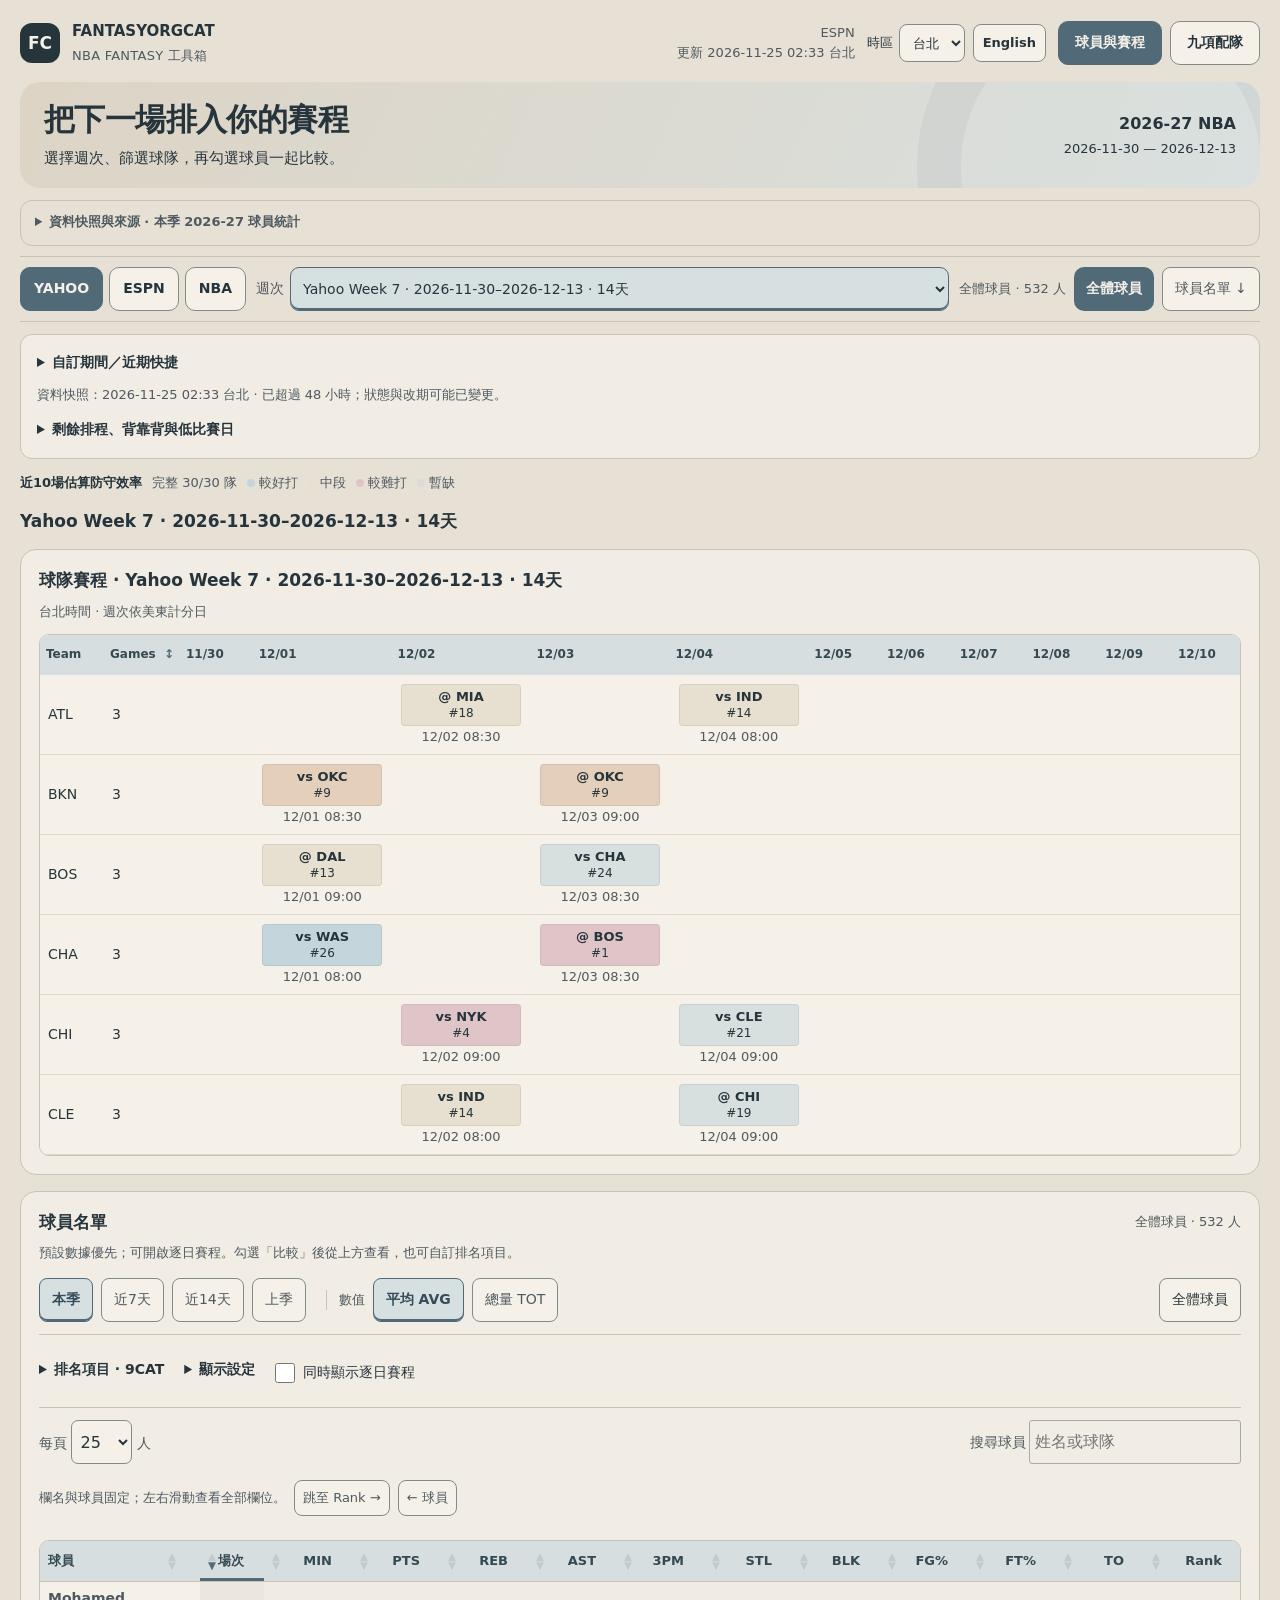
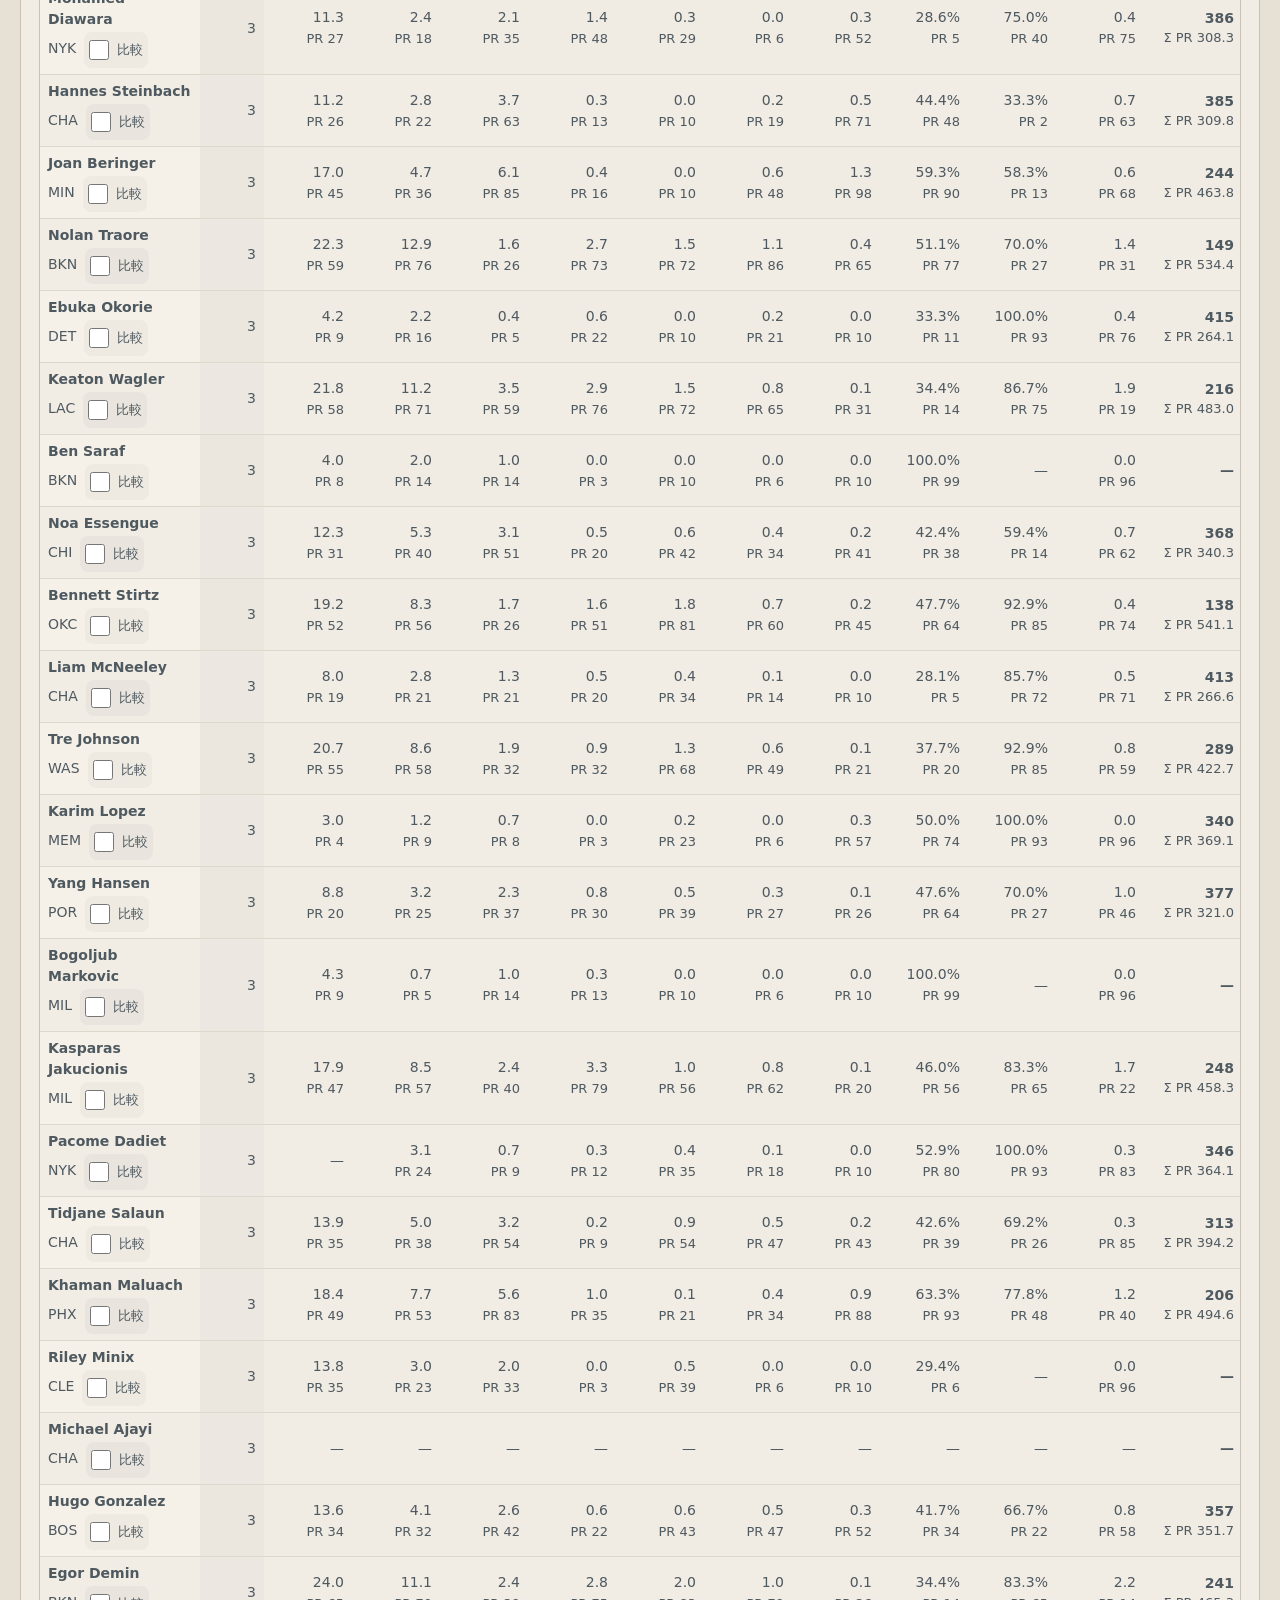
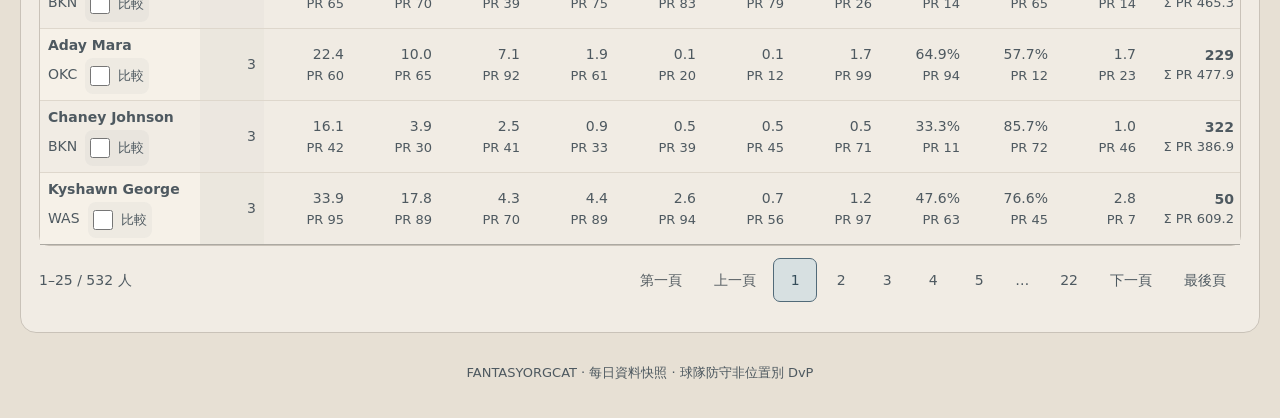
==== commit 2665c677: "Daily Update: 2026-11-24" ====
--- a/index.html
+++ b/index.html
@@ -191,16 +191,16 @@
     </head>
     <body class="dashboard-page">
         <div class="container">
-            <header class="appbar"><div class="brand"><span class="brand-mark">FC</span><div>FANTASYORGCAT<small>NBA FANTASY 工具箱</small></div></div><div class="app-status">ESPN<br>更新 2026-11-23 18:54 UTC</div><div class="site-preferences" data-site-preferences></div><nav class="site-nav" aria-label="網站導覽"><a href="index.html" aria-current="page">球員與賽程</a><a href="roto.html">九項配隊</a></nav></header>
-            <section class="hero"><div><h1>把下一場排入你的賽程</h1><p>選擇週次、篩選球隊，再勾選球員一起比較。</p></div><div class="hero-meta"><strong>2026-27 NBA</strong><span id="hero-period-range">2026-11-23 — 2026-12-20</span></div></section>
+            <header class="appbar"><div class="brand"><span class="brand-mark">FC</span><div>FANTASYORGCAT<small>NBA FANTASY 工具箱</small></div></div><div class="app-status">ESPN<br>更新 2026-11-24 18:33 UTC</div><div class="site-preferences" data-site-preferences></div><nav class="site-nav" aria-label="網站導覽"><a href="index.html" aria-current="page">球員與賽程</a><a href="roto.html">九項配隊</a></nav></header>
+            <section class="hero"><div><h1>把下一場排入你的賽程</h1><p>選擇週次、篩選球隊，再勾選球員一起比較。</p></div><div class="hero-meta"><strong>2026-27 NBA</strong><span id="hero-period-range">2026-11-24 — 2026-12-20</span></div></section>
             <details class="data-details"><summary>資料快照與來源 · 本季 2026-27 球員統計</summary><div class="metric-grid">
-                <div class="metric-card"><span>現役球員</span><strong>528</strong><small>人</small></div>
-                <div class="metric-card"><span>四週賽程</span><strong>146</strong><small>場</small></div>
-                <div class="metric-card"><span>防守資料 · 截至 2026-11-22</span><strong>30<small>/ 30 隊</small></strong></div>
+                <div class="metric-card"><span>現役球員</span><strong>529</strong><small>人</small></div>
+                <div class="metric-card"><span>四週賽程</span><strong>136</strong><small>場</small></div>
+                <div class="metric-card"><span>防守資料 · 截至 2026-11-23</span><strong>30<small>/ 30 隊</small></strong></div>
                 <div class="metric-card"><span>上季 PR 母體</span><strong>578</strong><small>人</small></div>
-            </div><p class="data-notice">選週只切換賽程，統計與PR維持報告更新時的資料。 NBA 賽程週採美東週一至週日，首場當季例行賽所在週為 Week 1；Yahoo 採經核對的當季公開預設週表；ESPN 採已核實當季的全季 Weekly 週曆，未核實球季不開放。聯盟 matchup／季後賽日期可自訂。近1週從今天起至週日。僅列來源已公布日期，尚未排定賽事不虛構；無比賽週仍保留。 報告產生時間：2026-11-23 18:54 UTC。ESPN 球員資料：當季 2026-27，上季 2025-26 例行賽來源期間至 2026-04-13。近期窗口為美東日期 2026-11-23 前完整7／14天。球隊／球員名單取自本次 ESPN roster；週次依美東計分日；賽事日期與時間依所選時區顯示，四週範圍 2026-11-23–2026-12-20。各期 PR 母體：當季 474、近7天 398、近14天 433、上季 578 位有出賽球員。 ESPN/NBA資料再散布授權仍未確認。</p><p class="defense-notice">近10場估算防守效率：固定使用 ESPN，當季不足十場接續上季例行賽。估算回合＝對手 FGA＋0.4×FTA－進攻籃板＋總失誤；每百估算回合失分越低，排名越前。完整球隊 30/30，最新比賽 2026-11-22。這是估算值；不足十場或缺少必要欄位以 n/10 標示，不列排名，也不以第十一場補替。</p></details>
+            </div><p class="data-notice">選週只切換賽程，統計與PR維持報告更新時的資料。 NBA 賽程週採美東週一至週日，首場當季例行賽所在週為 Week 1；Yahoo 採經核對的當季公開預設週表；ESPN 採已核實當季的全季 Weekly 週曆，未核實球季不開放。聯盟 matchup／季後賽日期可自訂。近1週從今天起至週日。僅列來源已公布日期，尚未排定賽事不虛構；無比賽週仍保留。 報告產生時間：2026-11-24 18:33 UTC。ESPN 球員資料：當季 2026-27，上季 2025-26 例行賽來源期間至 2026-04-13。近期窗口為美東日期 2026-11-24 前完整7／14天。球隊／球員名單取自本次 ESPN roster；週次依美東計分日；賽事日期與時間依所選時區顯示，四週範圍 2026-11-24–2026-12-20。各期 PR 母體：當季 481、近7天 407、近14天 436、上季 578 位有出賽球員。 ESPN/NBA資料再散布授權仍未確認。</p><p class="defense-notice">近10場估算防守效率：固定使用 ESPN，當季不足十場接續上季例行賽。估算回合＝對手 FGA＋0.4×FTA－進攻籃板＋總失誤；每百估算回合失分越低，排名越前。完整球隊 30/30，最新比賽 2026-11-23。這是估算值；不足十場或缺少必要欄位以 n/10 標示，不列排名，也不以第十一場補替。</p></details>
             <div class="workspace-bar"><nav class="platform-switch" aria-label="週次類型"><button type="button" class="platform-button" data-platform="YAHOO" aria-pressed="false" aria-describedby="platform-note" >YAHOO</button><button type="button" class="platform-button" data-platform="ESPN" aria-pressed="false" aria-describedby="platform-note" >ESPN</button><button type="button" class="platform-button" data-platform="NBA" aria-pressed="false" aria-describedby="platform-note" >NBA</button></nav><label class="season-picker" for="season-week">週次<select id="season-week" onchange="selectSeasonWeek(this.value)" aria-describedby="platform-note"><option value="">選擇週次</option></select></label><div class="filter-tools"><span id="active-selection" class="selection-label" role="status">全體球員</span><button id="show-all-players" class="global-reset" onclick="resetActiveTeamFilter()" aria-pressed="true" title="清除球隊與搜尋，保留統計期間及AVG/TOT">全體球員</button><button id="jump-players" type="button" class="btn-stat">球員名單 ↓</button><a id="view-comparison" href="#comparison-panel" class="btn-stat" hidden>比較 0 人</a></div></div>
-            <section class="period-tools" aria-label="賽程資訊"><details id="schedule-extras"><summary>自訂期間／近期快捷</summary><p id="platform-note" class="platform-note" role="status"></p><nav class="tab" aria-label="近期週次"><button class='tablinks' onclick="openWeek(event, 'Week1')" id='defaultOpen'>近1週 (11/23 - 11/29)</button><button class='tablinks' onclick="openWeek(event, 'Week2')" id=''>近2週 (11/30 - 12/06)</button><button class='tablinks' onclick="openWeek(event, 'Week3')" id=''>近3週 (12/07 - 12/13)</button><button class='tablinks' onclick="openWeek(event, 'Week4')" id=''>近4週 (12/14 - 12/20)</button></nav><p>美東日期，含迄日；可依自己的聯盟設定輸入 1–31 天。</p><div class="period-inputs"><label>起日（美東）<input id="period-start" type="date" value="2026-11-23"></label><label>迄日（含，美東）<input id="period-end" type="date" value="2026-11-29"></label><button id="apply-custom-period" class="btn-stat" type="button">套用自訂期間</button></div><p id="period-error" role="alert" hidden></p></details><p id="schedule-freshness" role="status"></p><details id="schedule-metrics"><summary>剩餘排程、背靠背與低比賽日</summary><p>依目前快照與瀏覽時間計算球隊排程；未套用傷病、陣容、位置或 GP 上限，不代表可用上場場次。低比賽日指美東當日全聯盟 1–5 場。</p><p id="schedule-period-context"></p><div id="schedule-insights" class="schedule-scroll"></div><div id="schedule-pending"></div></details></section>
+            <section class="period-tools" aria-label="賽程資訊"><details id="schedule-extras"><summary>自訂期間／近期快捷</summary><p id="platform-note" class="platform-note" role="status"></p><nav class="tab" aria-label="近期週次"><button class='tablinks' onclick="openWeek(event, 'Week1')" id='defaultOpen'>近1週 (11/24 - 11/29)</button><button class='tablinks' onclick="openWeek(event, 'Week2')" id=''>近2週 (11/30 - 12/06)</button><button class='tablinks' onclick="openWeek(event, 'Week3')" id=''>近3週 (12/07 - 12/13)</button><button class='tablinks' onclick="openWeek(event, 'Week4')" id=''>近4週 (12/14 - 12/20)</button></nav><p>美東日期，含迄日；可依自己的聯盟設定輸入 1–31 天。</p><div class="period-inputs"><label>起日（美東）<input id="period-start" type="date" value="2026-11-24"></label><label>迄日（含，美東）<input id="period-end" type="date" value="2026-11-29"></label><button id="apply-custom-period" class="btn-stat" type="button">套用自訂期間</button></div><p id="period-error" role="alert" hidden></p></details><p id="schedule-freshness" role="status"></p><details id="schedule-metrics"><summary>剩餘排程、背靠背與低比賽日</summary><p>依目前快照與瀏覽時間計算球隊排程；未套用傷病、陣容、位置或 GP 上限，不代表可用上場場次。低比賽日指美東當日全聯盟 1–5 場。</p><p id="schedule-period-context"></p><div id="schedule-insights" class="schedule-scroll"></div><div id="schedule-pending"></div></details></section>
             <div class="legend"><b>近10場估算防守效率</b><span>完整 30/30 隊</span><span><i class="dot" style="background:#c5d5dc"></i>較好打</span><span><i class="dot" style="background:#e7dfcf"></i>中段</span><span><i class="dot" style="background:#dfc5c8"></i>較難打</span><span><i class="dot" style="background:#dedbd5"></i>暫缺</span></div>
             <section id="comparison-panel" class="player-section" hidden><div class="player-heading"><h3>球員比較</h3><button id="clear-comparison" type="button" class="btn-stat">清空比較</button><a id="open-roto" href="roto.html" target="_blank" rel="noopener" class="btn-stat roto-link">用勾選配隊 ↗</a></div><div class="controls"><label>統計期間 <select id="comparison-period"><option value="season">本季</option><option value="l7">近7天</option><option value="l14">近14天</option><option value="ls">上季</option></select></label><label>顯示 <select id="comparison-mode"><option value="avg">平均 AVG</option><option value="tot">總量 TOT</option></select></label></div><p id="comparison-meta"></p><div class="comparison-scroll"><table id="comparison-table"><thead id="comparison-head"></thead><tbody id="comparison-body"></tbody></table></div></section>
             <div id='Week1' class='tabcontent'><hr>
@@ -222,7 +222,7 @@
                         <th>Player</th>
                         <th>Team</th> <!-- Hidden column for filtering -->
                         <th>Games</th>
-                        <th data-schedule-day="0">Mon (11/23)</th><th data-schedule-day="1">Tue (11/24)</th><th data-schedule-day="2">Wed (11/25)</th><th data-schedule-day="3">Thu (11/26)</th><th data-schedule-day="4">Fri (11/27)</th><th data-schedule-day="5">Sat (11/28)</th><th data-schedule-day="6">Sun (11/29)</th>
+                        <th data-schedule-day="0">Tue (11/24)</th><th data-schedule-day="1">Wed (11/25)</th><th data-schedule-day="2">Thu (11/26)</th><th data-schedule-day="3">Fri (11/27)</th><th data-schedule-day="4">Sat (11/28)</th><th data-schedule-day="5">Sun (11/29)</th>
                         <!-- Season Stats Headers (AVG / TOT) -->
                         <th class="stat-season stat-avg" title="">MIN</th><th class="stat-season stat-avg" title="">PTS</th><th class="stat-season stat-avg" title="">REB</th><th class="stat-season stat-avg" title="">AST</th><th class="stat-season stat-avg" title="">3PM</th><th class="stat-season stat-avg" title="">STL</th><th class="stat-season stat-avg" title="">BLK</th><th class="stat-season stat-avg" title="">FG%</th><th class="stat-season stat-avg" title="">FT%</th><th class="stat-season stat-avg" title="失誤越少PR越高">TO</th><th class="stat-season stat-avg rank-season-avg" title="">Rank</th>
                         <th class="stat-season stat-tot" style="display:none" title="">MIN</th><th class="stat-season stat-tot" style="display:none" title="">PTS</th><th class="stat-season stat-tot" style="display:none" title="">REB</th><th class="stat-season stat-tot" style="display:none" title="">AST</th><th class="stat-season stat-tot" style="display:none" title="">3PM</th><th class="stat-season stat-tot" style="display:none" title="">STL</th><th class="stat-season stat-tot" style="display:none" title="">BLK</th><th class="stat-season stat-tot" style="display:none" title="">FG%</th><th class="stat-season stat-tot" style="display:none" title="">FT%</th><th class="stat-season stat-tot" style="display:none" title="失誤越少PR越高">TO</th><th class="stat-season stat-tot rank-season-tot" style="display:none" title="">Rank</th>
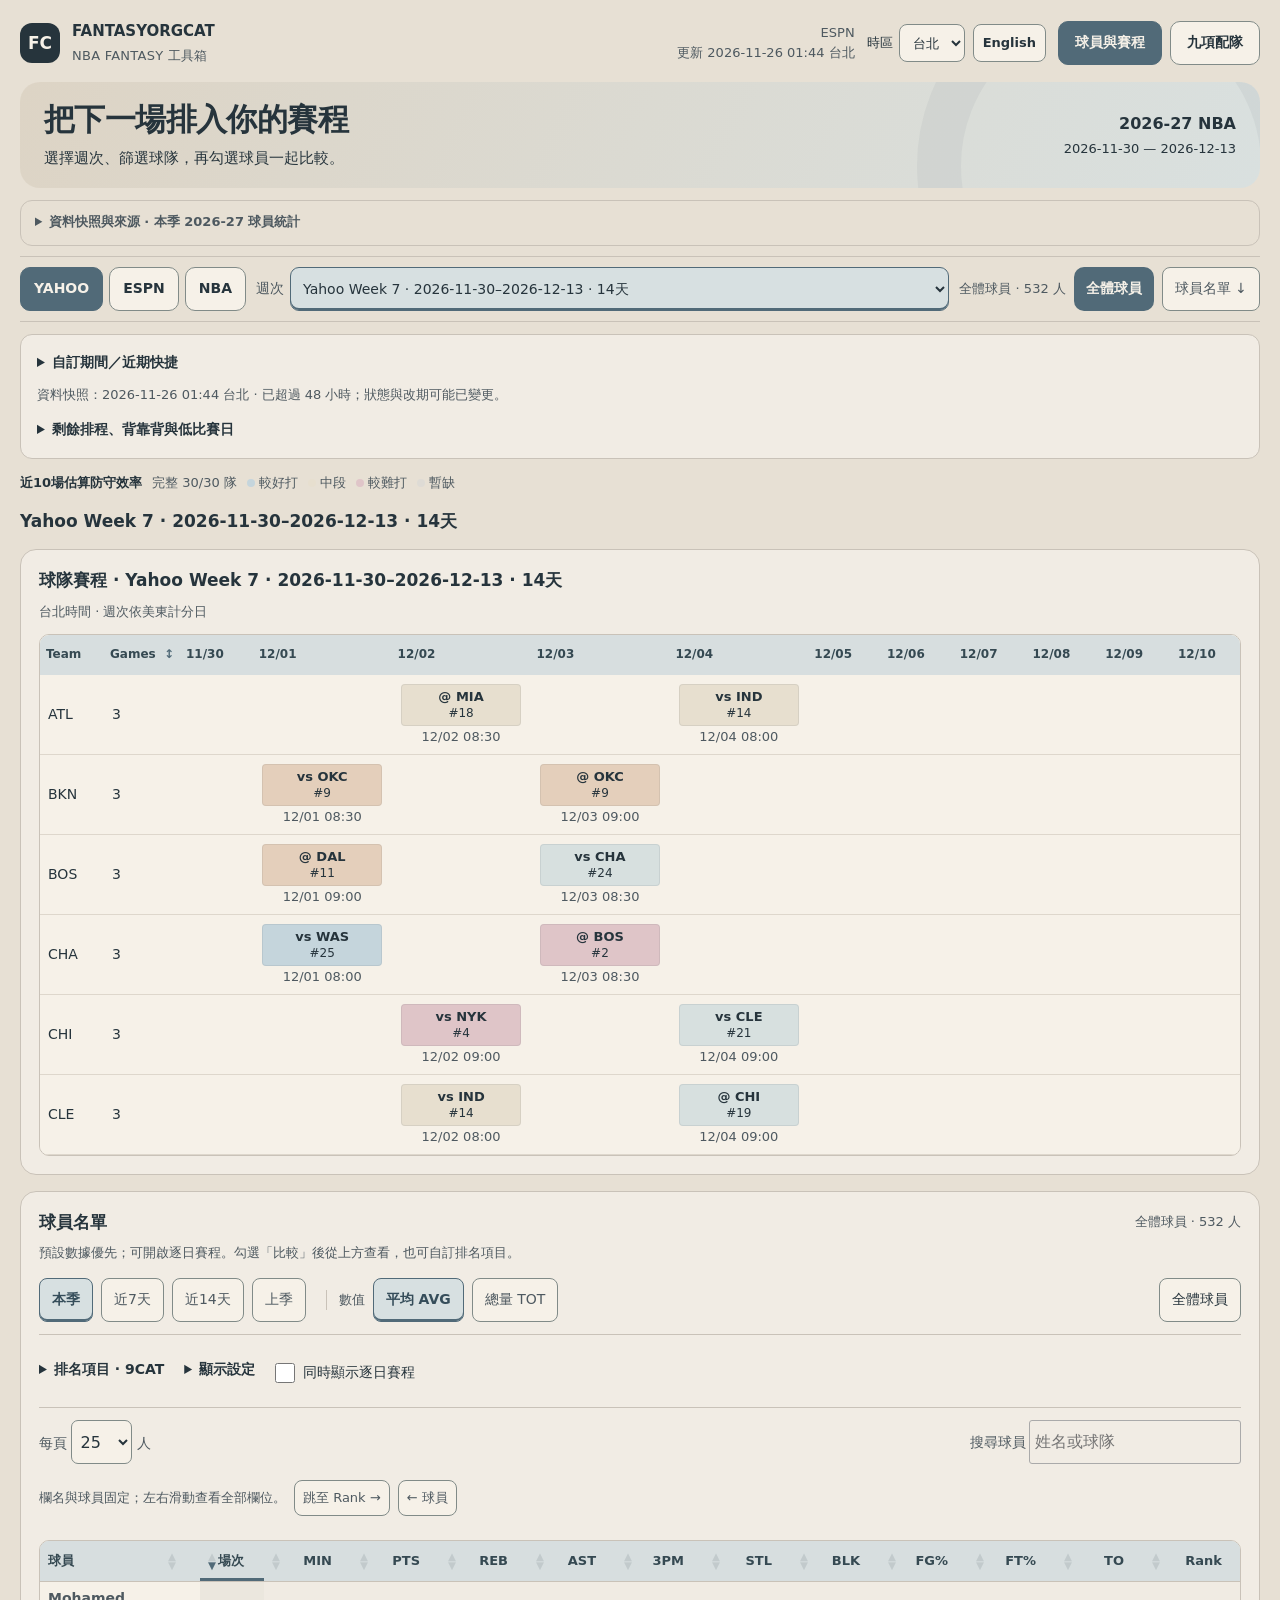
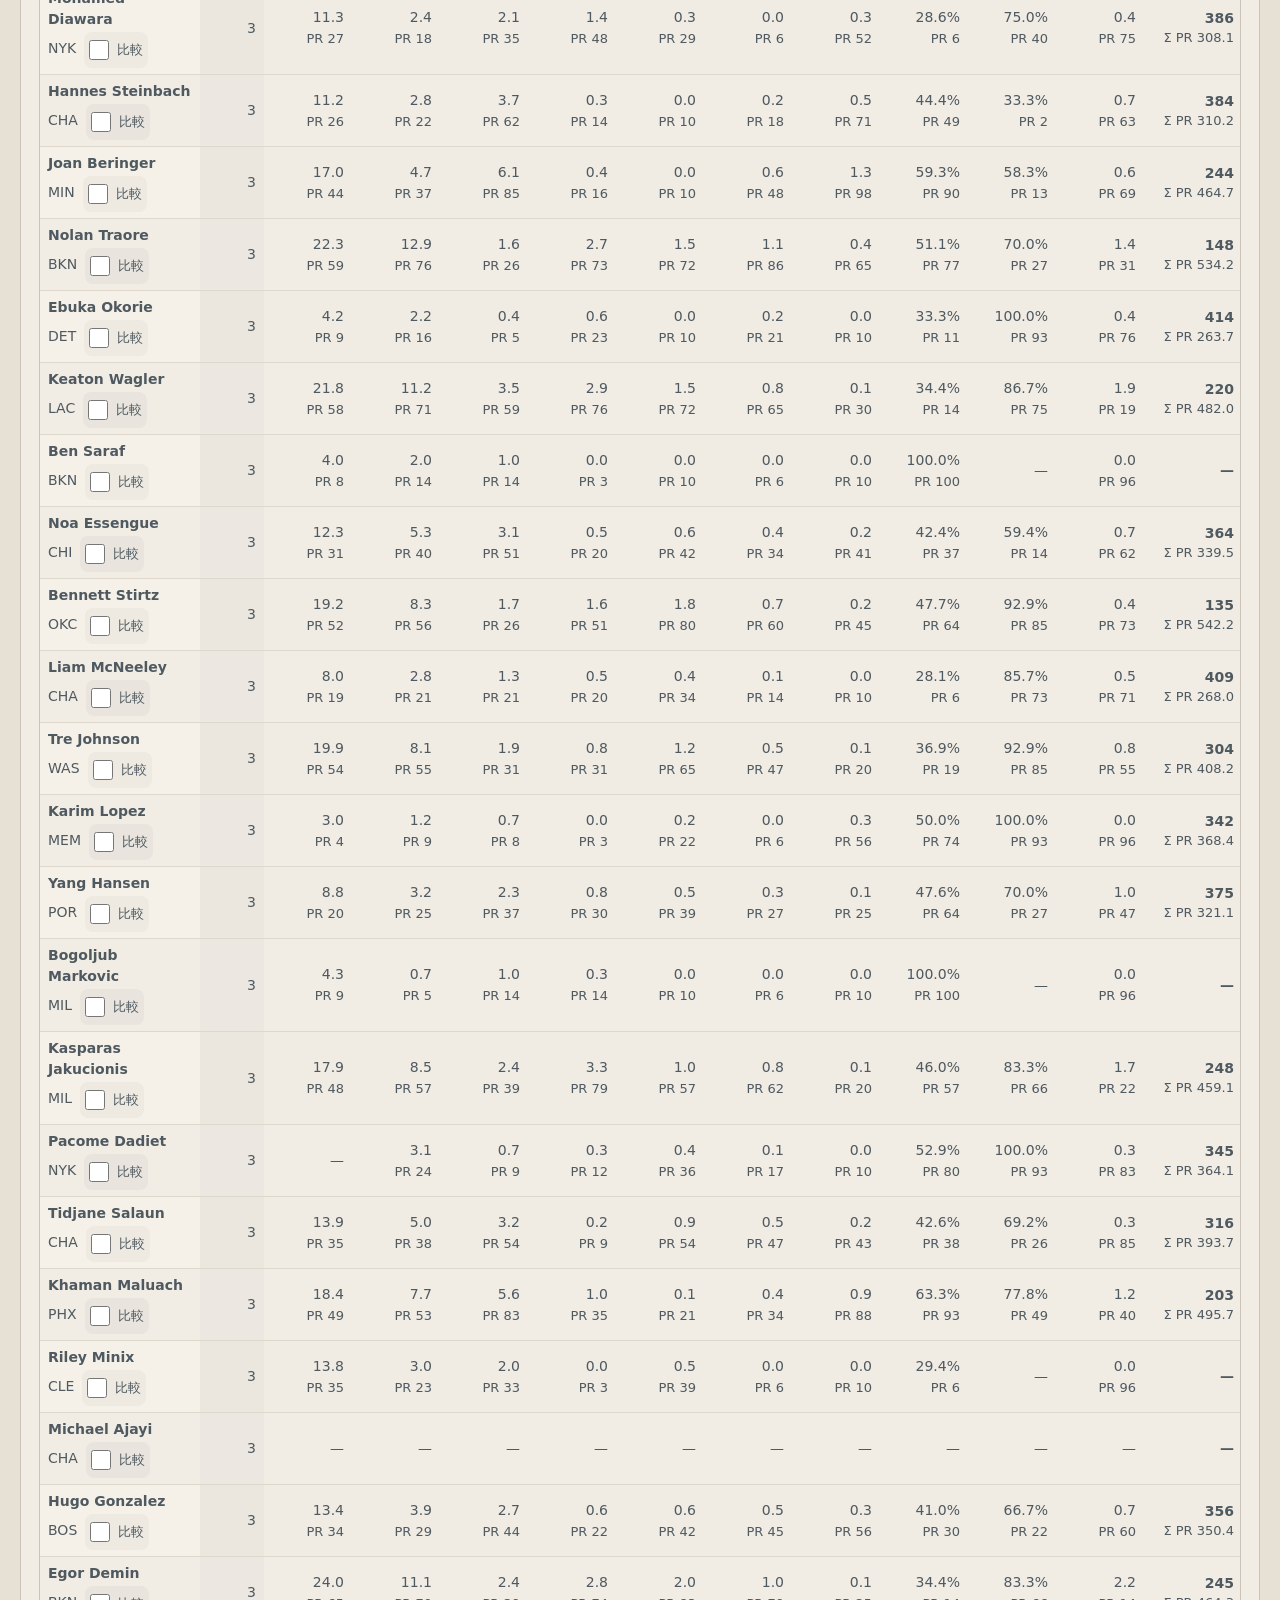
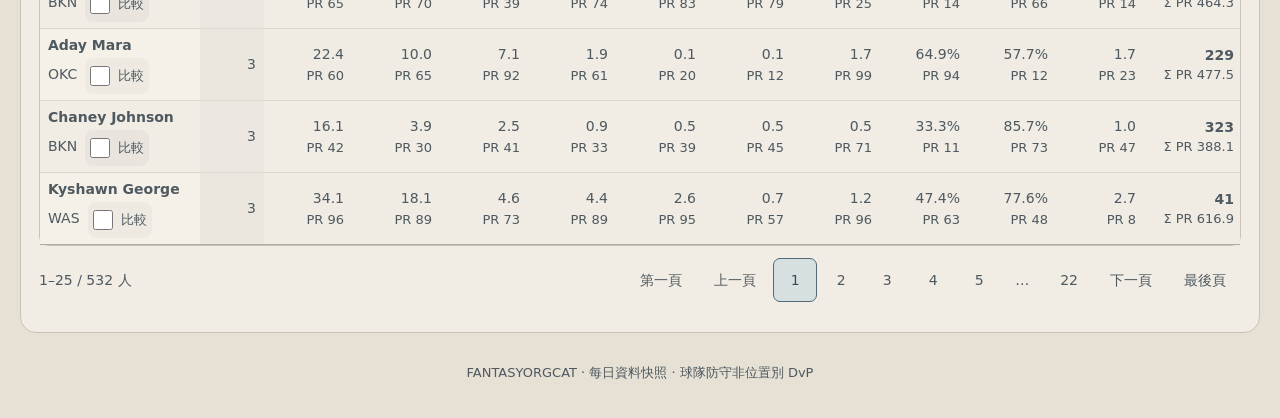
==== commit 1f1cd6b8: "Daily Update: 2026-11-25" ====
--- a/index.html
+++ b/index.html
@@ -191,16 +191,16 @@
     </head>
     <body class="dashboard-page">
         <div class="container">
-            <header class="appbar"><div class="brand"><span class="brand-mark">FC</span><div>FANTASYORGCAT<small>NBA FANTASY 工具箱</small></div></div><div class="app-status">ESPN<br>更新 2026-11-24 18:33 UTC</div><div class="site-preferences" data-site-preferences></div><nav class="site-nav" aria-label="網站導覽"><a href="index.html" aria-current="page">球員與賽程</a><a href="roto.html">九項配隊</a></nav></header>
-            <section class="hero"><div><h1>把下一場排入你的賽程</h1><p>選擇週次、篩選球隊，再勾選球員一起比較。</p></div><div class="hero-meta"><strong>2026-27 NBA</strong><span id="hero-period-range">2026-11-24 — 2026-12-20</span></div></section>
+            <header class="appbar"><div class="brand"><span class="brand-mark">FC</span><div>FANTASYORGCAT<small>NBA FANTASY 工具箱</small></div></div><div class="app-status">ESPN<br>更新 2026-11-25 17:44 UTC</div><div class="site-preferences" data-site-preferences></div><nav class="site-nav" aria-label="網站導覽"><a href="index.html" aria-current="page">球員與賽程</a><a href="roto.html">九項配隊</a></nav></header>
+            <section class="hero"><div><h1>把下一場排入你的賽程</h1><p>選擇週次、篩選球隊，再勾選球員一起比較。</p></div><div class="hero-meta"><strong>2026-27 NBA</strong><span id="hero-period-range">2026-11-25 — 2026-12-20</span></div></section>
             <details class="data-details"><summary>資料快照與來源 · 本季 2026-27 球員統計</summary><div class="metric-grid">
                 <div class="metric-card"><span>現役球員</span><strong>529</strong><small>人</small></div>
-                <div class="metric-card"><span>四週賽程</span><strong>136</strong><small>場</small></div>
-                <div class="metric-card"><span>防守資料 · 截至 2026-11-23</span><strong>30<small>/ 30 隊</small></strong></div>
+                <div class="metric-card"><span>四週賽程</span><strong>133</strong><small>場</small></div>
+                <div class="metric-card"><span>防守資料 · 截至 2026-11-24</span><strong>30<small>/ 30 隊</small></strong></div>
                 <div class="metric-card"><span>上季 PR 母體</span><strong>578</strong><small>人</small></div>
-            </div><p class="data-notice">選週只切換賽程，統計與PR維持報告更新時的資料。 NBA 賽程週採美東週一至週日，首場當季例行賽所在週為 Week 1；Yahoo 採經核對的當季公開預設週表；ESPN 採已核實當季的全季 Weekly 週曆，未核實球季不開放。聯盟 matchup／季後賽日期可自訂。近1週從今天起至週日。僅列來源已公布日期，尚未排定賽事不虛構；無比賽週仍保留。 報告產生時間：2026-11-24 18:33 UTC。ESPN 球員資料：當季 2026-27，上季 2025-26 例行賽來源期間至 2026-04-13。近期窗口為美東日期 2026-11-24 前完整7／14天。球隊／球員名單取自本次 ESPN roster；週次依美東計分日；賽事日期與時間依所選時區顯示，四週範圍 2026-11-24–2026-12-20。各期 PR 母體：當季 481、近7天 407、近14天 436、上季 578 位有出賽球員。 ESPN/NBA資料再散布授權仍未確認。</p><p class="defense-notice">近10場估算防守效率：固定使用 ESPN，當季不足十場接續上季例行賽。估算回合＝對手 FGA＋0.4×FTA－進攻籃板＋總失誤；每百估算回合失分越低，排名越前。完整球隊 30/30，最新比賽 2026-11-23。這是估算值；不足十場或缺少必要欄位以 n/10 標示，不列排名，也不以第十一場補替。</p></details>
+            </div><p class="data-notice">選週只切換賽程，統計與PR維持報告更新時的資料。 NBA 賽程週採美東週一至週日，首場當季例行賽所在週為 Week 1；Yahoo 採經核對的當季公開預設週表；ESPN 採已核實當季的全季 Weekly 週曆，未核實球季不開放。聯盟 matchup／季後賽日期可自訂。近1週從今天起至週日。僅列來源已公布日期，尚未排定賽事不虛構；無比賽週仍保留。 報告產生時間：2026-11-25 17:44 UTC。ESPN 球員資料：當季 2026-27，上季 2025-26 例行賽來源期間至 2026-04-13。近期窗口為美東日期 2026-11-25 前完整7／14天。球隊／球員名單取自本次 ESPN roster；週次依美東計分日；賽事日期與時間依所選時區顯示，四週範圍 2026-11-25–2026-12-20。各期 PR 母體：當季 481、近7天 404、近14天 438、上季 578 位有出賽球員。 ESPN/NBA資料再散布授權仍未確認。</p><p class="defense-notice">近10場估算防守效率：固定使用 ESPN，當季不足十場接續上季例行賽。估算回合＝對手 FGA＋0.4×FTA－進攻籃板＋總失誤；每百估算回合失分越低，排名越前。完整球隊 30/30，最新比賽 2026-11-24。這是估算值；不足十場或缺少必要欄位以 n/10 標示，不列排名，也不以第十一場補替。</p></details>
             <div class="workspace-bar"><nav class="platform-switch" aria-label="週次類型"><button type="button" class="platform-button" data-platform="YAHOO" aria-pressed="false" aria-describedby="platform-note" >YAHOO</button><button type="button" class="platform-button" data-platform="ESPN" aria-pressed="false" aria-describedby="platform-note" >ESPN</button><button type="button" class="platform-button" data-platform="NBA" aria-pressed="false" aria-describedby="platform-note" >NBA</button></nav><label class="season-picker" for="season-week">週次<select id="season-week" onchange="selectSeasonWeek(this.value)" aria-describedby="platform-note"><option value="">選擇週次</option></select></label><div class="filter-tools"><span id="active-selection" class="selection-label" role="status">全體球員</span><button id="show-all-players" class="global-reset" onclick="resetActiveTeamFilter()" aria-pressed="true" title="清除球隊與搜尋，保留統計期間及AVG/TOT">全體球員</button><button id="jump-players" type="button" class="btn-stat">球員名單 ↓</button><a id="view-comparison" href="#comparison-panel" class="btn-stat" hidden>比較 0 人</a></div></div>
-            <section class="period-tools" aria-label="賽程資訊"><details id="schedule-extras"><summary>自訂期間／近期快捷</summary><p id="platform-note" class="platform-note" role="status"></p><nav class="tab" aria-label="近期週次"><button class='tablinks' onclick="openWeek(event, 'Week1')" id='defaultOpen'>近1週 (11/24 - 11/29)</button><button class='tablinks' onclick="openWeek(event, 'Week2')" id=''>近2週 (11/30 - 12/06)</button><button class='tablinks' onclick="openWeek(event, 'Week3')" id=''>近3週 (12/07 - 12/13)</button><button class='tablinks' onclick="openWeek(event, 'Week4')" id=''>近4週 (12/14 - 12/20)</button></nav><p>美東日期，含迄日；可依自己的聯盟設定輸入 1–31 天。</p><div class="period-inputs"><label>起日（美東）<input id="period-start" type="date" value="2026-11-24"></label><label>迄日（含，美東）<input id="period-end" type="date" value="2026-11-29"></label><button id="apply-custom-period" class="btn-stat" type="button">套用自訂期間</button></div><p id="period-error" role="alert" hidden></p></details><p id="schedule-freshness" role="status"></p><details id="schedule-metrics"><summary>剩餘排程、背靠背與低比賽日</summary><p>依目前快照與瀏覽時間計算球隊排程；未套用傷病、陣容、位置或 GP 上限，不代表可用上場場次。低比賽日指美東當日全聯盟 1–5 場。</p><p id="schedule-period-context"></p><div id="schedule-insights" class="schedule-scroll"></div><div id="schedule-pending"></div></details></section>
+            <section class="period-tools" aria-label="賽程資訊"><details id="schedule-extras"><summary>自訂期間／近期快捷</summary><p id="platform-note" class="platform-note" role="status"></p><nav class="tab" aria-label="近期週次"><button class='tablinks' onclick="openWeek(event, 'Week1')" id='defaultOpen'>近1週 (11/25 - 11/29)</button><button class='tablinks' onclick="openWeek(event, 'Week2')" id=''>近2週 (11/30 - 12/06)</button><button class='tablinks' onclick="openWeek(event, 'Week3')" id=''>近3週 (12/07 - 12/13)</button><button class='tablinks' onclick="openWeek(event, 'Week4')" id=''>近4週 (12/14 - 12/20)</button></nav><p>美東日期，含迄日；可依自己的聯盟設定輸入 1–31 天。</p><div class="period-inputs"><label>起日（美東）<input id="period-start" type="date" value="2026-11-25"></label><label>迄日（含，美東）<input id="period-end" type="date" value="2026-11-29"></label><button id="apply-custom-period" class="btn-stat" type="button">套用自訂期間</button></div><p id="period-error" role="alert" hidden></p></details><p id="schedule-freshness" role="status"></p><details id="schedule-metrics"><summary>剩餘排程、背靠背與低比賽日</summary><p>依目前快照與瀏覽時間計算球隊排程；未套用傷病、陣容、位置或 GP 上限，不代表可用上場場次。低比賽日指美東當日全聯盟 1–5 場。</p><p id="schedule-period-context"></p><div id="schedule-insights" class="schedule-scroll"></div><div id="schedule-pending"></div></details></section>
             <div class="legend"><b>近10場估算防守效率</b><span>完整 30/30 隊</span><span><i class="dot" style="background:#c5d5dc"></i>較好打</span><span><i class="dot" style="background:#e7dfcf"></i>中段</span><span><i class="dot" style="background:#dfc5c8"></i>較難打</span><span><i class="dot" style="background:#dedbd5"></i>暫缺</span></div>
             <section id="comparison-panel" class="player-section" hidden><div class="player-heading"><h3>球員比較</h3><button id="clear-comparison" type="button" class="btn-stat">清空比較</button><a id="open-roto" href="roto.html" target="_blank" rel="noopener" class="btn-stat roto-link">用勾選配隊 ↗</a></div><div class="controls"><label>統計期間 <select id="comparison-period"><option value="season">本季</option><option value="l7">近7天</option><option value="l14">近14天</option><option value="ls">上季</option></select></label><label>顯示 <select id="comparison-mode"><option value="avg">平均 AVG</option><option value="tot">總量 TOT</option></select></label></div><p id="comparison-meta"></p><div class="comparison-scroll"><table id="comparison-table"><thead id="comparison-head"></thead><tbody id="comparison-body"></tbody></table></div></section>
             <div id='Week1' class='tabcontent'><hr>
@@ -222,7 +222,7 @@
                         <th>Player</th>
                         <th>Team</th> <!-- Hidden column for filtering -->
                         <th>Games</th>
-                        <th data-schedule-day="0">Tue (11/24)</th><th data-schedule-day="1">Wed (11/25)</th><th data-schedule-day="2">Thu (11/26)</th><th data-schedule-day="3">Fri (11/27)</th><th data-schedule-day="4">Sat (11/28)</th><th data-schedule-day="5">Sun (11/29)</th>
+                        <th data-schedule-day="0">Wed (11/25)</th><th data-schedule-day="1">Thu (11/26)</th><th data-schedule-day="2">Fri (11/27)</th><th data-schedule-day="3">Sat (11/28)</th><th data-schedule-day="4">Sun (11/29)</th>
                         <!-- Season Stats Headers (AVG / TOT) -->
                         <th class="stat-season stat-avg" title="">MIN</th><th class="stat-season stat-avg" title="">PTS</th><th class="stat-season stat-avg" title="">REB</th><th class="stat-season stat-avg" title="">AST</th><th class="stat-season stat-avg" title="">3PM</th><th class="stat-season stat-avg" title="">STL</th><th class="stat-season stat-avg" title="">BLK</th><th class="stat-season stat-avg" title="">FG%</th><th class="stat-season stat-avg" title="">FT%</th><th class="stat-season stat-avg" title="失誤越少PR越高">TO</th><th class="stat-season stat-avg rank-season-avg" title="">Rank</th>
                         <th class="stat-season stat-tot" style="display:none" title="">MIN</th><th class="stat-season stat-tot" style="display:none" title="">PTS</th><th class="stat-season stat-tot" style="display:none" title="">REB</th><th class="stat-season stat-tot" style="display:none" title="">AST</th><th class="stat-season stat-tot" style="display:none" title="">3PM</th><th class="stat-season stat-tot" style="display:none" title="">STL</th><th class="stat-season stat-tot" style="display:none" title="">BLK</th><th class="stat-season stat-tot" style="display:none" title="">FG%</th><th class="stat-season stat-tot" style="display:none" title="">FT%</th><th class="stat-season stat-tot" style="display:none" title="失誤越少PR越高">TO</th><th class="stat-season stat-tot rank-season-tot" style="display:none" title="">Rank</th>
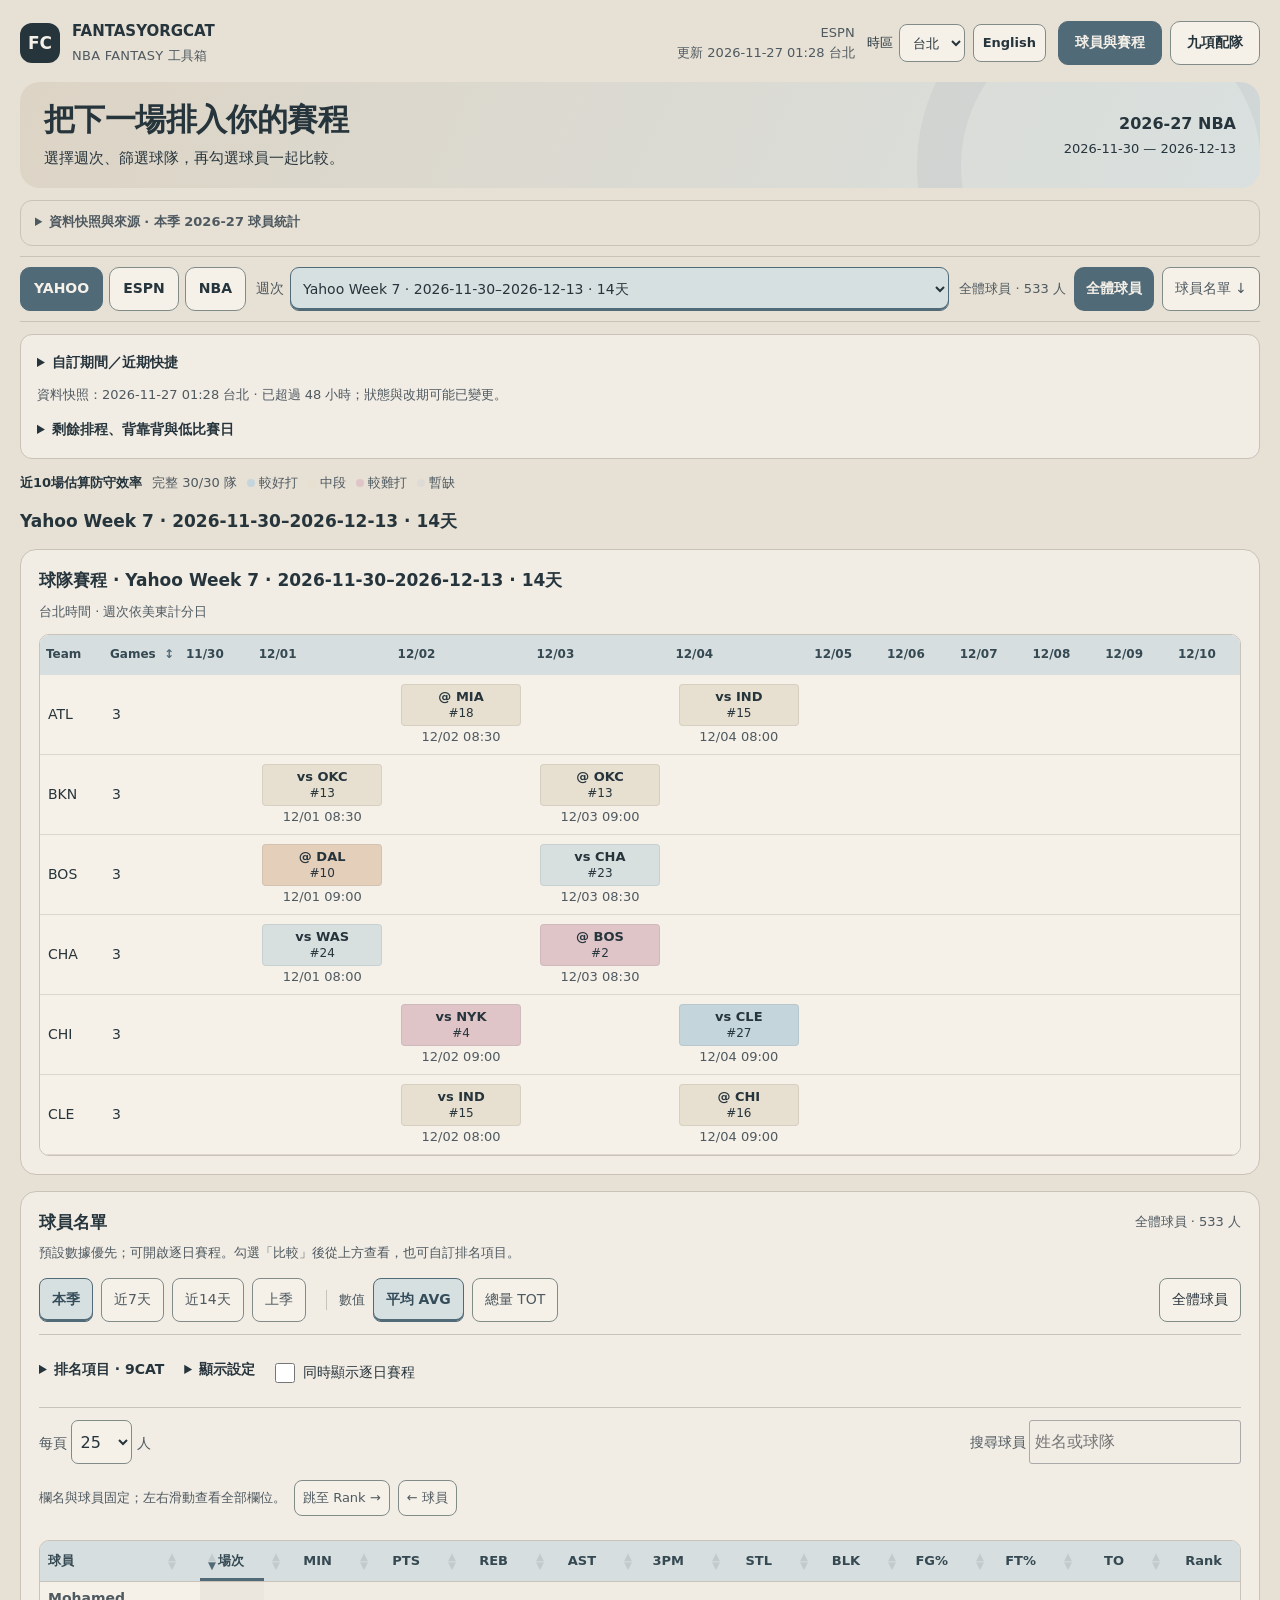
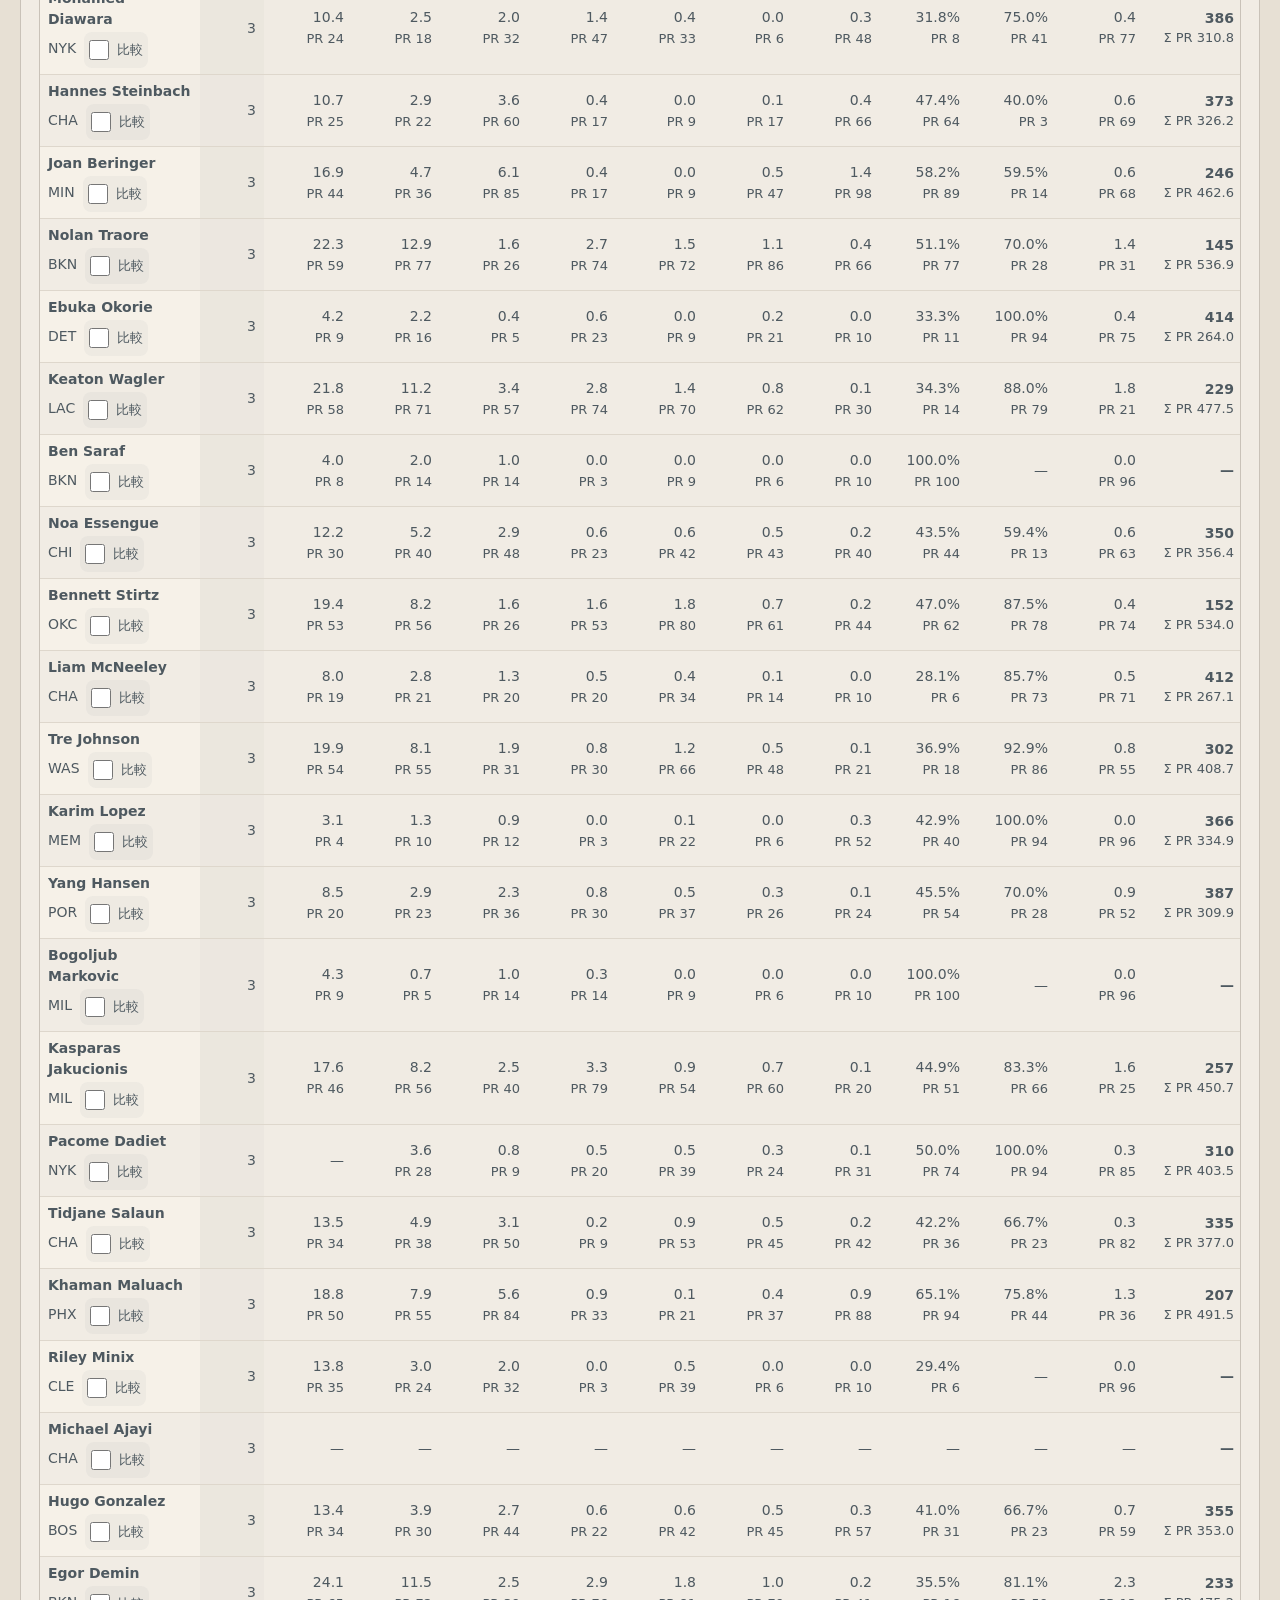
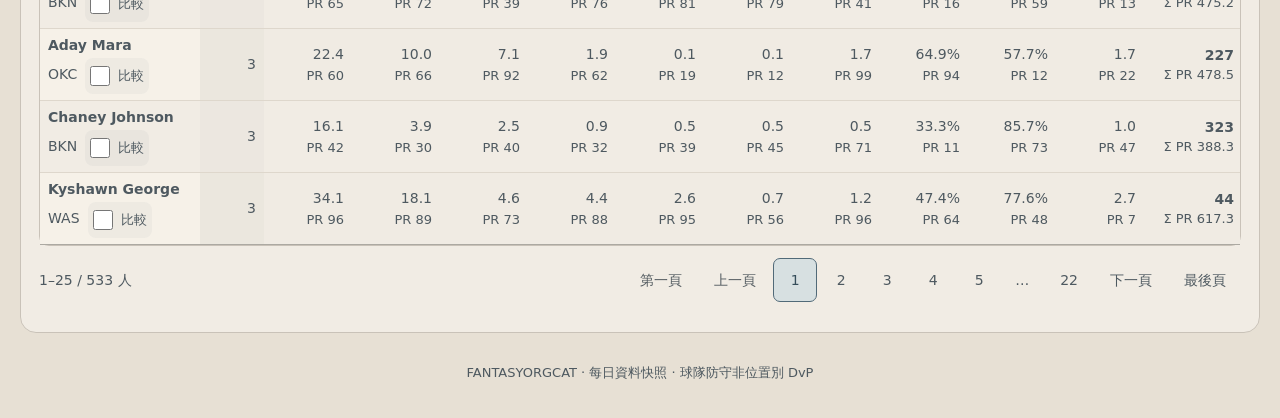
==== commit 432f100c: "Daily Update: 2026-11-26" ====
--- a/index.html
+++ b/index.html
@@ -191,16 +191,16 @@
     </head>
     <body class="dashboard-page">
         <div class="container">
-            <header class="appbar"><div class="brand"><span class="brand-mark">FC</span><div>FANTASYORGCAT<small>NBA FANTASY 工具箱</small></div></div><div class="app-status">ESPN<br>更新 2026-11-25 17:44 UTC</div><div class="site-preferences" data-site-preferences></div><nav class="site-nav" aria-label="網站導覽"><a href="index.html" aria-current="page">球員與賽程</a><a href="roto.html">九項配隊</a></nav></header>
-            <section class="hero"><div><h1>把下一場排入你的賽程</h1><p>選擇週次、篩選球隊，再勾選球員一起比較。</p></div><div class="hero-meta"><strong>2026-27 NBA</strong><span id="hero-period-range">2026-11-25 — 2026-12-20</span></div></section>
+            <header class="appbar"><div class="brand"><span class="brand-mark">FC</span><div>FANTASYORGCAT<small>NBA FANTASY 工具箱</small></div></div><div class="app-status">ESPN<br>更新 2026-11-26 17:28 UTC</div><div class="site-preferences" data-site-preferences></div><nav class="site-nav" aria-label="網站導覽"><a href="index.html" aria-current="page">球員與賽程</a><a href="roto.html">九項配隊</a></nav></header>
+            <section class="hero"><div><h1>把下一場排入你的賽程</h1><p>選擇週次、篩選球隊，再勾選球員一起比較。</p></div><div class="hero-meta"><strong>2026-27 NBA</strong><span id="hero-period-range">2026-11-26 — 2026-12-20</span></div></section>
             <details class="data-details"><summary>資料快照與來源 · 本季 2026-27 球員統計</summary><div class="metric-grid">
-                <div class="metric-card"><span>現役球員</span><strong>529</strong><small>人</small></div>
-                <div class="metric-card"><span>四週賽程</span><strong>133</strong><small>場</small></div>
-                <div class="metric-card"><span>防守資料 · 截至 2026-11-24</span><strong>30<small>/ 30 隊</small></strong></div>
+                <div class="metric-card"><span>現役球員</span><strong>530</strong><small>人</small></div>
+                <div class="metric-card"><span>四週賽程</span><strong>124</strong><small>場</small></div>
+                <div class="metric-card"><span>防守資料 · 截至 2026-11-25</span><strong>30<small>/ 30 隊</small></strong></div>
                 <div class="metric-card"><span>上季 PR 母體</span><strong>578</strong><small>人</small></div>
-            </div><p class="data-notice">選週只切換賽程，統計與PR維持報告更新時的資料。 NBA 賽程週採美東週一至週日，首場當季例行賽所在週為 Week 1；Yahoo 採經核對的當季公開預設週表；ESPN 採已核實當季的全季 Weekly 週曆，未核實球季不開放。聯盟 matchup／季後賽日期可自訂。近1週從今天起至週日。僅列來源已公布日期，尚未排定賽事不虛構；無比賽週仍保留。 報告產生時間：2026-11-25 17:44 UTC。ESPN 球員資料：當季 2026-27，上季 2025-26 例行賽來源期間至 2026-04-13。近期窗口為美東日期 2026-11-25 前完整7／14天。球隊／球員名單取自本次 ESPN roster；週次依美東計分日；賽事日期與時間依所選時區顯示，四週範圍 2026-11-25–2026-12-20。各期 PR 母體：當季 481、近7天 404、近14天 438、上季 578 位有出賽球員。 ESPN/NBA資料再散布授權仍未確認。</p><p class="defense-notice">近10場估算防守效率：固定使用 ESPN，當季不足十場接續上季例行賽。估算回合＝對手 FGA＋0.4×FTA－進攻籃板＋總失誤；每百估算回合失分越低，排名越前。完整球隊 30/30，最新比賽 2026-11-24。這是估算值；不足十場或缺少必要欄位以 n/10 標示，不列排名，也不以第十一場補替。</p></details>
+            </div><p class="data-notice">選週只切換賽程，統計與PR維持報告更新時的資料。 NBA 賽程週採美東週一至週日，首場當季例行賽所在週為 Week 1；Yahoo 採經核對的當季公開預設週表；ESPN 採已核實當季的全季 Weekly 週曆，未核實球季不開放。聯盟 matchup／季後賽日期可自訂。近1週從今天起至週日。僅列來源已公布日期，尚未排定賽事不虛構；無比賽週仍保留。 報告產生時間：2026-11-26 17:28 UTC。ESPN 球員資料：當季 2026-27，上季 2025-26 例行賽來源期間至 2026-04-13。近期窗口為美東日期 2026-11-26 前完整7／14天。球隊／球員名單取自本次 ESPN roster；週次依美東計分日；賽事日期與時間依所選時區顯示，四週範圍 2026-11-26–2026-12-20。各期 PR 母體：當季 482、近7天 382、近14天 433、上季 578 位有出賽球員。 ESPN/NBA資料再散布授權仍未確認。</p><p class="defense-notice">近10場估算防守效率：固定使用 ESPN，當季不足十場接續上季例行賽。估算回合＝對手 FGA＋0.4×FTA－進攻籃板＋總失誤；每百估算回合失分越低，排名越前。完整球隊 30/30，最新比賽 2026-11-25。這是估算值；不足十場或缺少必要欄位以 n/10 標示，不列排名，也不以第十一場補替。</p></details>
             <div class="workspace-bar"><nav class="platform-switch" aria-label="週次類型"><button type="button" class="platform-button" data-platform="YAHOO" aria-pressed="false" aria-describedby="platform-note" >YAHOO</button><button type="button" class="platform-button" data-platform="ESPN" aria-pressed="false" aria-describedby="platform-note" >ESPN</button><button type="button" class="platform-button" data-platform="NBA" aria-pressed="false" aria-describedby="platform-note" >NBA</button></nav><label class="season-picker" for="season-week">週次<select id="season-week" onchange="selectSeasonWeek(this.value)" aria-describedby="platform-note"><option value="">選擇週次</option></select></label><div class="filter-tools"><span id="active-selection" class="selection-label" role="status">全體球員</span><button id="show-all-players" class="global-reset" onclick="resetActiveTeamFilter()" aria-pressed="true" title="清除球隊與搜尋，保留統計期間及AVG/TOT">全體球員</button><button id="jump-players" type="button" class="btn-stat">球員名單 ↓</button><a id="view-comparison" href="#comparison-panel" class="btn-stat" hidden>比較 0 人</a></div></div>
-            <section class="period-tools" aria-label="賽程資訊"><details id="schedule-extras"><summary>自訂期間／近期快捷</summary><p id="platform-note" class="platform-note" role="status"></p><nav class="tab" aria-label="近期週次"><button class='tablinks' onclick="openWeek(event, 'Week1')" id='defaultOpen'>近1週 (11/25 - 11/29)</button><button class='tablinks' onclick="openWeek(event, 'Week2')" id=''>近2週 (11/30 - 12/06)</button><button class='tablinks' onclick="openWeek(event, 'Week3')" id=''>近3週 (12/07 - 12/13)</button><button class='tablinks' onclick="openWeek(event, 'Week4')" id=''>近4週 (12/14 - 12/20)</button></nav><p>美東日期，含迄日；可依自己的聯盟設定輸入 1–31 天。</p><div class="period-inputs"><label>起日（美東）<input id="period-start" type="date" value="2026-11-25"></label><label>迄日（含，美東）<input id="period-end" type="date" value="2026-11-29"></label><button id="apply-custom-period" class="btn-stat" type="button">套用自訂期間</button></div><p id="period-error" role="alert" hidden></p></details><p id="schedule-freshness" role="status"></p><details id="schedule-metrics"><summary>剩餘排程、背靠背與低比賽日</summary><p>依目前快照與瀏覽時間計算球隊排程；未套用傷病、陣容、位置或 GP 上限，不代表可用上場場次。低比賽日指美東當日全聯盟 1–5 場。</p><p id="schedule-period-context"></p><div id="schedule-insights" class="schedule-scroll"></div><div id="schedule-pending"></div></details></section>
+            <section class="period-tools" aria-label="賽程資訊"><details id="schedule-extras"><summary>自訂期間／近期快捷</summary><p id="platform-note" class="platform-note" role="status"></p><nav class="tab" aria-label="近期週次"><button class='tablinks' onclick="openWeek(event, 'Week1')" id='defaultOpen'>近1週 (11/26 - 11/29)</button><button class='tablinks' onclick="openWeek(event, 'Week2')" id=''>近2週 (11/30 - 12/06)</button><button class='tablinks' onclick="openWeek(event, 'Week3')" id=''>近3週 (12/07 - 12/13)</button><button class='tablinks' onclick="openWeek(event, 'Week4')" id=''>近4週 (12/14 - 12/20)</button></nav><p>美東日期，含迄日；可依自己的聯盟設定輸入 1–31 天。</p><div class="period-inputs"><label>起日（美東）<input id="period-start" type="date" value="2026-11-26"></label><label>迄日（含，美東）<input id="period-end" type="date" value="2026-11-29"></label><button id="apply-custom-period" class="btn-stat" type="button">套用自訂期間</button></div><p id="period-error" role="alert" hidden></p></details><p id="schedule-freshness" role="status"></p><details id="schedule-metrics"><summary>剩餘排程、背靠背與低比賽日</summary><p>依目前快照與瀏覽時間計算球隊排程；未套用傷病、陣容、位置或 GP 上限，不代表可用上場場次。低比賽日指美東當日全聯盟 1–5 場。</p><p id="schedule-period-context"></p><div id="schedule-insights" class="schedule-scroll"></div><div id="schedule-pending"></div></details></section>
             <div class="legend"><b>近10場估算防守效率</b><span>完整 30/30 隊</span><span><i class="dot" style="background:#c5d5dc"></i>較好打</span><span><i class="dot" style="background:#e7dfcf"></i>中段</span><span><i class="dot" style="background:#dfc5c8"></i>較難打</span><span><i class="dot" style="background:#dedbd5"></i>暫缺</span></div>
             <section id="comparison-panel" class="player-section" hidden><div class="player-heading"><h3>球員比較</h3><button id="clear-comparison" type="button" class="btn-stat">清空比較</button><a id="open-roto" href="roto.html" target="_blank" rel="noopener" class="btn-stat roto-link">用勾選配隊 ↗</a></div><div class="controls"><label>統計期間 <select id="comparison-period"><option value="season">本季</option><option value="l7">近7天</option><option value="l14">近14天</option><option value="ls">上季</option></select></label><label>顯示 <select id="comparison-mode"><option value="avg">平均 AVG</option><option value="tot">總量 TOT</option></select></label></div><p id="comparison-meta"></p><div class="comparison-scroll"><table id="comparison-table"><thead id="comparison-head"></thead><tbody id="comparison-body"></tbody></table></div></section>
             <div id='Week1' class='tabcontent'><hr>
@@ -222,7 +222,7 @@
                         <th>Player</th>
                         <th>Team</th> <!-- Hidden column for filtering -->
                         <th>Games</th>
-                        <th data-schedule-day="0">Wed (11/25)</th><th data-schedule-day="1">Thu (11/26)</th><th data-schedule-day="2">Fri (11/27)</th><th data-schedule-day="3">Sat (11/28)</th><th data-schedule-day="4">Sun (11/29)</th>
+                        <th data-schedule-day="0">Thu (11/26)</th><th data-schedule-day="1">Fri (11/27)</th><th data-schedule-day="2">Sat (11/28)</th><th data-schedule-day="3">Sun (11/29)</th>
                         <!-- Season Stats Headers (AVG / TOT) -->
                         <th class="stat-season stat-avg" title="">MIN</th><th class="stat-season stat-avg" title="">PTS</th><th class="stat-season stat-avg" title="">REB</th><th class="stat-season stat-avg" title="">AST</th><th class="stat-season stat-avg" title="">3PM</th><th class="stat-season stat-avg" title="">STL</th><th class="stat-season stat-avg" title="">BLK</th><th class="stat-season stat-avg" title="">FG%</th><th class="stat-season stat-avg" title="">FT%</th><th class="stat-season stat-avg" title="失誤越少PR越高">TO</th><th class="stat-season stat-avg rank-season-avg" title="">Rank</th>
                         <th class="stat-season stat-tot" style="display:none" title="">MIN</th><th class="stat-season stat-tot" style="display:none" title="">PTS</th><th class="stat-season stat-tot" style="display:none" title="">REB</th><th class="stat-season stat-tot" style="display:none" title="">AST</th><th class="stat-season stat-tot" style="display:none" title="">3PM</th><th class="stat-season stat-tot" style="display:none" title="">STL</th><th class="stat-season stat-tot" style="display:none" title="">BLK</th><th class="stat-season stat-tot" style="display:none" title="">FG%</th><th class="stat-season stat-tot" style="display:none" title="">FT%</th><th class="stat-season stat-tot" style="display:none" title="失誤越少PR越高">TO</th><th class="stat-season stat-tot rank-season-tot" style="display:none" title="">Rank</th>
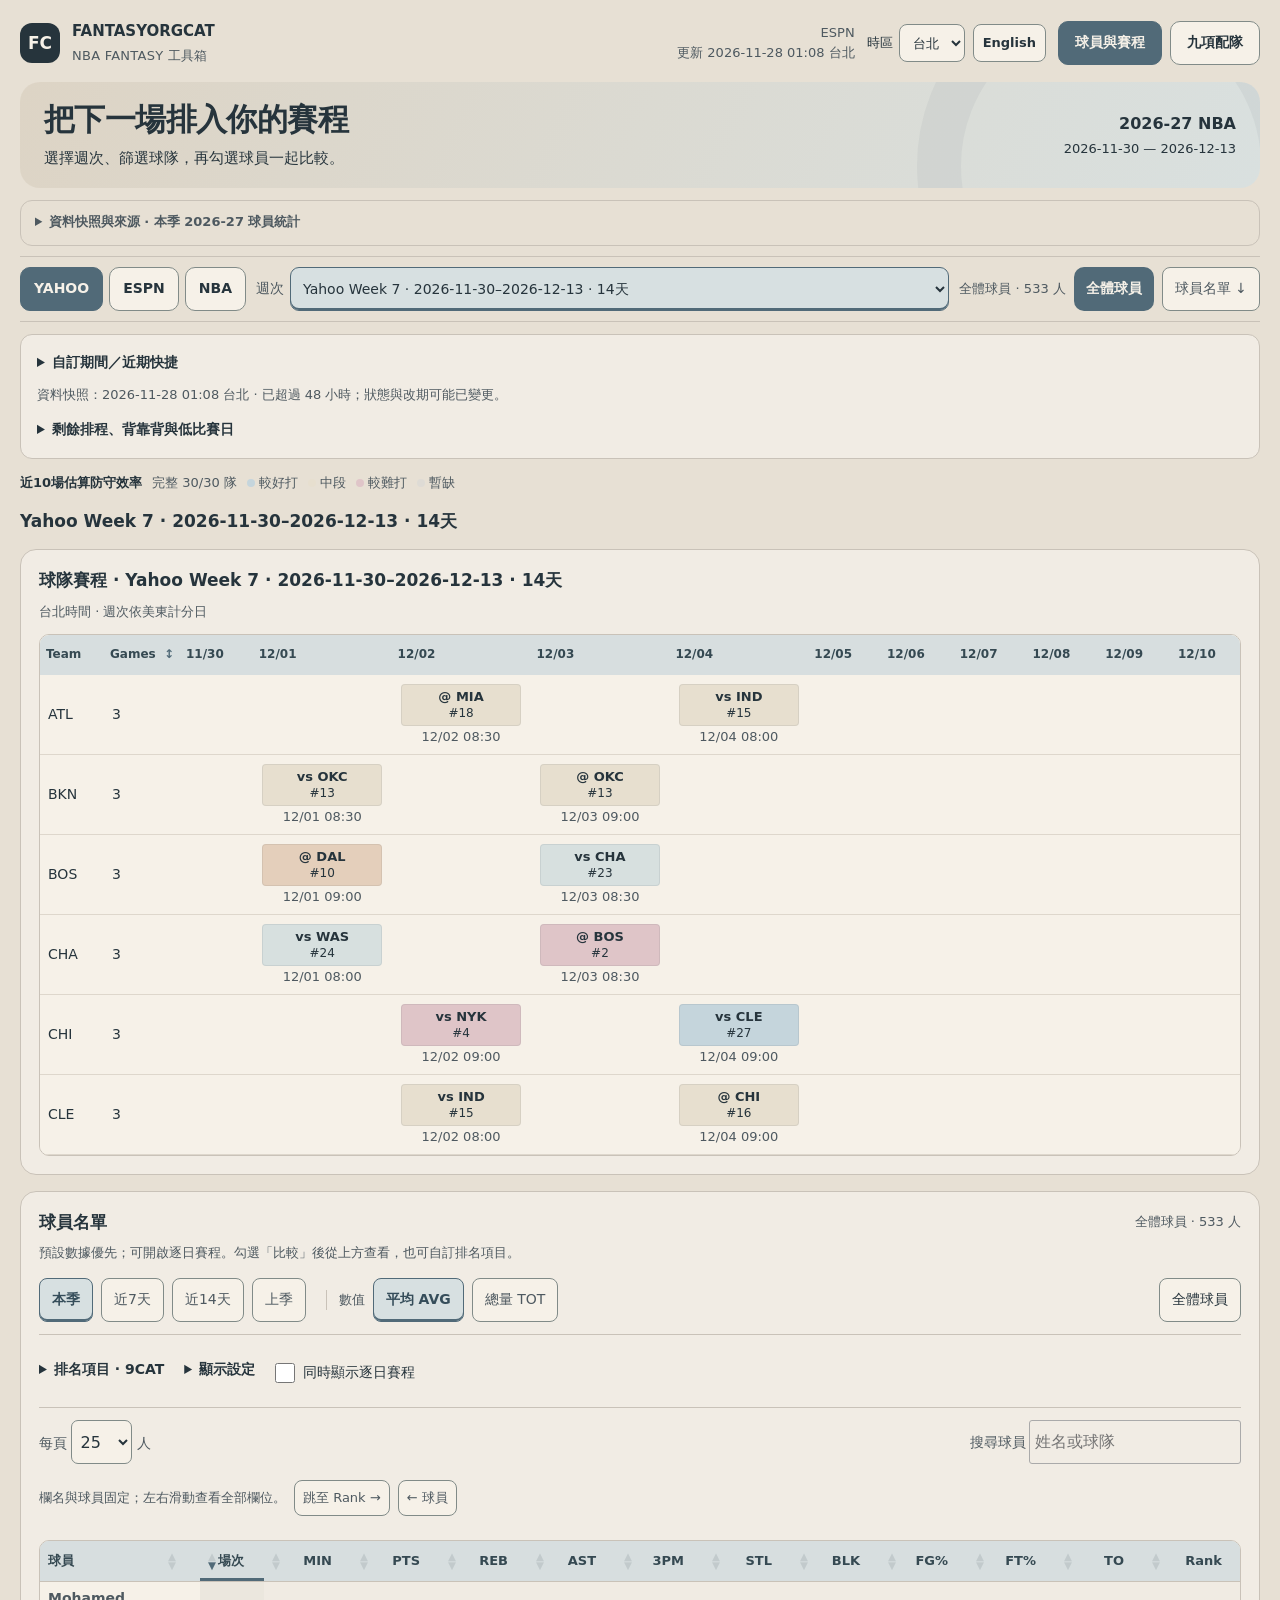
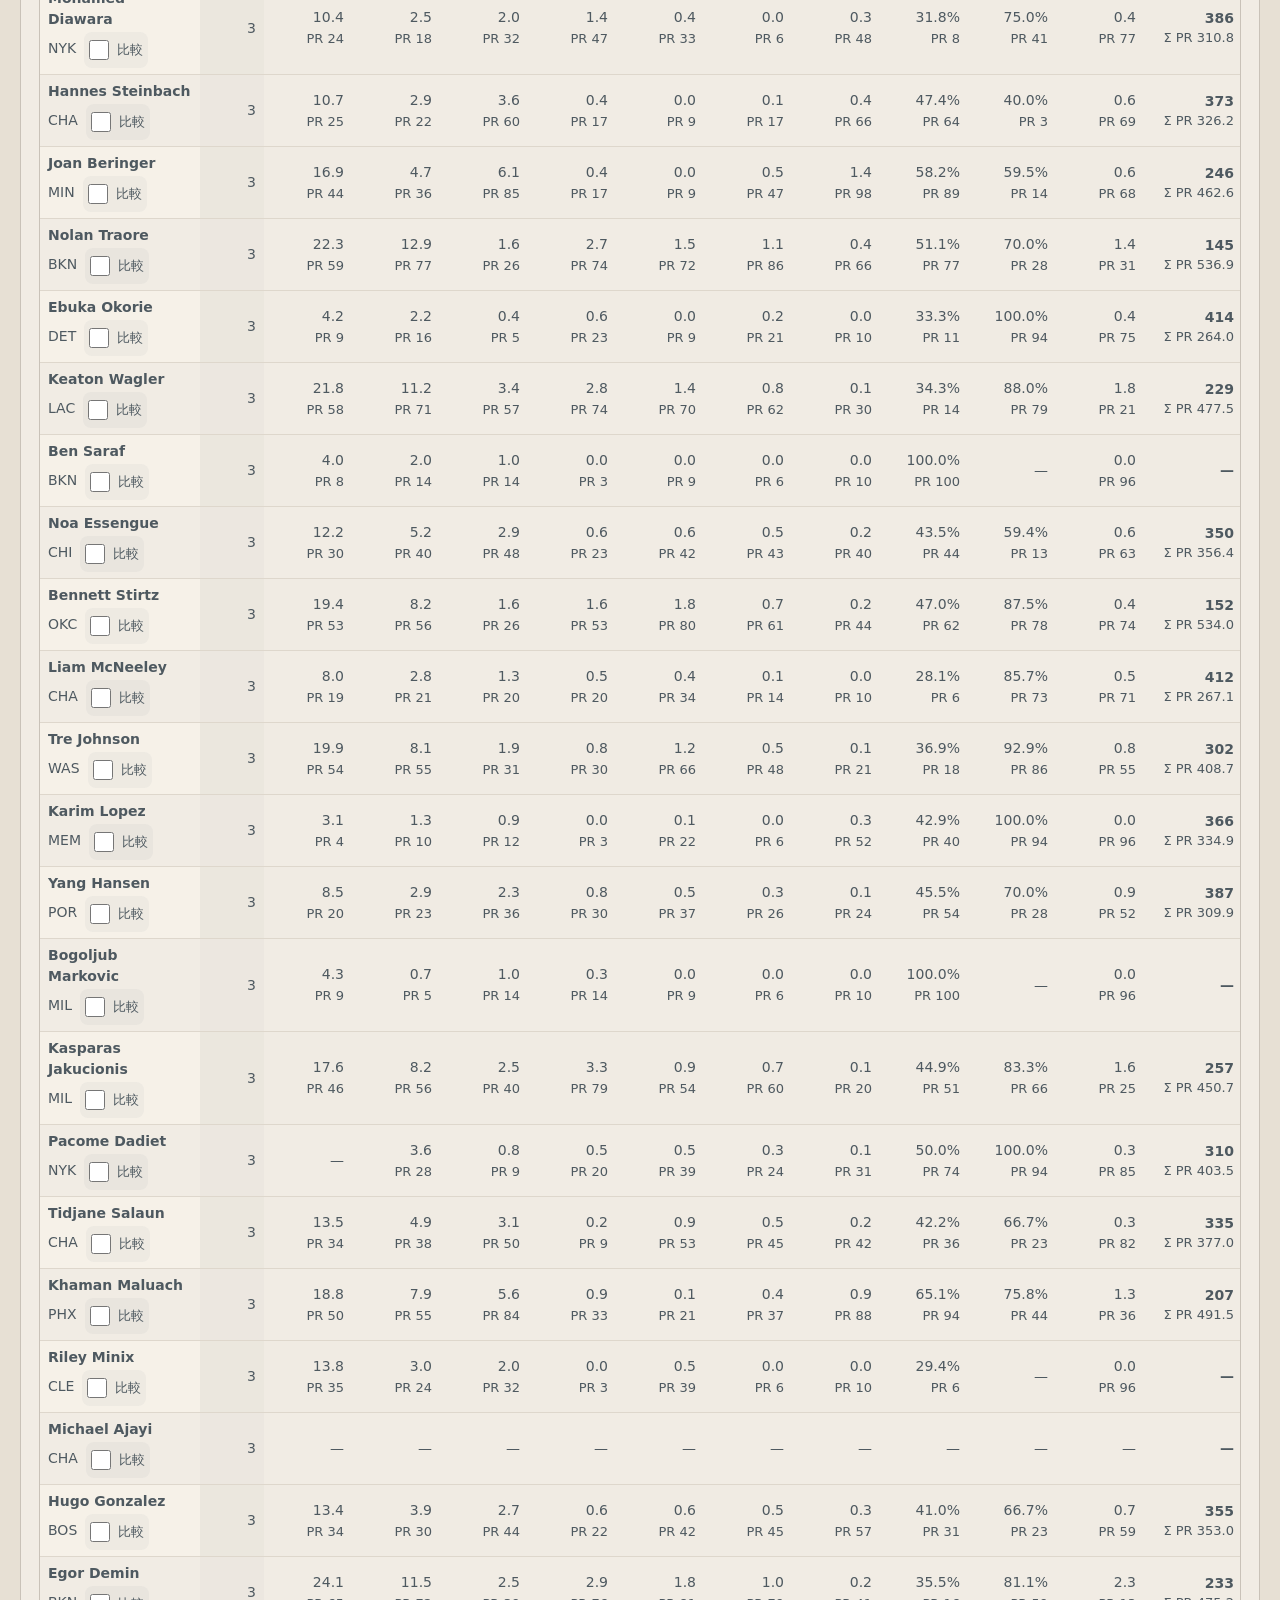
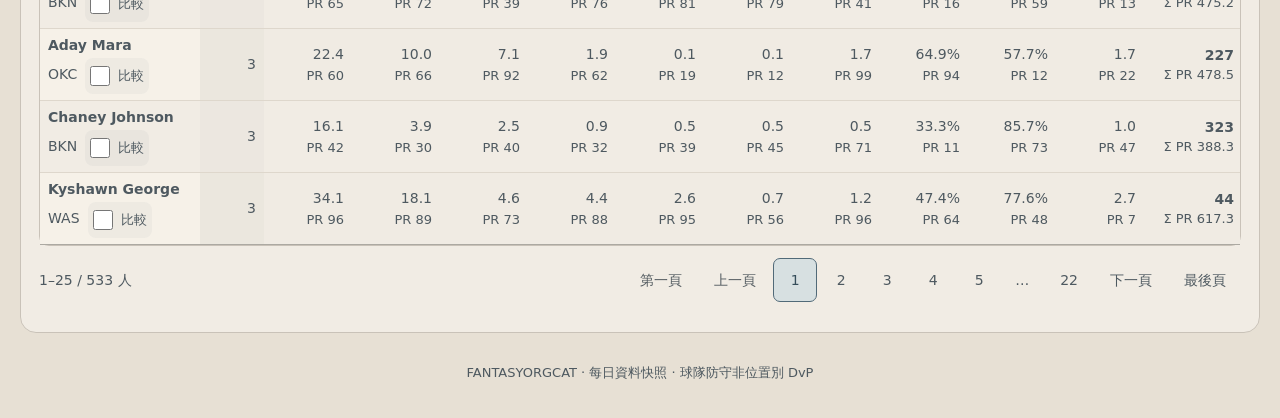
==== commit 914c73e0: "Daily Update: 2026-11-27" ====
--- a/index.html
+++ b/index.html
@@ -191,16 +191,16 @@
     </head>
     <body class="dashboard-page">
         <div class="container">
-            <header class="appbar"><div class="brand"><span class="brand-mark">FC</span><div>FANTASYORGCAT<small>NBA FANTASY 工具箱</small></div></div><div class="app-status">ESPN<br>更新 2026-11-26 17:28 UTC</div><div class="site-preferences" data-site-preferences></div><nav class="site-nav" aria-label="網站導覽"><a href="index.html" aria-current="page">球員與賽程</a><a href="roto.html">九項配隊</a></nav></header>
-            <section class="hero"><div><h1>把下一場排入你的賽程</h1><p>選擇週次、篩選球隊，再勾選球員一起比較。</p></div><div class="hero-meta"><strong>2026-27 NBA</strong><span id="hero-period-range">2026-11-26 — 2026-12-20</span></div></section>
+            <header class="appbar"><div class="brand"><span class="brand-mark">FC</span><div>FANTASYORGCAT<small>NBA FANTASY 工具箱</small></div></div><div class="app-status">ESPN<br>更新 2026-11-27 17:08 UTC</div><div class="site-preferences" data-site-preferences></div><nav class="site-nav" aria-label="網站導覽"><a href="index.html" aria-current="page">球員與賽程</a><a href="roto.html">九項配隊</a></nav></header>
+            <section class="hero"><div><h1>把下一場排入你的賽程</h1><p>選擇週次、篩選球隊，再勾選球員一起比較。</p></div><div class="hero-meta"><strong>2026-27 NBA</strong><span id="hero-period-range">2026-11-27 — 2026-12-20</span></div></section>
             <details class="data-details"><summary>資料快照與來源 · 本季 2026-27 球員統計</summary><div class="metric-grid">
                 <div class="metric-card"><span>現役球員</span><strong>530</strong><small>人</small></div>
                 <div class="metric-card"><span>四週賽程</span><strong>124</strong><small>場</small></div>
                 <div class="metric-card"><span>防守資料 · 截至 2026-11-25</span><strong>30<small>/ 30 隊</small></strong></div>
                 <div class="metric-card"><span>上季 PR 母體</span><strong>578</strong><small>人</small></div>
-            </div><p class="data-notice">選週只切換賽程，統計與PR維持報告更新時的資料。 NBA 賽程週採美東週一至週日，首場當季例行賽所在週為 Week 1；Yahoo 採經核對的當季公開預設週表；ESPN 採已核實當季的全季 Weekly 週曆，未核實球季不開放。聯盟 matchup／季後賽日期可自訂。近1週從今天起至週日。僅列來源已公布日期，尚未排定賽事不虛構；無比賽週仍保留。 報告產生時間：2026-11-26 17:28 UTC。ESPN 球員資料：當季 2026-27，上季 2025-26 例行賽來源期間至 2026-04-13。近期窗口為美東日期 2026-11-26 前完整7／14天。球隊／球員名單取自本次 ESPN roster；週次依美東計分日；賽事日期與時間依所選時區顯示，四週範圍 2026-11-26–2026-12-20。各期 PR 母體：當季 482、近7天 382、近14天 433、上季 578 位有出賽球員。 ESPN/NBA資料再散布授權仍未確認。</p><p class="defense-notice">近10場估算防守效率：固定使用 ESPN，當季不足十場接續上季例行賽。估算回合＝對手 FGA＋0.4×FTA－進攻籃板＋總失誤；每百估算回合失分越低，排名越前。完整球隊 30/30，最新比賽 2026-11-25。這是估算值；不足十場或缺少必要欄位以 n/10 標示，不列排名，也不以第十一場補替。</p></details>
+            </div><p class="data-notice">選週只切換賽程，統計與PR維持報告更新時的資料。 NBA 賽程週採美東週一至週日，首場當季例行賽所在週為 Week 1；Yahoo 採經核對的當季公開預設週表；ESPN 採已核實當季的全季 Weekly 週曆，未核實球季不開放。聯盟 matchup／季後賽日期可自訂。近1週從今天起至週日。僅列來源已公布日期，尚未排定賽事不虛構；無比賽週仍保留。 報告產生時間：2026-11-27 17:08 UTC。ESPN 球員資料：當季 2026-27，上季 2025-26 例行賽來源期間至 2026-04-13。近期窗口為美東日期 2026-11-27 前完整7／14天。球隊／球員名單取自本次 ESPN roster；週次依美東計分日；賽事日期與時間依所選時區顯示，四週範圍 2026-11-27–2026-12-20。各期 PR 母體：當季 482、近7天 374、近14天 432、上季 578 位有出賽球員。 ESPN/NBA資料再散布授權仍未確認。</p><p class="defense-notice">近10場估算防守效率：固定使用 ESPN，當季不足十場接續上季例行賽。估算回合＝對手 FGA＋0.4×FTA－進攻籃板＋總失誤；每百估算回合失分越低，排名越前。完整球隊 30/30，最新比賽 2026-11-25。這是估算值；不足十場或缺少必要欄位以 n/10 標示，不列排名，也不以第十一場補替。</p></details>
             <div class="workspace-bar"><nav class="platform-switch" aria-label="週次類型"><button type="button" class="platform-button" data-platform="YAHOO" aria-pressed="false" aria-describedby="platform-note" >YAHOO</button><button type="button" class="platform-button" data-platform="ESPN" aria-pressed="false" aria-describedby="platform-note" >ESPN</button><button type="button" class="platform-button" data-platform="NBA" aria-pressed="false" aria-describedby="platform-note" >NBA</button></nav><label class="season-picker" for="season-week">週次<select id="season-week" onchange="selectSeasonWeek(this.value)" aria-describedby="platform-note"><option value="">選擇週次</option></select></label><div class="filter-tools"><span id="active-selection" class="selection-label" role="status">全體球員</span><button id="show-all-players" class="global-reset" onclick="resetActiveTeamFilter()" aria-pressed="true" title="清除球隊與搜尋，保留統計期間及AVG/TOT">全體球員</button><button id="jump-players" type="button" class="btn-stat">球員名單 ↓</button><a id="view-comparison" href="#comparison-panel" class="btn-stat" hidden>比較 0 人</a></div></div>
-            <section class="period-tools" aria-label="賽程資訊"><details id="schedule-extras"><summary>自訂期間／近期快捷</summary><p id="platform-note" class="platform-note" role="status"></p><nav class="tab" aria-label="近期週次"><button class='tablinks' onclick="openWeek(event, 'Week1')" id='defaultOpen'>近1週 (11/26 - 11/29)</button><button class='tablinks' onclick="openWeek(event, 'Week2')" id=''>近2週 (11/30 - 12/06)</button><button class='tablinks' onclick="openWeek(event, 'Week3')" id=''>近3週 (12/07 - 12/13)</button><button class='tablinks' onclick="openWeek(event, 'Week4')" id=''>近4週 (12/14 - 12/20)</button></nav><p>美東日期，含迄日；可依自己的聯盟設定輸入 1–31 天。</p><div class="period-inputs"><label>起日（美東）<input id="period-start" type="date" value="2026-11-26"></label><label>迄日（含，美東）<input id="period-end" type="date" value="2026-11-29"></label><button id="apply-custom-period" class="btn-stat" type="button">套用自訂期間</button></div><p id="period-error" role="alert" hidden></p></details><p id="schedule-freshness" role="status"></p><details id="schedule-metrics"><summary>剩餘排程、背靠背與低比賽日</summary><p>依目前快照與瀏覽時間計算球隊排程；未套用傷病、陣容、位置或 GP 上限，不代表可用上場場次。低比賽日指美東當日全聯盟 1–5 場。</p><p id="schedule-period-context"></p><div id="schedule-insights" class="schedule-scroll"></div><div id="schedule-pending"></div></details></section>
+            <section class="period-tools" aria-label="賽程資訊"><details id="schedule-extras"><summary>自訂期間／近期快捷</summary><p id="platform-note" class="platform-note" role="status"></p><nav class="tab" aria-label="近期週次"><button class='tablinks' onclick="openWeek(event, 'Week1')" id='defaultOpen'>近1週 (11/27 - 11/29)</button><button class='tablinks' onclick="openWeek(event, 'Week2')" id=''>近2週 (11/30 - 12/06)</button><button class='tablinks' onclick="openWeek(event, 'Week3')" id=''>近3週 (12/07 - 12/13)</button><button class='tablinks' onclick="openWeek(event, 'Week4')" id=''>近4週 (12/14 - 12/20)</button></nav><p>美東日期，含迄日；可依自己的聯盟設定輸入 1–31 天。</p><div class="period-inputs"><label>起日（美東）<input id="period-start" type="date" value="2026-11-27"></label><label>迄日（含，美東）<input id="period-end" type="date" value="2026-11-29"></label><button id="apply-custom-period" class="btn-stat" type="button">套用自訂期間</button></div><p id="period-error" role="alert" hidden></p></details><p id="schedule-freshness" role="status"></p><details id="schedule-metrics"><summary>剩餘排程、背靠背與低比賽日</summary><p>依目前快照與瀏覽時間計算球隊排程；未套用傷病、陣容、位置或 GP 上限，不代表可用上場場次。低比賽日指美東當日全聯盟 1–5 場。</p><p id="schedule-period-context"></p><div id="schedule-insights" class="schedule-scroll"></div><div id="schedule-pending"></div></details></section>
             <div class="legend"><b>近10場估算防守效率</b><span>完整 30/30 隊</span><span><i class="dot" style="background:#c5d5dc"></i>較好打</span><span><i class="dot" style="background:#e7dfcf"></i>中段</span><span><i class="dot" style="background:#dfc5c8"></i>較難打</span><span><i class="dot" style="background:#dedbd5"></i>暫缺</span></div>
             <section id="comparison-panel" class="player-section" hidden><div class="player-heading"><h3>球員比較</h3><button id="clear-comparison" type="button" class="btn-stat">清空比較</button><a id="open-roto" href="roto.html" target="_blank" rel="noopener" class="btn-stat roto-link">用勾選配隊 ↗</a></div><div class="controls"><label>統計期間 <select id="comparison-period"><option value="season">本季</option><option value="l7">近7天</option><option value="l14">近14天</option><option value="ls">上季</option></select></label><label>顯示 <select id="comparison-mode"><option value="avg">平均 AVG</option><option value="tot">總量 TOT</option></select></label></div><p id="comparison-meta"></p><div class="comparison-scroll"><table id="comparison-table"><thead id="comparison-head"></thead><tbody id="comparison-body"></tbody></table></div></section>
             <div id='Week1' class='tabcontent'><hr>
@@ -222,7 +222,7 @@
                         <th>Player</th>
                         <th>Team</th> <!-- Hidden column for filtering -->
                         <th>Games</th>
-                        <th data-schedule-day="0">Thu (11/26)</th><th data-schedule-day="1">Fri (11/27)</th><th data-schedule-day="2">Sat (11/28)</th><th data-schedule-day="3">Sun (11/29)</th>
+                        <th data-schedule-day="0">Fri (11/27)</th><th data-schedule-day="1">Sat (11/28)</th><th data-schedule-day="2">Sun (11/29)</th>
                         <!-- Season Stats Headers (AVG / TOT) -->
                         <th class="stat-season stat-avg" title="">MIN</th><th class="stat-season stat-avg" title="">PTS</th><th class="stat-season stat-avg" title="">REB</th><th class="stat-season stat-avg" title="">AST</th><th class="stat-season stat-avg" title="">3PM</th><th class="stat-season stat-avg" title="">STL</th><th class="stat-season stat-avg" title="">BLK</th><th class="stat-season stat-avg" title="">FG%</th><th class="stat-season stat-avg" title="">FT%</th><th class="stat-season stat-avg" title="失誤越少PR越高">TO</th><th class="stat-season stat-avg rank-season-avg" title="">Rank</th>
                         <th class="stat-season stat-tot" style="display:none" title="">MIN</th><th class="stat-season stat-tot" style="display:none" title="">PTS</th><th class="stat-season stat-tot" style="display:none" title="">REB</th><th class="stat-season stat-tot" style="display:none" title="">AST</th><th class="stat-season stat-tot" style="display:none" title="">3PM</th><th class="stat-season stat-tot" style="display:none" title="">STL</th><th class="stat-season stat-tot" style="display:none" title="">BLK</th><th class="stat-season stat-tot" style="display:none" title="">FG%</th><th class="stat-season stat-tot" style="display:none" title="">FT%</th><th class="stat-season stat-tot" style="display:none" title="失誤越少PR越高">TO</th><th class="stat-season stat-tot rank-season-tot" style="display:none" title="">Rank</th>
